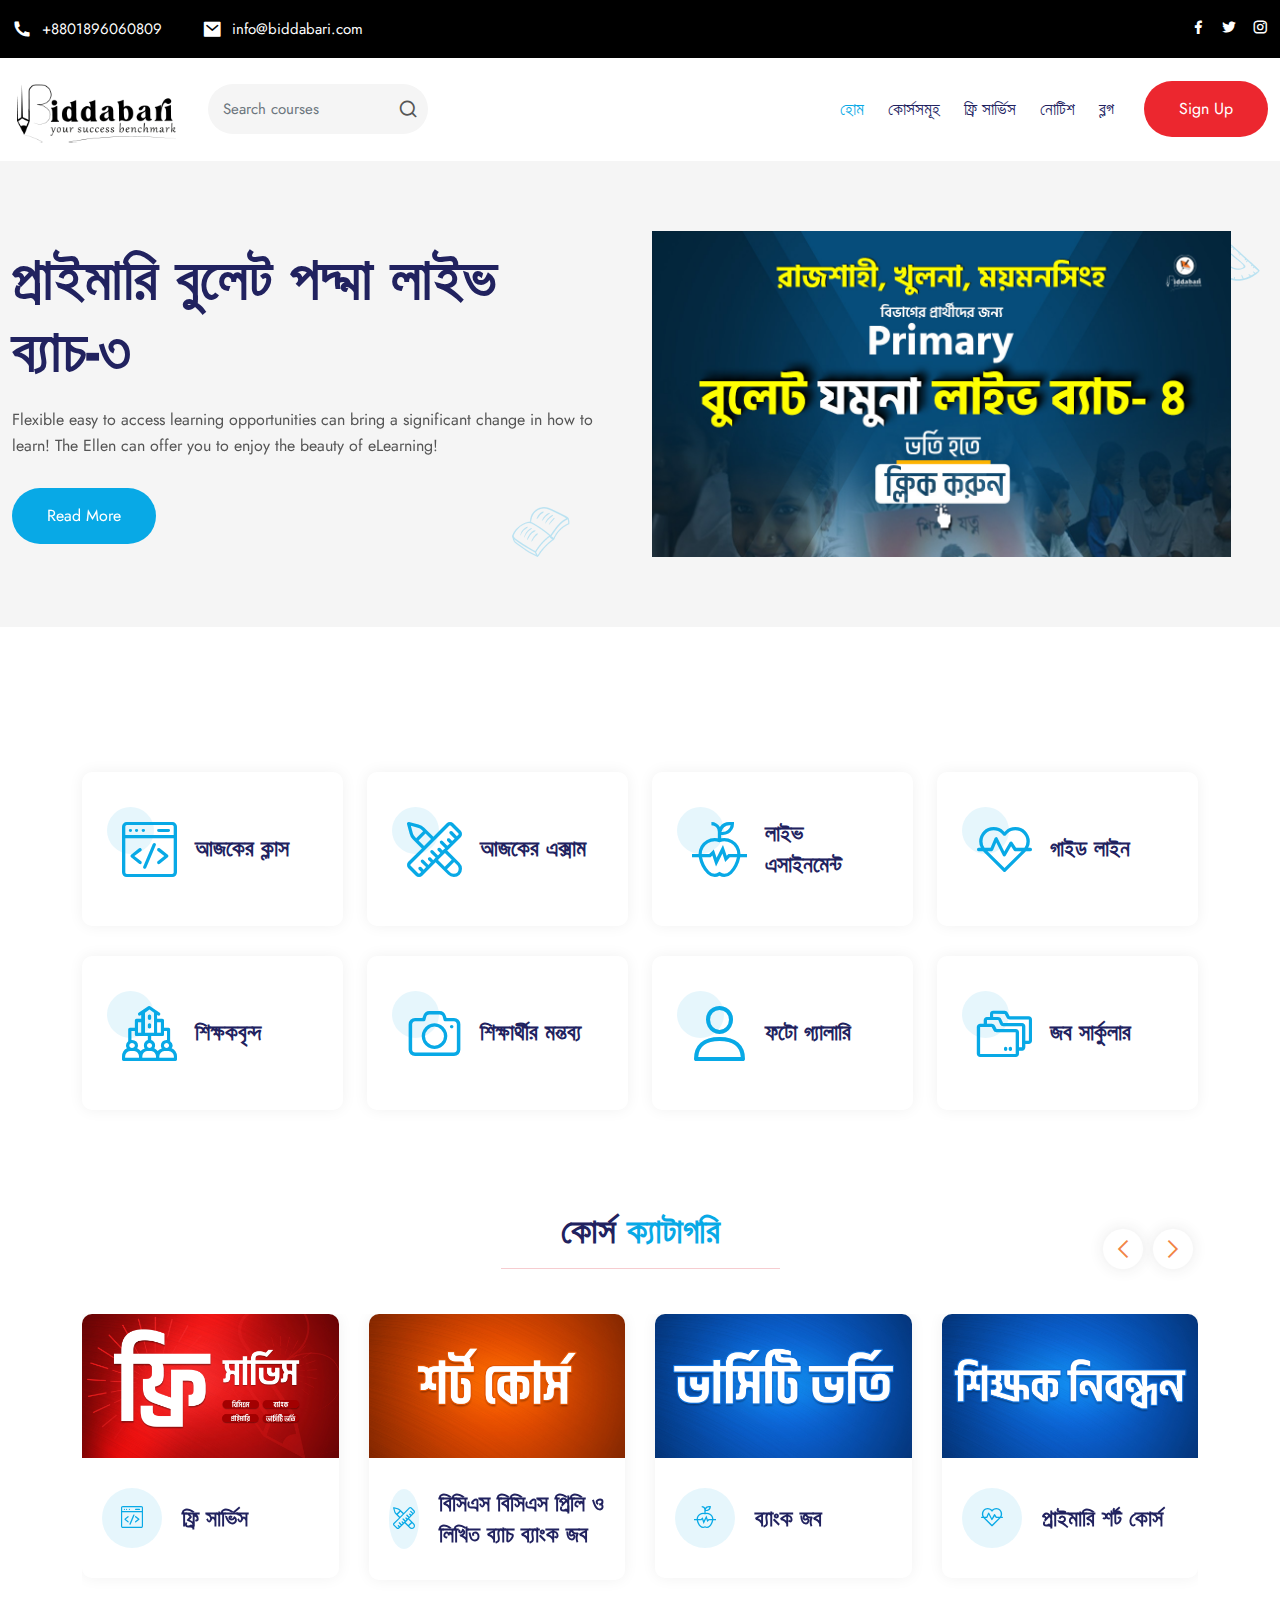
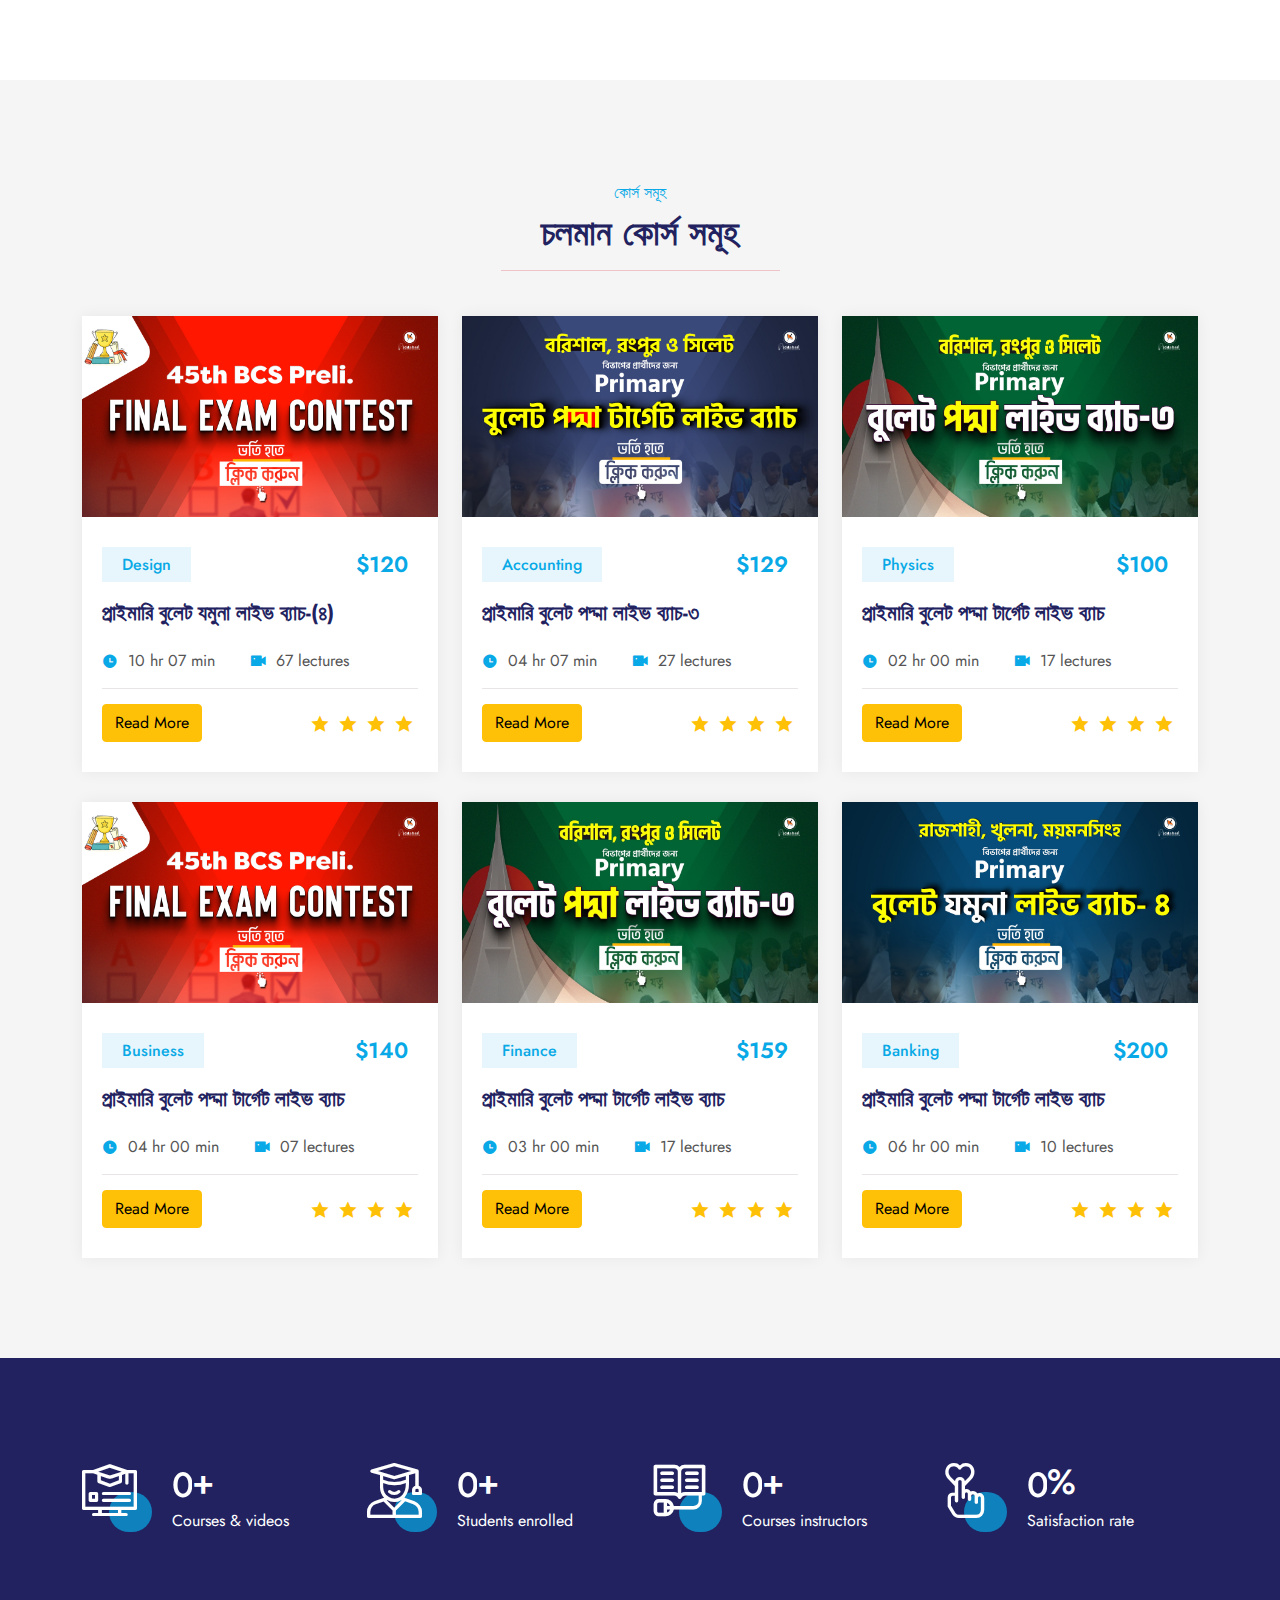
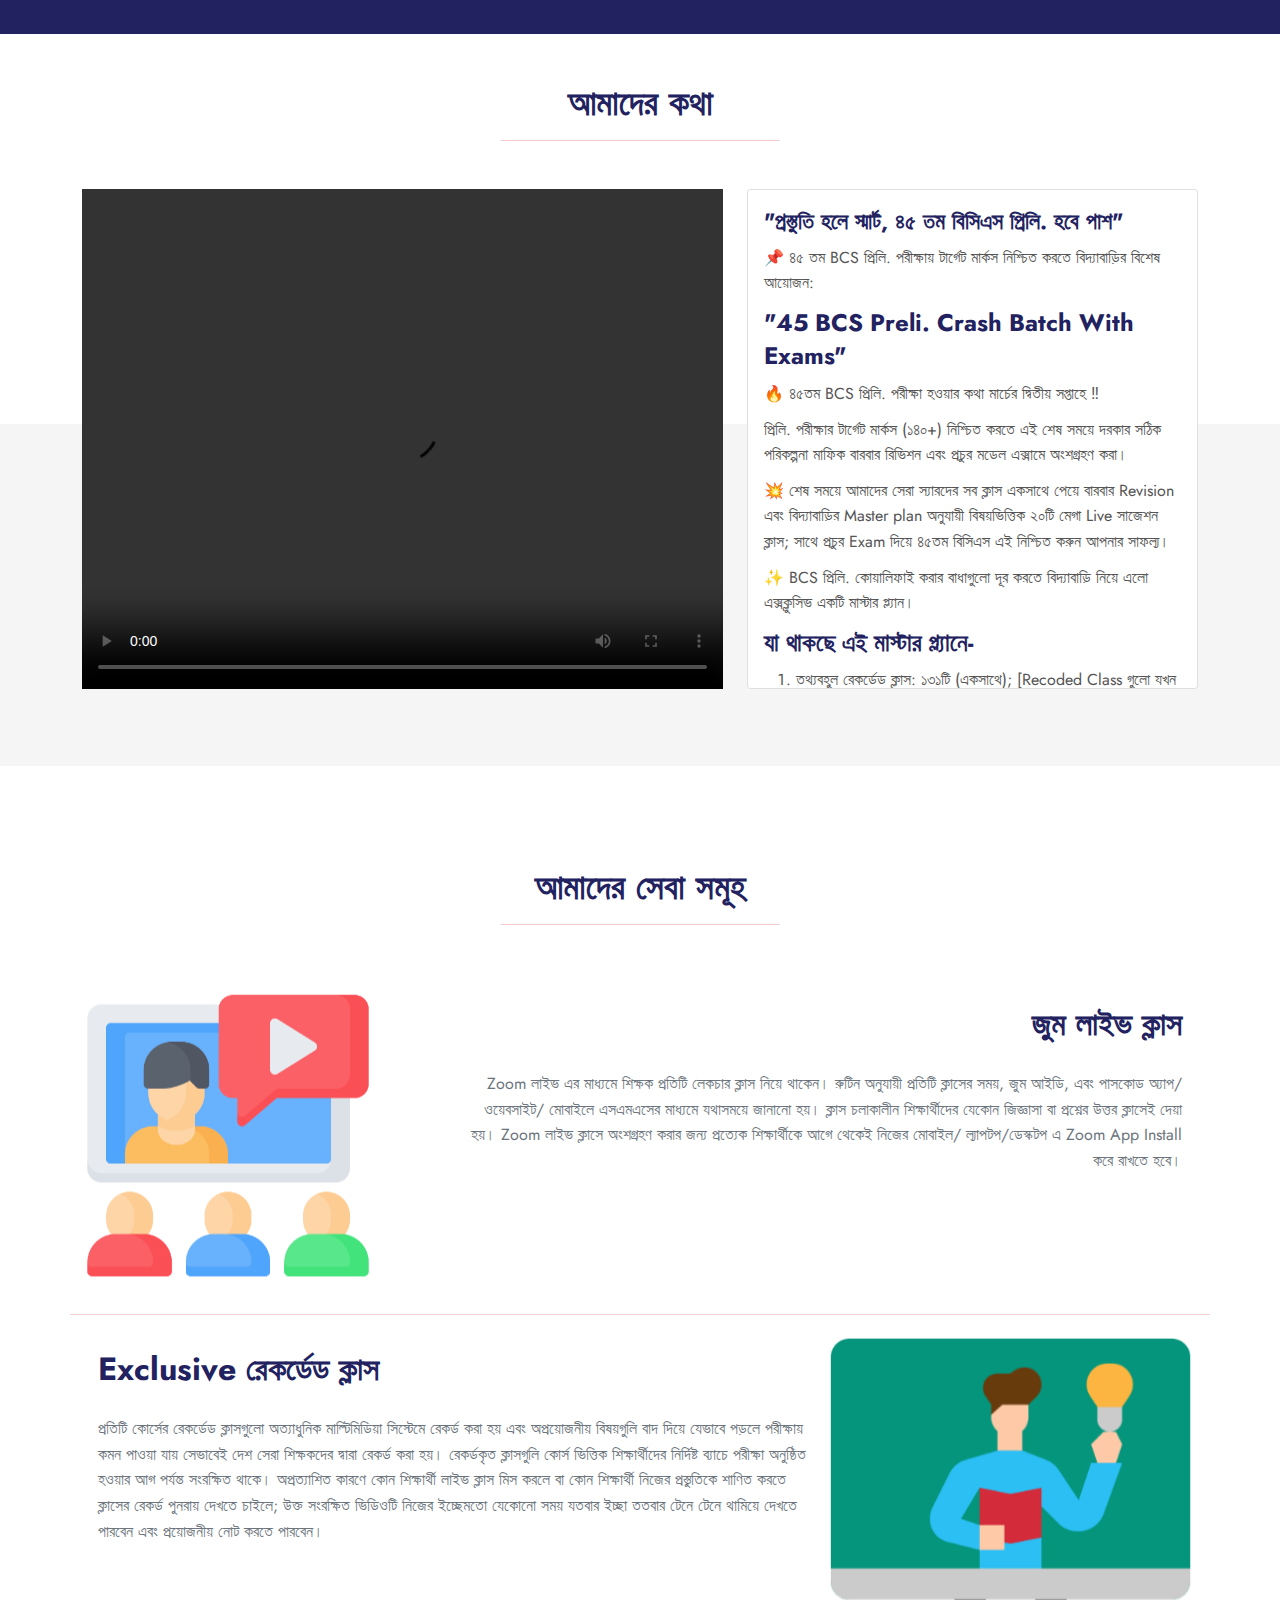
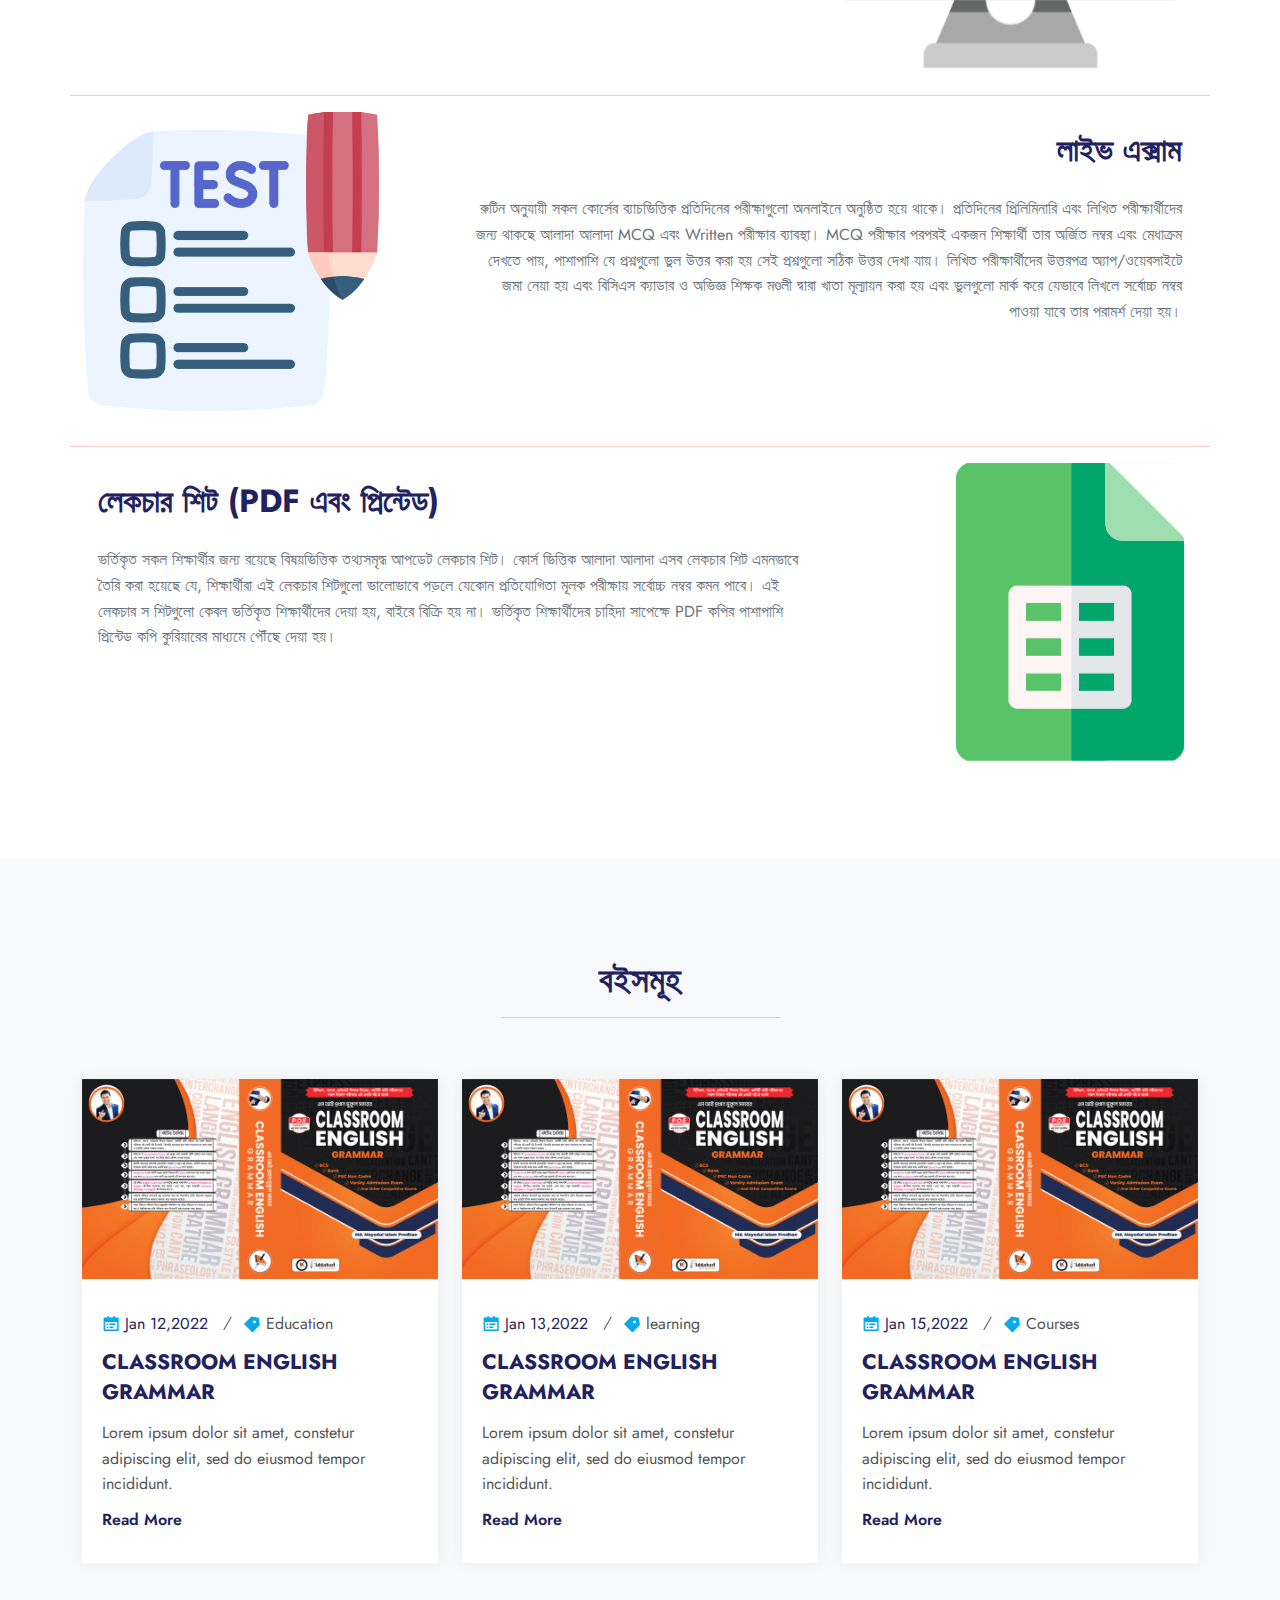
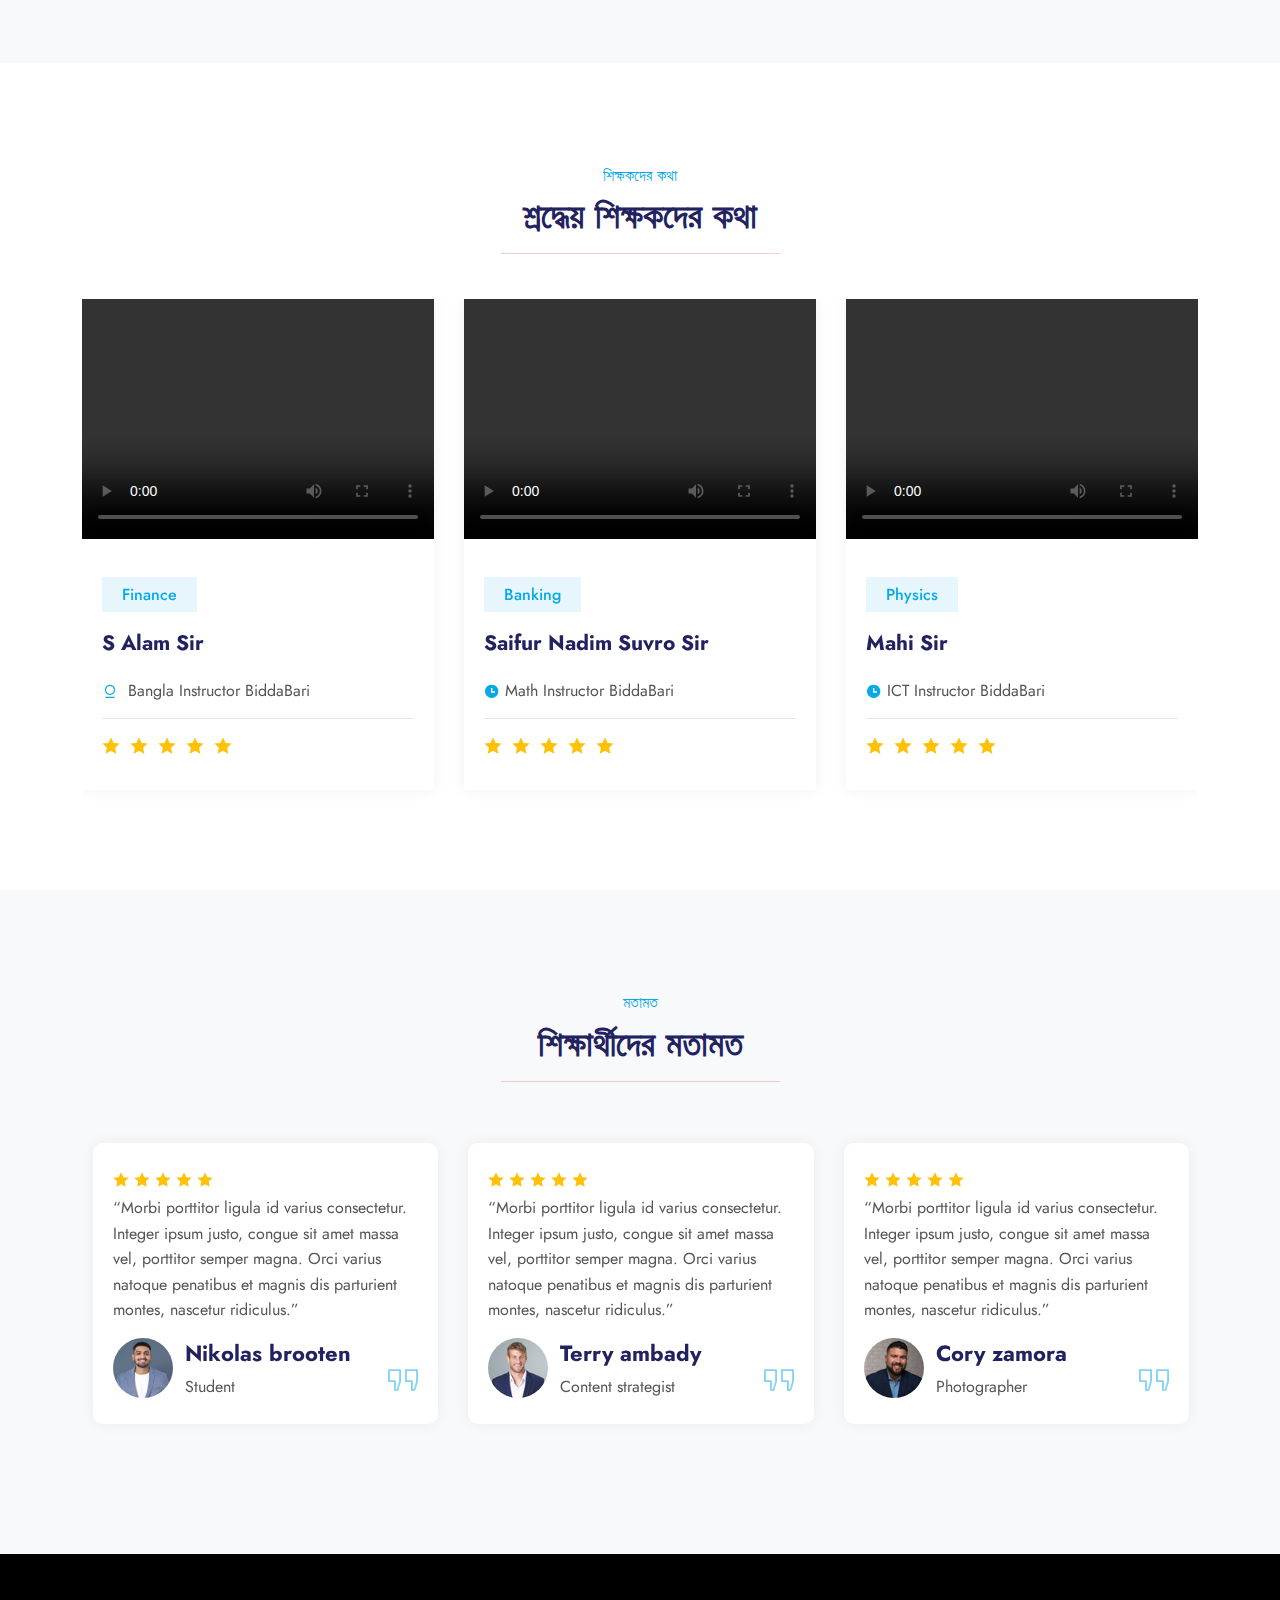
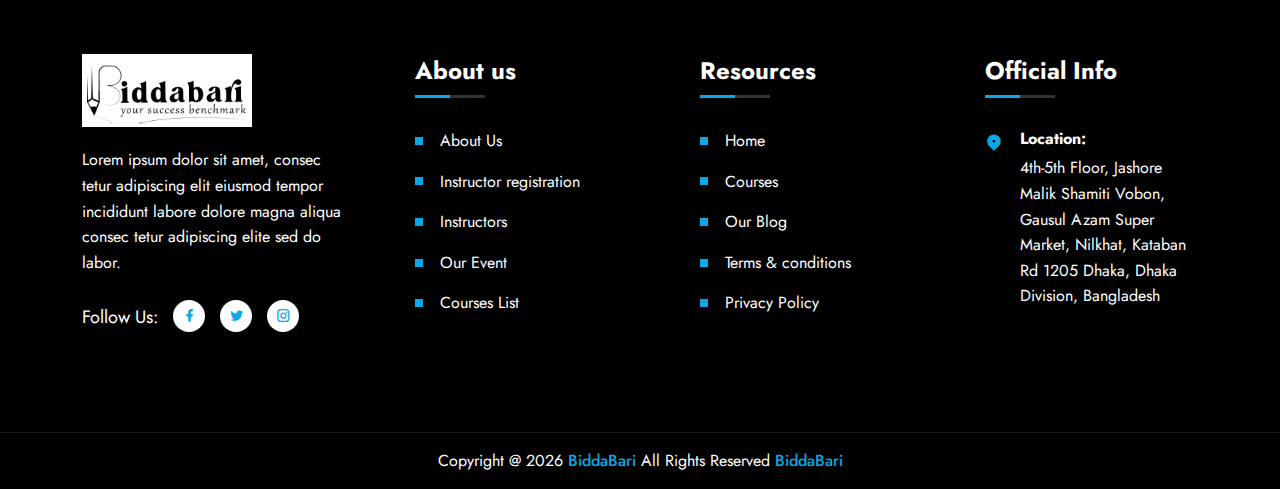
==== index.html @ 3c1e9505 "slider icon color change" ====
<!doctype html>
<html lang="zxx">

<head>

 <meta charset="UTF-8">
 <meta http-equiv="X-UA-Compatible" content="IE=edge">
 <meta name="viewport" content="width=device-width, initial-scale=1.0">

 <link rel="stylesheet" href="assets/css/plugins.css">

 <link rel="stylesheet" href="assets/css/iconplugins.css">

 <link rel="stylesheet" href="assets/css/style.css">

 <link rel="stylesheet" href="assets/css/responsive.css">

 <link rel="stylesheet" href="assets/css/theme-dark.css">

 <title>BiddaBari - The First Job Study Online Platform in Bangladesh</title>

 <link rel="icon" type="image/png" href="assets/images/favicon.png">
</head>
<body>

<div id="preloader">
 <div id="preloader-area">
  <div class="spinner"></div>
  <div class="spinner"></div>
  <div class="spinner"></div>
  <div class="spinner"></div>
  <div class="spinner"></div>
  <div class="spinner"></div>
  <div class="spinner"></div>
  <div class="spinner"></div>
 </div>
 <div class="preloader-section preloader-left"></div>
 <div class="preloader-section preloader-right"></div>
</div>


<header class="top-header">
 <div class="container-fluid">
  <div class="row align-items-center">
   <div class="col-lg-9 col-md-8">
    <div class="header-left">
     <ul>
      <li>
       <i class="ri-phone-fill"></i>
       <a href="">+8801896060809</a>
      </li>
      <li>
       <i class="ri-mail-fill"></i>
       <a href=""><span class="__cf_email__">info@biddabari.com</span></a>
      </li>
     </ul>
    </div>
   </div>
   <div class="col-lg-3 col-md-4">
    <div class="header-right">
     <ul class="social-list">
      <li>
       <a href="https://www.facebook.com/" target="_blank">
        <i class="ri-facebook-fill"></i>
       </a>
      </li>
      <li>
       <a href="https://twitter.com/" target="_blank">
        <i class="ri-twitter-fill"></i>
       </a>
      </li>
      <li>
       <a href="https://www.pinterest.com/" target="_blank">
        <i class="ri-instagram-line"></i>
       </a>
      </li>
     </ul>
    </div>
   </div>
  </div>
 </div>
</header>


<div class="navbar-area">
 <div class="mobile-responsive-nav">
  <div class="container">
   <div class="mobile-responsive-menu">
    <div class="logo">
     <a href="index.html">
      <img src="assets/images/logos/logo-small.png" class="logo-one" alt="logo">
      <img src="assets/images/logos/logo-small-white.png" class="logo-two" alt="logo">
     </a>
    </div>
   </div>
  </div>
 </div>

 <div class="desktop-nav nav-area">
  <div class="container-fluid">
   <nav class="navbar navbar-expand-md navbar-light ">
    <a class="navbar-brand" href="index.html">
     <img src="assets/images/logos/logo.png" class="logo-one" alt="Logo">
     <img src="assets/images/logos/logo-2.png" class="logo-two" alt="Logo">
    </a>
    <div class="nav-widget-form">
     <form class="search-form search-form-bg">
      <input type="search" class="form-control" placeholder="Search courses">
      <button type="submit">
       <i class="ri-search-line"></i>
      </button>
     </form>
    </div>

    <div class="collapse navbar-collapse mean-menu" id="navbarSupportedContent">
     <ul class="navbar-nav">
      <li class="nav-item"><a href="#" class="nav-link active"> হোম</a> </li>
      <li class="nav-item"><a href="#" class="nav-link"> কোর্সসমূহ</a> </li>
      <li class="nav-item"><a href="#" class="nav-link">ফ্রি সার্ভিস</a></li>
      <li class="nav-item"><a href="#" class="nav-link">নোটিশ </a></li>
      <li class="nav-item"><a href="" class="nav-link">ব্লগ</a></li>
     </ul>
     <div class="others-options d-flex align-items-center">
      <div class="optional-item">
       <a href="signup.htm" class="default-btn two border-radius-50">Sign Up</a>
      </div>
     </div>
    </div>
   </nav>
  </div>
 </div>
 <div class="side-nav-responsive">
  <div class="container">
   <div class="dot-menu">
    <div class="circle-inner">
     <div class="circle circle-one"></div>
     <div class="circle circle-two"></div>
     <div class="circle circle-three"></div>
    </div>
   </div>
   <div class="container">
    <div class="side-nav-inner">
     <div class="side-nav justify-content-center align-items-center">
      <div class="side-item">
       <form class="search-form">
        <input type="search" class="form-control" placeholder="Search courses">
        <button type="submit">
         <i class="ri-search-line"></i>
        </button>
       </form>
      </div>
      <div class="side-item">
       <a href="signup.html" class="default-btn two">Sign Up</a>
      </div>
     </div>
    </div>
   </div>
  </div>
 </div>
</div>


<div class="hero-slider-area">
 <div class="hero-slider owl-carousel owl-theme">
  <div class="hero-item">
   <div class="container-fluid">
    <div class="row align-items-center">
     <div class="col-lg-6">
      <div class="hero-content">
       <h1>প্রাইমারি বুলেট পদ্মা লাইভ ব্যাচ-৩</h1>
       <p>
        Flexible easy to access learning opportunities can bring a significant change in how
        to learn! The Ellen can offer you to enjoy the beauty of eLearning!
       </p>
       <div class="banner-btn">
        <a href="" class="default-btn border-radius-50">Read More</a>
<!--        <a href="https://www.youtube.com/watch?v=Zd00oIDAt60" class="play-btn">-->
<!--         <i class='flaticon-play-button-arrowhead'></i>-->
<!--         <span class="title-text">Watch video</span>-->
<!--        </a>-->
       </div>
      </div>
     </div>
     <div class="col-lg-6">
      <div class="hero-img">
       <img src="assets/images/home-three/hero-img1.jpg" class="hero" alt="Hero" />
      </div>
     </div>
    </div>
   </div>
  </div>
  <div class="hero-item">
   <div class="container-fluid">
    <div class="row align-items-center">
     <div class="col-lg-6">
      <div class="hero-content">
       <h1>প্রাইমারি বুলেট পদ্মা টার্গেট লাইভ ব্যাচ</h1>
       <p>
        Flexible easy to access learning opportunities can bring a significant change in how
        to learn! The Ellen can offer you to enjoy the beauty of eLearning!
       </p>
       <div class="banner-btn">
        <a href="" class="default-btn border-radius-50">Read More</a>
<!--        <a href="https://www.youtube.com/watch?v=Zd00oIDAt60" class="play-btn">-->
<!--         <i class='flaticon-play-button-arrowhead'></i>-->
<!--         <span class="title-text">Watch video</span>-->
<!--        </a>-->
       </div>
      </div>
     </div>
     <div class="col-lg-6">
      <div class="hero-img">
       <img src="assets/images/home-three/hero-img2.jpg" class="hero" alt="Hero" />
      </div>
     </div>
    </div>
   </div>
  </div>
  <div class="hero-item">
   <div class="container-fluid">
    <div class="row align-items-center">
     <div class="col-lg-6">
      <div class="hero-content">
       <h1> প্রাইমারি বুলেট যমুনা লাইভ ব্যাচ-(৪) </h1>
       <p>
        Flexible easy to access learning opportunities can bring a significant change in how
        to learn! The Ellen can offer you to enjoy the beauty of eLearning!
       </p>
       <div class="banner-btn">
        <a href="" class="default-btn border-radius-50">Reade More</a>
<!--        <a href="https://www.youtube.com/watch?v=Zd00oIDAt60" class="play-btn">-->
<!--         <i class='flaticon-play-button-arrowhead'></i>-->
<!--         <span class="title-text">Watch video</span>-->
<!--        </a>-->
       </div>
      </div>
     </div>
     <div class="col-lg-6">
      <div class="hero-img">
       <img src="assets/images/home-three/hero-img2.jpg" class="hero" alt="Hero" />
      </div>
     </div>
    </div>
   </div>
  </div>
 </div>
 <div class="hero-shape">
  <div class="shape1">
   <img src="assets/images/home-three/shape.png" alt="Shape" />
  </div>
  <div class="shape2">
   <img src="assets/images/home-three/shape2.png" alt="Shape" />
  </div>
 </div>
</div>


<div class="featured-area pt-100 pb-70">
 <div class="container">
  <div class="row align-items-center mb-45"></div>
  <div class="row">
   <div class="col-lg-3 col-6">
    <div class="featured-item-two">
     <a href="courses.html">
      <i class="flaticon-web-development"></i>
      <h3>আজকের ক্লাস</h3>
     </a>
    </div>
   </div>
   <div class="col-lg-3 col-6">
    <div class="featured-item-two">
     <a href="courses.html">
      <i class="flaticon-design"></i>
      <h3>আজকের এক্সাম</h3>
     </a>
    </div>
   </div>
   <div class="col-lg-3 col-6">
    <div class="featured-item-two">
     <a href="courses.html">
      <i class="flaticon-wellness"></i>
      <h3>লাইভ এসাইনমেন্ট</h3>
     </a>
    </div>
   </div>
   <div class="col-lg-3 col-6">
    <div class="featured-item-two">
     <a href="courses.html">
      <i class="flaticon-heart-beat"></i>
      <h3>গাইড লাইন</h3>
     </a>
    </div>
   </div>
   <div class="col-lg-3 col-6">
    <div class="featured-item-two">
     <a href="courses.html">
      <i class="flaticon-corporate"></i>
      <h3>শিক্ষকবৃন্দ</h3>
     </a>
    </div>
   </div>
   <div class="col-lg-3 col-6">
    <div class="featured-item-two">
     <a href="courses.html">
      <i class="flaticon-camera"></i>
      <h3>শিক্ষার্থীর মন্তব্য</h3>
     </a>
    </div>
   </div>
   <div class="col-lg-3 col-6">
    <div class="featured-item-two">
     <a href="courses.html">
      <i class="flaticon-user"></i>
      <h3>ফটো গ্যালারি</h3>
     </a>
    </div>
   </div>
   <div class="col-lg-3 col-6">
    <div class="featured-item-two">
     <a href="courses.html">
      <i class="flaticon-folder"></i>
      <h3>জব সার্কুলার</h3>
     </a>
    </div>
   </div>
  </div>
 </div>
</div>


<div class="categories-area pb-70">
 <div class="container">
  <div class="section-title mb-45 text-center">
   <h2>কোর্স  <b>ক্যাটাগরি</b></h2>
   <hr class="w-25 mx-auto bg-danger"/>
  </div>
  <div class="categories-slider owl-carousel owl-theme">
   <div class="categories-item">
    <a href="courses-details.html">
     <img src="assets/images/categories/categories-img1.jpg" alt="Categories">
    </a>
    <div class="content">
     <a href="courses-details.html">
      <i class="flaticon-web-development"></i>
      <h3>ফ্রি সার্ভিস</h3>
     </a>
    </div>
   </div>
   <div class="categories-item">
    <a href="courses-details.html">
     <img src="assets/images/categories/categories-img2.jpg" alt="Categories">
    </a>
    <div class="content">
     <a href="courses.html">
      <i class="flaticon-design"></i>
      <h3>বিসিএস
       বিসিএস প্রিলি ও লিখিত ব্যাচ
       ব্যাংক জব
      </h3>
     </a>
    </div>
   </div>
   <div class="categories-item">
    <a href="courses-details.html">
     <img src="assets/images/categories/categories-img3.jpg" alt="Categories">
    </a>
    <div class="content">
     <a href="courses.html">
      <i class="flaticon-wellness"></i>
      <h3>ব্যাংক জব</h3>
     </a>
    </div>
   </div>
   <div class="categories-item">
    <a href="courses-details.html">
     <img src="assets/images/categories/categories-img4.jpg" alt="Categories">
    </a>
    <div class="content">
     <a href="courses.html">
      <i class="flaticon-heart-beat"></i>
      <h3>প্রাইমারি
       শর্ট কোর্স
      </h3>
     </a>
    </div>
   </div>
   <div class="categories-item">
    <a href="courses-details.html">
     <img src="assets/images/categories/categories-img5.jpg" alt="Categories">
    </a>
    <div class="content">
     <a href="courses.html">
      <i class="flaticon-camera"></i>
      <h3>Exam Section
      </h3>
     </a>
    </div>
   </div>
  </div>
 </div>
</div>


<div class="courses-area-two section-bg pt-100 pb-70">
 <div class="container">
  <div class="section-title text-center mb-45">
   <span>কোর্স সমূহ</span>
   <h2>চলমান কোর্স সমূহ</h2>
   <hr class="w-25 mx-auto bg-danger"/>
  </div>
  <div class="row">
   <div class="col-lg-4 col-md-6">
    <div class="courses-item">
     <a href="courses-details.html">
      <img src="assets/images/courses/dMaZ13RIiljNXFuctxgHjb2V0M4gD81F.jpg" alt="Courses" />
     </a>
     <div class="content">
      <a href="courses.html" class="tag-btn">Design</a>
      <div class="price-text">$120</div>
      <h3><a href="courses-details.html">প্রাইমারি বুলেট যমুনা লাইভ ব্যাচ-(৪)</a></h3>
      <ul class="course-list">
       <li><i class="ri-time-fill"></i> 10 hr 07 min</li>
       <li><i class="ri-vidicon-fill"></i> 67 lectures</li>
      </ul>
      <div class="bottom-content">
       <a href="" class="btn btn-warning">Read More</a>
       <div class="rating mt-2">
        <i class="ri-star-fill"></i>
        <i class="ri-star-fill"></i>
        <i class="ri-star-fill"></i>
        <i class="ri-star-fill"></i>
       </div>
      </div>
     </div>
    </div>
   </div>
   <div class="col-lg-4 col-md-6">
    <div class="courses-item">
     <a href="courses-details.html">
      <img src="assets/images/courses/wVAD2nPNz8VlhQai62RKs37wZn7c8byY.jpg" alt="Courses" />
     </a>
     <div class="content">
      <a href="courses.html" class="tag-btn">Accounting</a>
      <div class="price-text">$129</div>
      <h3><a href="courses-details.html">প্রাইমারি বুলেট পদ্মা লাইভ ব্যাচ-৩</a></h3>
      <ul class="course-list">
       <li><i class="ri-time-fill"></i> 04 hr 07 min</li>
       <li><i class="ri-vidicon-fill"></i> 27 lectures</li>
      </ul>
      <div class="bottom-content">
       <a href="" class="btn btn-warning">Read More</a>
       <div class="rating mt-2">
        <i class="ri-star-fill"></i>
        <i class="ri-star-fill"></i>
        <i class="ri-star-fill"></i>
        <i class="ri-star-fill"></i>
       </div>
      </div>
     </div>
    </div>
   </div>
   <div class="col-lg-4 col-md-6">
    <div class="courses-item">
     <a href="courses-details.html">
      <img src="assets/images/courses/p0mLoI9jrRPoufoDdcnRR7eVcKWMmteY.jpeg" alt="Courses" />
     </a>
     <div class="content">
      <a href="courses.html" class="tag-btn">Physics</a>
      <div class="price-text">$100</div>
      <h3><a href="courses-details.html">প্রাইমারি বুলেট পদ্মা টার্গেট লাইভ ব্যাচ</a></h3>
      <ul class="course-list">
       <li><i class="ri-time-fill"></i> 02 hr 00 min</li>
       <li><i class="ri-vidicon-fill"></i> 17 lectures</li>
      </ul>
      <div class="bottom-content">
       <a href="" class="btn btn-warning">Read More</a>
       <div class="rating mt-2">
        <i class="ri-star-fill"></i>
        <i class="ri-star-fill"></i>
        <i class="ri-star-fill"></i>
        <i class="ri-star-fill"></i>
       </div>
      </div>
     </div>
    </div>
   </div>
   <div class="col-lg-4 col-md-6">
    <div class="courses-item">
     <a href="courses-details.html">
      <img src="assets/images/courses/dMaZ13RIiljNXFuctxgHjb2V0M4gD81F.jpg" alt="Courses" />
     </a>
     <div class="content">
      <a href="courses.html" class="tag-btn">Business</a>
      <div class="price-text">$140</div>
      <h3><a href="courses-details.html">প্রাইমারি বুলেট পদ্মা টার্গেট লাইভ ব্যাচ</a></h3>
      <ul class="course-list">
       <li><i class="ri-time-fill"></i> 04 hr 00 min</li>
       <li><i class="ri-vidicon-fill"></i> 07 lectures</li>
      </ul>
      <div class="bottom-content">
       <a href="" class="btn btn-warning">Read More</a>
       <div class="rating mt-2">
        <i class="ri-star-fill"></i>
        <i class="ri-star-fill"></i>
        <i class="ri-star-fill"></i>
        <i class="ri-star-fill"></i>
       </div>
      </div>
     </div>
    </div>
   </div>
   <div class="col-lg-4 col-md-6">
    <div class="courses-item">
     <a href="courses-details.html">
      <img src="assets/images/courses/p0mLoI9jrRPoufoDdcnRR7eVcKWMmteY.jpeg" alt="Courses" />
     </a>
     <div class="content">
      <a href="courses.html" class="tag-btn">Finance</a>
      <div class="price-text">$159</div>
      <h3><a href="courses-details.html">প্রাইমারি বুলেট পদ্মা টার্গেট লাইভ ব্যাচ</a></h3>
      <ul class="course-list">
       <li><i class="ri-time-fill"></i> 03 hr 00 min</li>
       <li><i class="ri-vidicon-fill"></i> 17 lectures</li>
      </ul>
      <div class="bottom-content">
       <a href="" class="btn btn-warning">Read More</a>
       <div class="rating mt-2">
        <i class="ri-star-fill"></i>
        <i class="ri-star-fill"></i>
        <i class="ri-star-fill"></i>
        <i class="ri-star-fill"></i>
       </div>
      </div>
     </div>
    </div>
   </div>
   <div class="col-lg-4 col-md-6">
    <div class="courses-item">
     <a href="courses-details.html">
      <img src="assets/images/courses/wY21xfsdGN0StjITSuFkL8ekeGVCPP2H.jpg" alt="Courses" />
     </a>
     <div class="content">
      <a href="courses.html" class="tag-btn">Banking</a>
      <div class="price-text">$200</div>
      <h3><a href="courses-details.html">প্রাইমারি বুলেট পদ্মা টার্গেট লাইভ ব্যাচ</a></h3>
      <ul class="course-list">
       <li><i class="ri-time-fill"></i> 06 hr 00 min</li>
       <li><i class="ri-vidicon-fill"></i> 10 lectures</li>
      </ul>
      <div class="bottom-content">
       <a href="" class="btn btn-warning">Read More</a>
       <div class="rating mt-2">
        <i class="ri-star-fill"></i>
        <i class="ri-star-fill"></i>
        <i class="ri-star-fill"></i>
        <i class="ri-star-fill"></i>
       </div>
      </div>
     </div>
    </div>
   </div>
  </div>
 </div>
</div>


<div class="counter-area pt-100 pb-70">
 <div class="container">
  <div class="row">
   <div class="col-lg-3 col-6 col-md-3">
    <div class="counter-content">
     <i class="flaticon-online-course"></i>
     <h3><span class="odometer" data-count="15000">00000</span>+</h3>
     <p>Courses & videos</p>
    </div>
   </div>
   <div class="col-lg-3 col-6 col-md-3">
    <div class="counter-content">
     <i class="flaticon-student"></i>
     <h3><span class="odometer" data-count="145000">000000</span>+</h3>
     <p>Students enrolled</p>
    </div>
   </div>
   <div class="col-lg-3 col-6 col-md-3">
    <div class="counter-content">
     <i class="flaticon-online-course-1"></i>
     <h3><span class="odometer" data-count="10000">00000</span>+</h3>
     <p>Courses instructors</p>
    </div>
   </div>
   <div class="col-lg-3 col-6 col-md-3">
    <div class="counter-content">
     <i class="flaticon-customer-satisfaction"></i>
     <h3><span class="odometer" data-count="100">000</span>%</h3>
     <p>Satisfaction rate</p>
    </div>
   </div>
  </div>
 </div>
</div>


<div class="register-area pb-70">
 <div class="container">
  <div class="section-title text-center">
   <h2 class="mt-5">আমাদের কথা</h2>
   <hr class="w-25 mx-auto bg-danger mb-5"/>
  </div>
  <div class="row">
   <div class="col-lg-7">
    <video class="w-100" height="500" controls>
     <source src="assets/video/BiddabariApps.mp4" type="video/mp4">
    </video>
   </div>
   <div class="col-lg-5">
    <div class="card card-body" style="max-height: 500px; overflow-y: scroll;">
     <h3>"প্রস্তুতি হলে স্মার্ট, ৪৫ তম বিসিএস প্রিলি. হবে পাশ"</h3>
     <p>📌 ৪৫ তম BCS প্রিলি. পরীক্ষায় টার্গেট মার্কস নিশ্চিত করতে বিদ্যাবাড়ির বিশেষ আয়োজন:</p>
     <h4>"45 BCS Preli. Crash Batch With Exams"</h4>
     <p>🔥 ৪৫তম BCS প্রিলি. পরীক্ষা হওয়ার কথা মার্চের দ্বিতীয় সপ্তাহে ‼</p>
     <p>প্রিলি. পরীক্ষার টার্গেট মার্কস (১৪০+) নিশ্চিত করতে এই শেষ সময়ে দরকার সঠিক পরিকল্পনা মাফিক বারবার রিভিশন এবং প্রচুর মডেল এক্সামে অংশগ্রহণ করা।</p>
     <p>💥 শেষ সময়ে আমাদের সেরা স্যারদের সব ক্লাস একসাথে পেয়ে বারবার Revision এবং বিদ্যাবাড়ির Master plan অনুযায়ী বিষয়ভিত্তিক ২০টি মেগা Live সাজেশন ক্লাস; সাথে প্রচুর Exam দিয়ে ৪৫তম বিসিএস এই নিশ্চিত করুন আপনার সাফল্য।</p>
     <p>✨ BCS প্রিলি. কোয়ালিফাই করার বাধাগুলো দূর করতে বিদ্যাবাড়ি নিয়ে এলো এক্সক্লুসিভ একটি মাস্টার প্ল্যান।</p>
     <h4>যা থাকছে এই মাস্টার প্ল্যানে-</h4>
     <ol>
      <li>
       তথ্যবহুল রেকর্ডেড ক্লাস: ১৩১টি (একসাথে);
       [Recoded Class গুলো যখন যেটি ইচ্ছে সেটি বের করে দেখে নেয়া যাবে এবং অভিজ্ঞ স্যারদের ১.৫/২ ঘণ্টার তথ্যবহুল ক্লাস ইচ্ছেমতো টেনে টেনে দেখে নোট করা যায়। ক্লাসে অহেতুক গল্প করে সময় নষ্ট হয়না। অফলাইনে এটি মোটেও সম্ভব নয়]
      </li>
      <li>
       লাইভ মেগা সাজেশন ক্লাস (Master Plan অনুযায়ী সাজানো): ২০টি;
       [প্রতিটি ক্লাসে শেষ সময়ে নির্দিষ্ট বিষয়ে কতটুকু বাসায় পড়তে হবে, কীভাবে রিভিশন দিতে হবে, প্রচুর মডেল এক্সামে অংশগ্রহণ করে শেষ সময়ে নিজেকে ঝালাই করে নেয়া সহ অন্যান্য জরুরী করণীয় দিকনির্দেশনা]
      </li>
      <li>
       মোট পরীক্ষা: ২১টি
       🔸 বিষয়ভিত্তিক পরীক্ষা- ১০টি (২০০ মার্কস); <br/>
       🔸 মডেল টেস্ট- ১০টি (২০০ মার্কস); <br/>
       🔸ফাইনাল মডেল টেস্ট-১টি (২০০ মার্কস); <br/>
       [প্রতিটি পরীক্ষার প্রশ্ন হবে PSC’র পরীক্ষার অনুরূপ ২০০ নম্বরের এবং কমন উপযোগী] <br/>
      </li>
      <li>
       লেকচার শিট : <br/>
       ভর্তি হলেই সাথে সাথে পাচ্ছেন এক্সক্লুসিভ লেকচারশিট PDF (সম্পূর্ণ ফ্রি); তাছাড়া প্রিন্টিং খরচ প্রদানের মাধ্যমে কুরিয়ারে হার্ডকপি গ্রহণের সুযোগ তো থাকছেই। <br/>
       [এই শিটগুলো থেকে বিগত পরীক্ষায় ১৪০+ প্রশ্ন কমন ছিল এবং এগুলো বাইরে বিক্রি হয় না।]🔥 <br/>

      </li>
      <li>
       এছাড়াও আরো যে-সকল লাইভ ক্লাস থাকছে... <br/>
       🔸 ৩টি Problem Solving ক্লাস (লাইভ); <br/>
       🔸 এম আই প্রধান মুকুল স্যারের বিশেষ গাইডলাইন; <br/>
      </li>
     </ol>
    </div>
   </div>
  </div>
 </div>
</div>

<div class="blog-area pt-100 pb-70">
 <div class="container">
  <div class="row align-items-center mb-45">
   <div class="col">
    <div class="section-title mt-rs-20">
     <h2 class="text-center">আমাদের সেবা সমূহ</h2>
     <hr class="w-25 mx-auto bg-danger"/>
    </div>
   </div>
  </div>
  <div class="row">
   <div class="col-12">
    <div class="card mb-4 border-0">
     <div class="row g-0">
      <div class="col-md-4">
       <img src="assets/images/our-speak/2.png" class="img-fluid rounded-start" alt="...">
      </div>
      <div class="col-md-8">
       <div class="card-body text-end">
        <h2 class="card-title mb-4">জুম লাইভ ক্লাস</h2>
        <p class="card-text text-muted">
         Zoom লাইভ এর মাধ্যমে শিক্ষক প্রতিটি লেকচার ক্লাস নিয়ে থাকেন। রুটিন অনুযায়ী প্রতিটি ক্লাসের সময়, জুম আইডি, এবং পাসকোড অ্যাপ/ওয়েবসাইট/ মোবাইলে এসএমএসের মাধ্যমে যথাসময়ে জানানো হয়। ক্লাস চলাকালীন শিক্ষার্থীদের যেকোন জিজ্ঞাসা বা প্রশ্নের উত্তর ক্লাসেই দেয়া হয়। Zoom লাইভ ক্লাসে অংশগ্রহণ করার জন্য প্রত্যেক শিক্ষার্থীকে আগে থেকেই নিজের মোবাইল/ ল্যাপটপ/ডেস্কটপ এ Zoom App Install করে রাখতে হবে।
        </p>
       </div>
      </div>
     </div>
    </div>
   </div>
   <hr class="bg-danger"/>
   <div class="col-12">
    <div class="card mb-3 border-0">
     <div class="row g-0">
      <div class="col-md-8">
       <div class="card-body text-start">
        <h2 class="card-title mb-4">Exclusive রেকর্ডেড ক্লাস</h2>
        <p class="card-text text-muted">
         প্রতিটি কোর্সের রেকর্ডেড ক্লাসগুলো অত্যাধুনিক মাল্টিমিডিয়া সিস্টেমে রেকর্ড করা হয় এবং অপ্রয়োজনীয় বিষয়গুলি বাদ দিয়ে যেভাবে পড়লে পরীক্ষায় কমন পাওয়া যায় সেভাবেই দেশ সেরা শিক্ষকদের দ্বারা রেকর্ড করা হয়। রেকর্ডকৃত ক্লাসগুলি কোর্স ভিত্তিক শিক্ষার্থীদের নির্দিষ্ট ব্যাচে পরীক্ষা অনুষ্ঠিত হওয়ার আগ পর্যন্ত সংরক্ষিত থাকে। অপ্রত্যাশিত কারণে কোন শিক্ষার্থী লাইভ ক্লাস মিস করলে বা কোন শিক্ষার্থী নিজের প্রস্তুতিকে শাণিত করতে ক্লাসের রেকর্ড পুনরায় দেখতে চাইলে; উক্ত সংরক্ষিত ভিডিওটি নিজের ইচ্ছেমতো যেকোনো সময় যতবার ইচ্ছা ততবার টেনে টেনে থামিয়ে দেখতে পারবেন এবং প্রয়োজনীয় নোট করতে পারবেন।
        </p>
       </div>
      </div>
      <div class="col-md-4 text-end">
       <img src="assets/images/our-speak/1.png" class="img-fluid rounded-start" alt="...">
      </div>
     </div>
    </div>
   </div>
   <hr class="bg-danger"/>
   <div class="col-12">
    <div class="card mb-4 border-0">
     <div class="row g-0">
      <div class="col-md-4">
       <img src="assets/images/our-speak/3.png" class="img-fluid rounded-start" alt="...">
      </div>
      <div class="col-md-8">
       <div class="card-body text-end">
        <h2 class="card-title mb-4">লাইভ এক্সাম</h2>
        <p class="card-text text-muted">
         রুটিন অনুযায়ী সকল কোর্সের ব্যাচভিত্তিক প্রতিদিনের পরীক্ষাগুলো অনলাইনে অনুষ্ঠিত হয়ে থাকে। প্রতিদিনের প্রিলিমিনারি এবং লিখিত পরীক্ষার্থীদের জন্য থাকছে আলাদা আলাদা MCQ এবং Written পরীক্ষার ব্যাবস্থা। MCQ পরীক্ষার পরপরই একজন শিক্ষার্থী তার অর্জিত নম্বর এবং মেধাক্রম দেখতে পায়, পাশাপাশি যে প্রশ্নগুলো ভুল উত্তর করা হয় সেই প্রশ্নগুলো সঠিক উত্তর দেখা যায়। লিখিত পরীক্ষার্থীদের উত্তরপত্র অ্যাপ/ওয়েবসাইটে জমা নেয়া হয় এবং বিসিএস ক্যাডার ও অভিজ্ঞ শিক্ষক মণ্ডলী দ্বারা খাতা মূল্যায়ন করা হয় এবং ভুলগুলো মার্ক করে যেভাবে লিখলে সর্বোচ্চ নম্বর পাওয়া যাবে তার পরামর্শ দেয়া হয়।
        </p>
       </div>
      </div>
     </div>
    </div>
   </div>
   <hr class="bg-danger"/>
   <div class="col-12">
    <div class="card mb-3 border-0">
     <div class="row g-0">
      <div class="col-md-8">
       <div class="card-body">
        <h2 class="card-title mb-4">লেকচার শিট (PDF এবং প্রিন্টেড)</h2>
        <p class="card-text text-muted">
         ভর্তিকৃত সকল শিক্ষার্থীর জন্য রয়েছে বিষয়ভিত্তিক তথ্যসমৃদ্ধ আপডেট লেকচার শিট। কোর্স ভিত্তিক আলাদা আলাদা এসব লেকচার শিট এমনভাবে তৈরি করা হয়েছে যে, শিক্ষার্থীরা এই লেকচার শিটগুলো ভালোভাবে পড়লে যেকোন প্রতিযোগিতা মূলক পরীক্ষায় সর্বোচ্চ নম্বর কমন পাবে। এই লেকচার স শিটগুলো কেবল ভর্তিকৃত শিক্ষার্থীদের দেয়া হয়, বাইরে বিক্রি হয় না। ভর্তিকৃত শিক্ষার্থীদের চাহিদা সাপেক্ষে PDF কপির পাশাপাশি প্রিন্টেড কপি কুরিয়ারের মাধ্যমে পৌঁছে দেয়া হয়।
        </p>
       </div>
      </div>
      <div class="col-md-4 text-end">
       <img src="assets/images/our-speak/4.png" class="img-fluid rounded-start" alt="...">
      </div>
     </div>
    </div>
   </div>
  </div>
 </div>
</div>

<div class="blog-area pt-100 pb-70 bg-light">
 <div class="container">
  <div class="row align-items-center mb-45">
   <div class="col">
    <div class="section-title mt-rs-20">
     <h2 class="text-center">বইসমূহ</h2>
     <hr class="w-25 mx-auto bg-danger"/>
    </div>
   </div>
  </div>
  <div class="row justify-content-center">
   <div class="col-lg-4 col-md-6">
    <div class="blog-card">
     <a href="single-blog-1.html">
      <img src="assets/images/courses/book.jpg" alt="Blog">
     </a>
     <div class="content">
      <ul>
       <li><i class="ri-calendar-todo-fill"></i> Jan 12,2022 </li>
       <li><i class="ri-price-tag-3-fill"></i> <a href="tags.html">Education</a></li>
      </ul>
      <h3><a href="single-blog-1.html">CLASSROOM ENGLISH GRAMMAR</a></h3>
      <p>Lorem ipsum dolor sit amet, constetur adipiscing elit, sed do eiusmod tempor incididunt.</p>
      <a href="single-blog-1.html" class="read-btn">Read More</a>
     </div>
    </div>
   </div>
   <div class="col-lg-4 col-md-6">
    <div class="blog-card">
     <a href="single-blog-1.html">
      <img src="assets/images/courses/book.jpg" alt="Blog">
     </a>
     <div class="content">
      <ul>
       <li><i class="ri-calendar-todo-fill"></i> Jan 13,2022 </li>
       <li><i class="ri-price-tag-3-fill"></i> <a href="tags.html">learning</a></li>
      </ul>
      <h3><a href="single-blog-1.html">CLASSROOM ENGLISH GRAMMAR</a></h3>
      <p>Lorem ipsum dolor sit amet, constetur adipiscing elit, sed do eiusmod tempor incididunt.</p>
      <a href="single-blog-1.html" class="read-btn">Read More</a>
     </div>
    </div>
   </div>
   <div class="col-lg-4 col-md-6">
    <div class="blog-card">
     <a href="single-blog-1.html">
      <img src="assets/images/courses/book.jpg" alt="Blog">
     </a>
     <div class="content">
      <ul>
       <li><i class="ri-calendar-todo-fill"></i> Jan 15,2022 </li>
       <li><i class="ri-price-tag-3-fill"></i> <a href="tags.html">Courses</a></li>
      </ul>
      <h3><a href="single-blog-1.html">CLASSROOM ENGLISH GRAMMAR</a></h3>
      <p>Lorem ipsum dolor sit amet, constetur adipiscing elit, sed do eiusmod tempor incididunt.</p>
      <a href="single-blog-1.html" class="read-btn">Read More</a>
     </div>
    </div>
   </div>
  </div>
 </div>
</div>


<div class="courses-area-two pt-100 pb-70">
 <div class="container">
  <div class="section-title text-center mb-45">
   <span>শিক্ষকদের কথা</span>
   <h2>শ্রদ্ধেয় শিক্ষকদের কথা</h2>
   <hr class="w-25 mx-auto bg-danger"/>
  </div>
  <div class="course-slider-two owl-carousel owl-theme">
   <div class="courses-item">
    <video class="w-100" height="240" controls>
     <source src="assets/video/SaifurNadimSuvroSir.mp4"  type="video/mp4">
    </video>
    <div class="content">
     <a href="courses.html" class="tag-btn">Finance</a>
     <h3><a href="courses-details.html">S Alam Sir</a></h3>
     <ul class="course-list">
      <li><i class="ri-user-4-line"></i> Bangla Instructor BiddaBari</li>
     </ul>
     <div class="bottom-content">
      <div class="rating2">
       <i class="ri-star-fill"></i>
       <i class="ri-star-fill"></i>
       <i class="ri-star-fill"></i>
       <i class="ri-star-fill"></i>
       <i class="ri-star-fill"></i>
      </div>
     </div>
    </div>
   </div>
   <div class="courses-item">
    <video class="w-100" height="240" controls>
     <source src="assets/video/SaifurNadimSuvroSir.mp4"  type="video/mp4">
    </video>
    <div class="content">
     <a href="courses.html" class="tag-btn">Banking</a>
     <h3><a href="courses-details.html">Saifur Nadim Suvro Sir</a></h3>
     <ul class="course-list">
      <li><i class="ri-time-fill"></i>Math Instructor BiddaBari</li>
     </ul>
     <div class="bottom-content">
      <div class="rating2">
       <i class="ri-star-fill"></i>
       <i class="ri-star-fill"></i>
       <i class="ri-star-fill"></i>
       <i class="ri-star-fill"></i>
       <i class="ri-star-fill"></i>
      </div>
     </div>
    </div>
   </div>
   <div class="courses-item">
    <video class="w-100" height="240" controls>
     <source src="assets/video/SaifurNadimSuvroSir.mp4"  type="video/mp4">
    </video>
    <div class="content">
     <a href="courses.html" class="tag-btn">Physics</a>
     <h3><a href="courses-details.html">Mahi Sir</a></h3>
     <ul class="course-list">
      <li><i class="ri-time-fill"></i>ICT Instructor BiddaBari</li>
     </ul>
     <div class="bottom-content">
      <div class="rating2">
       <i class="ri-star-fill"></i>
       <i class="ri-star-fill"></i>
       <i class="ri-star-fill"></i>
       <i class="ri-star-fill"></i>
       <i class="ri-star-fill"></i>
      </div>
     </div>
    </div>
   </div>
   <div class="courses-item">
    <video class="w-100" height="240" controls>
     <source src="assets/video/SaifurNadimSuvroSir.mp4"  type="video/mp4">
    </video>
    <div class="content">
     <a href="courses.html" class="tag-btn">Accounting</a>
     <h3><a href="courses-details.html">Aminul Islam Milon</a></h3>
     <ul class="course-list">
      <li><i class="ri-time-fill"></i>Senior Faculty BiddaBari</li>
     </ul>
     <div class="bottom-content">
      <div class="rating2">
       <i class="ri-star-fill"></i>
       <i class="ri-star-fill"></i>
       <i class="ri-star-fill"></i>
       <i class="ri-star-fill"></i>
       <i class="ri-star-fill"></i>
      </div>
     </div>
    </div>
   </div>
  </div>
 </div>
</div>


<div class="testimonials-area bg-light pt-100 pb-100">
 <div class="container">
  <div class="section-title text-center">
   <span>মতামত</span>
   <h2>শিক্ষার্থীদের মতামত</h2>
   <hr class="w-25 mx-auto bg-danger"/>
  </div>
  <div class="testimonials-slider-two owl-carousel owl-theme">
   <div class="testimonials-card-two">
    <div class="rating">
     <i class="ri-star-fill"></i>
     <i class="ri-star-fill"></i>
     <i class="ri-star-fill"></i>
     <i class="ri-star-fill"></i>
     <i class="ri-star-fill"></i>
    </div>
    <p>“Morbi porttitor ligula id varius consectetur. Integer ipsum justo, congue sit amet massa vel, porttitor semper magna. Orci varius natoque penatibus et magnis dis parturient montes, nascetur ridiculus.”</p>
    <div class="content">
     <img src="assets/images/testimonials/testimonials-img1.jpg" alt="testimonials" />
     <h3>Nikolas brooten</h3>
     <span>Student</span>
    </div>
    <div class="quote"> <i class="flaticon-quote"></i></div>
   </div>
   <div class="testimonials-card-two">
    <div class="rating">
     <i class="ri-star-fill"></i>
     <i class="ri-star-fill"></i>
     <i class="ri-star-fill"></i>
     <i class="ri-star-fill"></i>
     <i class="ri-star-fill"></i>
    </div>
    <p>“Morbi porttitor ligula id varius consectetur. Integer ipsum justo, congue sit amet massa vel, porttitor semper magna. Orci varius natoque penatibus et magnis dis parturient montes, nascetur ridiculus.”</p>
    <div class="content">
     <img src="assets/images/testimonials/testimonials-img2.jpg" alt="testimonials" />
     <h3>Terry ambady</h3>
     <span>Content strategist</span>
    </div>
    <div class="quote"> <i class="flaticon-quote"></i></div>
   </div>
   <div class="testimonials-card-two">
    <div class="rating">
     <i class="ri-star-fill"></i>
     <i class="ri-star-fill"></i>
     <i class="ri-star-fill"></i>
     <i class="ri-star-fill"></i>
     <i class="ri-star-fill"></i>
    </div>
    <p>“Morbi porttitor ligula id varius consectetur. Integer ipsum justo, congue sit amet massa vel, porttitor semper magna. Orci varius natoque penatibus et magnis dis parturient montes, nascetur ridiculus.”</p>
    <div class="content">
     <img src="assets/images/testimonials/testimonials-img3.jpg" alt="testimonials" />
     <h3>Cory zamora</h3>
     <span>Photographer</span>
    </div>
    <div class="quote"> <i class="flaticon-quote"></i></div>
   </div>
   <div class="testimonials-card-two">
    <div class="rating">
     <i class="ri-star-fill"></i>
     <i class="ri-star-fill"></i>
     <i class="ri-star-fill"></i>
     <i class="ri-star-fill"></i>
     <i class="ri-star-fill"></i>
    </div>
    <p>“Morbi porttitor ligula id varius consectetur. Integer ipsum justo, congue sit amet massa vel, porttitor semper magna. Orci varius natoque penatibus et magnis dis parturient montes, nascetur ridiculus.”</p>
    <div class="content">
     <img src="assets/images/testimonials/testimonials-img3.jpg" alt="testimonials" />
     <h3>Jonquil von</h3>
     <span>Photographer</span>
    </div>
    <div class="quote"> <i class="flaticon-quote"></i></div>
   </div>
  </div>
 </div>
</div>





<footer class="footer-area">
 <div class="container pt-100 pb-70">
  <div class="row">
   <div class="col-lg-3 col-sm-6">
    <div class="footer-widget">
     <div class="footer-logo">
      <a href="index.html">
       <img src="assets/images/logos/logo-2.png" alt="Images">
      </a>
     </div>
     <p>
      Lorem ipsum dolor sit amet, consec tetur
      adipiscing elit eiusmod tempor incididunt
      labore dolore magna aliqua consec tetur
      adipiscing elite sed do labor.
     </p>
     <ul class="social-link">
      <li class="social-title">Follow Us:</li>
      <li>
       <a href="https://www.facebook.com/" target="_blank">
        <i class="ri-facebook-fill"></i>
       </a>
      </li>
      <li>
       <a href="https://twitter.com/" target="_blank">
        <i class="ri-twitter-fill"></i>
       </a>
      </li>
      <li>
       <a href="https://www.pinterest.com/" target="_blank">
        <i class="ri-instagram-line"></i>
       </a>
      </li>
     </ul>
    </div>
   </div>
   <div class="col-lg-3 col-sm-6">
    <div class="footer-widget ps-5">
     <h3>About us</h3>
     <ul class="footer-list">
      <li>
       <a href="about.html">
        About Us
       </a>
      </li>
      <li>
       <a href="signup.html">
        Instructor registration
       </a>
      </li>
      <li>
       <a href="instructors.html">
        Instructors
       </a>
      </li>
      <li>
       <a href="event.html">
        Our Event
       </a>
      </li>
      <li>
       <a href="courses-list.html">
        Courses List
       </a>
      </li>
     </ul>
    </div>
   </div>
   <div class="col-lg-3 col-sm-6">
    <div class="footer-widget ps-5">
     <h3>Resources</h3>
     <ul class="footer-list">
      <li>
       <a href="index.html">
        Home
       </a>
      </li>
      <li>
       <a href="courses.html">
        Courses
       </a>
      </li>
      <li>
       <a href="blog.html">
        Our Blog
       </a>
      </li>
      <li>
       <a href="terms-condition.html">
        Terms & conditions
       </a>
      </li>
      <li>
       <a href="privacy-policy.html">
        Privacy Policy
       </a>
      </li>
     </ul>
    </div>
   </div>
   <div class="col-lg-3 col-sm-6">
    <div class="footer-widget ps-5">
     <h3>Official Info</h3>
     <ul class="footer-contact">
      <li>
       <i class="ri-map-pin-2-fill"></i>
       <div class="content">
        <h4>Location:</h4>
        <span>
         4th-5th Floor, Jashore Malik Shamiti Vobon, Gausul Azam Super Market, Nilkhat, Kataban Rd 1205 Dhaka, Dhaka Division, Bangladesh
        </span>
       </div>
      </li>
     </ul>
    </div>
   </div>
  </div>
 </div>
 <div class="copyright-area">
  <div class="container">
   <div class="copy-right-text text-center">
    <p>
     Copyright @ <script>document.write(new Date().getFullYear())</script> <b>BiddaBari</b> All Rights Reserved
     <a href="https://biddabari.com" target="_blank">BiddaBari</a>
    </p>
   </div>
  </div>
 </div>
</footer>







<script src="assets/js/jquery.min.js"></script>

<!--<script src="assets/js/plugins.js"></script>-->

<script src="assets/js/bootstrap.bundle.min.js" type="text/javascript"></script>
<script src="assets/js/meanmenu.min.js" type="text/javascript"></script>
<script src="assets/js/ajaxchimp.min.js" type="text/javascript"></script>
<script src="assets/js/form-validator.min.js" type="text/javascript"></script>
<script src="assets/js/contact-form-script.js" type="text/javascript"></script>
<script src="assets/js/owl.carousel.min.js" type="text/javascript"></script>
<script src="assets/js/magnific-popup.min.js" type="text/javascript"></script>
<script src="assets/js/aos.js" type="text/javascript"></script>
<script src="assets/js/odometer.min.js" type="text/javascript"></script>
<script src="assets/js/appear.min.js" type="text/javascript"></script>
<script src="assets/js/tweenMax.min.js" type="text/javascript"></script>



<script src="assets/js/custom.js"></script>
</body>


</html>
---- assets/css/iconplugins.css ----
@import "../fonts/remixicon.css";@import "../fonts/flaticon.css"
---- assets/css/style.css ----
@import "https://fonts.googleapis.com/css2?family=Jost:ital,wght@0,100;0,200;0,300;0,400;0,500;0,600;0,700;0,800;0,900;1,100;1,200;1,300;1,400;1,500;1,600;1,700;1,800;1,900&amp;display=swap";:root{--bodyFonts: 'Jost', sans-serif;--mainColor: #08A9E6;--redColor: #EC272F;--titleColor: #21225F;--bodyColor: #555555;--whiteColor: #ffffff;--fontSize: 16px;--transition: 0.5s}body{padding:0;margin:0;line-height:1.6;color:var(--bodyColor);font-weight:400;font-size:var(--fontSize);font-family:var(--bodyFonts)}p{color:var(--bodyColor);margin-bottom:10px}p:last-child{margin-bottom:0}a{display:inline-block;-webkit-transition:var(--transition);transition:var(--transition);text-decoration:none}a:hover,a:focus{text-decoration:none}button{outline:0;border:none}button:focus{outline:0;border:0}h1,h2,h3,h4,h5,h6{font-weight:700;color:var(--titleColor);line-height:1.4;font-family:var(--headerFonts)}h3{font-size:22px}.d-table{width:100%;height:100%}.d-table-cell{display:table-cell;vertical-align:middle}img{max-width:100%}.pt-150{padding-top:150px}.ptb-100{padding-top:100px;padding-bottom:100px}.pt-100{padding-top:100px}.pb-100{padding-bottom:100px!important}.ptb-70{padding-top:70px;padding-bottom:70px}.pt-70{padding-top:70px}.pb-70{padding-bottom:70px}.pt-50{padding-top:50px}.pt-45{padding-top:45px}.pt-20{padding-top:20px}.pl-20{padding-left:20px}.pr-20{padding-right:20px}.pb-10{padding-bottom:10px}.mt-20{margin-top:20px}.mb-45{margin-bottom:45px}.ml-20{margin-left:20px}.mr-20{margin-right:20px}.mb-20{margin-bottom:20px}.mb-30{margin-bottom:30px}.border-radius-5{border-radius:5px!important}.border-radius-50{border-radius:50px!important}.border-radius-0{border-radius:0!important}.border-radius-0 img{border-radius:0!important}.box-shadow{-webkit-box-shadow:0 0 15px rgba(0,0,0,.06);box-shadow:0 0 15px rgba(0,0,0,.06)}.default-btn{padding:15px 35px;text-align:center;color:var(--whiteColor);font-size:var(--fontSize);font-weight:400;-webkit-transition:var(--transition);transition:var(--transition);display:-webkit-inline-box;display:-ms-inline-flexbox;display:inline-flex;-webkit-box-align:center;-ms-flex-align:center;align-items:center;-webkit-box-pack:center;-ms-flex-pack:center;justify-content:center;position:relative;z-index:0;background:var(--mainColor);-webkit-box-shadow:none;box-shadow:none;overflow:hidden;white-space:nowrap}.default-btn i{position:relative;top:3px;margin-left:10px}.default-btn:before{content:'';position:absolute;top:0;bottom:0;left:50%;width:550px;height:550px;margin:auto;background:var(--titleColor);border-radius:50%;z-index:-1;-webkit-transform-origin:top center;transform-origin:top center;-webkit-transform:translateX(-50%) translateY(-5%) scale(.4);transform:translateX(-50%) translateY(-5%) scale(.4);-webkit-transition:-webkit-transform .9s;transition:-webkit-transform .9s;transition:transform .9s;transition:transform .9s,-webkit-transform .9s}.default-btn.two{background:var(--redColor);color:var(--whiteColor)}.default-btn.two::before{background-color:#F18345}.default-btn:hover{color:var(--whiteColor)!important}.default-btn:hover:before{-webkit-transition:-webkit-transform 1s;transition:-webkit-transform 1s;transition:transform 1s;transition:transform 1s,-webkit-transform 1s;-webkit-transform:translateX(-45%) translateY(0) scale(1);transform:translateX(-45%) translateY(0) scale(1);-webkit-transform-origin:bottom center;transform-origin:bottom center}.section-title{position:relative;z-index:1}.section-title span{color:var(--mainColor);display:block;margin-bottom:7px}.section-title h2{font-size:35px;margin-top:0;line-height:1.2;margin-bottom:0}.section-title h2 b{color:var(--mainColor);font-weight:700}.section-title p{padding-top:15px;margin-bottom:0}.section-title.text-center h2{margin:0 auto}.section-title.text-center p{margin:0 auto;max-width:640px}.section-bg{background-color:#f5f5f5}.top-header{padding:15px 0;position:relative;z-index:5;background-color:#000}.header-left{float:left}.header-left ul{list-style-type:none;margin:0;padding:0}.header-left ul li{display:inline-block;padding-left:30px;position:relative;color:var(--whiteColor);margin-right:35px;font-size:15px}.header-left ul li:last-child{margin-right:0}.header-left ul li i{position:absolute;top:50%;-webkit-transform:translateY(-50%);transform:translateY(-50%);left:0;font-size:20px;color:var(--whiteColor)}.header-left ul li a{color:var(--whiteColor);-webkit-transition:var(--transition);transition:var(--transition)}.header-left ul li a:hover{color:var(--mainColor)}.header-right{float:right}.header-right .header-language{display:inline-block;margin-right:20px;position:relative;top:-3px}.header-right .header-language .dropdown-toggle{background-color:transparent;color:var(--whiteColor);font-size:15px;display:-webkit-box;display:-ms-flexbox;display:flex;-webkit-box-align:center;-ms-flex-align:center;align-items:center;padding:0;outline:0;border:0;-webkit-transition:all .3s linear;transition:all .3s linear}.header-right .header-language .dropdown-toggle:after{content:"\ea4e";font-family:remixicon!important;border:0;margin-left:8px;font-size:20px;color:var(--yellowColor)}.header-right .header-language .dropdown-menu{margin:0;padding:0;-webkit-box-shadow:0 9px 54px 0 rgba(32,32,32,.1);box-shadow:0 9px 54px 0 rgba(32,32,32,.1);left:auto;right:0;border:0;border-radius:0;-webkit-transform:translateY(100px)!important;transform:translateY(100px)!important;display:block;opacity:0;pointer-events:none;-webkit-transition:all .3s linear;transition:all .3s linear}.header-right .header-language .dropdown-menu.show{-webkit-transform:translateY(40px)!important;transform:translateY(40px)!important;opacity:1;pointer-events:all}.header-right .header-language .dropdown-menu a{padding:5px 25px;-webkit-transition:all .3s linear;transition:all .3s linear;font-size:15px}.header-right .header-language .dropdown-menu a:active{background-color:var(--mainColor);color:var(--whiteColor)}.header-right .header-language .dropdown-menu a:hover{background-color:var(--mainColor);color:var(--whiteColor)}.header-right .header-language .dropdown-menu a img{width:20px;margin-right:10px}.header-right .header-language .dropdown-menu[style]{right:0!important;left:auto!important}.header-right .social-list{list-style-type:none;margin:0;padding:0;display:inline-block}.header-right .social-list li{display:inline-block;margin-right:10px}.header-right .social-list li:last-child{margin-right:0}.header-right .social-list li a{color:var(--whiteColor);font-size:var(--fontSize);-webkit-transition:var(--transition);transition:var(--transition)}.header-right .social-list li a:hover{color:var(--mainColor)}.desktop-nav{padding-top:0;padding-bottom:0}.desktop-nav .navbar{background-color:var(--whiteColor);padding-right:0;padding-top:10px;padding-left:0;padding-bottom:10px}.desktop-nav .navbar .navbar-brand .logo-two{display:none}.desktop-nav .navbar ul{padding-left:0;margin-bottom:0;list-style-type:none}.desktop-nav .navbar .navbar-nav{margin-left:auto;margin-right:40px}.desktop-nav .navbar .navbar-nav .nav-item{position:relative;padding-bottom:20px;padding-top:20px;padding-right:0;padding-left:0}.desktop-nav .navbar .navbar-nav .nav-item .dropdown-toggle{padding-right:17px}.desktop-nav .navbar .navbar-nav .nav-item .dropdown-toggle::before{position:absolute;content:"\ea4e";line-height:1;right:-2px;top:6px;font-family:remixicon!important;font-size:17px}.desktop-nav .navbar .navbar-nav .nav-item .dropdown-toggle::after{display:none}.desktop-nav .navbar .navbar-nav .nav-item a{font-size:17px;color:var(--titleColor);position:relative;z-index:1;font-weight:500;padding-left:0;padding-right:0;padding-top:0;padding-bottom:0;margin-left:15px;margin-right:15px}.desktop-nav .navbar .navbar-nav .nav-item a:hover,.desktop-nav .navbar .navbar-nav .nav-item a:focus,.desktop-nav .navbar .navbar-nav .nav-item a.active{color:var(--mainColor)}.desktop-nav .navbar .navbar-nav .nav-item:last-child a{margin-right:0}.desktop-nav .navbar .navbar-nav .nav-item:first-child a{margin-left:0}.desktop-nav .navbar .navbar-nav .nav-item:hover a,.desktop-nav .navbar .navbar-nav .nav-item:focus a,.desktop-nav .navbar .navbar-nav .nav-item.active a{color:var(--mainColor)}.desktop-nav .navbar .navbar-nav .nav-item .dropdown-menu{-webkit-box-shadow:0 0 15px 0 rgba(0,0,0,.1);box-shadow:0 0 15px 0 rgba(0,0,0,.1);-webkit-transition:all .3s ease-in-out;transition:all .3s ease-in-out;background:var(--whiteColor);border:none;position:absolute;visibility:hidden;-webkit-transform-origin:top;transform-origin:top;border-radius:0;display:block;width:250px;z-index:99;opacity:0;top:80px;left:0;-webkit-transform:scaleY(0);transform:scaleY(0);-webkit-transition:var(--transition);transition:var(--transition);padding-top:2px;padding-left:5px;padding-right:5px;padding-bottom:0}.desktop-nav .navbar .navbar-nav .nav-item .dropdown-menu li{padding:0;border-bottom:1px solid #f0eeee}.desktop-nav .navbar .navbar-nav .nav-item .dropdown-menu li:last-child{border:none}.desktop-nav .navbar .navbar-nav .nav-item .dropdown-menu li a{color:var(--titleColor);padding:12px 20px 9px;margin:0;font-size:15px;position:relative;-webkit-transition:var(--transition);transition:var(--transition)}.desktop-nav .navbar .navbar-nav .nav-item .dropdown-menu li a:hover,.desktop-nav .navbar .navbar-nav .nav-item .dropdown-menu li a:focus,.desktop-nav .navbar .navbar-nav .nav-item .dropdown-menu li a.active{color:var(--mainColor)}.desktop-nav .navbar .navbar-nav .nav-item .dropdown-menu li a.dropdown-toggle{padding-right:17px}.desktop-nav .navbar .navbar-nav .nav-item .dropdown-menu li a.dropdown-toggle::before{position:absolute;content:"\ea4e";line-height:1;right:15px;top:50%;-webkit-transform:translateY(-50%);transform:translateY(-50%);font-family:remixicon!important;font-size:17px}.desktop-nav .navbar .navbar-nav .nav-item .dropdown-menu li a.dropdown-toggle::after{display:none}.desktop-nav .navbar .navbar-nav .nav-item .dropdown-menu li .dropdown-menu{left:-245px;top:0;opacity:0;visibility:hidden;margin-top:11px}.desktop-nav .navbar .navbar-nav .nav-item .dropdown-menu li .dropdown-menu li a{color:var(--titleColor)}.desktop-nav .navbar .navbar-nav .nav-item .dropdown-menu li .dropdown-menu li a:hover,.desktop-nav .navbar .navbar-nav .nav-item .dropdown-menu li .dropdown-menu li a:focus,.desktop-nav .navbar .navbar-nav .nav-item .dropdown-menu li .dropdown-menu li a.active{color:var(--mainColor)}.desktop-nav .navbar .navbar-nav .nav-item .dropdown-menu li .dropdown-menu li .dropdown-menu{left:-245px;right:auto;top:0;opacity:0;visibility:hidden}.desktop-nav .navbar .navbar-nav .nav-item .dropdown-menu li .dropdown-menu li .dropdown-menu li a{color:var(--titleColor);font-size:15px}.desktop-nav .navbar .navbar-nav .nav-item .dropdown-menu li .dropdown-menu li .dropdown-menu li a:hover,.desktop-nav .navbar .navbar-nav .nav-item .dropdown-menu li .dropdown-menu li .dropdown-menu li a:focus,.desktop-nav .navbar .navbar-nav .nav-item .dropdown-menu li .dropdown-menu li .dropdown-menu li a.active{color:var(--mainColor)}.desktop-nav .navbar .navbar-nav .nav-item .dropdown-menu li .dropdown-menu li .dropdown-menu li .dropdown-menu{left:-250px;top:0;opacity:0;visibility:hidden}.desktop-nav .navbar .navbar-nav .nav-item .dropdown-menu li .dropdown-menu li .dropdown-menu li .dropdown-menu li a{color:var(--titleColor)}.desktop-nav .navbar .navbar-nav .nav-item .dropdown-menu li .dropdown-menu li .dropdown-menu li .dropdown-menu li a:hover,.desktop-nav .navbar .navbar-nav .nav-item .dropdown-menu li .dropdown-menu li .dropdown-menu li .dropdown-menu li a:focus,.desktop-nav .navbar .navbar-nav .nav-item .dropdown-menu li .dropdown-menu li .dropdown-menu li .dropdown-menu li a.active{color:var(--mainColor)}.desktop-nav .navbar .navbar-nav .nav-item .dropdown-menu li .dropdown-menu li .dropdown-menu li .dropdown-menu li .dropdown-menu{left:-250px;top:0;opacity:0;visibility:hidden}.desktop-nav .navbar .navbar-nav .nav-item .dropdown-menu li .dropdown-menu li .dropdown-menu li .dropdown-menu li .dropdown-menu li a{color:var(--titleColor)}.desktop-nav .navbar .navbar-nav .nav-item .dropdown-menu li .dropdown-menu li .dropdown-menu li .dropdown-menu li .dropdown-menu li a:hover,.desktop-nav .navbar .navbar-nav .nav-item .dropdown-menu li .dropdown-menu li .dropdown-menu li .dropdown-menu li .dropdown-menu li a:focus,.desktop-nav .navbar .navbar-nav .nav-item .dropdown-menu li .dropdown-menu li .dropdown-menu li .dropdown-menu li .dropdown-menu li a.active{color:var(--mainColor)}.desktop-nav .navbar .navbar-nav .nav-item .dropdown-menu li .dropdown-menu li .dropdown-menu li .dropdown-menu li .dropdown-menu li .dropdown-menu{left:-250px;top:0;opacity:0;visibility:hidden}.desktop-nav .navbar .navbar-nav .nav-item .dropdown-menu li .dropdown-menu li .dropdown-menu li .dropdown-menu li .dropdown-menu li .dropdown-menu li a{color:var(--titleColor)}.desktop-nav .navbar .navbar-nav .nav-item .dropdown-menu li .dropdown-menu li .dropdown-menu li .dropdown-menu li .dropdown-menu li .dropdown-menu li a:hover,.desktop-nav .navbar .navbar-nav .nav-item .dropdown-menu li .dropdown-menu li .dropdown-menu li .dropdown-menu li .dropdown-menu li .dropdown-menu li a:focus,.desktop-nav .navbar .navbar-nav .nav-item .dropdown-menu li .dropdown-menu li .dropdown-menu li .dropdown-menu li .dropdown-menu li .dropdown-menu li a.active{color:var(--mainColor)}.desktop-nav .navbar .navbar-nav .nav-item .dropdown-menu li .dropdown-menu li .dropdown-menu li .dropdown-menu li .dropdown-menu li .dropdown-menu li .dropdown-menu{left:-250px;top:0;opacity:0;visibility:hidden}.desktop-nav .navbar .navbar-nav .nav-item .dropdown-menu li .dropdown-menu li .dropdown-menu li .dropdown-menu li .dropdown-menu li .dropdown-menu li .dropdown-menu li a{color:var(--titleColor)}.desktop-nav .navbar .navbar-nav .nav-item .dropdown-menu li .dropdown-menu li .dropdown-menu li .dropdown-menu li .dropdown-menu li .dropdown-menu li .dropdown-menu li a:hover,.desktop-nav .navbar .navbar-nav .nav-item .dropdown-menu li .dropdown-menu li .dropdown-menu li .dropdown-menu li .dropdown-menu li .dropdown-menu li .dropdown-menu li a:focus,.desktop-nav .navbar .navbar-nav .nav-item .dropdown-menu li .dropdown-menu li .dropdown-menu li .dropdown-menu li .dropdown-menu li .dropdown-menu li .dropdown-menu li a.active{color:var(--mainColor)}.desktop-nav .navbar .navbar-nav .nav-item .dropdown-menu li .dropdown-menu li .dropdown-menu li .dropdown-menu li .dropdown-menu li .dropdown-menu li.active a{color:var(--mainColor)}.desktop-nav .navbar .navbar-nav .nav-item .dropdown-menu li .dropdown-menu li .dropdown-menu li .dropdown-menu li .dropdown-menu li .dropdown-menu li:hover .dropdown-menu{opacity:1;visibility:visible;top:-15px}.desktop-nav .navbar .navbar-nav .nav-item .dropdown-menu li .dropdown-menu li .dropdown-menu li .dropdown-menu li .dropdown-menu li.active a{color:var(--mainColor)}.desktop-nav .navbar .navbar-nav .nav-item .dropdown-menu li .dropdown-menu li .dropdown-menu li .dropdown-menu li .dropdown-menu li:hover .dropdown-menu{opacity:1;visibility:visible;top:-15px}.desktop-nav .navbar .navbar-nav .nav-item .dropdown-menu li .dropdown-menu li .dropdown-menu li .dropdown-menu li.active a{color:var(--mainColor)}.desktop-nav .navbar .navbar-nav .nav-item .dropdown-menu li .dropdown-menu li .dropdown-menu li .dropdown-menu li:hover .dropdown-menu{opacity:1;top:-15px;visibility:visible}.desktop-nav .navbar .navbar-nav .nav-item .dropdown-menu li .dropdown-menu li .dropdown-menu li.active a{color:var(--mainColor)}.desktop-nav .navbar .navbar-nav .nav-item .dropdown-menu li .dropdown-menu li .dropdown-menu li:hover .dropdown-menu{opacity:1;top:-15px;visibility:visible}.desktop-nav .navbar .navbar-nav .nav-item .dropdown-menu li .dropdown-menu li.active a{color:var(--mainColor)}.desktop-nav .navbar .navbar-nav .nav-item .dropdown-menu li .dropdown-menu li:hover .dropdown-menu{opacity:1;visibility:visible;top:-15px}.desktop-nav .navbar .navbar-nav .nav-item .dropdown-menu li.active a{color:var(--mainColor)}.desktop-nav .navbar .navbar-nav .nav-item .dropdown-menu li:hover .dropdown-menu{opacity:1;visibility:visible;top:-15px}.desktop-nav .navbar .navbar-nav .nav-item:hover .dropdown-menu{top:100%;opacity:1;margin-top:0;visibility:visible;-webkit-transform:scaleY(1);transform:scaleY(1)}.ledu-area{background-color:#f5f5f5}.ledu-area .navbar{background-color:transparent}.navbar-area.is-sticky{top:0;left:0;width:100%;z-index:999;position:fixed;background-color:var(--whiteColor)!important;-webkit-box-shadow:0 2px 28px 0 rgba(0,0,0,.06);box-shadow:0 2px 28px 0 rgba(0,0,0,.06);-webkit-animation:300ms ease-in-out 0s normal none 1 running fadeInDown;animation:300ms ease-in-out 0s normal none 1 running fadeInDown}.nav-widget-form{margin-left:10px}.nav-widget-form .search-form{position:relative;margin:0 auto;border-radius:0;border:1px solid #f5f5f5;width:260px}.nav-widget-form .search-form .form-control{background-color:var(--whiteColor);border-radius:0;border:none;height:50px;line-height:50px;font-size:17px;margin:0;border:none;padding:0 25px;color:var(--bodyColor)}.nav-widget-form .search-form .form-control::-webkit-input-placeholder,.nav-widget-form .search-form .form-control:-ms-input-placeholder,.nav-widget-form .search-form .form-control::-ms-input-placeholder,.nav-widget-form .search-form .form-control::-webkit-input-placeholder{color:var(--bodyColor)}.nav-widget-form .search-form .form-control::-webkit-input-placeholder,.nav-widget-form .search-form .form-control:-ms-input-placeholder,.nav-widget-form .search-form .form-control::-ms-input-placeholder,.nav-widget-form .search-form .form-control::placeholder{color:var(--bodyColor)}.nav-widget-form .search-form .form-control:focus{outline:none;-webkit-box-shadow:none;box-shadow:none}.nav-widget-form .search-form button{position:absolute;top:0;right:0;border:0;border-radius:0;background-color:transparent;color:var(--bodyColor);height:50px;line-height:50px;font-size:20px;padding:0 25px;-webkit-transition:var(--transition);transition:var(--transition)}.nav-widget-form .search-form button:hover{background:var(--mainColor);color:var(--whiteColor)}.nav-widget-form .search-form-bg{border:none}.nav-widget-form .search-form-bg .form-control{background-color:#f5f5f5;border-radius:50px}.nav-widget-form .search-form-bg button{border-radius:0 50px 50px 0}.nav-widget-form .search-form-bg2{border:none}.nav-widget-form .search-form-bg2 .form-control{background-color:#f5f5f5;border-radius:5px}.nav-widget-form .search-form-bg2 button{border-radius:0 5px 5px 0}.navbar-category{margin-left:15px}.navbar-category .category-list-dropdown{display:inline-block}.navbar-category .category-list-dropdown .btn{font-weight:500;font-size:17px;-webkit-transition:.5s;transition:.5s;color:var(--bodyColor)}.navbar-category .category-list-dropdown .btn i{font-size:19px;position:relative;top:4px;display:inline-block;margin-right:10px}.navbar-category .category-list-dropdown .btn:hover,.navbar-category .category-list-dropdown .btn:focus,.navbar-category .category-list-dropdown .btn.active{color:var(--mainColor);-webkit-box-shadow:none;box-shadow:none;outline:none}.navbar-category .category-list-dropdown .dropdown-menu{border:none;top:170%;left:0;z-index:99;opacity:0;width:260px;display:block;border-radius:0;padding:0;margin-top:0;position:absolute;visibility:hidden;background:var(--whiteColor);-webkit-transition:all .7s ease-in-out;transition:all .7s ease-in-out;-webkit-box-shadow:0 0 15px 0 rgba(0,0,0,.1);box-shadow:0 0 15px 0 rgba(0,0,0,.1)}.navbar-category .category-list-dropdown .dropdown-menu a{padding:12px 24px;display:block;color:var(--titleColor);font-size:15px;font-weight:600;background-color:transparent;border-bottom:1px solid #e1e1e1;position:relative;border-radius:0;-webkit-transition:all .7s ease-in-out;transition:all .7s ease-in-out}.navbar-category .category-list-dropdown .dropdown-menu a i{font-size:18px;margin-right:10px;position:relative;top:5px}.navbar-category .category-list-dropdown .dropdown-menu a:hover{color:var(--whiteColor);background-color:var(--mainColor);-webkit-box-shadow:none;box-shadow:none}.navbar-category .category-list-dropdown .dropdown-menu a:last-child{border-bottom:0}.navbar-category .category-list-dropdown .dropdown-menu.show{opacity:1;visibility:visible;top:135%}.navbar-category .category-list-dropdown .dropdown-toggle::after{display:none}.mobile-responsive-nav{display:none}.side-nav-responsive{display:none}.side-nav-responsive .dot-menu{padding:0 10px;height:30px;cursor:pointer;z-index:999;position:absolute;right:60px;top:-36px}.side-nav-responsive .dot-menu .circle-inner{display:-webkit-box;display:-ms-flexbox;display:flex;-webkit-box-align:center;-ms-flex-align:center;align-items:center;height:30px}.side-nav-responsive .dot-menu .circle-inner .circle{height:5px;width:5px;border-radius:100%;margin:0 2px;-webkit-transition:.7s;transition:.7s;background-color:var(--mainColor)}.side-nav-responsive .dot-menu:hover .circle-inner .circle{background-color:var(--redColor)}.side-nav-responsive .container{position:relative;display:-webkit-box;display:-ms-flexbox;display:flex}.side-nav-responsive .container .container{position:absolute;top:0;right:0;max-width:300px;margin-left:auto;opacity:0;visibility:hidden;-webkit-transition:.7s;transition:.7s;-webkit-transform:scaleX(0);transform:scaleX(0);z-index:2;padding-left:15px;padding-right:15px}.side-nav-responsive .container .container.active{opacity:1;visibility:visible;-webkit-transform:scaleX(1);transform:scaleX(1)}.side-nav-responsive .side-nav-inner{padding:10px;-webkit-box-shadow:0 15px 40px rgba(0,0,0,.09);box-shadow:0 15px 40px rgba(0,0,0,.09);background-color:var(--whiteColor)}.side-nav-responsive .side-nav-inner .side-nav{background-color:var(--mainColor);padding:20px 15px 10px}.side-nav-responsive .side-nav-inner .side-nav .side-item{position:relative;display:block;margin-bottom:10px;text-align:center}.side-nav-responsive .side-nav-inner .side-nav .side-item:last-child{margin-bottom:10px}.side-nav-responsive .side-nav-inner .side-nav .side-item .default-btn{text-align:center}.side-nav-responsive .side-nav-inner .side-nav .side-item .search-form{position:relative;margin:0 auto;border-radius:0;border:1px solid #f5f5f5;width:230px}.side-nav-responsive .side-nav-inner .side-nav .side-item .search-form .form-control{background-color:var(--whiteColor);border-radius:0;border:none;height:45px;line-height:45px;font-size:15px;margin:0;border:none;padding:0 50px 0 15px;color:var(--bodyColor)}.side-nav-responsive .side-nav-inner .side-nav .side-item .search-form .form-control::-webkit-input-placeholder,.side-nav-responsive .side-nav-inner .side-nav .side-item .search-form .form-control:-ms-input-placeholder,.side-nav-responsive .side-nav-inner .side-nav .side-item .search-form .form-control::-ms-input-placeholder,.side-nav-responsive .side-nav-inner .side-nav .side-item .search-form .form-control::-webkit-input-placeholder{color:var(--bodyColor)}.side-nav-responsive .side-nav-inner .side-nav .side-item .search-form .form-control::-webkit-input-placeholder,.side-nav-responsive .side-nav-inner .side-nav .side-item .search-form .form-control:-ms-input-placeholder,.side-nav-responsive .side-nav-inner .side-nav .side-item .search-form .form-control::-ms-input-placeholder,.side-nav-responsive .side-nav-inner .side-nav .side-item .search-form .form-control::placeholder{color:var(--bodyColor)}.side-nav-responsive .side-nav-inner .side-nav .side-item .search-form .form-control:focus{outline:none;-webkit-box-shadow:none;box-shadow:none}.side-nav-responsive .side-nav-inner .side-nav .side-item .search-form button{position:absolute;top:0;right:0;border:0;border-radius:0;background-color:var(--mainColor);color:var(--whiteColor);height:45px;line-height:45px;font-size:20px;padding:0 15px;-webkit-transition:var(--transition);transition:var(--transition)}.side-nav-responsive .side-nav-inner .side-nav .side-item .search-form button:hover{background:var(--redColor);color:var(--whiteColor)}.banner-area{background-color:#f5f5f5;z-index:1;position:relative}.banner-area-ptb{padding-top:140px;padding-bottom:190px}.banner-content span{font-size:16px;color:var(--mainColor);display:block;margin-bottom:15px}.banner-content h1{font-size:60px;color:var(--titleColor);margin-bottom:20px;line-height:1.2}.banner-content p{margin-bottom:30px;max-width:700px}.banner-content .banner-form-area{margin-bottom:30px}.banner-content .banner-form-area .banner-form{position:relative;width:650px}.banner-content .banner-form-area .banner-form .form-control{background:var(--whiteColor);height:55px;line-height:55px;margin:0;border-radius:0;border:none;padding:0 25px;max-width:100%;color:var(--bodyColor);width:600px}.banner-content .banner-form-area .banner-form .form-control:focus{outline:none;-webkit-box-shadow:none;box-shadow:none}.banner-content .banner-form-area .banner-form .default-btn{position:absolute;top:0;right:0;height:55px;border:0}.banner-content .banner-form-area .banner-form .default-btn i{position:relative;top:2px;margin-right:10px}.banner-content .banner-popular-tag{margin:0;padding:0;list-style-type:none}.banner-content .banner-popular-tag li{display:inline-block}.banner-content .banner-popular-tag li.title{color:var(--titleColor);font-weight:600}.banner-content .banner-popular-tag li a{color:var(--bodyColor);text-decoration:underline;-webkit-transition:var(--transition);transition:var(--transition)}.banner-content .banner-popular-tag li a:hover{color:var(--mainColor);letter-spacing:.25px}.banner-content .banner-counter h3{color:var(--titleColor);font-size:25px;margin-bottom:0;font-weight:600;display:inline-block}.banner-content .banner-counter h3 .odometer{font-family:var(--bodyFonts);font-weight:500}.banner-content .banner-counter p{margin-bottom:0;color:var(--bodyColor)}.banner-img{margin-left:70px;position:relative;z-index:1}.banner-img .bg-shape{position:absolute;z-index:-1;top:160px;left:-120px;right:0;text-align:center}.banner-img .bg-shape img{max-width:550px}.banner-img .top-content{position:absolute;top:140px;left:-20px;padding:15px;background-color:var(--whiteColor);display:-webkit-box;display:-ms-flexbox;display:flex;-webkit-animation:movebounce 5s linear infinite;animation:movebounce 5s linear infinite}.banner-img .top-content i{width:45px;height:45px;line-height:50px;font-size:20px;color:var(--whiteColor);background-color:var(--titleColor);margin-right:12px;text-align:center}.banner-img .top-content .content h3{font-size:16px;font-weight:500;margin-bottom:3px}.banner-img .top-content .content p{font-size:14px;margin-bottom:0}.banner-img .right-content{position:absolute;bottom:200px;right:0;padding:15px;background-color:var(--whiteColor);display:-webkit-box;display:-ms-flexbox;display:flex;-webkit-animation:movebounce 5s linear infinite;animation:movebounce 5s linear infinite}.banner-img .right-content i{width:45px;height:45px;line-height:50px;font-size:20px;color:var(--whiteColor);background-color:var(--titleColor);margin-right:12px;text-align:center}.banner-img .right-content .content h3{font-size:16px;font-weight:500;margin-bottom:3px}.banner-img .right-content .content p{font-size:14px;margin-bottom:0}.banner-img .left-content{position:absolute;bottom:70px;left:-20px;padding:15px 15px 15px 65px;background-color:var(--whiteColor);-webkit-animation:movebounce 5s linear infinite;animation:movebounce 5s linear infinite}.banner-img .left-content img{position:absolute;top:15px;left:15px;border-radius:50%}.banner-img .left-content .content{margin-bottom:7px}.banner-img .left-content .content h3{font-size:16px;font-weight:500;margin-bottom:3px}.banner-img .left-content .content p{font-size:14px;margin-bottom:0}.banner-img .left-content .join-btn{padding:7px 40px;background-color:var(--mainColor);color:var(--whiteColor);font-size:13px;-webkit-transition:.9s;transition:.9s}.banner-img .left-content .join-btn:hover{background-color:var(--titleColor)}.banner-img .banner-img-shape .shape1{position:absolute;top:30px;left:-100px;z-index:-1;-webkit-animation:moveleftbounce 9s linear infinite;animation:moveleftbounce 9s linear infinite}.banner-img .banner-img-shape .shape2{position:absolute;top:30px;right:0;z-index:-1;-webkit-animation:movebounce 5s linear infinite;animation:movebounce 5s linear infinite}.banner-img-two{position:relative;z-index:1;float:right;margin-right:70px}.banner-img-two img{max-width:550px;-webkit-animation:movebounce 5s linear infinite;animation:movebounce 5s linear infinite}.banner-img-two .bg-shape{position:absolute;z-index:-1;top:25px;left:0;right:0;text-align:center}.banner-img-two .bg-shape img{max-width:620px}.banner-shape .banner-shape1{position:absolute;top:30px;left:0;z-index:-1;-webkit-animation:moveleftbounce 9s linear infinite;animation:moveleftbounce 9s linear infinite}.hero-slider-area{background-color:#f5f5f5;padding:70px 0;position:relative;overflow:hidden}.hero-slider-area .hero-shape .shape1{position:absolute;top:70px;right:20px;-webkit-animation:rotated360 9s linear infinite;animation:rotated360 9s linear infinite}.hero-slider-area .hero-shape .shape2{position:absolute;bottom:70px;left:40%;-webkit-animation:movebounce 5s linear infinite;animation:movebounce 5s linear infinite}.hero-slider{position:relative;overflow:hidden}.hero-slider .owl-nav{margin-top:0;overflow:hidden}.hero-slider .owl-nav .owl-prev{position:absolute;z-index:5;top:50%;-webkit-transform:translateY(-50%);transform:translateY(-50%);left:-100px;opacity:0;font-size:18px!important;text-align:center;width:40px;height:40px;line-height:40px!important;border-radius:50px!important;background-color:transparent!important;color:#F18345!important;border:1px solid #F18345 !important;-webkit-transition:.7s;transition:.7s}.hero-slider .owl-nav .owl-prev i{position:relative;top:3px}.hero-slider .owl-nav .owl-prev:hover{color:#F18345 !important;border-color:#F18345 !important}.hero-slider .owl-nav .owl-next{position:absolute;z-index:5;top:50%;-webkit-transform:translateY(-50%);transform:translateY(-50%);right:-100px;opacity:0;font-size:18px!important;text-align:center;width:40px;height:40px;line-height:40px!important;border-radius:50px!important;background-color:transparent!important;color:#F18345 !important;-webkit-transition:.7s;transition:.7s;border:1px solid #F18345 !important}.hero-slider .owl-nav .owl-next i{position:relative;top:3px}.hero-slider .owl-nav .owl-next:hover{color:#F18345 !important;border-color:#F18345 !important}.hero-slider:hover .owl-nav .owl-prev{left:0;opacity:1}.hero-slider:hover .owl-nav .owl-next{right:0;opacity:1}.hero-content{max-width:640px}.hero-content .top-title{font-size:16px;color:var(--mainColor);display:block;margin-bottom:15px}.hero-content h1{font-size:60px;color:var(--titleColor);margin-bottom:20px;line-height:1.2}.hero-content p{margin-bottom:30px;max-width:620px}.hero-content .banner-btn{-webkit-box-align:center;-ms-flex-align:center;align-items:center;display:-webkit-box;display:-ms-flexbox;display:flex}.hero-content .banner-btn .default-btn{margin-right:20px;display:-webkit-inline-box;display:-ms-inline-flexbox;display:inline-flex}.hero-content .banner-btn .play-btn{display:-webkit-box;display:-ms-flexbox;display:flex;-webkit-box-align:center;-ms-flex-align:center;align-items:center;color:var(--whiteColor)}.hero-content .banner-btn .play-btn i{width:50px;height:50px;line-height:50px;background-color:var(--whiteColor);color:var(--mainColor);font-size:18px;border-radius:50px;margin:0 auto;padding-left:5px;padding-top:3px;position:relative;-webkit-transition:var(--transition);transition:var(--transition);text-align:center}.hero-content .banner-btn .play-btn i::after{content:'';position:absolute;z-index:-1;top:0;right:0;left:0;width:100%;height:100%;background-color:transparent;border:1px solid var(--whiteColor);border-radius:50px;-webkit-animation:ripple 2s infinite ease-in-out;animation:ripple 2s infinite ease-in-out;-webkit-transition:var(--transition);transition:var(--transition)}.hero-content .banner-btn .play-btn .title-text{color:var(--bodyColor);margin-left:15px;margin-bottom:0;-webkit-transition:var(--transition);transition:var(--transition);border-bottom:1px solid var(--bodyColor)}.hero-content .banner-btn .play-btn:hover i{background-color:var(--mainColor);color:var(--whiteColor)}.hero-content .banner-btn .play-btn:hover i::after{border-color:var(--mainColor)}.hero-content .banner-btn .play-btn:hover .title-text{color:var(--mainColor);border-color:var(--mainColor)}.hero-img{position:relative;z-index:1}.hero-img img{max-width:550px}.hero-img .hero-bg-shape{position:absolute;top:0;left:0;right:0}.hero-img .hero-bg-shape img{max-width:582px}.hero-img .hero-bg-shape .bg-img-shape2{display:none!important}.hero-img .hero-img-content{padding:15px;background-color:var(--whiteColor);display:-webkit-box;display:-ms-flexbox;display:flex;border-radius:10px}.hero-img .hero-img-content i{width:45px;height:45px;line-height:50px;font-size:20px;color:var(--whiteColor);background-color:var(--titleColor);margin-right:12px;text-align:center;border-radius:50px}.hero-img .hero-img-content .content h3{font-size:16px;font-weight:500;margin-bottom:3px}.hero-img .hero-img-content .content p{font-size:14px;margin-bottom:0}.hero-img .top-content{position:absolute;top:140px;left:-20px;-webkit-animation:movebounce 5s linear infinite;animation:movebounce 5s linear infinite}.hero-img .right-content{position:absolute;bottom:200px;right:0;-webkit-animation:movebounce 5s linear infinite;animation:movebounce 5s linear infinite}.owl-item.active .hero-content .top-title{-webkit-animation-duration:1s;animation-duration:1s;-webkit-animation-fill-mode:both;animation-fill-mode:both;-webkit-animation-name:fadeInUp;animation-name:fadeInUp;-webkit-animation-delay:.5s;animation-delay:.5s}.owl-item.active .hero-content h1{-webkit-animation-duration:1s;animation-duration:1s;-webkit-animation-fill-mode:both;animation-fill-mode:both;-webkit-animation-name:fadeInUp;animation-name:fadeInUp;-webkit-animation-delay:.7s;animation-delay:.7s}.owl-item.active .hero-content p{-webkit-animation-duration:1s;animation-duration:1s;-webkit-animation-fill-mode:both;animation-fill-mode:both;-webkit-animation-name:fadeInUp;animation-name:fadeInUp;-webkit-animation-delay:.9s;animation-delay:.9s}.owl-item.active .hero-content .banner-btn{-webkit-animation-duration:1s;animation-duration:1s;-webkit-animation-fill-mode:both;animation-fill-mode:both;-webkit-animation-name:fadeInUp;animation-name:fadeInUp;-webkit-animation-delay:1.1s;animation-delay:1.1s}.owl-item.active .hero-img .hero{-webkit-animation-duration:1s;animation-duration:1s;-webkit-animation-fill-mode:both;animation-fill-mode:both;-webkit-animation-name:fadeInDown;animation-name:fadeInDown;-webkit-animation-delay:1.1s;animation-delay:1.1s}.owl-item.active .hero-img .hero-bg-shape{-webkit-animation-duration:1s;animation-duration:1s;-webkit-animation-fill-mode:both;animation-fill-mode:both;-webkit-animation-name:fadeInUp;animation-name:fadeInUp;-webkit-animation-delay:1.1s;animation-delay:1.1s}.owl-item.active .hero-img .top-content .hero-img-content{-webkit-animation-duration:1s;animation-duration:1s;-webkit-animation-fill-mode:both;animation-fill-mode:both;-webkit-animation-name:fadeInUp;animation-name:fadeInUp;-webkit-animation-delay:1.1s;animation-delay:1.1s}.owl-item.active .hero-img .right-content .hero-img-content{-webkit-animation-duration:1s;animation-duration:1s;-webkit-animation-fill-mode:both;animation-fill-mode:both;-webkit-animation-name:fadeInUp;animation-name:fadeInUp;-webkit-animation-delay:1.1s;animation-delay:1.1s}.inner-banner{background-size:cover;background-position:center center;background-repeat:no-repeat;position:relative;z-index:1}.inner-banner::before{content:'';position:absolute;z-index:-1;top:0;right:0;left:0;width:100%;height:100%;background:var(--titleColor);opacity:.9}.inner-banner .inner-title{padding-top:120px;padding-bottom:120px}.inner-banner .inner-title h3{font-size:36px;color:var(--whiteColor);line-height:1.2;margin-bottom:15px;max-width:630px}.inner-banner .inner-title.text-center h3{margin-left:auto;margin-right:auto}.inner-banner .inner-title .rating{color:var(--whiteColor);margin-bottom:20px}.inner-banner .inner-title .rating i{color:#ffc107;margin-right:5px;line-height:1;font-size:18px;position:relative;top:3px}.inner-banner .inner-title .inner-banner-content{-webkit-box-pack:justify;-ms-flex-pack:justify;justify-content:space-between;display:-webkit-box;display:-ms-flexbox;display:flex;max-width:500px;margin-bottom:20px}.inner-banner .inner-title .inner-banner-content .user-area{display:-webkit-box;display:-ms-flexbox;display:flex;-webkit-box-align:center;-ms-flex-align:center;align-items:center}.inner-banner .inner-title .inner-banner-content .user-area img{border-radius:50%;margin-right:10px}.inner-banner .inner-title .inner-banner-content .user-area h3{font-size:16px;font-weight:500;margin-bottom:0;margin-top:0;-webkit-transition:.7s;transition:.7s;color:var(--whiteColor)}.inner-banner .inner-title .inner-banner-content .user-area:hover h3{color:var(--mainColor)}.inner-banner .inner-title .inner-banner-content .course-list{margin:0;padding:0;list-style-type:none}.inner-banner .inner-title .inner-banner-content .course-list li{display:inline-block;margin-right:20px;color:var(--whiteColor);font-size:16px}.inner-banner .inner-title .inner-banner-content .course-list li::before{display:none}.inner-banner .inner-title .inner-banner-content .course-list li:last-child{margin-right:0}.inner-banner .inner-title .inner-banner-content .course-list li i{color:var(--mainColor);position:relative;top:3px;margin-right:5px}.inner-banner .inner-title ul{list-style:none;padding:0;margin:0}.inner-banner .inner-title ul li{font-size:18px;color:var(--mainColor);display:inline-block;position:relative;margin-right:20px;font-weight:400}.inner-banner .inner-title ul li:last-child{margin-right:0}.inner-banner .inner-title ul li:last-child::before{display:none}.inner-banner .inner-title ul li::before{content:'';position:absolute;top:5px;right:-14px;-webkit-transform:rotate(25deg);transform:rotate(25deg);width:1.5px;height:20px;background-color:var(--whiteColor)}.inner-banner .inner-title ul li a{color:var(--whiteColor);-webkit-transition:var(--transition);transition:var(--transition)}.inner-banner .inner-title ul li a:hover{color:var(--mainColor)}.inner-banner-bg{background-image:url(../images/inner-banner/inner-banner1.jpg)}.inner-banner-bg2{background-image:url(../images/inner-banner/inner-banner2.jpg)}.inner-banner-bg3{background-image:url(../images/inner-banner/inner-banner3.jpg)}.inner-banner-bg4{background-image:url(../images/inner-banner/inner-banner4.jpg)}.inner-banner-bg5{background-image:url(../images/inner-banner/inner-banner5.jpg)}.inner-banner-bg6{background-image:url(../images/inner-banner/inner-banner6.jpg)}.inner-banner-bg7{background-image:url(../images/inner-banner/inner-banner7.jpg)}.inner-banner-bg8{background-image:url(../images/inner-banner/inner-banner8.jpg)}.inner-banner-bg9{background-image:url(../images/inner-banner/inner-banner9.jpg)}.inner-banner-bg10{background-image:url(../images/inner-banner/inner-banner10.jpg)}.inner-banner-bg11{background-image:url(../images/inner-banner/inner-banner11.jpg)}.inner-banner-bg12{background-image:url(../images/inner-banner/inner-banner12.jpg)}.counter-area{background-color:var(--titleColor)}.counter-content{padding-left:90px;position:relative;margin-bottom:30px}.counter-content i{position:absolute;z-index:1;top:5px;left:0;font-size:55px;line-height:1;color:var(--whiteColor);-webkit-transition:var(--transition);transition:var(--transition)}.counter-content i::after{content:'';position:absolute;z-index:-1;bottom:-5px;right:-15px;width:43px;height:40px;border-radius:30px;-webkit-transition:var(--transition);transition:var(--transition);background:var(--mainColor);opacity:.7}.counter-content h3{color:var(--whiteColor);font-size:35px;margin-bottom:0;font-weight:500}.counter-content h3 .odometer{font-family:var(--bodyFonts);font-weight:500}.counter-content p{margin-bottom:0;color:var(--whiteColor)}.counter-content:hover i{-webkit-transform:translateY(-5px);transform:translateY(-5px)}.counter-content:hover i::after{-webkit-transform:scale(1.2);transform:scale(1.2)}.counter-area-two{position:relative;z-index:1}.counter-area-two::before{content:'';position:absolute;z-index:-1;top:0;left:0;right:0;width:100%;height:50%;background-color:#f5f5f5}.counter-max{background-color:var(--mainColor);padding:100px 60px 100px 100px;border-radius:10px}.counter-max .counter-content i::after{background-color:var(--whiteColor);opacity:.5}.counter-card{padding:30px 30px 30px 120px;position:relative;background-color:var(--whiteColor);margin-bottom:30px}.counter-card i{position:absolute;z-index:1;top:30px;left:30px;font-size:55px;line-height:1;color:var(--mainColor);-webkit-transition:var(--transition);transition:var(--transition)}.counter-card i::after{content:'';position:absolute;z-index:-1;bottom:-5px;right:-15px;width:37px;height:35px;border-radius:30px;-webkit-transition:var(--transition);transition:var(--transition);background:var(--mainColor);opacity:.5}.counter-card h3{font-size:35px;margin-bottom:0;font-weight:500}.counter-card h3 .odometer{font-family:var(--bodyFonts);font-weight:500}.counter-card p{margin-bottom:0}.counter-card:hover i{-webkit-transform:translateY(-5px);transform:translateY(-5px)}.counter-card:hover i::after{-webkit-transform:scale(1.2);transform:scale(1.2)}.featured-area-mt{position:relative;margin-top:-50px;z-index:2}.featured-card{background-color:var(--whiteColor);-webkit-box-shadow:0 0 15px rgba(0,0,0,.06);box-shadow:0 0 15px rgba(0,0,0,.06);padding:40px 30px;position:relative;z-index:1;margin-bottom:30px}.featured-card::before{content:'';position:absolute;top:0;left:0;z-index:-1;width:0;height:100%;background-color:var(--mainColor);opacity:0;-webkit-transition:all .3s ease-in;transition:all .3s ease-in;-webkit-transition-duration:.6s;transition-duration:.6s}.featured-card a{display:-webkit-box;display:-ms-flexbox;display:flex;-webkit-box-align:center;-ms-flex-align:center;align-items:center}.featured-card a i{width:60px;height:60px;line-height:65px;border-radius:50%;text-align:center;font-size:22px;color:var(--mainColor);background:rgba(8,169,230,.1);margin-right:15px;-webkit-transition:.9s;transition:.9s}.featured-card a h3{margin-bottom:0;-webkit-transition:.9s;transition:.9s}.featured-card:hover::before{opacity:1;width:100%}.featured-card:hover a i{background-color:var(--whiteColor);color:var(--mainColor)}.featured-card:hover a h3{color:var(--whiteColor)}.featured-item{background-color:var(--whiteColor);-webkit-box-shadow:0 0 15px rgba(0,0,0,.06);box-shadow:0 0 15px rgba(0,0,0,.06);padding:35px 35px 35px 110px;position:relative;border-radius:5px;margin-bottom:30px}.featured-item i{position:absolute;top:35px;left:35px;width:55px;height:55px;line-height:60px;color:var(--mainColor);background:rgba(8,169,230,.1);font-size:22px;border:1px dashed var(--mainColor);display:inline-block;text-align:center;border-radius:50px;-webkit-transition:.7s;transition:.7s}.featured-item h3{margin-bottom:10px}.featured-item p{margin-bottom:0}.featured-item:hover i{background-color:var(--mainColor);color:var(--whiteColor)}.featured-item-two{background-color:var(--whiteColor);-webkit-box-shadow:0 0 15px rgba(0,0,0,.06);box-shadow:0 0 15px rgba(0,0,0,.06);padding:40px 30px;position:relative;z-index:1;margin-bottom:30px;border-radius:10px}.featured-item-two::before{content:'';position:absolute;top:0;left:0;z-index:-1;width:0;height:100%;background-color:var(--mainColor);opacity:0;-webkit-transition:all .3s ease-in;transition:all .3s ease-in;-webkit-transition-duration:.6s;transition-duration:.6s;border-radius:10px}.featured-item-two a{display:-webkit-box;display:-ms-flexbox;display:flex;-webkit-box-align:center;-ms-flex-align:center;align-items:center}.featured-item-two a i{padding-top:10px;padding-left:10px;position:relative;font-size:55px;text-align:center;line-height:1;color:var(--mainColor);-webkit-transition:var(--transition);transition:var(--transition);background-color:transparent;margin-right:18px}.featured-item-two a i::after{content:'';position:absolute;z-index:-1;top:-5px;left:-5px;width:47px;height:47px;border-radius:30px;-webkit-transition:var(--transition);transition:var(--transition);background:var(--mainColor);opacity:.1}.featured-item-two a h3{margin-bottom:0;-webkit-transition:.9s;transition:.9s}.featured-item-two:hover::before{opacity:1;width:100%}.featured-item-two:hover a i{-webkit-transform:translateY(-5px);transform:translateY(-5px);color:var(--whiteColor)}.featured-item-two:hover a i::after{-webkit-transform:scale(1.2);transform:scale(1.2);background:var(--whiteColor);opacity:.15}.featured-item-two:hover a h3{color:var(--whiteColor)}.categories-area{position:relative}.categories-area .owl-nav{margin-top:0;overflow:hidden}.categories-area .owl-nav .owl-prev{position:absolute;z-index:5;top:-90px;right:50px;font-size:18px!important;text-align:center;width:40px;height:40px;line-height:40px!important;border-radius:50px!important;background-color:var(--whiteColor)!important;color:#F18345 !important;-webkit-transition:.7s;transition:.7s;-webkit-box-shadow:0 0 15px rgba(46,46,46,.1);box-shadow:0 0 15px rgba(46,46,46,.1)}.categories-area .owl-nav .owl-prev i{position:relative;top:3px}.categories-area .owl-nav .owl-prev:hover{color:var(--whiteColor)!important;background-color: #F18345 !important}.categories-area .owl-nav .owl-next{position:absolute;z-index:5;top:-90px;right:0;font-size:18px!important;text-align:center;width:40px;height:40px;line-height:40px!important;border-radius:50px!important;background-color:var(--whiteColor)!important;color:#F18345 !important;-webkit-transition:.7s;transition:.7s;-webkit-box-shadow:0 0 15px rgba(46,46,46,.1);box-shadow:0 0 15px rgba(46,46,46,.1)}.categories-area .owl-nav .owl-next i{position:relative;top:3px}.categories-area .owl-nav .owl-next:hover{color:var(--whiteColor)!important;background-color:#F18345 !important}.categories-item{background-color:var(--whiteColor);-webkit-box-shadow:0 0 15px rgba(0,0,0,.06);box-shadow:0 0 15px rgba(0,0,0,.06);position:relative;z-index:1;margin-bottom:30px;border-radius:10px}.categories-item::before{content:'';position:absolute;top:0;left:0;z-index:-1;width:100%;height:0;background-color:var(--mainColor);opacity:0;-webkit-transition:all .3s ease-in;transition:all .3s ease-in;-webkit-transition-duration:.6s;transition-duration:.6s;border-radius:10px}.categories-item a{display:block}.categories-item a img{border-radius:10px 10px 0 0}.categories-item .content{padding:30px 20px}.categories-item .content a{display:-webkit-box;display:-ms-flexbox;display:flex;-webkit-box-align:center;-ms-flex-align:center;align-items:center}.categories-item .content a i{width:60px;height:60px;line-height:65px;border-radius:50%;text-align:center;font-size:22px;color:var(--mainColor);background:rgba(8,169,230,.1);margin-right:20px;-webkit-transition:.9s;transition:.9s}.categories-item .content a h3{margin-bottom:0;-webkit-transition:.9s;transition:.9s}.categories-item:hover::before{opacity:1;height:100%}.categories-item:hover .content a i{background-color:var(--whiteColor);color:var(--mainColor)}.categories-item:hover .content a h3{color:var(--whiteColor)}.courses-area{position:relative}.courses-area .owl-nav{margin-top:0;overflow:hidden}.courses-area .owl-nav .owl-prev{position:absolute;z-index:5;top:-90px;right:50px;font-size:18px!important;text-align:center;width:40px;height:40px;line-height:40px!important;border-radius:50px!important;background-color:var(--whiteColor)!important;color:var(--mainColor)!important;-webkit-transition:.7s;transition:.7s;-webkit-box-shadow:0 0 15px rgba(46,46,46,.1);box-shadow:0 0 15px rgba(46,46,46,.1)}.courses-area .owl-nav .owl-prev i{position:relative;top:3px}.courses-area .owl-nav .owl-prev:hover{color:var(--whiteColor)!important;background-color:var(--mainColor)!important}.courses-area .owl-nav .owl-next{position:absolute;z-index:5;top:-90px;right:0;font-size:18px!important;text-align:center;width:40px;height:40px;line-height:40px!important;border-radius:50px!important;background-color:var(--whiteColor)!important;color:var(--mainColor)!important;-webkit-transition:.7s;transition:.7s;-webkit-box-shadow:0 0 15px rgba(46,46,46,.1);box-shadow:0 0 15px rgba(46,46,46,.1)}.courses-area .owl-nav .owl-next i{position:relative;top:3px}.courses-area .owl-nav .owl-next:hover{color:var(--whiteColor)!important;background-color:var(--mainColor)!important}.courses-area-two{position:relative;overflow:hidden}.courses-area-two .owl-nav{margin-top:0;overflow:hidden}.courses-area-two .owl-nav .owl-prev{position:absolute;z-index:5;top:50%;-webkit-transform:translateY(-50%);transform:translateY(-50%);left:-100px;opacity:0;font-size:18px!important;text-align:center;width:40px;height:40px;line-height:40px!important;border-radius:50px!important;background-color:var(--whiteColor)!important;color:var(--mainColor)!important;-webkit-transition:.7s;transition:.7s;-webkit-box-shadow:0 0 15px rgba(46,46,46,.1);box-shadow:0 0 15px rgba(46,46,46,.1)}.courses-area-two .owl-nav .owl-prev i{position:relative;top:3px}.courses-area-two .owl-nav .owl-prev:hover{color:var(--whiteColor)!important;background-color:var(--mainColor)!important}.courses-area-two .owl-nav .owl-next{position:absolute;z-index:5;top:50%;-webkit-transform:translateY(-50%);transform:translateY(-50%);right:-100px;opacity:0;font-size:18px!important;text-align:center;width:40px;height:40px;line-height:40px!important;border-radius:50px!important;background-color:var(--whiteColor)!important;color:var(--mainColor)!important;-webkit-transition:.7s;transition:.7s;-webkit-box-shadow:0 0 15px rgba(46,46,46,.1);box-shadow:0 0 15px rgba(46,46,46,.1)}.courses-area-two .owl-nav .owl-next i{position:relative;top:3px}.courses-area-two .owl-nav .owl-next:hover{color:var(--whiteColor)!important;background-color:var(--mainColor)!important}.courses-area-two:hover .owl-nav .owl-prev{left:0;opacity:1}.courses-area-two:hover .owl-nav .owl-next{right:0;opacity:1}.courses-item{margin-bottom:30px;background-color:var(--whiteColor);-webkit-box-shadow:rgba(0,0,0,.06) 0 0 15px;box-shadow:rgba(0,0,0,.06) 0 0 15px;-webkit-transition:.7s;transition:.7s}.courses-item a{display:block}.courses-item .content{padding:30px;position:relative}.courses-item .content .course-instructors{position:absolute;right:30px;top:-50px}.courses-item .content .course-instructors img{border-radius:50%;border:2px solid var(--whiteColor)}.courses-item .content .tag-btn{background-color:rgba(8,169,230,.1);padding:5px 20px;color:var(--mainColor);display:inline-block;-webkit-transition:var(--transition);transition:var(--transition);font-weight:500}.courses-item .content .tag-btn:hover{background-color:var(--mainColor);color:var(--whiteColor)}.courses-item .content .price-text{position:absolute;top:30px;right:30px;color:var(--mainColor);font-size:22px;font-weight:600}.courses-item .content h3{margin-top:17px;margin-bottom:17px}.courses-item .content h3 a{color:var(--titleColor);-webkit-transition:var(--transition);transition:var(--transition)}.courses-item .content .course-list{margin:0 0 15px;padding:0 0 15px;list-style-type:none;border-bottom:1px solid #e7e5e5}.courses-item .content .course-list li{display:inline-block;margin-right:30px;color:var(--bodyColor)}.courses-item .content .course-list li:last-child{margin-right:0}.courses-item .content .course-list li i{color:var(--mainColor);position:relative;top:3px;margin-right:5px}.courses-item .content .bottom-content{-webkit-box-pack:justify;-ms-flex-pack:justify;justify-content:space-between;display:-webkit-box;display:-ms-flexbox;display:flex}.courses-item .content .bottom-content .user-area{display:-webkit-box;display:-ms-flexbox;display:flex;-webkit-box-align:center;-ms-flex-align:center;align-items:center}.courses-item .content .bottom-content .user-area img{border-radius:50%;margin-right:10px}.courses-item .content .bottom-content .user-area h3{font-size:16px;font-weight:500;margin-bottom:0;margin-top:0;-webkit-transition:.7s;transition:.7s}.courses-item .content .bottom-content .user-area:hover h3{color:var(--mainColor)}.courses-item .content .bottom-content .rating{color:var(--bodyColor)}.courses-item .content .bottom-content .rating i{color:#ffc107;margin-right:5px;line-height:1;font-size:18px;position:relative;top:3px}.courses-item .content .bottom-content .rating2{color:var(--bodyColor)}.courses-item .content .bottom-content .rating2 i{color:#ffc107;margin-right:5px;line-height:1;font-size:18px;position:relative;top:3px}.courses-item .content .bottom-content .bottom-price{color:var(--mainColor);font-size:22px;font-weight:600}.courses-item:hover{-webkit-transform:translateY(-10px);transform:translateY(-10px)}.courses-item:hover .content h3 a{color:var(--mainColor)}.courses-page-side-bar-widget{margin-bottom:30px;padding:25px;border:1px solid #f5f5f5}.courses-page-side-bar-widget .title{font-size:22px;margin-bottom:20px}.courses-page-side-bar-widget .courses-page-content{list-style-type:none;position:relative;margin:0;padding:0}.courses-page-side-bar-widget .courses-page-content li{display:block;margin-bottom:10px}.courses-page-side-bar-widget .courses-page-content li:last-child{margin-bottom:0}.courses-page-side-bar-widget .courses-page-content li label{display:inline-block;cursor:pointer;position:relative;padding-left:28px;margin-bottom:0;font-size:16px;line-height:20px;color:var(--bodyColor);width:100%}.courses-page-side-bar-widget .courses-page-content li label span{text-align:center;display:inline-block;width:24px;line-height:24px;height:24px;background-color:#dff3ef;color:var(--mainColor);font-weight:600;-webkit-transition:var(--transition);transition:var(--transition);font-size:14px}.courses-page-side-bar-widget .courses-page-content li label span.fl{float:right}.courses-page-side-bar-widget .courses-page-content li label span:hover{background-color:var(--mainColor);color:var(--whiteColor)}.courses-page-side-bar-widget .courses-page-content li label::before{content:"";display:inline-block;width:18px;height:18px;margin-right:10px;position:absolute;left:0;top:2px;background-color:#fff;border:1px solid #ecedf2;border-radius:10px;-webkit-box-sizing:border-box;box-sizing:border-box;-webkit-transition:all .25s;transition:all .25s;font-family:remixicon!important;color:#fff;font-size:9px;font-weight:900;text-align:center;line-height:17px}.courses-page-side-bar-widget .courses-page-content li input[type=checkbox]{display:none}.courses-page-side-bar-widget .courses-page-content li input[type=checkbox]:checked+label:before{content:"\eb7b";background-color:var(--mainColor);border:1px solid var(--mainColor);font-family:remixicon!important}.courses-page-side-bar-widget .courses-page-content li:hover span{background-color:var(--mainColor);color:var(--whiteColor)}.courses-details-tab .tabs{margin:0 0 30px;padding:0;list-style:none}.courses-details-tab .tabs li{display:inline-block;margin-right:20px;color:var(--titleColor);padding:12px 25px;background-color:#f5f5f5;cursor:pointer;-webkit-transition:var(--transition);transition:var(--transition)}.courses-details-tab .tabs li:focus{color:var(--whiteColor);background-color:var(--mainColor)}.courses-details-tab .tabs li.active{color:var(--whiteColor);background-color:var(--mainColor)}.courses-details-tab .tabs li.current{color:var(--whiteColor);background-color:var(--mainColor)}.courses-details-tab .tabs li:hover{color:var(--whiteColor);background-color:var(--mainColor)}.tab .tabs_item{display:none}.tab .tabs_item:first-child{display:block}.courses-details-tab-content .event-details-mt-30{margin-top:30px}.courses-details-tab-content h1,.courses-details-tab-content h2,.courses-details-tab-content h3,.courses-details-tab-content h4,.courses-details-tab-content h5,.courses-details-tab-content h6{margin-bottom:15px}.courses-details-tab-content h1{font-size:32px}.courses-details-tab-content h2{font-size:29px}.courses-details-tab-content h3{font-size:26px}.courses-details-tab-content h4{font-size:23px}.courses-details-tab-content h5{font-size:20px}.courses-details-tab-content h6{font-size:17px}.courses-details-tab-content a{color:var(--mainColor)}.courses-details-tab-content a:hover{color:var(--titleColor);border-bottom:1px solid var(--mainColor)}.courses-details-tab-content ul,.courses-details-tab-content ol{margin-bottom:30px}.courses-details-tab-content ul li,.courses-details-tab-content ol li{margin-bottom:10px}.courses-details-tab-content ul li:last-child,.courses-details-tab-content ol li:last-child{margin-bottom:0}.courses-details-tab-content p{margin-bottom:15px}.courses-details-tab-content .courses-details-into{margin-bottom:30px}.courses-details-tab-content .courses-details-into .courses-details-list{margin:0 0 15px;list-style-type:none;padding:0}.courses-details-tab-content .courses-details-into .courses-details-list li{display:block;position:relative;z-index:1;margin-bottom:5px;padding-left:25px}.courses-details-tab-content .courses-details-into .courses-details-list li:last-child{margin-bottom:0}.courses-details-tab-content .courses-details-into .courses-details-list li::before{content:'';position:absolute;top:7px;left:0;width:10px;height:10px;background-color:var(--mainColor)}.courses-details-tab-content .courses-details-accordion{margin-bottom:30px}.courses-details-tab-content .courses-details-accordion .accordion{list-style-type:none;padding-left:0;margin-bottom:0;border:none}.courses-details-tab-content .courses-details-accordion .accordion .accordion-item{display:block;margin-bottom:15px;border:1px solid #e7e7ec;background-color:var(--whiteColor)}.courses-details-tab-content .courses-details-accordion .accordion .accordion-item:last-child{margin-bottom:0}.courses-details-tab-content .courses-details-accordion .accordion .accordion-title{color:var(--titleColor);text-decoration:none;position:relative;display:block;font-size:18px;font-weight:600;font-family:var(--headerFonts);padding:20px}.courses-details-tab-content .courses-details-accordion .accordion .accordion-title i{position:absolute;right:20px;top:50%;-webkit-transform:translateY(-50%);transform:translateY(-50%);height:30px;line-height:30px;color:var(--titleColor);text-align:center;background-color:transparent}.courses-details-tab-content .courses-details-accordion .accordion .accordion-title.active{color:var(--mainColor)}.courses-details-tab-content .courses-details-accordion .accordion .accordion-title.active i{color:var(--mainColor)}.courses-details-tab-content .courses-details-accordion .accordion .accordion-title.active i::before{content:"\f1af"}.courses-details-tab-content .courses-details-accordion .accordion .accordion-content{display:none;position:relative}.courses-details-tab-content .courses-details-accordion .accordion .accordion-content .accordion-content-list{display:-webkit-box;display:-ms-flexbox;display:flex;-webkit-box-pack:justify;-ms-flex-pack:justify;justify-content:space-between;border-top:1px solid #e7e7ec;padding:20px}.courses-details-tab-content .courses-details-accordion .accordion .accordion-content .accordion-content-list .accordion-content-left i{position:relative;top:3px;margin-right:10px}.courses-details-tab-content .courses-details-accordion .accordion .accordion-content .accordion-content-list .accordion-content-right span{margin-right:10px;color:#adadad}.courses-details-tab-content .courses-details-accordion .accordion .accordion-content .accordion-content-list .accordion-content-right .tag{display:inline-block;padding:7px 15px;color:var(--mainColor);font-size:14px;background-color:rgba(8,169,230,.1);margin-right:10px}.courses-details-tab-content .courses-details-accordion .accordion .accordion-content .accordion-content-list .accordion-content-right .tag2{display:inline-block;padding:7px 15px;color:var(--redColor);font-size:14px;background-color:rgba(236,39,47,.1);margin-right:10px}.courses-details-tab-content .courses-details-accordion .accordion .accordion-content .accordion-content-list .accordion-content-right i{color:var(--bodyColor);font-size:18px;position:relative;top:5px}.courses-details-tab-content .courses-details-accordion .accordion .accordion-content.show{display:block}.courses-details-tab-content .courses-details-instructor{margin-bottom:30px}.courses-details-tab-content .courses-details-instructor h3{font-size:20px;margin-bottom:20px}.courses-details-tab-content .courses-details-instructor .details-instructor{padding:10px 10px 10px 90px;position:relative;margin-bottom:20px}.courses-details-tab-content .courses-details-instructor .details-instructor img{position:absolute;top:0;left:0;border-radius:50%}.courses-details-tab-content .courses-details-instructor .details-instructor h3{font-size:18px;margin-bottom:5px}.courses-details-tab-content .courses-details-instructor .details-instructor span{margin-bottom:0}.courses-details-tab-content .courses-details-instructor .course-list{margin:0 0 20px;padding:0;list-style-type:none;border-bottom:1px solid #e7e5e5}.courses-details-tab-content .courses-details-instructor .course-list li{display:inline-block;margin-right:30px;color:var(--bodyColor)}.courses-details-tab-content .courses-details-instructor .course-list li:last-child{margin-right:0}.courses-details-tab-content .courses-details-instructor .course-list li i{color:var(--mainColor);position:relative;top:3px;margin-right:5px}.courses-details-tab-content .courses-details-review-form .review-title{position:relative}.courses-details-tab-content .courses-details-review-form .review-title .rating{display:inline-block}.courses-details-tab-content .courses-details-review-form .review-title .rating i{color:#ffc107;font-size:14px}.courses-details-tab-content .courses-details-review-form .review-title .rating p{margin-bottom:0;display:inline-block;padding-left:5px;line-height:initial}.courses-details-tab-content .courses-details-review-form .review-title .btn-right{position:absolute;right:0;bottom:0;font-size:14px;color:var(--whiteColor);background-color:var(--mainColor);padding:7px 15px;border-radius:5px}.courses-details-tab-content .courses-details-review-form .review-title .btn-right:hover{background-color:var(--titleColor);color:var(--whiteColor)}.courses-details-tab-content .courses-details-review-form .review-comments{margin-top:35px}.courses-details-tab-content .courses-details-review-form .review-comments .review-item{margin-top:30px;position:relative;padding-right:200px;border-top:1px dashed #eee;padding-top:30px}.courses-details-tab-content .courses-details-review-form .review-comments .review-item .content{position:relative;z-index:1;padding:3px 0 3px 80px;margin-bottom:15px}.courses-details-tab-content .courses-details-review-form .review-comments .review-item .content img{position:absolute;top:0;left:0;border-radius:50%;max-width:60px}.courses-details-tab-content .courses-details-review-form .review-comments .review-item .content .content-dtls h4{font-size:18px;margin-bottom:5px;margin-top:0}.courses-details-tab-content .courses-details-review-form .review-comments .review-item .content .content-dtls span{color:var(--mainColor);font-size:14px}.courses-details-tab-content .courses-details-review-form .review-comments .review-item .rating i{color:#ffc107;font-size:14px}.courses-details-tab-content .courses-details-review-form .review-comments .review-item h3{font-size:21px;margin-top:15px;margin-bottom:15px;color:var(--titleColor)}.courses-details-tab-content .courses-details-review-form .review-comments .review-item p{margin-bottom:0}.courses-details-tab-content .courses-details-review-form .review-comments .review-item .review-report-link{position:absolute;right:0;color:rgba(218,29,37,.53);top:40px;text-decoration:underline;font-weight:600;font-size:15px;-webkit-transition:var(--transition);transition:var(--transition)}.courses-details-tab-content .courses-details-review-form .review-comments .review-item .review-report-link:hover{color:var(--mainColor)}.courses-details-tab-content .courses-details-review-form .review-form{margin-top:25px}.courses-details-tab-content .courses-details-review-form .review-form .contact-form{max-width:100%;margin:0 auto 30px;background-color:transparent;-webkit-box-shadow:none;box-shadow:none;padding:0}.courses-details-tab-content .courses-details-review-form .review-form .contact-form h4{margin-bottom:25px}.courses-details-tab-content .courses-details-review-form .review-form .contact-form .form-group .form-control{background-color:#f5f5f5}.courses-details-sidebar{background-color:var(--whiteColor);-webkit-box-shadow:0 0 15px rgba(0,0,0,.06);box-shadow:0 0 15px rgba(0,0,0,.06);position:relative;z-index:2;margin-top:-250px;margin-bottom:30px}.courses-details-sidebar .content{padding:30px}.courses-details-sidebar .content h3{margin-bottom:10px}.courses-details-sidebar .content span{color:var(--titleColor);margin-bottom:10px;font-weight:600}.courses-details-sidebar .content .courses-details-list{list-style-type:none;margin:15px 0;padding:0}.courses-details-sidebar .content .courses-details-list li{display:block;margin-bottom:5px;color:var(--bodyColor)}.courses-details-sidebar .content .courses-details-list li:last-child{margin-bottom:0}.courses-details-sidebar .content .default-btn{width:100%;text-align:center;margin-bottom:15px}.courses-details-sidebar .social-link{list-style-type:none;margin:0;padding:0}.courses-details-sidebar .social-link li{display:inline-block;margin-right:10px}.courses-details-sidebar .social-link li.social-title{font-size:18px;color:var(--titleColor)}.courses-details-sidebar .social-link li:last-child{margin-right:0}.courses-details-sidebar .social-link li a{display:inline-block}.courses-details-sidebar .social-link li a i{font-size:15px;width:32px;height:32px;line-height:32px;text-align:center;border-radius:50px;color:var(--mainColor);background-color:transparent;-webkit-transition:var(--transition);transition:var(--transition);display:inline-block;border:1px solid var(--mainColor)}.courses-details-sidebar .social-link li a:hover i{color:var(--whiteColor);background-color:var(--mainColor)}.product-topper .product-title h3{font-family:var(--bodyFonts);font-size:16px;color:var(--bodyColor);margin-bottom:0;font-weight:500}.product-topper .product-title h3 span{color:var(--mainColor)}.product-topper .product-list{vertical-align:middle;position:relative;background-color:transparent;border:1px solid #eee}.product-topper .product-list i{display:inline-block;position:absolute;top:8px;right:15px;color:var(--bodyColor);font-size:20px;-webkit-transition:var(--transition);transition:var(--transition)}.product-topper .product-list .form-select{color:var(--bodyColor);background-color:transparent;border:0;background-image:unset;padding:12px 40px 12px 20px}.product-topper .product-list .form-select:focus{-webkit-box-shadow:none;box-shadow:none}.product-topper .product-list .form-select:focus i{-webkit-transform:rotate(-45deg);transform:rotate(-45deg)}.product-topper .product-list .form-select option{color:var(--bodyColor);padding-top:5px;padding-bottom:5px}.product-topper .product-list:hover{-webkit-box-shadow:none;box-shadow:none}.product-topper .product-list:hover i{-webkit-transform:rotate(180deg);transform:rotate(180deg)}.cart-wraps-area .cart-wraps{margin-bottom:30px}.cart-wraps-area .cart-table table{margin-bottom:0}.cart-wraps-area .cart-table table thead tr th{border-bottom-width:0;vertical-align:middle;padding:15px 0;border:none;font-weight:700;font-size:18px}.cart-wraps-area .cart-table table tbody tr td{vertical-align:middle;color:var(--titleColor);padding-top:15px;padding-bottom:15px;padding-left:0;padding-right:0;font-size:15px;border-color:#eee;border-left:none;border-right:none}.cart-wraps-area .cart-table table tbody tr td.courses-thumbnail a{display:block}.cart-wraps-area .cart-table table tbody tr td.courses-thumbnail a img{width:100px;height:100px;background-color:#f2f6fe;padding:3px}.cart-wraps-area .cart-table table tbody tr td.courses-name a{color:var(--titleColor);font-weight:600;display:inline-block;font-size:16px}.cart-wraps-area .cart-table table tbody tr td.courses-name a:hover{color:var(--mainColor)!important}.cart-wraps-area .cart-table table tbody tr td.courses-subtotal .remove{color:var(--bodyColor);float:right;position:relative;top:1px;-webkit-transition:all .5s;transition:all .5s}.cart-wraps-area .cart-table table tbody tr td.courses-subtotal .remove i{font-size:24px}.cart-wraps-area .cart-table table tbody tr td.courses-subtotal .remove:hover{color:var(--greenColor)}.cart-wraps-area .cart-table table tbody tr td.courses-subtotal span{font-weight:600}.cart-wraps-area .cart-table .table>:not(:first-child){border-top:none}.cart-wraps-area .cart-buttons{margin-top:30px}.cart-totals{border-radius:0;background-color:var(--whiteColor);-webkit-box-shadow:0 0 15px rgba(0,0,0,.08);box-shadow:0 0 15px rgba(0,0,0,.08);padding:40px;margin-left:30px;margin-bottom:30px}.cart-totals h3{font-size:24px;margin-bottom:15px}.cart-totals ul{padding:0;margin:0 0 25px;list-style-type:none}.cart-totals ul li{border-bottom:1px solid #eee;padding:10px 15px;color:var(--bodyColor);overflow:hidden;font-weight:500}.cart-totals ul li span{float:right;color:var(--titleColor);font-weight:400}.checkout-user{color:var(--titleColor);font-size:16px;margin-bottom:30px;border-left:2px solid var(--mainColor);padding:15px 25px;background-color:var(--whiteColor);-webkit-box-shadow:0 5px 28px rgba(0,0,0,.07);box-shadow:0 5px 28px rgba(0,0,0,.07)}.checkout-user span{color:var(--bodyColor);font-size:18px}.checkout-user span a{color:var(--mainColor)}.checkout-user span a:hover{color:var(--titleColor)}.billing-details{margin-bottom:30px;background-color:var(--whiteColor);padding:50px 30px 25px;-webkit-box-shadow:0 5px 28px rgba(0,0,0,.07);box-shadow:0 5px 28px rgba(0,0,0,.07)}.billing-details h3{font-size:24px;color:var(--titleColor);margin-bottom:25px;font-weight:600}.billing-details .form-group{margin-bottom:25px}.billing-details .form-group label{color:var(--titleColor);display:block;margin-bottom:10px;font-weight:500}.billing-details .form-group label span{color:var(--mainColor)}.billing-details .form-group .form-control{height:50px;color:var(--bodyColor);border:none;background-color:#f9f8f8;border-radius:0;padding:10px 20px;width:100%}.billing-details .form-group .form-control:focus,.billing-details .form-group .form-control :hover{outline:0;-webkit-box-shadow:none;box-shadow:none}.billing-details .form-group .form-message{font-size:16px;border:none;background-color:#f9f8f8;padding:18px;font-weight:400;width:100%}.billing-details .form-group .form-message:focus,.billing-details .form-group .form-message :hover{outline:0;-webkit-box-shadow:none;box-shadow:none}.billing-details .form-check{margin-bottom:15px}.billing-details .form-check .form-check-input{width:15px;height:15px}.billing-details .form-check .form-check-label{color:var(--titleColor);margin-left:5px;font-weight:500}.billing-totals{border-radius:0;background-color:var(--whiteColor);-webkit-box-shadow:0 0 15px rgba(0,0,0,.08);box-shadow:0 0 15px rgba(0,0,0,.08);padding:35px 30px 40px;margin-bottom:30px}.billing-totals h3{font-size:22px;margin-bottom:15px}.billing-totals ul{padding:0;margin:0;list-style-type:none}.billing-totals ul li{border-bottom:1px solid #eee;padding:10px 15px;color:var(--bodyColor);overflow:hidden;font-weight:500}.billing-totals ul li span{float:right;color:var(--titleColor);font-weight:400}.payment-box{background-color:var(--whiteColor);-webkit-box-shadow:0 5px 28px rgba(0,0,0,.07);box-shadow:0 5px 28px rgba(0,0,0,.07);margin-top:30px;margin-bottom:30px;padding:40px 30px}.payment-box .payment-method h3{font-size:22px;margin-bottom:20px}.payment-box .payment-method p [type=radio]:checked{display:none}.payment-box .payment-method p [type=radio]:checked+label{padding-left:27px;cursor:pointer;display:block;font-weight:600;color:var(--titleColor);position:relative;margin-bottom:15px}.payment-box .payment-method p [type=radio]:checked+label::before{content:'';position:absolute;left:0;top:3px;width:18px;height:18px;border:1px solid #ddd;border-radius:50%;background:#fff}.payment-box .payment-method p [type=radio]:checked+label::after{content:'';width:12px;height:12px;background:var(--mainColor);position:absolute;top:6px;left:3px;border-radius:50%;-webkit-transition:.5s;transition:.5s;opacity:1;visibility:visible;-webkit-transform:scale(1);transform:scale(1)}.payment-box .payment-method p [type=radio]:not(:checked){display:none}.payment-box .payment-method p [type=radio]:not(:checked)+label{padding-left:27px;cursor:pointer;display:block;font-weight:600;color:#172541;position:relative;margin-bottom:15px}.payment-box .payment-method p [type=radio]:not(:checked)+label::before{content:'';position:absolute;left:0;top:3px;width:18px;height:18px;border:1px solid #ddd;border-radius:50%;background:#fff}.payment-box .payment-method p [type=radio]:not(:checked)+label::after{content:'';width:12px;height:12px;background:var(--mainColor);position:absolute;top:6px;left:3px;border-radius:50%;-webkit-transition:.5s;transition:.5s;opacity:0;visibility:hidden;-webkit-transform:scale(0);transform:scale(0)}.payment-box .default-btn{margin-top:20px;text-align:center;width:100%}.pricing-card{margin-bottom:30px;background-color:#f5f5f5;padding:40px}.pricing-card .top-content{padding-bottom:15px;border-bottom:1px solid #ddd;margin-bottom:25px}.pricing-card .top-content h3{font-size:30px;margin-bottom:10px}.pricing-card .top-content h2{font-size:50px;color:var(--mainColor);margin-bottom:0;font-weight:500}.pricing-card .top-content h2 sub{font-size:20px;font-weight:400}.pricing-card ul{margin:0 0 25px;padding:0;list-style-type:none}.pricing-card ul li{display:block;margin-bottom:10px;color:var(--bodyColor)}.pricing-card ul li i{color:var(--mainColor);position:relative;top:2px;margin-right:10px;font-size:18px}.play-area{position:relative;z-index:1}.play-area .title h2{font-size:22px}.play-area .title h2 span{color:var(--mainColor)}.play-area::before{content:'';position:absolute;z-index:-1;top:0;left:0;right:0;width:100%;height:70%;background-color:#f5f5f5}.brand-item{text-align:center}.brand-item img{width:unset!important;text-align:center;cursor:pointer;opacity:.3;-webkit-filter:drop-shadow(0px 4px 4px rgba(0,0,0,0.25));filter:drop-shadow(0px 4px 4px rgba(0,0,0,0.25));-webkit-transition:var(--transition);transition:var(--transition)}.brand-item .brand-item-logo2{display:none!important}.brand-item:hover img{opacity:1}.play-btn-area{background-image:url(../images/play-btn.jpg);background-size:cover;background-position:center center;background-repeat:no-repeat;max-width:1100px;margin:0 auto;padding:200px 0;text-align:center}.play-btn-area .play-btn{display:inline-block;-webkit-box-align:center;-ms-flex-align:center;align-items:center;margin:0 auto}.play-btn-area .play-btn i{display:inline-block;width:90px;height:90px;line-height:95px;background-color:var(--whiteColor);color:var(--mainColor);font-size:30px;border-radius:50px;margin:0 auto;padding-left:5px;padding-top:3px;position:relative;-webkit-transition:var(--transition);transition:var(--transition);text-align:center;z-index:1}.play-btn-area .play-btn i::after{content:'';position:absolute;z-index:-1;top:0;right:0;left:0;width:100%;height:100%;background-color:rgba(255,255,255,.3);border-radius:50px;-webkit-animation:ripple 2s infinite ease-in-out;animation:ripple 2s infinite ease-in-out;-webkit-transition:var(--transition);transition:var(--transition)}.play-btn-area .play-btn:hover i{background-color:var(--mainColor);color:var(--whiteColor)}.play-btn-area .play-btn:hover i::after{background-color:var(--mainColor);opacity:.3}.faq-img{position:relative;margin-bottom:30px}.faq-img img{-webkit-animation:border-transform 10s linear infinite alternate forwards;animation:border-transform 10s linear infinite alternate forwards}.faq-img .shape{position:absolute;bottom:100px;right:-10px}.faq-img .shape img{-webkit-animation:none;animation:none}.faq-accordion{margin-bottom:30px}.faq-accordion .accordion{list-style-type:none;padding-left:0;margin-bottom:0;border:none}.faq-accordion .accordion .accordion-item{display:block;margin-bottom:20px;border:none}.faq-accordion .accordion .accordion-item:last-child{margin-bottom:0}.faq-accordion .accordion .accordion-title{color:var(--titleColor);text-decoration:none;position:relative;display:block;font-size:18px;font-weight:600;font-family:var(--headerFonts);padding:8px 0 8px 55px}.faq-accordion .accordion .accordion-title i{position:absolute;left:0;top:0;width:45px;height:45px;line-height:45px;color:var(--titleColor);background-color:var(--whiteColor);-webkit-box-shadow:0 0 15px rgba(0,0,0,.06);box-shadow:0 0 15px rgba(0,0,0,.06);border-radius:50px;text-align:center}.faq-accordion .accordion .accordion-title.active{color:var(--mainColor)}.faq-accordion .accordion .accordion-title.active i{color:var(--whiteColor);background-color:var(--mainColor)}.faq-accordion .accordion .accordion-title.active i::before{content:"\f1af"}.faq-accordion .accordion .accordion-content{display:none;position:relative;margin-top:15px;padding:0}.faq-accordion .accordion .accordion-content p{line-height:1.8;font-size:15px;margin-bottom:0}.faq-accordion .accordion .accordion-content p:last-child{margin-bottom:0}.faq-accordion .accordion .accordion-content.show{display:block}.instructors-area{position:relative}.instructors-area .owl-nav{margin-top:0;overflow:hidden}.instructors-area .owl-nav .owl-prev{position:absolute;z-index:5;top:-90px;right:50px;font-size:18px!important;text-align:center;width:40px;height:40px;line-height:40px!important;border-radius:50px!important;background-color:var(--whiteColor)!important;color:var(--mainColor)!important;-webkit-transition:.7s;transition:.7s;-webkit-box-shadow:0 0 15px rgba(46,46,46,.1);box-shadow:0 0 15px rgba(46,46,46,.1)}.instructors-area .owl-nav .owl-prev i{position:relative;top:3px}.instructors-area .owl-nav .owl-prev:hover{color:var(--whiteColor)!important;background-color:var(--mainColor)!important}.instructors-area .owl-nav .owl-next{position:absolute;z-index:5;top:-90px;right:0;font-size:18px!important;text-align:center;width:40px;height:40px;line-height:40px!important;border-radius:50px!important;background-color:var(--whiteColor)!important;color:var(--mainColor)!important;-webkit-transition:.7s;transition:.7s;-webkit-box-shadow:0 0 15px rgba(46,46,46,.1);box-shadow:0 0 15px rgba(46,46,46,.1)}.instructors-area .owl-nav .owl-next i{position:relative;top:3px}.instructors-area .owl-nav .owl-next:hover{color:var(--whiteColor)!important;background-color:var(--mainColor)!important}.instructors-item{margin-bottom:30px}.instructors-item .instructors-img{position:relative}.instructors-item .instructors-img a{display:block;text-align:center;margin:0 auto}.instructors-item .instructors-img a img{margin:0 auto}.instructors-item .instructors-img .instructors-social{padding-left:0;list-style-type:none;position:absolute;z-index:1;left:30px;top:50%;-webkit-transform:translateY(-50%);transform:translateY(-50%);text-align:center;margin:0 auto;margin-bottom:0}.instructors-item .instructors-img .instructors-social li{display:block;-webkit-transform:translateY(30px);transform:translateY(30px);-webkit-transition:all .3s ease-in-out 0s;transition:all .3s ease-in-out 0s;opacity:0;visibility:hidden;margin-bottom:10px}.instructors-item .instructors-img .instructors-social li:last-child{margin-bottom:0}.instructors-item .instructors-img .instructors-social li a{display:inline-block}.instructors-item .instructors-img .instructors-social li a i{width:32px;height:32px;line-height:32px;text-align:center;font-size:16px;color:var(--mainColor);background-color:var(--whiteColor);-webkit-transition:var(--transition);transition:var(--transition);display:inline-block;border-radius:50px}.instructors-item .instructors-img .instructors-social li a:hover i{background-color:var(--mainColor);color:var(--whiteColor)}.instructors-item .instructors-img .instructors-social li:nth-child(1){-webkit-transition-delay:.1s;transition-delay:.1s}.instructors-item .instructors-img .instructors-social li:nth-child(2){-webkit-transition-delay:.2s;transition-delay:.2s}.instructors-item .instructors-img .instructors-social li:nth-child(3){-webkit-transition-delay:.3s;transition-delay:.3s}.instructors-item .instructors-img .instructors-social li:nth-child(4){-webkit-transition-delay:.4s;transition-delay:.4s}.instructors-item .content{padding-top:20px;text-align:center}.instructors-item .content h3{margin-bottom:5px}.instructors-item .content h3 a{color:var(--titleColor);-webkit-transition:var(--transition);transition:var(--transition)}.instructors-item .content span{color:var(--bodyColor)}.instructors-item:hover .instructors-img .instructors-social li{-webkit-transform:translateY(0);transform:translateY(0);opacity:1;visibility:visible}.instructors-item:hover .content h3 a{color:var(--mainColor)}.instructors-card{margin-bottom:30px;background-color:var(--whiteColor);-webkit-box-shadow:0 0 15px rgba(0,0,0,.06);box-shadow:0 0 15px rgba(0,0,0,.06)}.instructors-card a{display:block;margin:0 auto}.instructors-card a img{margin:0 auto}.instructors-card .content{padding:30px;position:relative}.instructors-card .content .instructors-social{margin:0;list-style-type:none;padding:0;position:absolute;right:85px;bottom:40px}.instructors-card .content .instructors-social li{display:inline-block;position:absolute;bottom:0;-webkit-transition:var(--transition);transition:var(--transition)}.instructors-card .content .instructors-social li.share-btn i{width:45px;height:45px;line-height:45px;text-align:center;border-radius:50px;background-color:rgba(8,169,230,.1);color:var(--mainColor);display:inline-block;margin:0 8px;font-size:24px;-webkit-transition:.9s;transition:.9s}.instructors-card .content .instructors-social li.share-btn i:hover{background-color:var(--mainColor);color:var(--whiteColor)}.instructors-card .content .instructors-social li:nth-child(1){z-index:1}.instructors-card .content .instructors-social li:nth-child(2),.instructors-card .content .instructors-social li:nth-child(3),.instructors-card .content .instructors-social li:nth-child(4) .instructors-card .content .instructors-social li:nth-child(5){bottom:0}.instructors-card .content .instructors-social li a{color:var(--whiteColor)}.instructors-card .content .instructors-social li a i{display:inline-block;width:40px;height:40px;line-height:45px;background-color:var(--whiteColor);color:var(--mainColor);text-align:center;font-size:18px;-webkit-transition:var(--transition);transition:var(--transition);border-radius:50px;margin:0 10px;-webkit-box-shadow:0 0 15px rgba(0,0,0,.06);box-shadow:0 0 15px rgba(0,0,0,.06);opacity:0}.instructors-card .content .instructors-social li a:hover i{background-color:var(--mainColor);color:var(--whiteColor);opacity:1}.instructors-card .content .instructors-social:hover li a i{opacity:1}.instructors-card .content .instructors-social:hover li:nth-child(1){z-index:1}.instructors-card .content .instructors-social:hover li:nth-child(2){bottom:65px}.instructors-card .content .instructors-social:hover li:nth-child(3){bottom:122px}.instructors-card .content .instructors-social:hover li:nth-child(4){bottom:178px}.instructors-card .content .instructors-social:hover li:nth-child(5){bottom:235px}.instructors-card .content h3{margin-bottom:5px}.instructors-card .content h3 a{color:var(--titleColor);-webkit-transition:var(--transition);transition:var(--transition)}.instructors-card .content span{color:var(--bodyColor)}.instructors-item-bg{background-color:var(--whiteColor);-webkit-box-shadow:0 0 15px rgba(0,0,0,.06);box-shadow:0 0 15px rgba(0,0,0,.06)}.instructors-item-bg .instructors-img .instructors-social li a i{width:25px;height:25px;line-height:25px;font-size:12px}.instructors-item-bg .content{padding:20px}.instructors-item-bg .content h3{font-size:20px}.instructors-details-img{margin-bottom:30px}.instructors-details-img img{margin-bottom:25px}.instructors-details-img .social-link{list-style-type:none;margin:0;padding:0}.instructors-details-img .social-link li{display:inline-block;margin-right:10px}.instructors-details-img .social-link li.social-title{font-size:18px;color:var(--titleColor)}.instructors-details-img .social-link li:last-child{margin-right:0}.instructors-details-img .social-link li a{display:inline-block}.instructors-details-img .social-link li a i{font-size:15px;width:32px;height:32px;line-height:32px;text-align:center;border-radius:50px;color:var(--mainColor);background-color:transparent;border:1px solid var(--mainColor);-webkit-transition:var(--transition);transition:var(--transition);display:inline-block}.instructors-details-img .social-link li a:hover i{color:var(--whiteColor);background-color:var(--mainColor)}.instructors-details-content{margin-bottom:30px}.instructors-details-content h3{margin-bottom:5px}.instructors-details-content .sub-title{margin-bottom:25px;display:block}.instructors-details-content ul{list-style-type:none;margin:0;padding:0}.instructors-details-content ul li{display:block;margin-bottom:10px;color:var(--titleColor)}.instructors-details-content ul li span{color:var(--bodyColor);margin-left:10px}.instructors-details-content ul li span i{position:relative;top:2px;color:#ffc107;margin-right:3px}.instructors-details-content ul li span a{color:var(--bodyColor);-webkit-transition:.7s;transition:.7s}.instructors-details-content ul li span a:hover{color:var(--mainColor)}.testimonials-area{position:relative;overflow:hidden}.testimonials-area .owl-dots{margin-top:0!important;margin-bottom:0!important}.testimonials-area .owl-dots .owl-dot span{background-color:rgba(33,34,95,.2)!important;-webkit-transition:.7s;transition:.7s;margin:0 7px;position:relative;z-index:1;border-radius:5px}.testimonials-area .owl-dots .owl-dot.active span{background-color:var(--mainColor)!important}.testimonials-area .owl-dots .owl-dot:hover span{background-color:var(--mainColor)!important}.testimonials-area .owl-nav{margin-top:0;overflow:hidden}.testimonials-area .owl-nav .owl-prev{position:absolute;z-index:5;top:50%;-webkit-transform:translateY(-50%);transform:translateY(-50%);left:-100px;opacity:0;font-size:18px!important;text-align:center;width:40px;height:40px;line-height:40px!important;border-radius:50px!important;background-color:var(--whiteColor)!important;color:var(--mainColor)!important;-webkit-transition:.7s;transition:.7s;-webkit-box-shadow:0 0 15px rgba(46,46,46,.1);box-shadow:0 0 15px rgba(46,46,46,.1)}.testimonials-area .owl-nav .owl-prev i{position:relative;top:3px}.testimonials-area .owl-nav .owl-prev:hover{color:var(--whiteColor)!important;background-color:var(--mainColor)!important}.testimonials-area .owl-nav .owl-next{position:absolute;z-index:5;top:50%;-webkit-transform:translateY(-50%);transform:translateY(-50%);right:-100px;opacity:0;font-size:18px!important;text-align:center;width:40px;height:40px;line-height:40px!important;border-radius:50px!important;background-color:var(--whiteColor)!important;color:var(--mainColor)!important;-webkit-transition:.7s;transition:.7s;-webkit-box-shadow:0 0 15px rgba(46,46,46,.1);box-shadow:0 0 15px rgba(46,46,46,.1)}.testimonials-area .owl-nav .owl-next i{position:relative;top:3px}.testimonials-area .owl-nav .owl-next:hover{color:var(--whiteColor)!important;background-color:var(--mainColor)!important}.testimonials-area:hover .owl-nav .owl-prev{left:0;opacity:1}.testimonials-area:hover .owl-nav .owl-next{right:0;opacity:1}.testimonials-area .testimonials-card-two{margin-top:45px;margin-left:10px;margin-right:10px}.testimonials-item{position:relative;z-index:1;margin-top:45px;margin-bottom:30px;background-color:var(--whiteColor);border-radius:10px;padding:30px;-webkit-box-shadow:0 0 15px rgba(0,0,0,.06);box-shadow:0 0 15px rgba(0,0,0,.06)}.testimonials-item img{position:relative;margin-top:-75px;width:80px!important;border-radius:50%;margin-bottom:15px}.testimonials-item .rating{color:#ffc107;display:block;-webkit-transition:all .3s ease-in;transition:all .3s ease-in;-webkit-transition-duration:.6s;transition-duration:.6s;margin-bottom:10px}.testimonials-item .rating i{display:inline-block}.testimonials-item p{margin-bottom:15px;display:block;-webkit-transition:all .3s ease-in;transition:all .3s ease-in;-webkit-transition-duration:.6s;transition-duration:.6s}.testimonials-item h3{margin-bottom:5px;-webkit-transition:all .3s ease-in;transition:all .3s ease-in;-webkit-transition-duration:.6s;transition-duration:.6s}.testimonials-item span{margin-bottom:0;display:block;-webkit-transition:all .3s ease-in;transition:all .3s ease-in;-webkit-transition-duration:.6s;transition-duration:.6s}.testimonials-item .quote{position:absolute;bottom:10px;right:30px;font-size:40px;color:var(--mainColor);opacity:.5;-webkit-transition:all .3s ease-in;transition:all .3s ease-in;-webkit-transition-duration:.6s;transition-duration:.6s}.testimonials-card{position:relative;z-index:1;margin-bottom:30px;background-color:var(--whiteColor);border-radius:10px;padding:30px;-webkit-box-shadow:0 0 15px rgba(0,0,0,.06);box-shadow:0 0 15px rgba(0,0,0,.06)}.testimonials-card .content{padding-left:100px;position:relative;margin-bottom:30px}.testimonials-card .content img{position:absolute;top:0;left:0;width:70px!important;border-radius:50%}.testimonials-card .content h3{margin-bottom:5px;-webkit-transition:all .3s ease-in;transition:all .3s ease-in;-webkit-transition-duration:.6s;transition-duration:.6s}.testimonials-card .content span{margin-bottom:0;display:block;-webkit-transition:all .3s ease-in;transition:all .3s ease-in;-webkit-transition-duration:.6s;transition-duration:.6s}.testimonials-card p{margin-bottom:15px;display:block;-webkit-transition:all .3s ease-in;transition:all .3s ease-in;-webkit-transition-duration:.6s;transition-duration:.6s}.testimonials-card .rating{color:#ffc107;display:block;-webkit-transition:all .3s ease-in;transition:all .3s ease-in;-webkit-transition-duration:.6s;transition-duration:.6s;margin-bottom:0}.testimonials-card .rating i{display:inline-block}.testimonials-card .quote{position:absolute;top:35px;right:30px;font-size:45px;color:var(--mainColor);opacity:.5;-webkit-transition:all .3s ease-in;transition:all .3s ease-in;-webkit-transition-duration:.6s;transition-duration:.6s}.testimonials-card-two{position:relative;z-index:1;margin-bottom:30px;background-color:var(--whiteColor);border-radius:10px;padding:30px;-webkit-box-shadow:0 0 15px rgba(0,0,0,.06);box-shadow:0 0 15px rgba(0,0,0,.06)}.testimonials-card-two p{margin-bottom:15px;display:block;-webkit-transition:all .3s ease-in;transition:all .3s ease-in;-webkit-transition-duration:.6s;transition-duration:.6s}.testimonials-card-two .rating{color:#ffc107;display:block;-webkit-transition:all .3s ease-in;transition:all .3s ease-in;-webkit-transition-duration:.6s;transition-duration:.6s;margin-bottom:0}.testimonials-card-two .rating i{display:inline-block}.testimonials-card-two .content{padding-left:100px;position:relative;margin-bottom:0}.testimonials-card-two .content img{position:absolute;top:0;left:0;width:70px!important;border-radius:50%}.testimonials-card-two .content h3{margin-bottom:5px;-webkit-transition:all .3s ease-in;transition:all .3s ease-in;-webkit-transition-duration:.6s;transition-duration:.6s}.testimonials-card-two .content span{margin-bottom:0;display:block;-webkit-transition:all .3s ease-in;transition:all .3s ease-in;-webkit-transition-duration:.6s;transition-duration:.6s}.testimonials-card-two .quote{position:absolute;bottom:20px;right:30px;font-size:45px;color:var(--mainColor);opacity:.5;-webkit-transition:all .3s ease-in;transition:all .3s ease-in;-webkit-transition-duration:.6s;transition-duration:.6s}.enrolled-area{background-color:#f5f5f5}.enrolled-content .section-title{margin-bottom:20px}.enrolled-content .enrolled-list{margin:0;padding:0;list-style-type:none}.enrolled-content .enrolled-list li{display:block;padding-top:6px;padding-bottom:6px;padding-left:55px;position:relative;font-size:18px;color:var(--titleColor);margin-bottom:20px;font-weight:600}.enrolled-content .enrolled-list li i{position:absolute;top:0;left:0;width:40px;height:40px;line-height:47px;border-radius:50px;text-align:center;background-color:rgba(8,169,230,.1);color:var(--mainColor)}.enrolled-img{margin-top:50px;position:relative;z-index:1;margin-left:70px;position:relative;z-index:1;text-align:center}.enrolled-img .bg-shape{position:absolute;z-index:-1;top:100px;left:-30px;right:0;text-align:center}.enrolled-img .enrolled-img-content{padding:15px;background-color:var(--whiteColor);display:-webkit-box;display:-ms-flexbox;display:flex}.enrolled-img .enrolled-img-content i{width:45px;height:45px;line-height:50px;font-size:20px;color:var(--whiteColor);background-color:var(--titleColor);margin-right:12px;text-align:center}.enrolled-img .enrolled-img-content i.active{background-color:#08a9e6}.enrolled-img .enrolled-img-content .content h3{font-size:16px;font-weight:500;margin-bottom:3px}.enrolled-img .enrolled-img-content .content p{font-size:14px;margin-bottom:0}.enrolled-img .top-content{position:absolute;top:140px;left:-20px;-webkit-animation:movebounce 5s linear infinite;animation:movebounce 5s linear infinite}.enrolled-img .right-content{position:absolute;bottom:200px;right:0;-webkit-animation:movebounce 5s linear infinite;animation:movebounce 5s linear infinite}.enrolled-img .left-content{position:absolute;bottom:70px;left:-20px;-webkit-animation:movebounce 5s linear infinite;animation:movebounce 5s linear infinite}.enrolled-img .enrolled-img-shape .shape1{position:absolute;top:30px;right:0;z-index:-1;-webkit-animation:moveleftbounce 9s linear infinite;animation:moveleftbounce 9s linear infinite}.enrolled-img-two img{-webkit-animation:movebounce 5s linear infinite;animation:movebounce 5s linear infinite}.enrolled-img-three{margin-bottom:30px;position:relative}.enrolled-img-three img{max-width:600px;border-radius:10px}.enrolled-img-three .enrolled-img-content{position:absolute;bottom:40px;right:0;-webkit-animation:movebounce 5s linear infinite;animation:movebounce 5s linear infinite;padding:15px;background-color:var(--whiteColor);display:-webkit-box;display:-ms-flexbox;display:flex;-webkit-box-shadow:0 0 15px rgba(0,0,0,.06);box-shadow:0 0 15px rgba(0,0,0,.06);border-radius:10px}.enrolled-img-three .enrolled-img-content i{width:45px;height:45px;line-height:50px;font-size:20px;color:var(--whiteColor);background-color:var(--titleColor);margin-right:12px;text-align:center;border-radius:50px}.enrolled-img-three .enrolled-img-content i.active{background-color:#08a9e6}.enrolled-img-three .enrolled-img-content .content h3{font-size:16px;font-weight:500;margin-bottom:3px}.enrolled-img-three .enrolled-img-content .content p{font-size:14px;margin-bottom:0}.event-area .owl-dots{margin-top:0!important;margin-bottom:0!important}.event-area .owl-dots .owl-dot span{background-color:rgba(33,34,95,.2)!important;-webkit-transition:.7s;transition:.7s;margin:0 7px;position:relative;z-index:1;border-radius:5px}.event-area .owl-dots .owl-dot.active span{background-color:var(--mainColor)!important}.event-area .owl-dots .owl-dot:hover span{background-color:var(--mainColor)!important}.event-item{padding:30px 20px;margin-bottom:30px;background-color:var(--whiteColor);display:-webkit-box;display:-ms-flexbox;display:flex;-webkit-box-align:center;-ms-flex-align:center;align-items:center;border-radius:10px;-webkit-transition:var(--transition);transition:var(--transition)}.event-item .event-img{margin-right:20px;max-width:180px}.event-item .event-img a{display:block}.event-item .event-img a img{border-radius:10px}.event-item .event-content .event-list{margin:0 0 12px;padding:0;list-style-type:none}.event-item .event-content .event-list li{display:inline-block;margin-right:10px;color:var(--bodyColor)}.event-item .event-content .event-list li:last-child{margin-right:0}.event-item .event-content .event-list li i{color:var(--mainColor);position:relative;top:3px;margin-right:5px}.event-item .event-content h3{margin-bottom:10px}.event-item .event-content h3 a{color:var(--titleColor);-webkit-transition:.7s;transition:.7s}.event-item .event-content p{margin-bottom:0}.event-item:hover{-webkit-transform:translateY(-5px);transform:translateY(-5px)}.event-item:hover .event-content h3 a{color:var(--mainColor)}.event-details-content .event-details-mt-30{margin-top:30px}.event-details-content h1,.event-details-content h2,.event-details-content h3,.event-details-content h4,.event-details-content h5,.event-details-content h6{margin-bottom:15px}.event-details-content h1{font-size:32px}.event-details-content h2{font-size:29px}.event-details-content h3{font-size:26px}.event-details-content h4{font-size:23px}.event-details-content h5{font-size:20px}.event-details-content h6{font-size:17px}.event-details-content a{color:var(--goldenColor)}.event-details-content a:hover{color:var(--titleColor);border-bottom:1px solid var(--goldenColor)}.event-details-content ul,.event-details-content ol{margin-bottom:30px}.event-details-content ul li,.event-details-content ol li{margin-bottom:10px}.event-details-content ul li:last-child,.event-details-content ol li:last-child{margin-bottom:0}.event-details-content p{margin-bottom:15px}.event-details-content .event-preview-img{margin-bottom:25px}.event-sidebar{margin-bottom:35px;background-color:#f5f5f5;padding:35px 23px}.event-sidebar .title{font-size:22px;color:var(--titleColor);margin-bottom:25px;padding-bottom:15px;position:relative;z-index:1}.event-sidebar .title::before{content:'';position:absolute;z-index:-1;bottom:0;left:0;right:0;width:100px;height:3px;background-color:var(--mainColor)}.event-sidebar ul{list-style-type:none;margin:0;padding:0}.event-sidebar ul li{display:block;color:var(--mainColor);margin-bottom:10px}.event-sidebar ul li:last-child{margin-bottom:0}.event-sidebar ul li span{color:var(--bodyColor);float:right}.event-popular-post{position:relative;overflow:hidden;margin-bottom:30px}.event-popular-post .item{overflow:hidden;margin-bottom:12px}.event-popular-post .item:last-child{margin-bottom:0}.event-popular-post .item .thumb{float:left;overflow:hidden;position:relative;margin-right:15px}.event-popular-post .item .thumb .full-image{width:100px;height:115px;display:inline-block;background-size:cover!important;background-repeat:no-repeat;background-position:center center!important;position:relative;background-color:var(--whiteColor)}.event-popular-post .item .thumb .full-image.bg1{background-image:url(../images/events/event-img2.jpg)}.event-popular-post .item .thumb .full-image.bg2{background-image:url(../images/events/event-img3.jpg)}.event-popular-post .item .info{overflow:hidden;padding:4px 0}.event-popular-post .item .info p{color:var(--bodyColor);margin-bottom:0}.event-popular-post .item .info .title-text{margin-bottom:7px;line-height:1.2;font-size:20px;font-weight:600;max-width:300px}.event-popular-post .item .info .title-text a{display:inline-block;color:var(--titleColor)}.event-popular-post .item .info .title-text a:hover{color:var(--mainColor)}.contact-info-card{padding:30px 30px 30px 110px;background-color:#f5f5f5;position:relative;z-index:1;border-radius:5px;margin-bottom:30px}.contact-info-card::before{content:'';position:absolute;top:0;left:0;z-index:-1;width:0;height:100%;background-color:var(--mainColor);opacity:0;-webkit-transition:all .3s ease-in;transition:all .3s ease-in;-webkit-transition-duration:.6s;transition-duration:.6s}.contact-info-card i{position:absolute;top:30px;left:30px;width:60px;height:60px;line-height:60px;font-size:24px;color:var(--whiteColor);background-color:var(--mainColor);text-align:center;display:inline-block;-webkit-transition:var(--transition);transition:var(--transition);border-radius:50%}.contact-info-card h3{margin-bottom:5px;-webkit-transition:var(--transition);transition:var(--transition)}.contact-info-card p{margin-bottom:0;color:var(--bodyColor);-webkit-transition:var(--transition);transition:var(--transition)}.contact-info-card p a{color:var(--bodyColor);display:block;margin-bottom:0;-webkit-transition:var(--transition);transition:var(--transition)}.contact-info-card p a:hover{color:var(--whiteColor)}.contact-info-card:hover::before{opacity:1;width:100%}.contact-info-card:hover i{background-color:var(--whiteColor);color:var(--mainColor)}.contact-info-card:hover h3{color:var(--whiteColor)}.contact-info-card:hover p{color:var(--whiteColor)}.contact-info-card:hover p a{color:var(--whiteColor)}.contact-form{margin-bottom:30px;padding:50px 35px 47px;background-color:#f5f5f5}.contact-form .form-group{margin-bottom:20px;position:relative}.contact-form .form-group.checkbox-option{position:relative}.contact-form .form-group.checkbox-option #chb2{position:absolute;top:6px;left:0}.contact-form .form-group.checkbox-option p{padding-left:25px;font-size:15px;color:var(--titleColor)}.contact-form .form-group.checkbox-option p a{color:var(--mainColor)}.contact-form .form-group.checkbox-option p a:hover{color:var(--titleColor)}.contact-form .form-group .form-control{height:50px;color:var(--bodyColor);border:none;background-color:var(--whiteColor);padding:15px 25px;width:100%;border-radius:0}.contact-form .form-group .form-control::-webkit-input-placeholder,.contact-form .form-group .form-control:-ms-input-placeholder,.contact-form .form-group .form-control::-ms-input-placeholder,.contact-form .form-group .form-control::-webkit-input-placeholder{color:var(--bodyColor)}.contact-form .form-group .form-control::-webkit-input-placeholder,.contact-form .form-group .form-control:-ms-input-placeholder,.contact-form .form-group .form-control::-ms-input-placeholder,.contact-form .form-group .form-control::placeholder{color:var(--bodyColor)}.contact-form .form-group .form-control:focus{outline:none;-webkit-box-shadow:none;box-shadow:none}.contact-form .form-group textarea.form-control{height:auto;border-radius:0}.contact-form .agree-label{margin-bottom:15px;position:relative}.contact-form .agree-label #chb1{position:absolute;top:7px;left:0}.contact-form .agree-label label{font-weight:500;color:var(--titleColor);margin-left:25px}.contact-form .agree-label label a{color:var(--mainColor)}.contact-form .agree-label label a:hover{color:var(--titleColor)}.contact-form .agree-label label a.forget{position:absolute;right:0}.contact-form .with-errors{float:left;font-size:16px;margin-top:10px;margin-bottom:0;color:red;font-weight:400;display:block}.contact-form .text-danger{font-size:18px;margin-top:15px}.contact-form .default-btn{border:0;outline:none}.contact-map iframe{display:block;width:100%;height:460px}.user-img{position:relative;margin-bottom:30px}.user-img img{-webkit-animation:border-transform 10s linear infinite alternate forwards;animation:border-transform 10s linear infinite alternate forwards}.user-all-form .contact-form{background-color:var(--whiteColor);padding:45px 35px;-webkit-box-shadow:0 0 15px rgba(0,0,0,.06);box-shadow:0 0 15px rgba(0,0,0,.06);border-radius:10px}.user-all-form .contact-form .user-title{font-size:25px;padding:0 0 15px;position:relative;z-index:1;margin-bottom:30px}.user-all-form .contact-form .user-title::before{content:'';position:absolute;bottom:-2px;left:0;height:2px;width:80px;background-color:var(--mainColor);-webkit-transition:var(--transition);transition:var(--transition)}.user-all-form .contact-form .form-group .form-control{background-color:#f5f5f5}.blog-card{position:relative;z-index:1;background-color:var(--whiteColor);-webkit-box-shadow:0 0 15px rgba(0,0,0,.06);box-shadow:0 0 15px rgba(0,0,0,.06);margin-bottom:30px;-webkit-transition:.7s;transition:.7s}.blog-card a{display:block}.blog-card .content{padding:27px 25px 30px}.blog-card .content ul{list-style-type:none;margin:0 0 12px;padding:0}.blog-card .content ul li{display:inline-block;margin-right:30px;position:relative;color:var(--titleColor);-webkit-transition:all .3s ease-in;transition:all .3s ease-in;-webkit-transition-duration:.6s;transition-duration:.6s}.blog-card .content ul li i{font-size:18px;color:var(--mainColor);position:relative;top:4px;-webkit-transition:all .3s ease-in;transition:all .3s ease-in;-webkit-transition-duration:.6s;transition-duration:.6s}.blog-card .content ul li:hover{color:var(--mainColor)}.blog-card .content ul li:hover i{color:var(--titleColor)}.blog-card .content ul li:hover a{color:var(--mainColor)}.blog-card .content ul li a{display:inline-block;color:var(--bodyColor);-webkit-transition:all .3s ease-in;transition:all .3s ease-in;-webkit-transition-duration:.6s;transition-duration:.6s}.blog-card .content ul li::before{content:'';position:absolute;-webkit-transform:rotate(30deg);transform:rotate(30deg);top:10px;right:-20px;width:1px;height:15px;background-color:var(--bodyColor);-webkit-transition:all .3s ease-in;transition:all .3s ease-in;-webkit-transition-duration:.6s;transition-duration:.6s}.blog-card .content ul li:last-child li{margin-right:0}.blog-card .content ul li:last-child::before{display:none}.blog-card .content h3{margin-bottom:13px}.blog-card .content h3 a{color:var(--titleColor);-webkit-transition:all .3s ease-in;transition:all .3s ease-in;-webkit-transition-duration:.6s;transition-duration:.6s}.blog-card .content p{margin-bottom:10px;-webkit-transition:all .3s ease-in;transition:all .3s ease-in;-webkit-transition-duration:.6s;transition-duration:.6s}.blog-card .content .read-btn{color:var(--titleColor);margin-bottom:0;-webkit-transition:all .3s ease-in;transition:all .3s ease-in;-webkit-transition-duration:.6s;transition-duration:.6s;font-weight:600}.blog-card .content .read-btn:hover{letter-spacing:.25px}.blog-card:hover{-webkit-transform:translateX(-5px);transform:translateX(-5px)}.blog-card:hover .content h3 a{color:var(--mainColor)}.blog-card:hover .content .read-btn{color:var(--mainColor)}.blog-card-bg{background-color:transparent;-webkit-box-shadow:none;box-shadow:none}.blog-card-bg .content{padding:17px 0 0}.blog-details-content h1,.blog-details-content h2,.blog-details-content h3,.blog-details-content h4,.blog-details-content h5,.blog-details-content h6{margin-bottom:15px}.blog-details-content h1{font-size:32px}.blog-details-content h2{font-size:29px}.blog-details-content h3{font-size:26px}.blog-details-content h4{font-size:23px}.blog-details-content h5{font-size:20px}.blog-details-content h6{font-size:17px}.blog-details-content a{color:var(--goldenColor)}.blog-details-content a:hover{color:var(--titleColor);border-bottom:1px solid var(--goldenColor)}.blog-details-content ul,.blog-details-content ol{margin-bottom:30px}.blog-details-content ul li,.blog-details-content ol li{margin-bottom:10px}.blog-details-content ul li:last-child,.blog-details-content ol li:last-child{margin-bottom:0}.blog-details-content p{margin-bottom:15px}.blog-details-content .blog-preview-slider{overflow:hidden;position:relative;z-index:1}.blog-details-content .blog-preview-slider .owl-nav{margin-top:0;overflow:hidden}.blog-details-content .blog-preview-slider .owl-nav .owl-prev{position:absolute;z-index:5;top:47%;-webkit-transform:translateY(-50%);transform:translateY(-50%);left:0;width:45px;height:45px;line-height:53px!important;background-color:var(--whiteColor)!important;color:var(--bodyColor)!important;border-radius:50%;text-align:center;font-size:18px!important}.blog-details-content .blog-preview-slider .owl-nav .owl-prev:hover{color:var(--mainColor)!important}.blog-details-content .blog-preview-slider .owl-nav .owl-next{position:absolute;z-index:5;top:47%;-webkit-transform:translateY(-50%);transform:translateY(-50%);right:0;width:45px;height:45px;line-height:53px!important;background-color:var(--whiteColor)!important;color:var(--bodyColor)!important;border-radius:50%;text-align:center;font-size:18px!important}.blog-details-content .blog-preview-slider .owl-nav .owl-next:hover{color:var(--mainColor)!important}.blog-details-content .blog-preview-img{margin-bottom:25px;position:relative}.blog-details-content .blog-preview-img .date{position:absolute;bottom:-12px;left:25px;display:inline-block;text-align:center;padding:8px 14px;font-size:15px;background-color:var(--goldenColor);border-radius:0;color:var(--whiteColor);font-weight:600}.blog-details-content .blog-preview-img-bg{background-image:url(../images/blog/blog-large-3.jpg);background-position:center center;background-size:cover;background-repeat:no-repeat;padding:170px 0;text-align:center;border-radius:5px;margin-bottom:30px;-webkit-transition:.9s;transition:.9s;overflow:hidden}.blog-details-content .blog-preview-img-bg .play-btn{display:inline-block;-webkit-box-align:center;-ms-flex-align:center;align-items:center;margin:0 auto}.blog-details-content .blog-preview-img-bg .play-btn i{display:inline-block;width:90px;height:90px;line-height:90px;background-color:var(--whiteColor);color:var(--mainColor);font-size:30px;border-radius:50px;margin:0 auto;padding-left:5px;padding-top:3px;position:relative;-webkit-transition:var(--transition);transition:var(--transition);text-align:center;z-index:1}.blog-details-content .blog-preview-img-bg .play-btn i::after{content:'';position:absolute;z-index:-1;top:0;right:0;left:0;width:100%;height:100%;background-color:rgba(255,255,255,.3);border-radius:50px;-webkit-animation:ripple 2s infinite ease-in-out;animation:ripple 2s infinite ease-in-out;-webkit-transition:var(--transition);transition:var(--transition)}.blog-details-content .blog-preview-img-bg .play-btn:hover i{background-color:var(--mainColor);color:var(--whiteColor)}.blog-details-content .blog-preview-img-bg .play-btn:hover i::after{background-color:var(--mainColor);opacity:.3}.blog-details-content .tag-list{list-style-type:none;margin:0 0 5px;padding:0}.blog-details-content .tag-list li{display:inline-block;margin-right:30px;position:relative;color:var(--titleColor);-webkit-transition:all .3s ease-in;transition:all .3s ease-in;-webkit-transition-duration:.6s;transition-duration:.6s}.blog-details-content .tag-list li i{font-size:18px;color:var(--mainColor);position:relative;top:2px;-webkit-transition:all .3s ease-in;transition:all .3s ease-in;-webkit-transition-duration:.6s;transition-duration:.6s}.blog-details-content .tag-list li:hover{color:var(--mainColor)}.blog-details-content .tag-list li:hover i{color:var(--titleColor)}.blog-details-content .tag-list li:hover a{color:var(--mainColor)}.blog-details-content .tag-list li a{display:inline-block;color:var(--bodyColor);-webkit-transition:all .3s ease-in;transition:all .3s ease-in;-webkit-transition-duration:.6s;transition-duration:.6s}.blog-details-content .tag-list li::before{content:'';position:absolute;-webkit-transform:rotate(30deg);transform:rotate(30deg);top:10px;right:-20px;width:1px;height:15px;background-color:var(--bodyColor);-webkit-transition:all .3s ease-in;transition:all .3s ease-in;-webkit-transition-duration:.6s;transition-duration:.6s}.blog-details-content .tag-list li:last-child li{margin-right:0}.blog-details-content .tag-list li:last-child::before{display:none}.blog-details-content .blockquote{position:relative;z-index:1;margin-bottom:30px;margin-top:30px;background-color:#f8f8f8;padding:40px 30px 35px 60px;text-align:center}.blog-details-content .blockquote i{position:absolute;top:50%;-webkit-transform:translateY(-50%);transform:translateY(-50%);left:30px;line-height:1;font-size:45px;color:var(--mainColor)}.blog-details-content .blockquote p{max-width:620px;font-size:18px;color:var(--titleColor);font-weight:600;margin:0 auto}.blog-details-content .article-share{margin-top:30px;margin-bottom:30px;padding:15px;background:#f7f7f7;-webkit-box-sizing:border-box;box-sizing:border-box}.blog-details-content .article-share .article-tag ul{margin:0;padding:0;list-style-type:none}.blog-details-content .article-share .article-tag ul li{color:var(--titleColor);margin-right:5px;display:inline-block;margin-bottom:0}.blog-details-content .article-share .article-tag ul li.title{color:var(--mainColor);position:relative;top:3px}.blog-details-content .article-share .article-tag ul li a{border:none;color:var(--bodyColor)}.blog-details-content .article-share .article-tag ul li a:hover{color:var(--mainColor)}.blog-details-content .article-share .article-social-icon{float:right}.blog-details-content .article-share .article-social-icon .social-icon{list-style-type:none;margin:0;padding:0}.blog-details-content .article-share .article-social-icon .social-icon li{font-size:18px;color:var(--bodyColor);display:inline-block;margin-right:10px;margin-bottom:0}.blog-details-content .article-share .article-social-icon .social-icon li.title{font-weight:500}.blog-details-content .article-share .article-social-icon .social-icon li:last-child{margin-right:0}.blog-details-content .article-share .article-social-icon .social-icon li a i{color:var(--bodyColor);-webkit-transition:var(--transition);transition:var(--transition);position:relative;top:2px}.blog-details-content .article-share .article-social-icon .social-icon li a:hover{border:none}.blog-details-content .article-share .article-social-icon .social-icon li a:hover i{color:var(--mainColor)}.blog-details-content .comments-form{margin-bottom:30px}.blog-details-content .comments-form .contact-form{max-width:100%;-webkit-box-shadow:none;box-shadow:none}.blog-details-content .comments-form .contact-form h4{margin-bottom:15px}.blog-details-content .comments-form .contact-form p{margin-bottom:25px}.side-bar-widget{margin-bottom:35px;background-color:#f5f5f5;padding:35px 23px}.side-bar-widget .title{font-size:22px;color:var(--titleColor);margin-bottom:25px;border-bottom:1px solid var(--mainColor);padding-bottom:15px}.side-bar-widget .title-tag{margin-bottom:20px}.side-bar-widget .search-form{position:relative;margin:0 auto;border-radius:0;border:none;width:100%;background-color:var(--whiteColor)}.side-bar-widget .search-form .form-control{background-color:var(--whiteColor);border-radius:0;border:none;height:50px;line-height:50px;margin:0;border:0;padding:0 15px;color:var(--bodyColor)}.side-bar-widget .search-form .form-control:focus{outline:none;-webkit-box-shadow:none;box-shadow:none;border:none}.side-bar-widget .search-form button{position:absolute;top:0;right:0;border:0;border-radius:0;background-color:var(--mainColor);color:var(--whiteColor);height:50px;line-height:53px;font-size:22px;padding:0 15px;-webkit-transition:var(--transition);transition:var(--transition)}.side-bar-widget .search-form button:hover{background:var(--titleColor)}.side-bar-widget .side-bar-categories ul{padding:0;margin:0;list-style-type:none}.side-bar-widget .side-bar-categories ul li{position:relative;margin-bottom:10px}.side-bar-widget .side-bar-categories ul li:last-child{margin-bottom:0}.side-bar-widget .side-bar-categories ul li a{display:inline-block;color:var(--bodyColor);position:relative;z-index:1;padding-left:20px}.side-bar-widget .side-bar-categories ul li a::before{content:'';position:absolute;top:50%;-webkit-transform:translateY(-50%);transform:translateY(-50%);left:0;width:8px;height:8px;background-color:var(--mainColor);-webkit-transition:.7s;transition:.7s}.side-bar-widget .side-bar-categories ul li:hover a{color:var(--mainColor);letter-spacing:.25px}.side-bar-widget .side-bar-categories ul li:hover a::before{background-color:var(--redColor)}.side-bar-widget .widget-popular-post{position:relative;overflow:hidden}.side-bar-widget .widget-popular-post .item{overflow:hidden;margin-bottom:12px}.side-bar-widget .widget-popular-post .item:last-child{margin-bottom:0}.side-bar-widget .widget-popular-post .item .thumb{float:left;overflow:hidden;position:relative;margin-right:15px}.side-bar-widget .widget-popular-post .item .thumb .full-image{width:85px;height:85px;display:inline-block;background-size:cover!important;background-repeat:no-repeat;background-position:center center!important;position:relative;background-color:var(--whiteColor)}.side-bar-widget .widget-popular-post .item .thumb .full-image.bg1{background-image:url(../images/blog/blog-img1.jpg)}.side-bar-widget .widget-popular-post .item .thumb .full-image.bg2{background-image:url(../images/blog/blog-img2.jpg)}.side-bar-widget .widget-popular-post .item .thumb .full-image.bg3{background-image:url(../images/blog/blog-img3.jpg)}.side-bar-widget .widget-popular-post .item .info{overflow:hidden;padding:4px 0}.side-bar-widget .widget-popular-post .item .info p{color:var(--bodyColor);font-size:14px;margin-bottom:7px;font-weight:600}.side-bar-widget .widget-popular-post .item .info .title-text{margin-bottom:0;line-height:1.2;font-size:18px;font-weight:600;max-width:300px}.side-bar-widget .widget-popular-post .item .info .title-text a{display:inline-block;color:var(--titleColor)}.side-bar-widget .widget-popular-post .item .info .title-text a:hover{color:var(--mainColor)}.side-bar-widget .side-bar-widget-tag{list-style:none;margin:0;padding:0}.side-bar-widget .side-bar-widget-tag li{display:inline-block;margin:5px}.side-bar-widget .side-bar-widget-tag li a{padding:8px 23px;-webkit-transition:.7s;transition:.7s;color:var(--bodyColor);font-size:14px;background-color:var(--whiteColor);transition:.7s;font-weight:500}.side-bar-widget .side-bar-widget-tag li:hover a{color:var(--whiteColor);background-color:var(--mainColor)}.author-profile{background-color:#f5f5f5;padding:35px 30px;text-align:center;border-radius:5px;margin-bottom:35px}.author-profile h3{margin-bottom:10px;font-size:22px}.author-profile img{border-radius:50%;margin-bottom:15px;max-width:100px}.author-profile p{margin-bottom:17px;max-width:320px;margin-left:auto;margin-right:auto}.author-profile .profile-social-link{list-style:none;margin:0;padding:0}.author-profile .profile-social-link li{display:inline-block;margin-right:5px}.author-profile .profile-social-link li a i{width:35px;height:35px;line-height:35px;font-size:15px;text-align:center;color:var(--whiteColor);background-color:var(--mainColor);-webkit-transition:var(--transition);transition:var(--transition);border-radius:50px;display:inline-block}.author-profile .profile-social-link li a:hover i{background-color:var(--titleColor)}.categories-title{margin-bottom:30px}.categories-title h3{font-size:26px;color:var(--titleColor)}.categories-title h3 span{color:var(--mainColor);font-size:22px}.register-area{position:relative;z-index:1}.register-area::before{content:'';position:absolute;z-index:-1;bottom:0;left:0;right:0;width:100%;height:50%;background-color:#f5f5f5}.register-form{margin-bottom:30px;background-color:var(--whiteColor);border-radius:10px;-webkit-box-shadow:0 0 15px rgba(0,0,0,.06);box-shadow:0 0 15px rgba(0,0,0,.06)}.register-form .top-header{background-color:var(--mainColor);padding:40px 35px 37px;border-radius:10px 10px 0 0}.register-form .top-header h3{color:var(--whiteColor);font-size:35px;margin-bottom:5px}.register-form .top-header span{color:var(--whiteColor);margin-bottom:0}.register-form .register-form-max{padding:35px 35px 37px}.register-form .form-group{margin-bottom:20px;position:relative}.register-form .form-group .form-control{height:55px;color:var(--bodyColor);border:1px solid #ddd;background-color:var(--whiteColor);padding:15px 25px;width:100%;border-radius:50px}.register-form .form-group .form-control::-webkit-input-placeholder,.register-form .form-group .form-control:-ms-input-placeholder,.register-form .form-group .form-control::-ms-input-placeholder,.register-form .form-group .form-control::-webkit-input-placeholder{color:var(--bodyColor)}.register-form .form-group .form-control::-webkit-input-placeholder,.register-form .form-group .form-control:-ms-input-placeholder,.register-form .form-group .form-control::-ms-input-placeholder,.register-form .form-group .form-control::placeholder{color:var(--bodyColor)}.register-form .form-group .form-control:focus{outline:none;-webkit-box-shadow:none;box-shadow:none}.register-form .default-btn{border:0;outline:none;width:100%}.play-btn-area-two{background-image:url(../images/play-btn2.jpg);background-size:cover;background-position:center center;background-repeat:no-repeat;padding:247px 0;text-align:center;border-radius:10px}.play-btn-area-two .play-btn{display:inline-block;-webkit-box-align:center;-ms-flex-align:center;align-items:center;margin:0 auto}.play-btn-area-two .play-btn i{display:inline-block;width:90px;height:90px;line-height:95px;background-color:var(--whiteColor);color:var(--mainColor);font-size:30px;border-radius:50px;margin:0 auto;padding-left:5px;padding-top:3px;position:relative;-webkit-transition:var(--transition);transition:var(--transition);text-align:center;z-index:1}.play-btn-area-two .play-btn i::after{content:'';position:absolute;z-index:-1;top:0;right:0;left:0;width:100%;height:100%;background-color:rgba(255,255,255,.3);border-radius:50px;-webkit-animation:ripple 2s infinite ease-in-out;animation:ripple 2s infinite ease-in-out;-webkit-transition:var(--transition);transition:var(--transition)}.play-btn-area-two .play-btn:hover i{background-color:var(--mainColor);color:var(--whiteColor)}.play-btn-area-two .play-btn:hover i::after{background-color:var(--mainColor);opacity:.3}.newsletter-area .newsletter-form{position:relative}.newsletter-area .newsletter-form .form-control{background-color:var(--whiteColor);border-radius:50px;height:70px;line-height:70px;margin:0;border:none;padding:0 25px;color:var(--bodyColor)}.newsletter-area .newsletter-form .form-control:focus{outline:none;-webkit-box-shadow:none;box-shadow:none;color:var(--titleColor)}.newsletter-area .newsletter-form .subscribe-btn{position:absolute;display:inline-block;right:10px;top:10px;background-color:var(--mainColor);color:var(--whiteColor);height:50px;line-height:52px;padding:0 32px;border:0;border-radius:50px;-webkit-transition:var(--transition);transition:var(--transition);text-align:center}.newsletter-area .newsletter-form .subscribe-btn:hover{background-color:var(--titleColor)}.newsletter-area .newsletter-form .validation-danger{font-size:18px;margin-top:5px;color:red}.footer-contact-area{background-color:var(--mainColor)}.footer-contact-area .section-title h2{color:var(--whiteColor)}.footer-contact-area .default-btn{background-color:var(--whiteColor);color:var(--mainColor)}.footer-contact-area .default-btn:hover{color:var(--whiteColor)}.footer-area{background-color:#000}.footer-widget{margin-bottom:30px}.footer-widget .footer-logo{margin-bottom:20px}.footer-widget h3{margin-top:0;font-size:24px;margin-bottom:30px;color:var(--whiteColor);display:block;position:relative;z-index:1;padding-bottom:10px}.footer-widget h3::before{content:'';position:absolute;z-index:-1;bottom:0;left:0;width:70px;height:3px;background-color:var(--whiteColor);opacity:.2}.footer-widget h3::after{content:'';position:absolute;z-index:-1;bottom:0;left:0;width:35px;height:3px;background-color:var(--mainColor)}.footer-widget p{margin-bottom:25px;color:var(--whiteColor)}.footer-widget .social-link{list-style-type:none;margin:0;padding:0}.footer-widget .social-link li{display:inline-block;margin-right:10px}.footer-widget .social-link li.social-title{font-size:18px;color:var(--whiteColor)}.footer-widget .social-link li:last-child{margin-right:0}.footer-widget .social-link li a{display:inline-block}.footer-widget .social-link li a i{font-size:15px;width:32px;height:32px;line-height:32px;text-align:center;border-radius:50px;color:var(--mainColor);background-color:var(--whiteColor);-webkit-transition:var(--transition);transition:var(--transition);display:inline-block}.footer-widget .social-link li a:hover i{color:var(--whiteColor);background-color:var(--mainColor)}.footer-widget .footer-list{list-style:none;margin:0;padding:0}.footer-widget .footer-list li{display:block;margin-bottom:15px;padding-left:25px;position:relative}.footer-widget .footer-list li::before{content:'';position:absolute;top:50%;-webkit-transform:translateY(-50%);transform:translateY(-50%);left:0;width:8px;height:8px;background-color:var(--mainColor)}.footer-widget .footer-list li:last-child{margin-bottom:0}.footer-widget .footer-list li a{color:var(--whiteColor)}.footer-widget .footer-list li a:hover{color:var(--mainColor);letter-spacing:.25px}.footer-widget .footer-list li:hover::before{color:var(--whiteColor)}.footer-widget .footer-list li:hover a{color:var(--mainColor);letter-spacing:.25px}.footer-widget .footer-contact{list-style-type:none;margin:0;padding:0}.footer-widget .footer-contact li{display:block;padding-left:35px;position:relative;margin-bottom:15px}.footer-widget .footer-contact li:last-child{margin-bottom:0}.footer-widget .footer-contact li i{font-size:18px;color:var(--mainColor);position:absolute;top:5px;left:0;line-height:1}.footer-widget .footer-contact li .content h4{font-size:var(--fontSize);color:var(--whiteColor);margin-bottom:5px}.footer-widget .footer-contact li .content span{color:var(--whiteColor);margin-bottom:0}.footer-widget .footer-contact li .content span a{color:var(--whiteColor);-webkit-transition:var(--transition);transition:var(--transition)}.footer-widget .footer-contact li:hover .content span a{color:var(--mainColor)}.copyright-area{border-top:1px solid rgba(255,255,255,.1);padding:15px 0}.copy-right-text p{color:var(--whiteColor);margin-bottom:0}.copy-right-text p b{color:var(--mainColor);font-weight:500}.copy-right-text p a{color:var(--mainColor);font-weight:500}.copy-right-text p a:hover{color:var(--whiteColor)}.single-content{margin-bottom:30px}.single-content h1,.single-content h2,.single-content h3,.single-content h4,.single-content h5,.single-content h6{margin-bottom:15px}.single-content h1{font-size:32px}.single-content h2{font-size:29px}.single-content h3{font-size:26px}.single-content h4{font-size:23px}.single-content h5{font-size:20px}.single-content h6{font-size:17px}.single-content a{color:var(--mainColor)}.single-content a:hover{color:var(--titleColor);border-bottom:1px solid var(--mainColor)}.single-content ul,.single-content ol{margin-bottom:30px}.single-content ul li,.single-content ol li{margin-bottom:10px}.single-content ul li:last-child,.single-content ol li:last-child{margin-bottom:0}.single-content p{margin-bottom:15px}.single-content p:last-child{margin-bottom:0}.error-area .error-content{text-align:center;position:relative}.error-area .error-content h1{font-size:260px;line-height:.8;font-weight:700;color:var(--titleColor)}.error-area .error-content h1 span{color:var(--mainColor)}.error-area .error-content h3{margin:35px 0 0;position:relative;color:var(--titleColor);font-size:35px}.error-area .error-content p{margin-top:20px;margin-bottom:20px;font-size:18px;max-width:520px;margin-left:auto;margin-right:auto}.coming-soon-area .coming-soon-content{text-align:center;max-width:750px;margin-left:auto;margin-right:auto;position:relative;z-index:2;padding:50px 30px;background-color:var(--titleColor);border:3px solid var(--mainColor)}.coming-soon-area .coming-soon-content h1{margin-bottom:0;color:var(--whiteColor);font-size:50px}.coming-soon-area .coming-soon-content p{font-size:16px;max-width:600px;margin-top:15px;margin-bottom:0;margin-left:auto;margin-right:auto;color:var(--whiteColor)}.coming-soon-area .coming-soon-content #timer{margin-top:40px}.coming-soon-area .coming-soon-content #timer div{display:inline-block;color:var(--whiteColor);position:relative;width:80px;height:80px;margin:0 10px;font-size:28px;font-weight:600;padding:4px;background-color:transparent;border-radius:5px;border:2px solid var(--whiteColor)}.coming-soon-area .coming-soon-content #timer div span{display:block;text-transform:capitalize;margin-top:-7px;font-size:16px;font-weight:400;color:var(--whiteColor)}.coming-soon-area .coming-soon-content #timer div:last-child{margin-right:0}.coming-soon-area .coming-soon-content #timer div:last-child::before{display:none}.coming-soon-area .coming-soon-content #timer div:first-child{margin-left:0}.coming-soon-area .coming-soon-content #timer div::before{content:"";position:absolute;right:-50px;top:-10px;font-size:70px;color:#fff}.coming-soon-area .coming-soon-content .newsletter-form{position:relative;max-width:500px;margin-left:auto;margin-right:auto;margin-top:40px}.coming-soon-area .coming-soon-content .newsletter-form .input-newsletter{display:block;width:100%;height:60px;border:none;background-color:var(--whiteColor);padding-left:15px;color:var(--whiteColor);outline:0;-webkit-transition:.5s;transition:.5s;border-radius:0;border:1px solid #ccc;color:#5d5d5d}.coming-soon-area .coming-soon-content .newsletter-form .input-newsletter:focus{border-color:var(--mainColor)}.coming-soon-area .coming-soon-content .newsletter-form .default-btn{position:absolute;right:0;top:0;height:60px;padding:0 30px;text-transform:uppercase;outline:0;cursor:pointer}.coming-soon-area .coming-soon-content .newsletter-form .default-btn::before{border-radius:0;background-color:#F18345 }.coming-soon-area .coming-soon-content .newsletter-form .default-btn:hover{color:#fff;background-color:#190f3c}.coming-soon-area #validator-newsletter{text-align:left;color:#dc3545!important}.go-top{position:fixed;top:50%;right:3%;opacity:0;cursor:pointer;text-decoration:none;color:var(--whiteColor);font-size:24px;font-weight:700;text-align:center;background:var(--mainColor);border-radius:0;width:45px;height:45px;line-height:43px;z-index:100;-webkit-transition:.5s;transition:.5s}.go-top i{-webkit-transition:.5s;transition:.5s;vertical-align:middle}.go-top:hover{background-color:var(--titleColor)}.go-top:hover i{-webkit-transform:translateY(-5px);transform:translateY(-5px)}.go-top.active{top:95%;-webkit-transform:translateY(-95%);transform:translateY(-95%);opacity:1;visibility:visible}.pagination-area{margin-top:10px;margin-bottom:30px}.pagination-area .page-numbers{width:40px;height:40px;line-height:40px;color:var(--bodyColor);background-color:transparent;text-align:center;display:inline-block;position:relative;margin-left:3px;margin-right:3px;border-radius:50px;border:1px solid var(--mainColor)}.pagination-area .page-numbers:hover{background-color:var(--mainColor);color:var(--whiteColor)}.pagination-area .page-numbers i{position:relative;line-height:normal;top:2px}.pagination-area .page-numbers.current{background-color:var(--mainColor);color:var(--whiteColor)}#preloader{position:fixed;top:0;left:0;width:100%;height:100%;z-index:9999}#preloader-area{position:absolute;left:50%;top:50%;height:60px;width:60px}#preloader-area .spinner{position:absolute;z-index:9999;width:6px;height:90px;margin-top:-45px;border-radius:10px;background-color:var(--whiteColor);-webkit-animation:rotate40deg .8s infinite;animation:rotate40deg .8s infinite;animation-direction:alternate-reverse}#preloader-area .spinner:nth-child(1){margin-left:0}#preloader-area .spinner:nth-child(2){margin-left:-14px;-webkit-animation-delay:.1s;animation-delay:.1s}#preloader-area .spinner:nth-child(3){margin-left:-28px;-webkit-animation-delay:.2s;animation-delay:.2s}#preloader-area .spinner:nth-child(4){margin-left:-42px;-webkit-animation-delay:.3s;animation-delay:.3s}#preloader-area .spinner:nth-child(5){margin-left:-56px;-webkit-animation-delay:.4s;animation-delay:.4s}#preloader-area .spinner:nth-child(6){margin-left:-70px;-webkit-animation-delay:.5s;animation-delay:.5s}#preloader-area .spinner:nth-child(7){margin-left:-84px;-webkit-animation-delay:.6s;animation-delay:.6s}#preloader-area .spinner:nth-child(8){margin-left:-98px;-webkit-animation-delay:.7s;animation-delay:.7s}#preloader .preloader-section{position:fixed;top:0;width:51%;height:100%;background-color:var(--mainColor);z-index:999;-webkit-transform:translateX(0);transform:translateX(0)}#preloader .preloader-section.preloader-left{left:0}#preloader .preloader-section.preloader-right{right:0}.loaded #preloader-area{opacity:0;visibility:hidden;-webkit-transition:all .3s ease-out;transition:all .3s ease-out}.loaded #preloader .preloader-section.preloader-left{-webkit-transform:translateX(-100%);transform:translateX(-100%);-webkit-transition:all .8s .3s cubic-bezier(.645,.045,.355,1);transition:all .8s .3s cubic-bezier(.645,.045,.355,1)}.loaded #preloader .preloader-section.preloader-right{-webkit-transform:translateX(100%);transform:translateX(100%);-webkit-transition:all .8s .3s cubic-bezier(.645,.045,.355,1);transition:all .8s .3s cubic-bezier(.645,.045,.355,1)}.loaded #preloader{visibility:hidden;-webkit-transform:translateY(-100%);transform:translateY(-100%);-webkit-transition:all .3s 1s ease-out;transition:all .3s 1s ease-out}@-webkit-keyframes rotate40deg{0%{height:5px;margin-top:0;-webkit-transform:rotate(40deg);transform:rotate(40deg)}100%{height:90px;-webkit-transform:rotate(0deg);transform:rotate(0deg)}}@keyframes rotate40deg{0%{height:5px;margin-top:0;-webkit-transform:rotate(40deg);transform:rotate(40deg)}100%{height:90px;-webkit-transform:rotate(0deg);transform:rotate(0deg)}}@-webkit-keyframes ripple{0%{-webkit-transform:scale(1);transform:scale(1)}75%{-webkit-transform:scale(1.5);transform:scale(1.5);opacity:1}100%{-webkit-transform:scale(1.75);transform:scale(1.75);opacity:0}}@keyframes ripple{0%{-webkit-transform:scale(1);transform:scale(1)}75%{-webkit-transform:scale(1.5);transform:scale(1.5);opacity:1}100%{-webkit-transform:scale(1.75);transform:scale(1.75);opacity:0}}@-webkit-keyframes moveleftbounce{0%{-webkit-transform:translateX(0px);transform:translateX(0px)}50%{-webkit-transform:translateX(20px);transform:translateX(20px)}100%{-webkit-transform:translateX(0px);transform:translateX(0px)}}@keyframes moveleftbounce{0%{-webkit-transform:translateX(0px);transform:translateX(0px)}50%{-webkit-transform:translateX(20px);transform:translateX(20px)}100%{-webkit-transform:translateX(0px);transform:translateX(0px)}}@-webkit-keyframes fadeInUp{0%{opacity:0;-webkit-transform:translateY(20px);transform:translateY(20px)}100%{opacity:1;-webkit-transform:translateY(0);transform:translateY(0)}}@keyframes fadeInUp{0%{opacity:0;-webkit-transform:translateY(20px);transform:translateY(20px)}100%{opacity:1;-webkit-transform:translateY(0);transform:translateY(0)}}@-webkit-keyframes fadeInDown{0%{opacity:0;-webkit-transform:translateY(-20px);transform:translateY(-20px)}100%{opacity:1;-webkit-transform:translateY(0);transform:translateY(0)}}@keyframes fadeInDown{0%{opacity:0;-webkit-transform:translateY(-20px);transform:translateY(-20px)}100%{opacity:1;-webkit-transform:translateY(0);transform:translateY(0)}}@-webkit-keyframes movebounce{0%{-webkit-transform:translateY(0);transform:translateY(0)}50%{-webkit-transform:translateY(15px);transform:translateY(15px)}100%{-webkit-transform:translateY(0);transform:translateY(0)}}@keyframes movebounce{0%{-webkit-transform:translateY(0);transform:translateY(0)}50%{-webkit-transform:translateY(15px);transform:translateY(15px)}100%{-webkit-transform:translateY(0);transform:translateY(0)}}@-webkit-keyframes rotate-in{0%{-webkit-transform:perspective(120px) rotateX(0deg) rotateY(0deg);transform:perspective(120px) rotateX(0deg) rotateY(0deg)}50%{-webkit-transform:perspective(120px) rotateX(-180.1deg) rotateY(0deg);transform:perspective(120px) rotateX(-180.1deg) rotateY(0deg)}100%{-webkit-transform:perspective(120px) rotateX(-180deg) rotateY(-179.9deg);transform:perspective(120px) rotateX(-180deg) rotateY(-179.9deg)}}@keyframes rotate-in{0%{-webkit-transform:perspective(120px) rotateX(0deg) rotateY(0deg);transform:perspective(120px) rotateX(0deg) rotateY(0deg)}50%{-webkit-transform:perspective(120px) rotateX(-180.1deg) rotateY(0deg);transform:perspective(120px) rotateX(-180.1deg) rotateY(0deg)}100%{-webkit-transform:perspective(120px) rotateX(-180deg) rotateY(-179.9deg);transform:perspective(120px) rotateX(-180deg) rotateY(-179.9deg)}}@-webkit-keyframes rotated360{0%{-webkit-transform:rotateZ(0deg);transform:rotateZ(0deg)}100%{-webkit-transform:rotateZ(-360deg);transform:rotateZ(-360deg)}}@keyframes rotated360{0%{-webkit-transform:rotateZ(0deg);transform:rotateZ(0deg)}100%{-webkit-transform:rotateZ(-360deg);transform:rotateZ(-360deg)}}@-webkit-keyframes border-transform{0%,100%{border-radius:60% 40% 56% 33%/73% 82% 18% 27%}14%{border-radius:40% 60% 54% 46%/49% 60% 40% 51%}28%{border-radius:54% 46% 38% 62%/49% 70% 30% 51%}42%{border-radius:61% 39% 55% 45%/61% 38% 62% 39%}56%{border-radius:61% 39% 67% 33%/70% 50% 50% 30%}70%{border-radius:50% 50% 34% 66%/56% 68% 32% 44%}84%{border-radius:46% 54% 50% 50%/35% 61% 39% 65%}}@keyframes border-transform{0%,100%{border-radius:60% 40% 56% 33%/73% 82% 18% 27%}14%{border-radius:40% 60% 54% 46%/49% 60% 40% 51%}28%{border-radius:54% 46% 38% 62%/49% 70% 30% 51%}42%{border-radius:61% 39% 55% 45%/61% 38% 62% 39%}56%{border-radius:61% 39% 67% 33%/70% 50% 50% 30%}70%{border-radius:50% 50% 34% 66%/56% 68% 32% 44%}84%{border-radius:46% 54% 50% 50%/35% 61% 39% 65%}}
---- assets/css/responsive.css ----
@media only screen and (max-width:767px){:root{--fontSize: 15px}body{font-size:var(--fontSize)}.ptb-100{padding-top:50px;padding-bottom:50px}.pt-100{padding-top:50px}.ptb-70{padding-top:50px;padding-bottom:20px}.pb-100{padding-bottom:50px!important}.pt-70{padding-top:50px}.pb-70{padding-bottom:20px}.pt-45{padding-top:30px}.pb-10{padding-bottom:0}.pl-20{padding-left:0}.pr-20{padding-right:0}.mt-20{margin-top:0}.mt-rs-20{margin-bottom:20px}.mb-45{margin-bottom:30px}.ml-20{margin-left:0}.mr-20{margin-right:0}.default-btn{padding:10px 24px;font-size:14px}.section-title span{font-size:14px}.section-title h2{font-size:28px}.section-title p{padding-top:10px}.ps-2{padding-left:0!important}.ps-3{padding-left:0!important}.ps-4{padding-left:0!important}.ps-5{padding-left:0!important}.ps-0{padding-left:15px!important}.pe-0{padding-right:15px!important}.p-0{padding-left:15px!important;padding-right:15px!important}h3{font-size:21px}.text-end{text-align:left!important}.header-left{float:none;text-align:center}.header-left ul li{padding-left:25px;margin-right:15px;margin-bottom:10px}.header-left ul li i{font-size:17px}.header-right{float:none;text-align:center}.header-right .header-language{margin-right:15px}.banner-area{padding-top:50px;overflow:hidden}.banner-area-ptb{padding-top:50px;padding-bottom:0}.banner-shape{display:none}.banner-content{margin-bottom:30px}.banner-content span{font-size:14px;margin-bottom:10px}.banner-content h1{font-size:30px;margin-bottom:15px}.banner-content p{margin-bottom:20px}.banner-content .banner-form-area{margin-bottom:20px}.banner-content .banner-form-area .banner-form{width:100%}.banner-content .banner-form-area .banner-form .form-control{height:50px;line-height:50px;padding:0 15px;max-width:100%;width:100%}.banner-content .banner-form-area .banner-form .form-control:focus{outline:none;-webkit-box-shadow:none;box-shadow:none}.banner-content .banner-form-area .banner-form .default-btn{margin-top:15px;position:inherit;left:0;height:50px}.banner-content .banner-counter h3{font-size:20px}.banner-img{margin-left:auto;margin-right:auto}.banner-img .bg-shape{top:0;left:0;right:0}.banner-img .bg-shape img{max-width:100%}.banner-img .top-content{top:20px;left:auto;right:0;padding:8px}.banner-img .top-content i{width:30px;height:30px;line-height:35px;font-size:14px;margin-right:5px}.banner-img .top-content .content h3{font-size:13px}.banner-img .top-content .content p{font-size:11px}.banner-img .right-content{bottom:140px;right:auto;left:0;padding:8px}.banner-img .right-content i{width:30px;height:30px;line-height:35px;font-size:14px;margin-right:5px}.banner-img .right-content .content h3{font-size:13px}.banner-img .right-content .content p{font-size:11px}.banner-img .left-content{bottom:20px;left:auto;right:30px;padding:8px 8px 8px 50px}.banner-img .left-content img{top:8px;left:8px;border-radius:50%;max-width:35px}.banner-img .left-content .content{margin-bottom:5px}.banner-img .left-content .content h3{font-size:14px}.banner-img .left-content .content p{font-size:12px}.banner-img .left-content .join-btn{padding:5px 26px;font-size:11px}.banner-img .banner-img-shape{display:none}.banner-img-two{float:none;margin-right:auto;margin-left:auto}.banner-img-two img{max-width:100%}.banner-img-two .bg-shape{position:absolute;z-index:-1;top:25px;left:0;right:0;text-align:center}.banner-img-two .bg-shape img{max-width:100%}.hero-slider-area{padding:50px 0}.hero-slider-area .hero-shape{display:none}.hero-slider .owl-nav .owl-prev{position:inherit;top:0;-webkit-transform:translateY(0%);transform:translateY(0%);left:0;opacity:1;font-size:16px!important;width:30px;height:30px;line-height:30px!important}.hero-slider .owl-nav .owl-next{position:inherit;top:0;-webkit-transform:translateY(0%);transform:translateY(0%);right:0;opacity:1;font-size:16px!important;width:30px;height:30px;line-height:30px!important}.hero-content{margin-bottom:30px}.hero-content .top-title{font-size:14px;margin-bottom:10px}.hero-content h1{font-size:30px;margin-bottom:15px}.hero-content p{margin-bottom:20px}.hero-content .banner-btn .default-btn{margin-right:10px;display:-webkit-inline-box;display:-ms-inline-flexbox;display:inline-flex}.hero-content .banner-btn .play-btn i{width:40px;height:40px;line-height:40px;font-size:16px;padding-left:3px}.hero-content .banner-btn .play-btn .title-text{margin-left:10px}.hero-img{margin-bottom:30px}.hero-img img{max-width:94%}.hero-img .hero-bg-shape img{max-width:100%}.hero-img .hero-img-content{padding:8px}.hero-img .hero-img-content i{width:30px;height:30px;line-height:35px;font-size:14px;margin-right:5px}.hero-img .hero-img-content .content h3{font-size:13px}.hero-img .hero-img-content .content p{font-size:11px}.hero-img .top-content{left:0}.hero-img .right-content{bottom:140px}.inner-banner .inner-title{padding-top:70px;padding-bottom:70px}.inner-banner .inner-title h3{font-size:30px;margin-bottom:10px}.inner-banner .inner-title ul li{font-size:16px}.inner-banner .inner-title ul li::before{top:3px}.categories-area{padding-bottom:50px}.categories-area .owl-nav .owl-prev{position:inherit;top:0;right:0;font-size:14px!important;text-align:center;width:32px;height:32px;line-height:32px!important}.categories-area .owl-nav .owl-next{position:inherit;top:0;right:0;font-size:14px!important;text-align:center;width:32px;height:32px;line-height:32px!important}.categories-item .content{padding:30px 20px}.categories-item .content a i{width:50px;height:50px;line-height:55px;font-size:18px;margin-right:15px}.counter-max{padding:50px 20px 20px}.counter-content{padding-left:60px}.counter-content i{font-size:38px}.counter-content i::after{width:27px;height:25px}.counter-content h3{font-size:24px}.counter-card{padding:25px 20px 25px 80px}.counter-card i{top:25px;left:20px;font-size:40px}.counter-card i::after{bottom:0;right:-7px;width:27px;height:25px}.counter-card h3{font-size:24px}.featured-area-mt{padding-top:50px;margin-top:0}.featured-card{padding:30px 20px}.featured-card a i{width:50px;height:50px;line-height:55px;font-size:18px}.featured-card a h3{margin-bottom:0;-webkit-transition:.9s;transition:.9s}.featured-item{padding:25px 20px 25px 80px}.featured-item i{top:25px;left:20px;width:45px;height:45px;line-height:50px;font-size:18px}.featured-item-two{padding:30px 20px}.featured-item-two a{display:-webkit-box;display:-ms-flexbox;display:flex;-webkit-box-align:center;-ms-flex-align:center;align-items:center}.featured-item-two a i{padding-top:5px;padding-left:5px;font-size:35px;margin-right:15px}.featured-item-two a i::after{top:-5px;left:-5px;width:30px;height:30px}.courses-area-rs{padding-bottom:50px}.courses-item .content{padding:25px 20px;position:relative}.courses-item .content .course-instructors{right:20px;top:-30px}.courses-item .content .course-instructors img{max-width:60px}.courses-item .content .price-text{top:25px;right:20px;font-size:18px}.courses-item .content h3{margin-top:15px;margin-bottom:12px}.courses-item .content .course-list li{margin-right:20px}.courses-item .content .course-list li:last-child{margin-right:0}.courses-item .content .bottom-content .user-area h3{font-size:15px}.courses-item .content .bottom-content .rating i{font-size:16px}.courses-item .content .bottom-content .rating2{font-size:14px}.courses-item .content .bottom-content .rating2 i{font-size:14px}.courses-item .content .bottom-content .bottom-price{font-size:17px}.courses-area .owl-nav .owl-prev{position:inherit;top:0;right:0;font-size:14px!important;text-align:center;width:32px;height:32px;line-height:32px!important}.courses-area .owl-nav .owl-next{position:inherit;top:0;right:0;font-size:14px!important;text-align:center;width:32px;height:32px;line-height:32px!important}.courses-details-tab .tabs li{margin-right:10px;padding:10px 16px;margin-bottom:10px}.courses-details-tab .tabs li:last-child{margin-bottom:0}.courses-details-tab-content h1{font-size:28px}.courses-details-tab-content h2{font-size:26px}.courses-details-tab-content h3{font-size:23px}.courses-details-tab-content h4{font-size:21px}.courses-details-tab-content h5{font-size:20px}.courses-details-tab-content .courses-details-accordion .accordion .accordion-content .accordion-content-list{display:block}.courses-details-tab-content .courses-details-accordion .accordion .accordion-content .accordion-content-list .accordion-content-left{margin-bottom:10px}.courses-details-tab-content .courses-details-instructor .course-list li{margin-right:12px}.courses-details-tab-content .courses-details-review-form .review-title .btn-right{position:inherit;right:0;bottom:0}.courses-details-tab-content .courses-details-review-form .review-comments{margin-top:25px}.courses-details-tab-content .courses-details-review-form .review-comments .review-item{padding-right:0}.courses-details-tab-content .courses-details-review-form .review-comments .review-item .content{padding:0}.courses-details-tab-content .courses-details-review-form .review-comments .review-item .content img{position:inherit;margin-bottom:15px}.courses-details-tab-content .courses-details-review-form .review-comments .review-item .review-report-link{margin-top:8px;position:inherit;top:0}.courses-details-sidebar{margin-top:0}.product-topper .product-title{margin-bottom:20px}.play-btn-area{padding:100px 0}.play-btn-area .play-btn i{width:60px;height:60px;line-height:62px;font-size:20px}.play-btn-area-two{padding:100px 0;margin-bottom:30px}.play-btn-area-two .play-btn i{width:60px;height:60px;line-height:62px;font-size:20px}.register-form .top-header{padding:30px 25px 27px;border-radius:10px 10px 0 0}.register-form .top-header h3{font-size:26px}.register-form .register-form-max{padding:30px 25px 27px}.register-form .form-group{margin-bottom:15px}.register-form .form-group .form-control{height:45px}.register-form .default-btn{border:0;outline:none;width:100%}.event-item{display:block}.event-item .event-img{margin-right:0;max-width:100%;margin-bottom:15px}.event-sidebar{padding:30px 15px}.event-popular-post .item .thumb{margin-right:10px}.event-popular-post .item .info{padding:10px 0}.event-popular-post .item .info .title-text{font-size:18px}.enrolled-area{padding-top:50px}.enrolled-content .enrolled-list li{padding-top:2px;padding-bottom:2px;padding-left:45px;font-size:16px;margin-bottom:15px}.enrolled-content .enrolled-list li i{width:30px;height:30px;line-height:35px}.enrolled-img{margin-top:0;margin-left:auto;margin-right:auto}.enrolled-img .bg-shape{top:15%;left:0;right:0}.enrolled-img .enrolled-img-content{padding:8px}.enrolled-img .enrolled-img-content i{width:30px;height:30px;line-height:35px;font-size:14px;margin-right:5px}.enrolled-img .enrolled-img-content .content h3{font-size:13px}.enrolled-img .enrolled-img-content .content p{font-size:11px}.enrolled-img .top-content{left:0}.enrolled-img .left-content{left:0}.enrolled-img .enrolled-img-shape{display:none}.enrolled-img-three img{max-width:100%;border-radius:10px}.testimonials-card{padding:25px 20px}.testimonials-card .content{padding-left:72px;margin-bottom:20px}.testimonials-card .content img{width:60px!important}.testimonials-card p{margin-bottom:12px}.testimonials-card .quote{top:30px;right:20px;font-size:30px}.testimonials-card-two{padding:25px 20px}.testimonials-card-two .content{padding-left:72px}.testimonials-card-two .content img{width:60px!important}.testimonials-card-two .quote{bottom:15px;right:20px;font-size:30px}.instructors-area .owl-nav .owl-prev{position:inherit;top:0;right:0;font-size:14px!important;text-align:center;width:32px;height:32px;line-height:32px!important}.instructors-area .owl-nav .owl-next{position:inherit;top:0;right:0;font-size:14px!important;text-align:center;width:32px;height:32px;line-height:32px!important}.instructors-area-rs{padding-bottom:50px}.instructors-card .content{padding:20px 18px}.instructors-card .content .instructors-social{right:65px;bottom:35px}.instructors-card .content .instructors-social li.share-btn i{width:35px;height:35px;line-height:35px;margin:0 8px;font-size:18px}.instructors-card .content .instructors-social li a i{display:inline-block;width:30px;height:30px;line-height:30px;font-size:14px}.instructors-card .content .instructors-social:hover li:nth-child(2){bottom:45px}.instructors-card .content .instructors-social:hover li:nth-child(3){bottom:85px}.instructors-card .content .instructors-social:hover li:nth-child(4){bottom:125px}.instructors-card .content .instructors-social:hover li:nth-child(5){bottom:165px}.instructors-card .content h3{margin-bottom:5px}.instructors-card .content h3 a{color:var(--titleColor);-webkit-transition:var(--transition);transition:var(--transition)}.instructors-card .content span{color:var(--bodyColor)}.contact-info-card{padding:20px 15px 20px 70px}.contact-info-card i{top:20px;left:15px;width:45px;height:45px;line-height:45px;font-size:18px}.contact-info-card h3{margin-bottom:5px;-webkit-transition:var(--transition);transition:var(--transition)}.contact-info-card p{font-size:14px}.contact-form{padding:30px 20px 27px}.contact-form .agree-label label a.forget{position:inherit}.blog-card .content{padding:27px 20px 30px}.blog-details-content h1{font-size:28px}.blog-details-content h2{font-size:26px}.blog-details-content h3{font-size:23px}.blog-details-content h4{font-size:21px}.blog-details-content h5{font-size:20px}.blog-details-content .blog-preview-img-bg{padding:70px 0}.blog-details-content .blog-preview-img-bg .play-btn i{width:60px;height:60px;line-height:62px;font-size:18px}.blog-details-content .blockquote{padding:30px 20px 25px}.blog-details-content .blockquote i{position:inherit;top:0;-webkit-transform:translateY(0%);transform:translateY(0%);left:0;line-height:1;font-size:35px}.blog-details-content .blockquote p{max-width:100%;font-size:16px}.blog-details-content .article-share{padding:20px;margin-top:0}.blog-details-content .article-share .article-tag{margin-bottom:10px}.blog-details-content .article-share .article-social-icon{float:none}.blog-details-content .comments-form .contact-form{padding:24px}.blog-details-content .comments-form .contact-form h4{margin-bottom:15px}.side-bar-widget{padding:25px 15px}.cart-wraps-area .cart-table{text-align:center}.cart-wraps-area .cart-table table thead tr th{padding:10px 40px;white-space:nowrap;font-size:16px}.cart-wraps-area .cart-table table thead tr th:first-child{text-align:left;padding-left:0}.cart-wraps-area .cart-table table thead tr td{white-space:nowrap}.cart-wraps-area .cart-table table thead tr td:first-child{text-align:left;padding-left:0}.cart-wraps-area .cart-buttons{text-align:center}.cart-wraps-area .cart-buttons .continue-shopping-box{margin-bottom:20px}.cart-wraps-area .cart-buttons .default-btn{display:block;text-align:center;width:100%}.cart-totals{padding:30px 20px;margin-left:0}.faq-accordion .accordion .accordion-item{margin-bottom:15px}.faq-accordion .accordion .accordion-title{padding:5px 0 5px 45px}.faq-accordion .accordion .accordion-title i{width:35px;height:35px;line-height:35px}.faq-accordion .accordion .accordion-content{margin-top:5px}.pricing-card{padding:30px 20px}.pricing-card .top-content{padding-bottom:10px;margin-bottom:20px}.pricing-card .top-content h3{font-size:24px;margin-bottom:10px}.pricing-card .top-content h2{font-size:35px}.pricing-card .top-content h2 sub{font-size:16px}.pricing-card ul{margin:0 0 20px}.pricing-card ul li{margin-bottom:7px}.pricing-card ul li i{margin-right:7px;font-size:16px}.newsletter-area .newsletter-form .form-control{height:50px;line-height:50px;padding:0 15px}.newsletter-area .newsletter-form .subscribe-btn{margin-top:15px;position:inherit;right:0;top:0}.coming-soon-area .coming-soon-content{padding-top:30px;padding-bottom:20px;padding-left:15px;padding-right:15px}.coming-soon-area .coming-soon-content h1{font-size:30px;line-height:1.1;margin-top:0}.coming-soon-area .coming-soon-content p{font-size:14px;margin-top:15px}.coming-soon-area .coming-soon-content #timer{margin-top:30px}.coming-soon-area .coming-soon-content #timer div{font-size:30px;margin-left:5px;margin-right:5px;margin-bottom:15px}.coming-soon-area .coming-soon-content #timer div span{font-size:14px;margin-top:-5px}.coming-soon-area .coming-soon-content #timer div::before{display:none}.coming-soon-area .coming-soon-content .newsletter-form{margin-top:20px;margin-bottom:20px}.coming-soon-area .coming-soon-content .newsletter-form .input-newsletter{height:55px;padding-left:13px;font-size:15px}.coming-soon-area .coming-soon-content .newsletter-form .default-btn{position:relative;font-size:14px;margin-top:15px;width:100%;height:50px}.footer-contact-area .section-title{margin-bottom:20px}.footer-widget .footer-logo{margin-bottom:15px}.footer-widget h3{font-size:21px;margin-bottom:20px}.footer-widget p{margin-bottom:18px}.footer-widget .social-link li{margin-right:5px}.footer-widget .social-link li.social-title{font-size:16px}.footer-widget .footer-list li{margin-bottom:10px}.footer-widget .footer-contact li{padding-left:30px;margin-bottom:10px}.footer-widget .footer-contact li i{font-size:17px}}@media only screen and (max-width:520px){.col-6{width:100%}}@media only screen and (min-width:521px) and (max-width:767px){.featured-card{padding:20px 12px}.contact-form .agree-label label a.forget{position:absolute}}@media only screen and (min-width:768px) and (max-width:991px){.container-fluid{width:720px;margin-left:auto;margin-right:auto}:root{--fontSize: 15px}body{font-size:var(--fontSize)}.ptb-100{padding-top:50px;padding-bottom:50px}.pt-100{padding-top:50px}.ptb-70{padding-top:50px;padding-bottom:20px}.pb-100{padding-bottom:50px!important}.pt-70{padding-top:50px}.pb-70{padding-bottom:20px}.pt-45{padding-top:30px}.pb-10{padding-bottom:0}.pl-20{padding-left:0}.pr-20{padding-right:0}.mt-20{margin-top:0}.mb-45{margin-bottom:30px}.ml-20{margin-left:0}.mr-20{margin-right:0}.default-btn{padding:10px 24px;font-size:14px}.section-title span{font-size:14px}.section-title h2{font-size:28px}.section-title p{padding-top:10px}.ps-2{padding-left:0!important}.ps-3{padding-left:0!important}.ps-4{padding-left:0!important}.ps-5{padding-left:0!important}.ps-0{padding-left:15px!important}.pe-0{padding-right:15px!important}.p-0{padding-left:15px!important;padding-right:15px!important}h3{font-size:21px}.banner-area{padding-top:50px;overflow:hidden}.banner-area-ptb{padding-top:50px;padding-bottom:0}.banner-shape{display:none}.banner-content{margin-bottom:30px}.banner-content span{font-size:14px;margin-bottom:10px}.banner-content h1{font-size:30px;margin-bottom:15px}.banner-content p{margin-bottom:20px}.banner-content .banner-form-area{margin-bottom:20px}.banner-content .banner-form-area .banner-form{width:100%}.banner-content .banner-form-area .banner-form .form-control{height:50px;line-height:50px;padding:0 15px;max-width:100%;width:100%}.banner-content .banner-form-area .banner-form .form-control:focus{outline:none;-webkit-box-shadow:none;box-shadow:none}.banner-content .banner-form-area .banner-form .default-btn{height:50px}.banner-content .banner-counter h3{font-size:20px}.banner-img{margin-left:auto;margin-right:auto}.banner-img-two{float:none;margin-right:auto;margin-left:auto}.banner-img-two img{max-width:100%}.banner-img-two .bg-shape{position:absolute;z-index:-1;top:25px;left:0;right:0;text-align:center}.banner-img-two .bg-shape img{max-width:100%}.hero-slider-area{padding:50px 0}.hero-slider-area .hero-shape{display:none}.hero-slider .owl-nav .owl-prev{position:inherit;top:0;-webkit-transform:translateY(0%);transform:translateY(0%);left:0;opacity:1;font-size:14px!important;width:30px;height:30px;line-height:30px!important}.hero-slider .owl-nav .owl-prev i{top:1px}.hero-slider .owl-nav .owl-next{position:inherit;top:0;-webkit-transform:translateY(0%);transform:translateY(0%);right:0;opacity:1;font-size:14px!important;width:30px;height:30px;line-height:30px!important}.hero-slider .owl-nav .owl-next i{top:1px}.hero-content{margin-bottom:30px}.hero-content .top-title{font-size:14px;margin-bottom:10px}.hero-content h1{font-size:30px;margin-bottom:15px}.hero-content p{margin-bottom:20px}.hero-content .banner-btn .default-btn{margin-right:10px;display:-webkit-inline-box;display:-ms-inline-flexbox;display:inline-flex}.hero-content .banner-btn .play-btn i{width:40px;height:40px;line-height:40px;font-size:16px;padding-left:3px}.hero-content .banner-btn .play-btn .title-text{margin-left:10px}.hero-img{margin-bottom:30px}.hero-img img{max-width:94%}.hero-img .hero-bg-shape img{max-width:100%}.hero-img .hero-img-content{padding:8px}.hero-img .hero-img-content i{width:30px;height:30px;line-height:35px;font-size:14px;margin-right:5px}.hero-img .hero-img-content .content h3{font-size:13px}.hero-img .hero-img-content .content p{font-size:11px}.hero-img .top-content{left:0}.hero-img .right-content{bottom:140px}.inner-banner .inner-title{padding-top:70px;padding-bottom:70px}.inner-banner .inner-title h3{font-size:30px;margin-bottom:10px}.inner-banner .inner-title ul li{font-size:16px}.inner-banner .inner-title ul li::before{top:3px}.categories-area{padding-bottom:20px}.categories-area .owl-nav .owl-prev{top:-70px;right:40px;font-size:14px!important;text-align:center;width:32px;height:32px;line-height:32px!important}.categories-area .owl-nav .owl-next{top:-70px;font-size:14px!important;text-align:center;width:32px;height:32px;line-height:32px!important}.categories-item .content{padding:30px 20px}.categories-item .content a i{width:50px;height:50px;line-height:55px;font-size:18px;margin-right:15px}.counter-max{padding:50px 10px 20px 20px}.counter-content{padding-left:50px}.counter-content i{font-size:35px}.counter-content i::after{width:27px;height:25px;right:-5px}.counter-content h3{font-size:22px}.counter-content p{font-size:12px}.counter-card{padding:25px 20px 25px 80px}.counter-card i{top:25px;left:20px;font-size:40px}.counter-card i::after{bottom:0;right:-7px;width:27px;height:25px}.counter-card h3{font-size:24px}.featured-area-mt{margin-top:0;padding-top:50px}.featured-card{padding:20px 10px}.featured-card a i{width:45px;height:45px;line-height:50px;font-size:18px;margin-right:15px}.featured-card a h3{margin-bottom:0;-webkit-transition:.9s;transition:.9s;font-size:18px}.featured-item{padding:25px 20px 25px 80px}.featured-item i{top:25px;left:20px;width:45px;height:45px;line-height:50px;font-size:18px}.featured-item-two{padding:30px 20px}.featured-item-two a{display:-webkit-box;display:-ms-flexbox;display:flex;-webkit-box-align:center;-ms-flex-align:center;align-items:center}.featured-item-two a i{padding-top:5px;padding-left:5px;font-size:35px;margin-right:15px}.featured-item-two a i::after{top:-5px;left:-5px;width:30px;height:30px}.courses-area .owl-nav .owl-prev{top:-70px;right:40px;font-size:14px!important;text-align:center;width:32px;height:32px;line-height:32px!important}.courses-area .owl-nav .owl-next{top:-70px;font-size:14px!important;text-align:center;width:32px;height:32px;line-height:32px!important}.courses-item .content{padding:25px 20px;position:relative}.courses-item .content .course-instructors{right:20px;top:-40px}.courses-item .content .price-text{top:25px;right:20px;font-size:18px}.courses-item .content h3{margin-top:15px;margin-bottom:12px;font-size:20px}.courses-item .content .course-list li{margin-right:20px}.courses-item .content .course-list li:last-child{margin-right:0}.courses-item .content .bottom-content .user-area h3{font-size:15px}.courses-item .content .bottom-content .rating i{font-size:16px}.courses-item .content .bottom-content .rating2 i{font-size:16px}.courses-item .content .bottom-content .bottom-price{font-size:18px}.courses-details-tab-content h1{font-size:28px}.courses-details-tab-content h2{font-size:26px}.courses-details-tab-content h3{font-size:23px}.courses-details-tab-content h4{font-size:21px}.courses-details-tab-content h5{font-size:20px}.courses-details-sidebar{margin-top:0}.pricing-card{padding:30px 20px}.pricing-card .top-content{padding-bottom:10px;margin-bottom:20px}.pricing-card .top-content h3{font-size:24px;margin-bottom:10px}.pricing-card .top-content h2{font-size:35px}.pricing-card .top-content h2 sub{font-size:16px}.pricing-card ul{margin:0 0 20px}.pricing-card ul li{margin-bottom:7px}.pricing-card ul li i{margin-right:7px;font-size:16px}.play-btn-area{padding:100px 0}.play-btn-area .play-btn i{width:60px;height:60px;line-height:62px;font-size:20px}.play-btn-area-two{padding:100px 0;margin-bottom:30px}.play-btn-area-two .play-btn i{width:60px;height:60px;line-height:62px;font-size:20px}.register-form .top-header{padding:30px 25px 27px;border-radius:10px 10px 0 0}.register-form .top-header h3{font-size:26px}.register-form .register-form-max{padding:30px 25px 27px}.register-form .form-group{margin-bottom:15px}.register-form .form-group .form-control{height:45px}.register-form .default-btn{border:0;outline:none;width:100%}.enrolled-area{padding-top:50px}.enrolled-content .enrolled-list li{padding-top:2px;padding-bottom:2px;padding-left:45px;font-size:16px;margin-bottom:15px}.enrolled-content .enrolled-list li i{width:30px;height:30px;line-height:35px}.enrolled-img{margin-top:0;margin-left:auto;margin-right:auto}.enrolled-img .bg-shape{top:15%;left:0;right:0}.enrolled-img .enrolled-img-content{padding:10px}.enrolled-img .enrolled-img-content i{width:40px;height:40px;line-height:45px;font-size:18px;margin-right:10px}.enrolled-img .enrolled-img-content .content h3{font-size:15px}.enrolled-img .enrolled-img-content .content p{font-size:13px}.enrolled-img .top-content{left:0}.enrolled-img .left-content{left:0}.enrolled-img .enrolled-img-shape{display:none}.enrolled-img-two{text-align:center}.enrolled-img-three img{max-width:100%}.testimonials-card{padding:25px 20px}.testimonials-card .content{padding-left:72px;margin-bottom:20px}.testimonials-card .content img{width:60px!important}.testimonials-card p{margin-bottom:12px}.testimonials-card .quote{top:30px;right:20px;font-size:30px}.testimonials-card-two{padding:25px 20px}.testimonials-card-two .content{padding-left:72px}.testimonials-card-two .content img{width:60px!important}.testimonials-card-two .quote{bottom:15px;right:20px;font-size:30px}.instructors-area .owl-nav .owl-prev{top:-70px;right:40px;font-size:14px!important;text-align:center;width:32px;height:32px;line-height:32px!important}.instructors-area .owl-nav .owl-next{top:-70px;font-size:14px!important;text-align:center;width:32px;height:32px;line-height:32px!important}.instructors-card .content{padding:20px 18px}.instructors-card .content .instructors-social{right:65px;bottom:35px}.instructors-card .content .instructors-social li.share-btn i{width:35px;height:35px;line-height:35px;margin:0 8px;font-size:18px}.instructors-card .content .instructors-social li a i{display:inline-block;width:30px;height:30px;line-height:30px;font-size:14px}.instructors-card .content .instructors-social:hover li:nth-child(2){bottom:45px}.instructors-card .content .instructors-social:hover li:nth-child(3){bottom:85px}.instructors-card .content .instructors-social:hover li:nth-child(4){bottom:125px}.instructors-card .content .instructors-social:hover li:nth-child(5){bottom:165px}.instructors-card .content h3{margin-bottom:5px}.instructors-card .content h3 a{color:var(--titleColor);-webkit-transition:var(--transition);transition:var(--transition)}.instructors-card .content span{color:var(--bodyColor)}.blog-card .content{padding:27px 20px 30px}.blog-details-content h1{font-size:28px}.blog-details-content h2{font-size:26px}.blog-details-content h3{font-size:23px}.blog-details-content h4{font-size:21px}.blog-details-content h5{font-size:20px}.blog-details-content .blog-preview-img-bg{padding:100px 0}.blog-details-content .blog-preview-img-bg .play-btn i{width:60px;height:60px;line-height:62px;font-size:18px}.blog-details-content .blockquote{padding:30px 20px 25px}.blog-details-content .blockquote i{line-height:1;font-size:35px}.blog-details-content .blockquote p{max-width:100%;font-size:16px}.newsletter-area .section-title{margin-bottom:20px}.coming-soon-area .coming-soon-content{padding-top:30px;padding-bottom:50px;padding-left:15px;padding-right:15px;border-radius:0;-webkit-animation:none;animation:none}.coming-soon-area .coming-soon-content h1{font-size:45px;line-height:1.1;margin-top:0}.coming-soon-area .coming-soon-content p{font-size:16px;margin-top:15px}.footer-widget .footer-logo{margin-bottom:15px}.footer-widget h3{font-size:21px;margin-bottom:20px}.footer-widget p{margin-bottom:18px}.footer-widget .social-link li{margin-right:5px}.footer-widget .social-link li.social-title{font-size:16px}.footer-widget .footer-list li{margin-bottom:10px}.footer-widget .footer-contact li{padding-left:30px;margin-bottom:10px}.footer-widget .footer-contact li i{font-size:17px}}@media only screen and (min-width:992px) and (max-width:1199px){.desktop-nav .navbar .navbar-nav{margin-left:auto;margin-right:40px}.desktop-nav .navbar .navbar-nav .nav-item a{margin-right:10px;margin-left:10px;font-size:15px}.desktop-nav .navbar .navbar-nav .nav-item .dropdown-toggle{padding-right:15px}.others-options .optional-item .default-btn{padding:10px 22px}.navbar-category{display:none}.nav-widget-form{margin-left:20px}.nav-widget-form .search-form{width:175px}.nav-widget-form .search-form .form-control{padding:0 15px;font-size:15px}.nav-widget-form .search-form button{padding:0 10px}.banner-content h1{font-size:40px}.banner-content .banner-form-area .banner-form{width:496px}.banner-img{margin-left:50px}.banner-img .bg-shape{top:0}.banner-img .bg-shape img{max-width:100%}.banner-img .top-content{padding:10px}.banner-img .top-content i{width:35px;height:35px;line-height:40px;font-size:16px;margin-right:10px}.banner-img .top-content .content h3{font-size:15px}.banner-img .top-content .content p{font-size:13px}.banner-img .right-content{padding:10px}.banner-img .right-content i{width:35px;height:35px;line-height:40px;font-size:16px;margin-right:10px}.banner-img .right-content .content h3{font-size:15px}.banner-img .right-content .content p{font-size:13px}.banner-img .left-content{padding:10px 10px 10px 55px}.banner-img .left-content img{top:10px;left:10px;max-width:42px}.banner-img .left-content .content{margin-bottom:5px}.banner-img .left-content .content h3{font-size:16px}.banner-img .left-content .content p{font-size:13px}.banner-img .left-content .join-btn{padding:5px 26px;font-size:12px}.banner-img .banner-img-shape .shape1{top:0}.banner-img .banner-img-shape .shape1 img{max-width:265px}.banner-img-two{margin-right:0}.banner-img-two img{max-width:490px}.banner-img-two .bg-shape img{max-width:100%}.hero-content h1{font-size:50px}.hero-img img{max-width:94%}.hero-img .hero-bg-shape img{max-width:100%}.counter-max{padding:100px 20px}.counter-content h3{font-size:26px}.counter-content p{font-size:14px}.counter-card{padding:25px 20px 25px 72px}.counter-card i{top:25px;left:20px;font-size:40px}.counter-card i::after{bottom:0;right:-7px;width:27px;height:25px}.counter-card h3{font-size:28px}.counter-card p{font-size:14px}.contact-info-card{padding:30px 20px}.contact-info-card i{top:0;left:0;position:inherit;margin-bottom:10px}.featured-card{padding:20px 10px}.featured-card a i{width:45px;height:45px;line-height:50px;font-size:18px;margin-right:15px}.featured-card a h3{margin-bottom:0;-webkit-transition:.9s;transition:.9s;font-size:18px}.featured-item-two{padding:25px 15px}.featured-item-two a i{padding-top:5px;padding-left:5px;font-size:32px;margin-right:10px}.featured-item-two a i::after{top:-5px;left:-5px;width:30px;height:30px}.featured-item-two a h3{font-size:18px}.event-sidebar{padding:30px 15px}.event-popular-post .item .thumb{margin-right:10px}.event-popular-post .item .thumb .full-image{width:70px}.event-popular-post .item .info{padding:0}.event-popular-post .item .info .title-text{font-size:17px}.event-popular-post .item .info p{font-size:13px}.courses-item .content{padding:30px 20px}.enrolled-content .enrolled-list li{padding-top:2px;padding-bottom:2px;padding-left:45px;font-size:16px;margin-bottom:15px}.enrolled-content .enrolled-list li i{width:30px;height:30px;line-height:35px}.enrolled-img-three img{max-width:100%}.register-form .top-header{padding:40px 27px 37px}.instructors-item-bg .instructors-img .instructors-social li{margin-bottom:3px}.instructors-item-bg .instructors-img .instructors-social li a i{width:25px;height:25px;line-height:25px;font-size:12px}.instructors-item-bg .content{padding:20px 10px}.instructors-item-bg .content h3{font-size:18px}.instructors-item-bg .content span{font-size:15px}.blog-card .content{padding:27px 17px 30px}.blog-details-content .blockquote{padding:40px 30px 35px 80px}.blog-details-content .blockquote i{line-height:1;font-size:35px}.blog-details-content .blockquote p{font-size:17px}.pricing-card{padding:40px 30px}.footer-widget .social-link li{margin-right:7px}}@media only screen and (min-width:1200px) and (max-width:1299px){.desktop-nav .navbar .navbar-nav{margin-right:30px}.desktop-nav .navbar .navbar-nav .nav-item a{margin-right:12px;margin-left:12px}.desktop-nav .navbar .navbar-nav .nav-item .dropdown-toggle{padding-right:15px}.nav-widget-form .search-form{width:220px}.nav-widget-form .search-form .form-control{padding:0 15px;font-size:15px}.nav-widget-form .search-form button{padding:0 10px}.banner-content h1{font-size:52px}.banner-img{margin-left:95px}.banner-img .bg-shape img{max-width:410px}.banner-img-two{margin-right:0}.banner-img-two img{max-width:520px}.banner-img-two .bg-shape img{max-width:100%}.hero-img img{max-width:94%}.hero-img .hero-bg-shape{left:-1px}.hero-img .hero-bg-shape img{max-width:100%}.event-sidebar{padding:30px 15px}.event-popular-post .item .thumb{margin-right:12px}.event-popular-post .item .thumb .full-image{width:70px}.featured-card{padding:20px 10px}.featured-item{padding:30px 30px 30px 100px}.featured-item i{top:30px;left:30px}.counter-max{padding:100px 20px 100px 30px}.counter-card{padding:25px 20px 25px 72px}.counter-card i{top:25px;left:20px;font-size:40px}.counter-card i::after{bottom:0;right:-7px;width:27px;height:25px}.counter-card h3{font-size:28px}.counter-card p{font-size:14px}.courses-item .content{padding:30px 20px}.courses-item .content h3{font-size:21px}.enrolled-content .enrolled-list li{padding-top:2px;padding-bottom:2px;padding-left:45px;font-size:16px;margin-bottom:15px}.enrolled-content .enrolled-list li i{width:30px;height:30px;line-height:35px}.enrolled-img-three img{max-width:100%;border-radius:10px}.instructors-card .content .instructors-social{right:70px}.testimonials-card-two{padding:25px 20px}.testimonials-card-two .content{padding-left:72px}.testimonials-card-two .content img{width:60px!important}.testimonials-card-two .quote{bottom:15px;right:20px;font-size:30px}.event-item{padding:25px 15px}.blog-card .content{padding:27px 20px 30px}.blog-card .content h3{font-size:21px}}@media only screen and (min-width:1300px){.container{max-width:1320px!important}}@media only screen and (min-width:1300px) and (max-width:1350px){.container-fluid{max-width:1320px!important;margin-left:auto!important;margin-right:auto!important}.banner-content h1{font-size:58px}}@media only screen and (min-width:1350px) and (max-width:1469px){.container-fluid{max-width:1340px!important;margin-left:auto!important;margin-right:auto!important}}@media only screen and (min-width:1470px) and (max-width:1799px){.container-fluid{max-width:1460px!important;margin-left:auto!important;margin-right:auto!important}}@media only screen and (min-width:1800px){.container-fluid{max-width:1640px!important;margin-left:auto!important;margin-right:auto!important}.nav-widget-form{margin-left:40px}.navbar-category{margin-left:30px}.banner-content h1{font-size:70px}.banner-img-two img{max-width:100%}.banner-img-two .bg-shape img{max-width:100%}.hero-slider{position:relative;overflow:hidden}.hero-slider .owl-nav{margin-top:0;overflow:hidden}.hero-slider .owl-nav .owl-prev{left:40px;opacity:1}.hero-slider .owl-nav .owl-next{right:40px;opacity:1}.hero-slider:hover .owl-nav .owl-prev{left:60px}.hero-slider:hover .owl-nav .owl-next{right:60px}.hero-img img{max-width:664px}.hero-img .hero-bg-shape img{max-width:702px}.courses-area-two .owl-nav .owl-prev{left:-100px;opacity:1}.courses-area-two .owl-nav .owl-next{right:-100px;opacity:1}.courses-area-two:hover .owl-nav .owl-prev{left:-90px}.courses-area-two:hover .owl-nav .owl-next{right:-90px}.testimonials-area .owl-nav .owl-prev{left:-100px;opacity:1}.testimonials-area .owl-nav .owl-next{right:-100px;opacity:1}.testimonials-area:hover .owl-nav .owl-prev{left:-80px}.testimonials-area:hover .owl-nav .owl-next{right:-80px;opacity:1}}@media only screen and (max-width:991px){.navbar-area{padding:12px}.ledu-area{background-color:var(--whiteColor)}.mobile-responsive-nav{display:block}.mobile-responsive-nav .mobile-responsive-menu{position:relative}.mobile-responsive-nav .mobile-responsive-menu.mean-container .mean-nav{margin-top:65px;background-color:#fff}.mobile-responsive-nav .mobile-responsive-menu.mean-container .mean-nav ul{font-size:15px;border:none!important}.mobile-responsive-nav .mobile-responsive-menu.mean-container .mean-nav ul li a{color:#000;border-top-color:#dbeefd;text-transform:capitalize}.mobile-responsive-nav .mobile-responsive-menu.mean-container .mean-nav ul li a.dropdown-toggle::after{display:none}.mobile-responsive-nav .mobile-responsive-menu.mean-container .mean-nav ul li a i{display:none}.mobile-responsive-nav .mobile-responsive-menu.mean-container .mean-nav ul li a.mean-expand{width:50%;height:28px;text-align:right;padding:11px!important;background:0 0!important;border-left:none!important;border-bottom:none!important}.mobile-responsive-nav .mobile-responsive-menu.mean-container .mean-nav ul li a.active{color:var(--mainColor)}.mobile-responsive-nav .mobile-responsive-menu.mean-container .mean-nav ul li li a{font-size:15px}.mobile-responsive-nav .mobile-responsive-menu.mean-container .navbar-nav{max-height:50vh;overflow-y:scroll;-webkit-box-shadow:0 7px 13px 0 rgba(0,0,0,.1);box-shadow:0 7px 13px 0 rgba(0,0,0,.1)}.mobile-responsive-nav .mobile-responsive-menu.mean-container .navbar-nav::-webkit-scrollbar{width:7px}.mobile-responsive-nav .mobile-responsive-menu.mean-container .navbar-nav::-webkit-scrollbar-track{background:#f1f1f1}.mobile-responsive-nav .mobile-responsive-menu.mean-container .navbar-nav::-webkit-scrollbar-thumb{background:#888}.mobile-responsive-nav .mobile-responsive-menu.mean-container .navbar-nav::-webkit-scrollbar-thumb:hover{background:#555}.mobile-responsive-nav .mean-container a.meanmenu-reveal{top:7px;padding:0;width:35px;height:30px;padding-top:6px;color:var(--mainColor)}.mobile-responsive-nav .mean-container a.meanmenu-reveal span{background:var(--mainColor);height:4px;margin-top:2px;border-radius:0;position:relative;top:8px}.mobile-responsive-nav .mean-container .mean-bar{position:absolute;top:-10px;z-index:999;padding:0;background-color:var(--whiteColor)}.mobile-responsive-nav .others-options{display:none!important}.mobile-responsive-nav .logo{position:relative;width:120px;z-index:999}.mobile-responsive-nav .logo .logo-two{display:none}.side-nav-responsive{display:block}.desktop-nav{display:none}.event-details-content h1{font-size:28px}.event-details-content h2{font-size:26px}.event-details-content h3{font-size:23px}.event-details-content h4{font-size:21px}.event-details-content h5{font-size:20px}.single-content h1{font-size:28px}.single-content h2{font-size:26px}.single-content h3{font-size:23px}.single-content h4{font-size:21px}.single-content h5{font-size:20px}.error-area .error-content h1{font-size:110px}.error-area .error-content h3{margin-top:20px;font-size:26px}.error-area .error-content p{font-size:15px;margin-top:10px;padding:0 15px}.go-top{font-size:16px;width:35px;height:35px;line-height:33px}}
---- assets/css/theme-dark.css ----
.switch-box{position:fixed;bottom:15px;right:120px;z-index:9999}.switch-box .slider{position:absolute;cursor:pointer;top:0;left:0;right:0;bottom:0;background-color:transparent;border:1.5px solid var(--mainColor);-webkit-transition:.4s;transition:.4s}.switch-box .slider::before{position:absolute;content:"";height:25px;width:25px;left:0;bottom:4px;top:0;bottom:0;margin:auto 0;-webkit-transition:.4s;transition:.4s;-webkit-box-shadow:0 0 15px #2020203d;box-shadow:0 0 15px #2020203d;background:#fff url(../images/night.png);background-repeat:no-repeat;background-position:center}.switch-box .slider.round{border-radius:34px}.switch-box .slider.round::before{border-radius:50%}.switch-box .switch{position:relative;display:inline-block;width:50px;height:30px}.switch-box .switch input{opacity:0;width:0;height:0}.switch-box input:checked+.slider{background-color:transparent;border:1.5px solid var(--redColor)}.switch-box input:focus+.slider{-webkit-box-shadow:0 0 1px var(--redColor);box-shadow:0 0 1px var(--redColor)}.switch-box input:checked+.slider:before{-webkit-transform:translateX(24px);transform:translateX(24px);background:#fff url(../images/sunny.png);background-repeat:no-repeat;background-position:center}:root{--darkColor: #1d1d1d;--bgColor: #252525;--cardColor: #0e0e0e}.theme-dark{--titleColor: var(--whiteColor);--bodyColor: var(--whiteColor)}.theme-dark h1,.theme-dark h2,.theme-dark h3,.theme-dark h4,.theme-dark h5,.theme-dark h6{color:var(--whiteColor)}.theme-dark h3{color:var(--whiteColor)}.theme-dark h3 a{color:var(--whiteColor);-webkit-transition:.7s;transition:.7s}.theme-dark p{color:var(--whiteColor)}.theme-dark .section-bg{background-color:var(--bgColor)}.theme-dark .default-btn:before{background:var(--cardColor)}.theme-dark body{background:var(--darkColor);color:var(--whiteColor)}.theme-dark .top-header{background-color:var(--darkColor)}.theme-dark .desktop-nav{background-color:var(--bgColor)}.theme-dark .desktop-nav .navbar{background-color:var(--bgColor)}.theme-dark .desktop-nav .navbar .navbar-brand .logo-two{display:inline-block}.theme-dark .desktop-nav .navbar .navbar-brand .logo-one{display:none}.theme-dark .desktop-nav .navbar .navbar-nav .nav-item .dropdown-menu{background-color:var(--darkColor)!important}.theme-dark .desktop-nav .navbar .navbar-nav .nav-item .dropdown-menu li a{color:var(--whiteColor)}.theme-dark .desktop-nav .navbar .navbar-nav .nav-item .dropdown-menu li a.active{color:var(--mainColor)}.theme-dark .desktop-nav .navbar .navbar-nav .nav-item .dropdown-menu li a:hover{color:var(--mainColor)}.theme-dark .ledu-area{background-color:var(--bgColor)}.theme-dark .mobile-responsive-nav .mobile-responsive-menu.mean-container .mean-nav{background-color:var(--bgColor)}.theme-dark .mobile-responsive-nav .mobile-responsive-menu.mean-container .mean-nav ul li a{color:var(--whiteColor)}.theme-dark .mobile-responsive-nav .mobile-responsive-menu.mean-container .mean-nav ul li a.active{color:var(--mainColor)}.theme-dark .mobile-responsive-nav .mean-container .mean-bar{background-color:var(--bgColor)}.theme-dark .mobile-responsive-nav .logo .logo-two{display:inline-block}.theme-dark .mobile-responsive-nav .logo .logo-one{display:none}.theme-dark .navbar-area.is-sticky{background-color:var(--bgColor)!important}.theme-dark .nav-widget-form .search-form .form-control{background-color:var(--darkColor);color:var(--whiteColor)}.theme-dark .nav-widget-form .search-form .form-control::-webkit-input-placeholder,.theme-dark .nav-widget-form .search-form .form-control:-ms-input-placeholder,.theme-dark .nav-widget-form .search-form .form-control::-ms-input-placeholder,.theme-dark .nav-widget-form .search-form .form-control::-webkit-input-placeholder{color:var(--whiteColor)}.theme-dark .nav-widget-form .search-form .form-control::-webkit-input-placeholder,.theme-dark .nav-widget-form .search-form .form-control:-ms-input-placeholder,.theme-dark .nav-widget-form .search-form .form-control::-ms-input-placeholder,.theme-dark .nav-widget-form .search-form .form-control::placeholder{color:var(--whiteColor)}.theme-dark .nav-widget-form .search-form-bg .form-control{background-color:var(--darkColor)}.theme-dark .nav-widget-form .search-form-bg2 .form-control{background-color:var(--darkColor)}.theme-dark .navbar-category .category-list-dropdown .dropdown-menu{background:var(--darkColor);-webkit-box-shadow:none;box-shadow:none}.theme-dark .navbar-category .category-list-dropdown .dropdown-menu a{color:var(--whiteColor)}.theme-dark .navbar-category .category-list-dropdown .dropdown-menu a:hover{color:var(--whiteColor);background-color:var(--mainColor);-webkit-box-shadow:none;box-shadow:none}.theme-dark .banner-area{background-color:var(--bgColor)}.theme-dark .banner-img .top-content{background-color:var(--darkColor)}.theme-dark .banner-img .top-content i{background-color:var(--mainColor)}.theme-dark .banner-img .right-content{background-color:var(--darkColor)}.theme-dark .banner-img .right-content i{background-color:var(--mainColor)}.theme-dark .banner-img .left-content{background-color:var(--darkColor)}.theme-dark .banner-content .banner-form-area .banner-form .form-control{background-color:var(--darkColor)}.theme-dark .hero-slider-area{background-color:var(--cardColor)}.theme-dark .hero-img .hero-bg-shape .bg-img-shape2{display:inline-block!important}.theme-dark .hero-img .hero-bg-shape .bg-img-shape1{display:none!important}.theme-dark .hero-img .hero-img-content{background-color:var(--bgColor)}.theme-dark .hero-img .hero-img-content i{background-color:var(--mainColor)}.theme-dark .inner-banner::before{background-color:var(--darkColor)}.theme-dark .counter-area{background-color:var(--cardColor)}.theme-dark .counter-area-two::before{background-color:var(--bgColor)}.theme-dark .counter-card{background-color:var(--cardColor)}.theme-dark .counter-max{background-color:var(--cardColor)}.theme-dark .featured-item{background-color:var(--cardColor)}.theme-dark .featured-card{background-color:var(--cardColor)}.theme-dark .featured-item-two{background-color:var(--cardColor)}.theme-dark .categories-item{background-color:var(--cardColor)}.theme-dark .courses-item{background-color:var(--cardColor)}.theme-dark .courses-details-tab .tabs li{background-color:var(--cardColor)}.theme-dark .courses-details-tab .tabs li:focus{color:var(--whiteColor);background-color:var(--mainColor)}.theme-dark .courses-details-tab .tabs li.active{color:var(--whiteColor);background-color:var(--mainColor)}.theme-dark .courses-details-tab .tabs li.current{color:var(--whiteColor);background-color:var(--mainColor)}.theme-dark .courses-details-tab .tabs li:hover{color:var(--whiteColor);background-color:var(--mainColor)}.theme-dark .courses-details-tab-content .courses-details-accordion .accordion .accordion-item{background-color:#252525}.theme-dark .courses-details-tab-content .courses-details-review-form .review-form .contact-form .form-group .form-control{background-color:var(--bgColor)}.theme-dark .courses-details-sidebar{background-color:var(--bgColor)}.theme-dark .event-item{background-color:var(--cardColor)}.theme-dark .event-sidebar{background-color:var(--bgColor)}.theme-dark .brand-item .brand-item-logo1{display:none!important}.theme-dark .brand-item .brand-item-logo2{display:inline-block!important}.theme-dark .blog-details-content .blockquote{background-color:var(--bgColor)}.theme-dark .blog-details-content .article-share{background-color:var(--bgColor)}.theme-dark .blog-details-content .blog-preview-slider .owl-nav .owl-prev{color:var(--cardColor)!important}.theme-dark .blog-details-content .blog-preview-slider .owl-nav .owl-next{color:var(--cardColor)!important}.theme-dark .author-profile{background-color:var(--bgColor)}.theme-dark .side-bar-widget{background-color:var(--bgColor)}.theme-dark .side-bar-widget .search-form .form-control{background-color:var(--darkColor)}.theme-dark .side-bar-widget .side-bar-widget-tag li a{background-color:var(--cardColor)}.theme-dark .play-area::before{background-color:var(--bgColor)}.theme-dark .testimonials-item{background-color:var(--cardColor)}.theme-dark .testimonials-card{background-color:var(--cardColor)}.theme-dark .testimonials-card-two{background-color:var(--cardColor)}.theme-dark .instructors-card{background-color:var(--cardColor)}.theme-dark .instructors-item-bg{background-color:var(--cardColor)}.theme-dark .register-form{background-color:var(--cardColor)}.theme-dark .register-form .top-header{background-color:var(--bgColor)}.theme-dark .register-form .form-group .form-control{color:var(--whiteColor);background-color:var(--darkColor)}.theme-dark .register-area::before{background-color:var(--bgColor)}.theme-dark .faq-accordion .accordion .accordion-item{background-color:transparent}.theme-dark .faq-accordion .accordion .accordion-title i{color:var(--cardColor)}.theme-dark .cart-wraps-area .cart-table table thead tr th{color:var(--whiteColor)}.theme-dark .cart-totals{background-color:var(--bgColor)}.theme-dark .checkout-user{background-color:var(--bgColor)}.theme-dark .billing-details{background-color:var(--bgColor)}.theme-dark .billing-details .form-group .form-control{background-color:var(--darkColor)}.theme-dark .billing-details .form-group .form-message{background-color:var(--darkColor)}.theme-dark .billing-totals{background-color:var(--bgColor)}.theme-dark .payment-box{background-color:var(--bgColor)}.theme-dark .payment-box .payment-method p [type=radio]:not(:checked)+label{color:var(--mainColor)}.theme-dark .pricing-card{background-color:var(--bgColor)}.theme-dark .contact-form{background-color:var(--bgColor)}.theme-dark .contact-form .form-group .form-control{background-color:var(--darkColor)}.theme-dark .contact-info-card{background-color:var(--bgColor)}.theme-dark .user-all-form .contact-form .form-group .form-control{background-color:var(--darkColor)}.theme-dark .user-all-form .contact-form{background-color:var(--bgColor)}.theme-dark .enrolled-area{background-color:var(--bgColor)}.theme-dark .enrolled-img .enrolled-img-content{background-color:var(--darkColor)}.theme-dark .enrolled-img .enrolled-img-content i{background-color:var(--mainColor)}.theme-dark .blog-card{background-color:var(--cardColor)}.theme-dark .newsletter-area .newsletter-form .form-control{background-color:var(--darkColor)}.theme-dark .footer-contact-area{background-color:var(--bgColor)}.theme-dark .footer-contact-area .default-btn::before{background-color:var(--cardColor)}.theme-dark .footer-area{background-color:var(--darkColor)}.theme-dark .coming-soon-area{border-bottom:1px solid #545454}.theme-dark .coming-soon-area .coming-soon-content{background-color:var(--cardColor)}.theme-dark .coming-soon-area .coming-soon-content .newsletter-form .input-newsletter{background-color:var(--bgColor)}
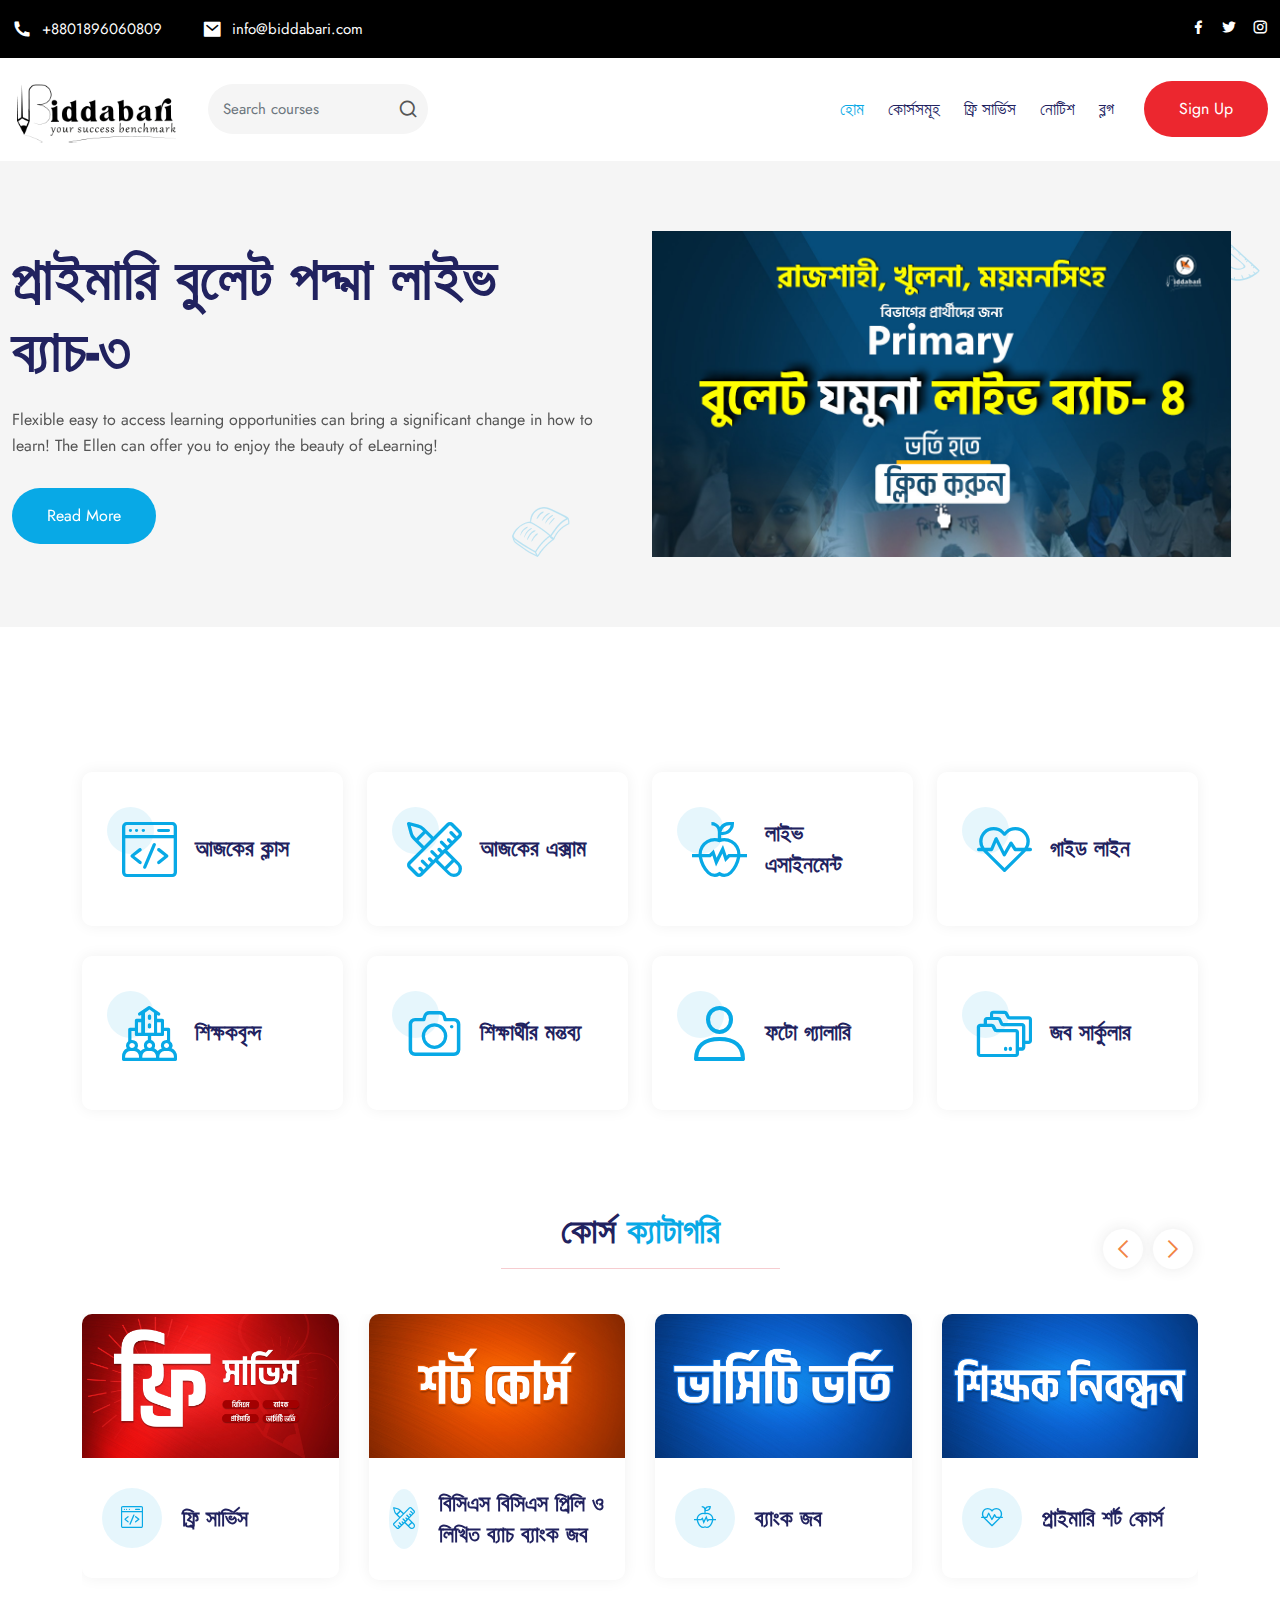
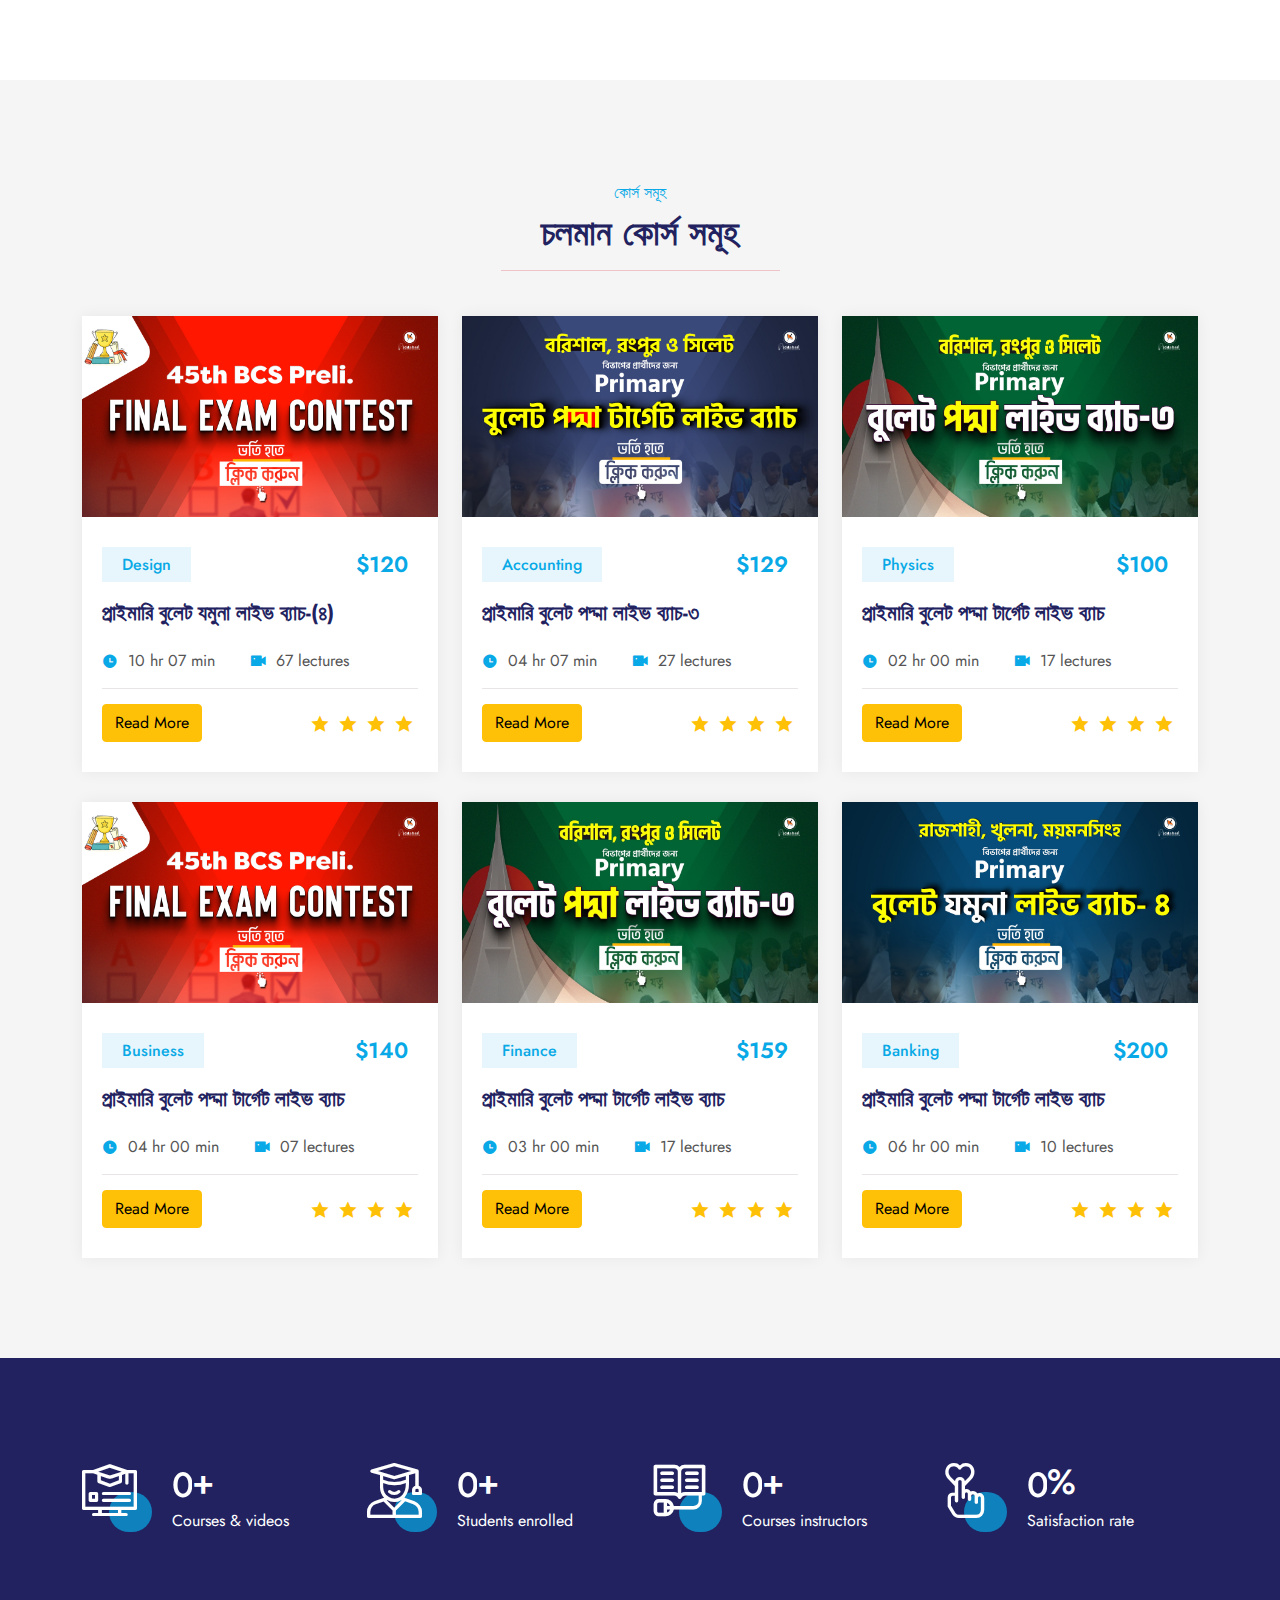
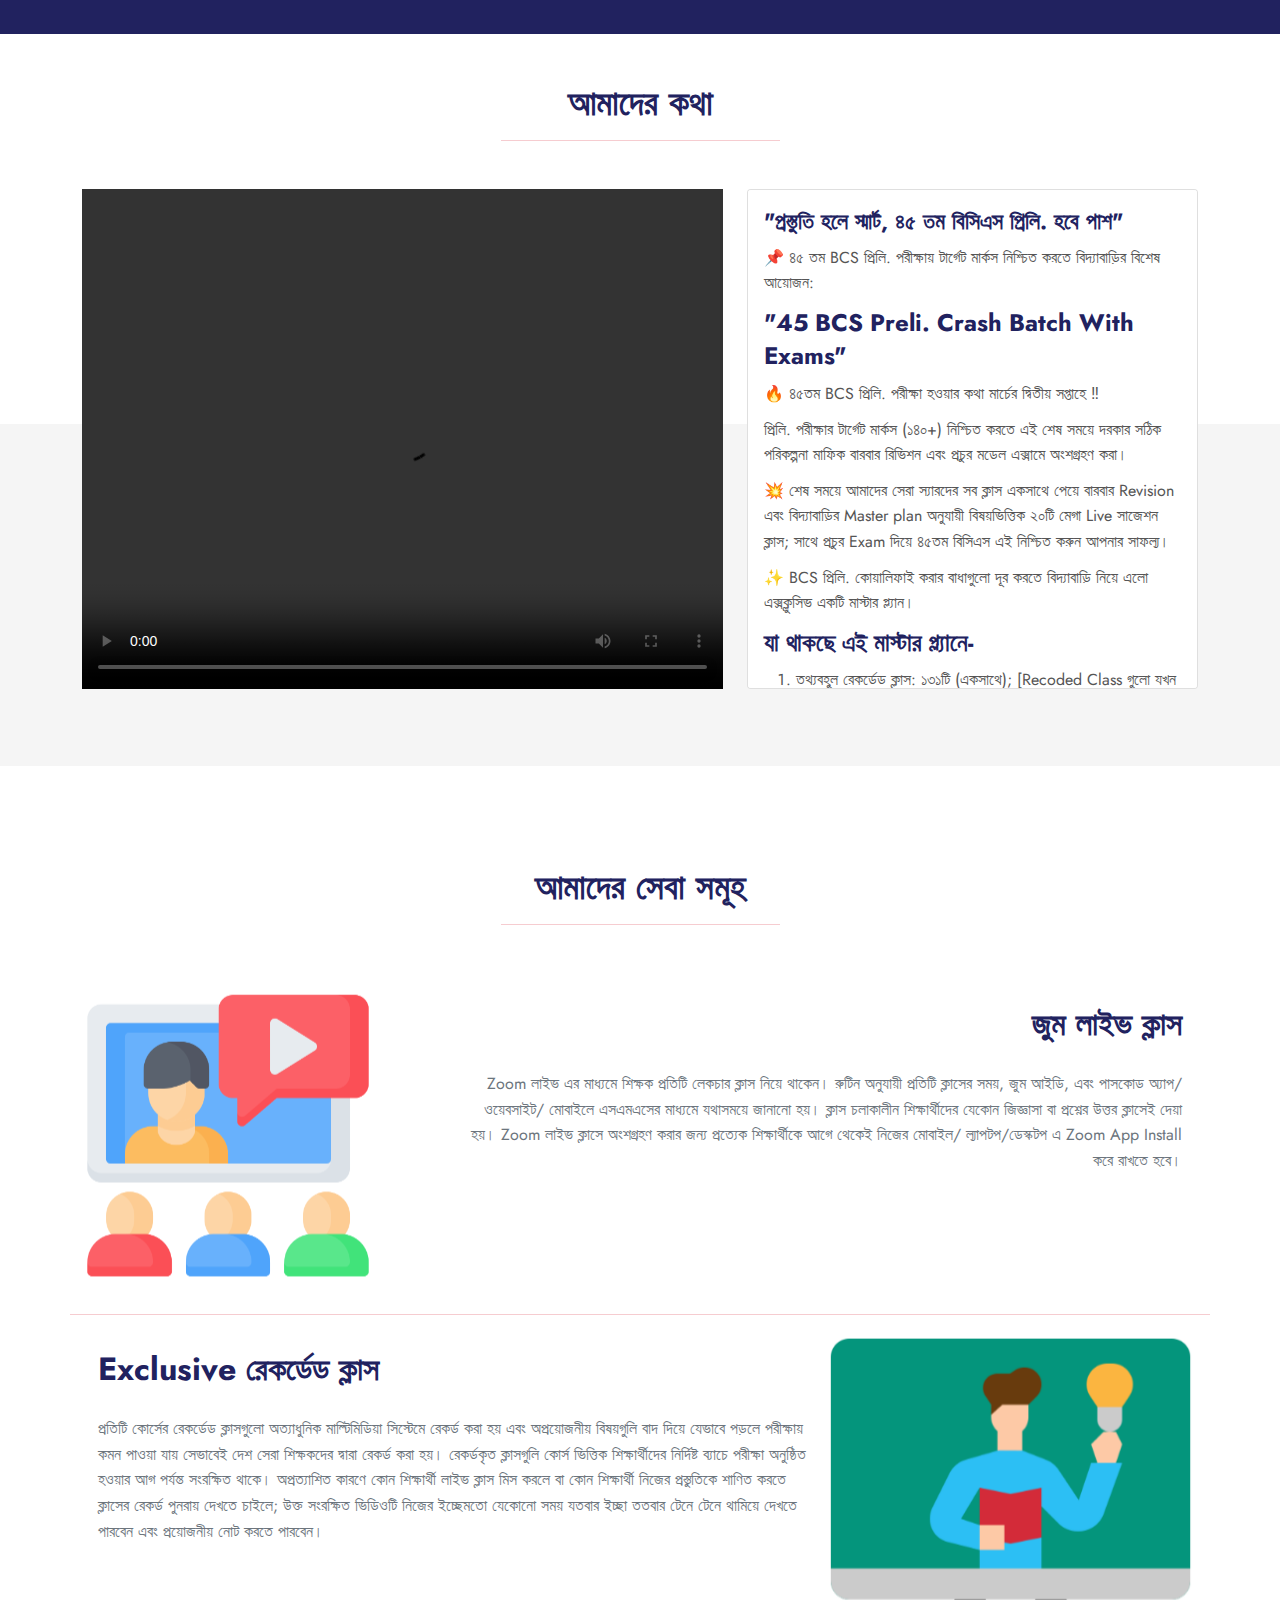
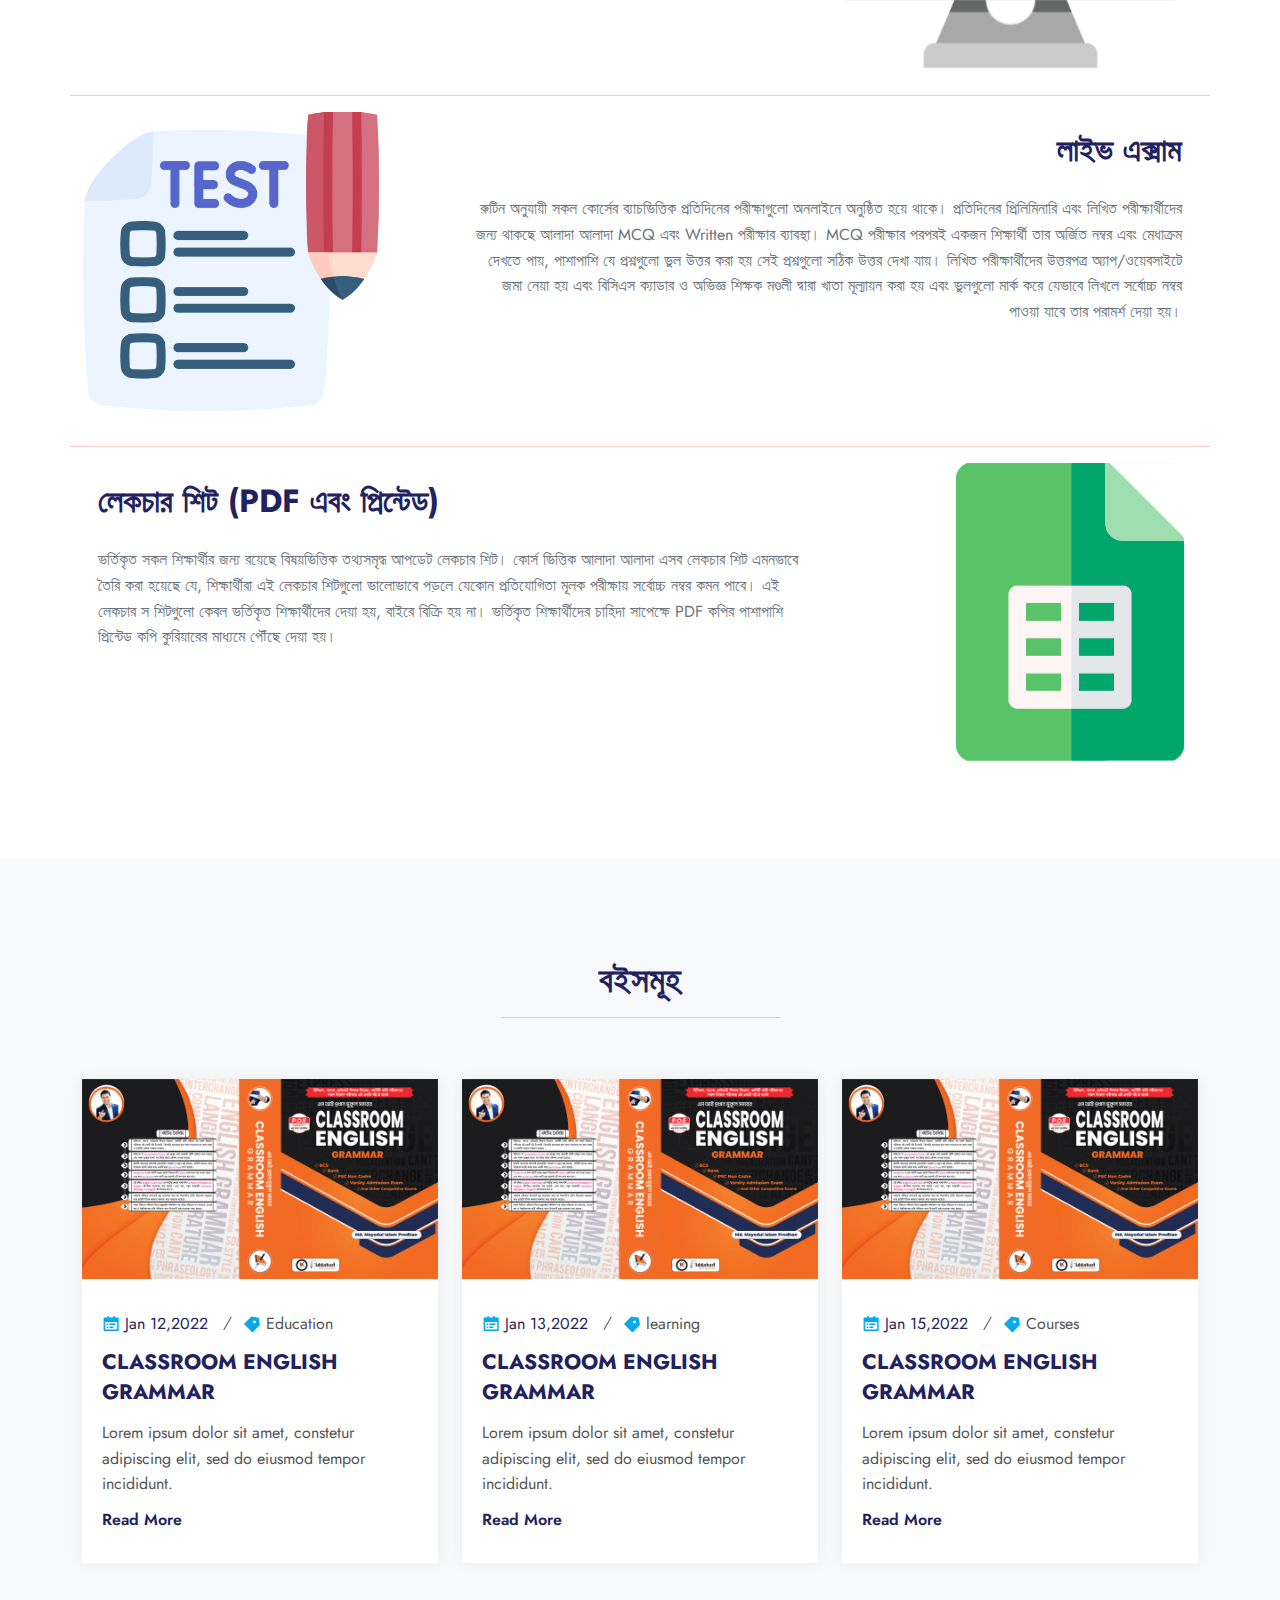
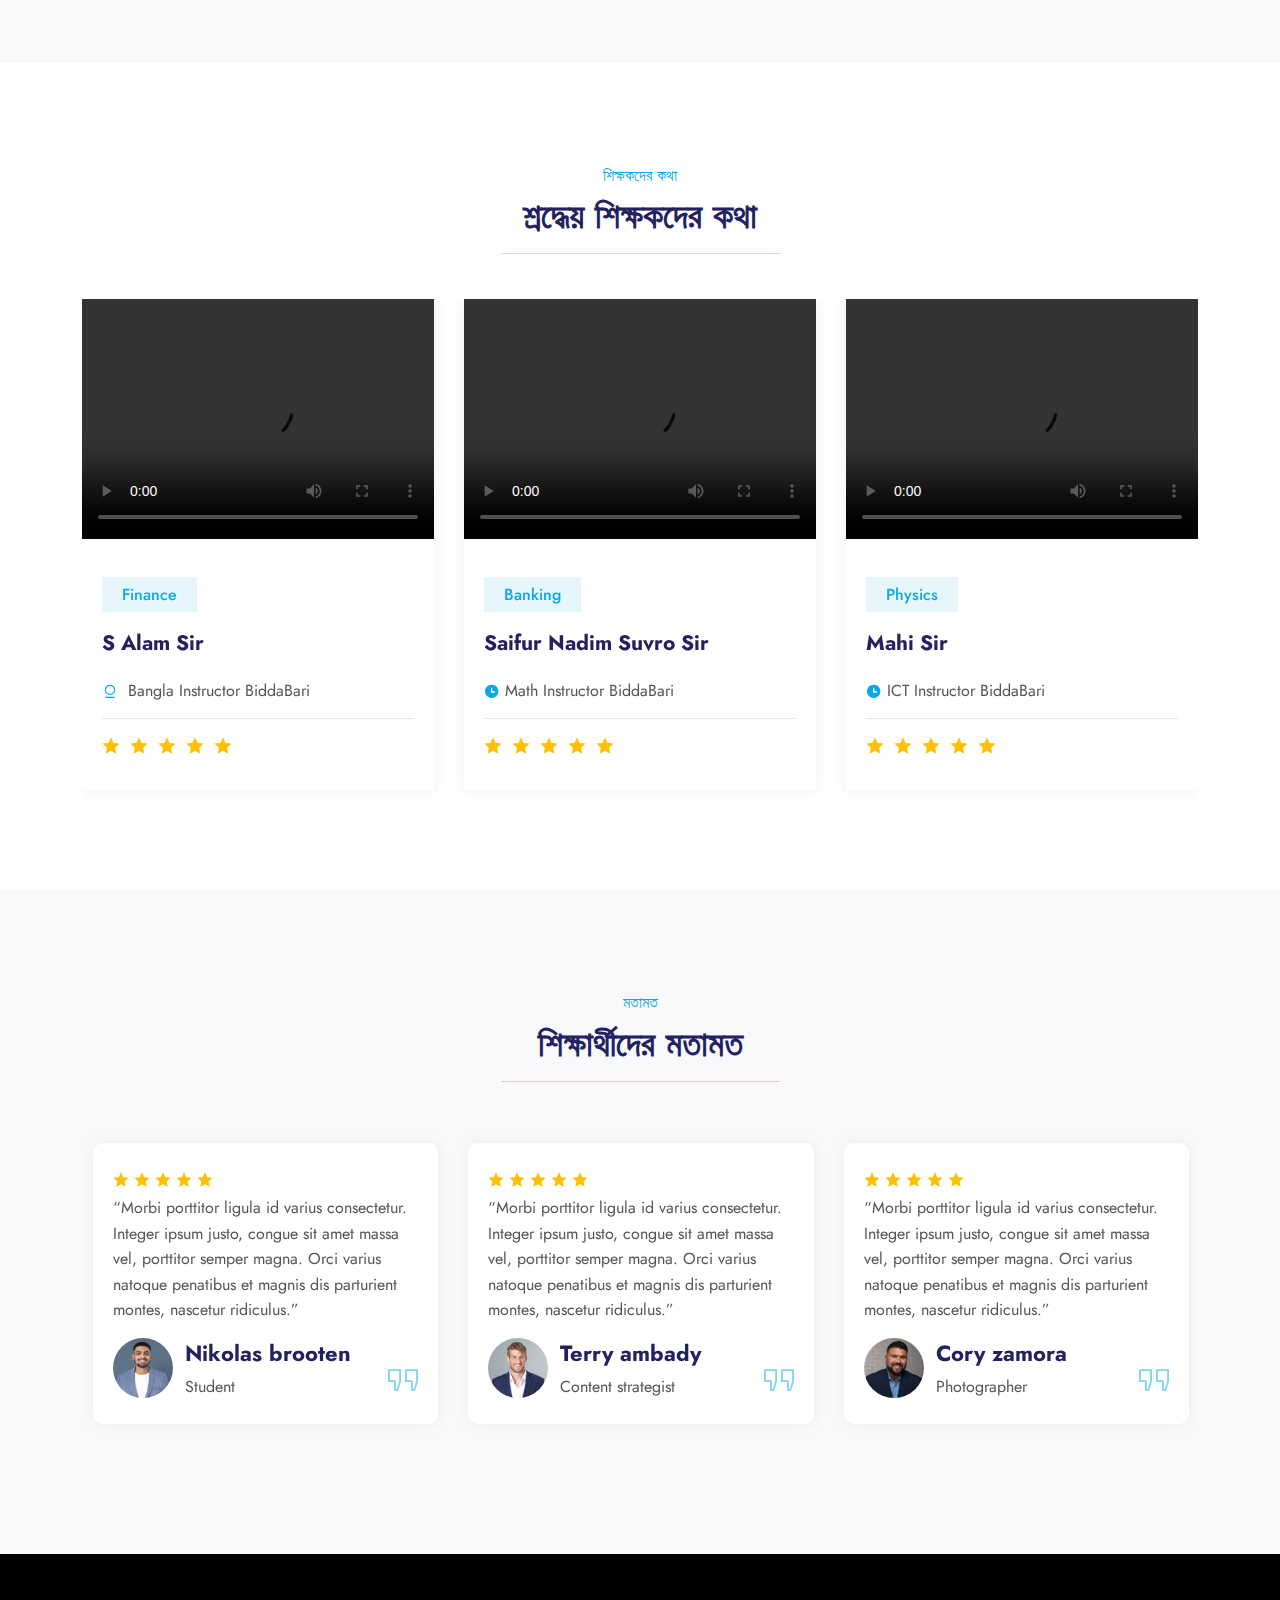
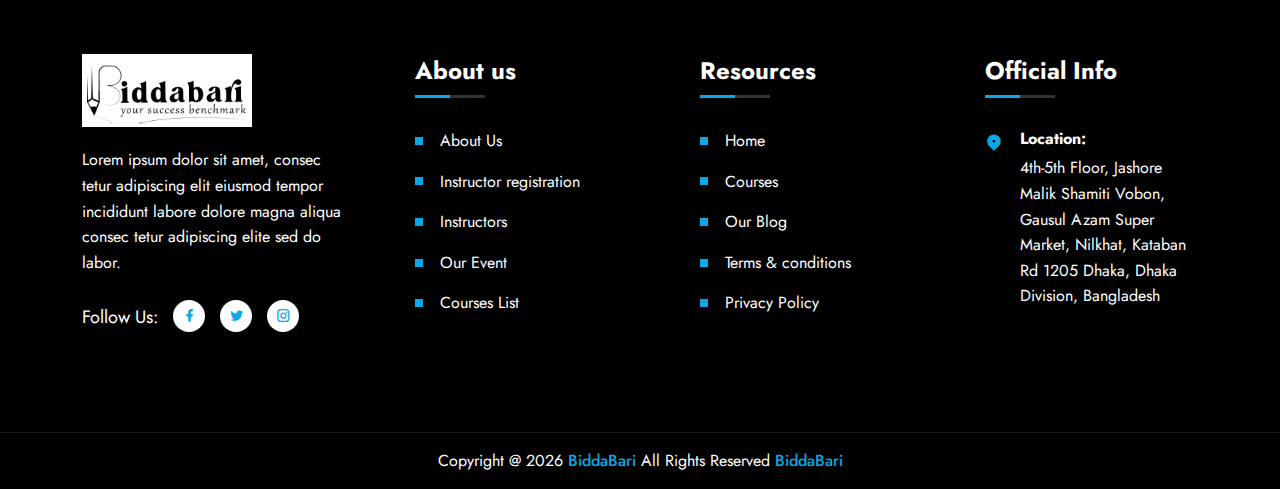
==== commit 5f2e739c: "custom css file added" ====
--- a/index.html
+++ b/index.html
@@ -17,6 +17,7 @@
 
  <link rel="stylesheet" href="assets/css/theme-dark.css">
 
+ <link rel="stylesheet" href="assets/css/custom.css">
  <title>BiddaBari - The First Job Study Online Platform in Bangladesh</title>
 
  <link rel="icon" type="image/png" href="assets/images/favicon.png">
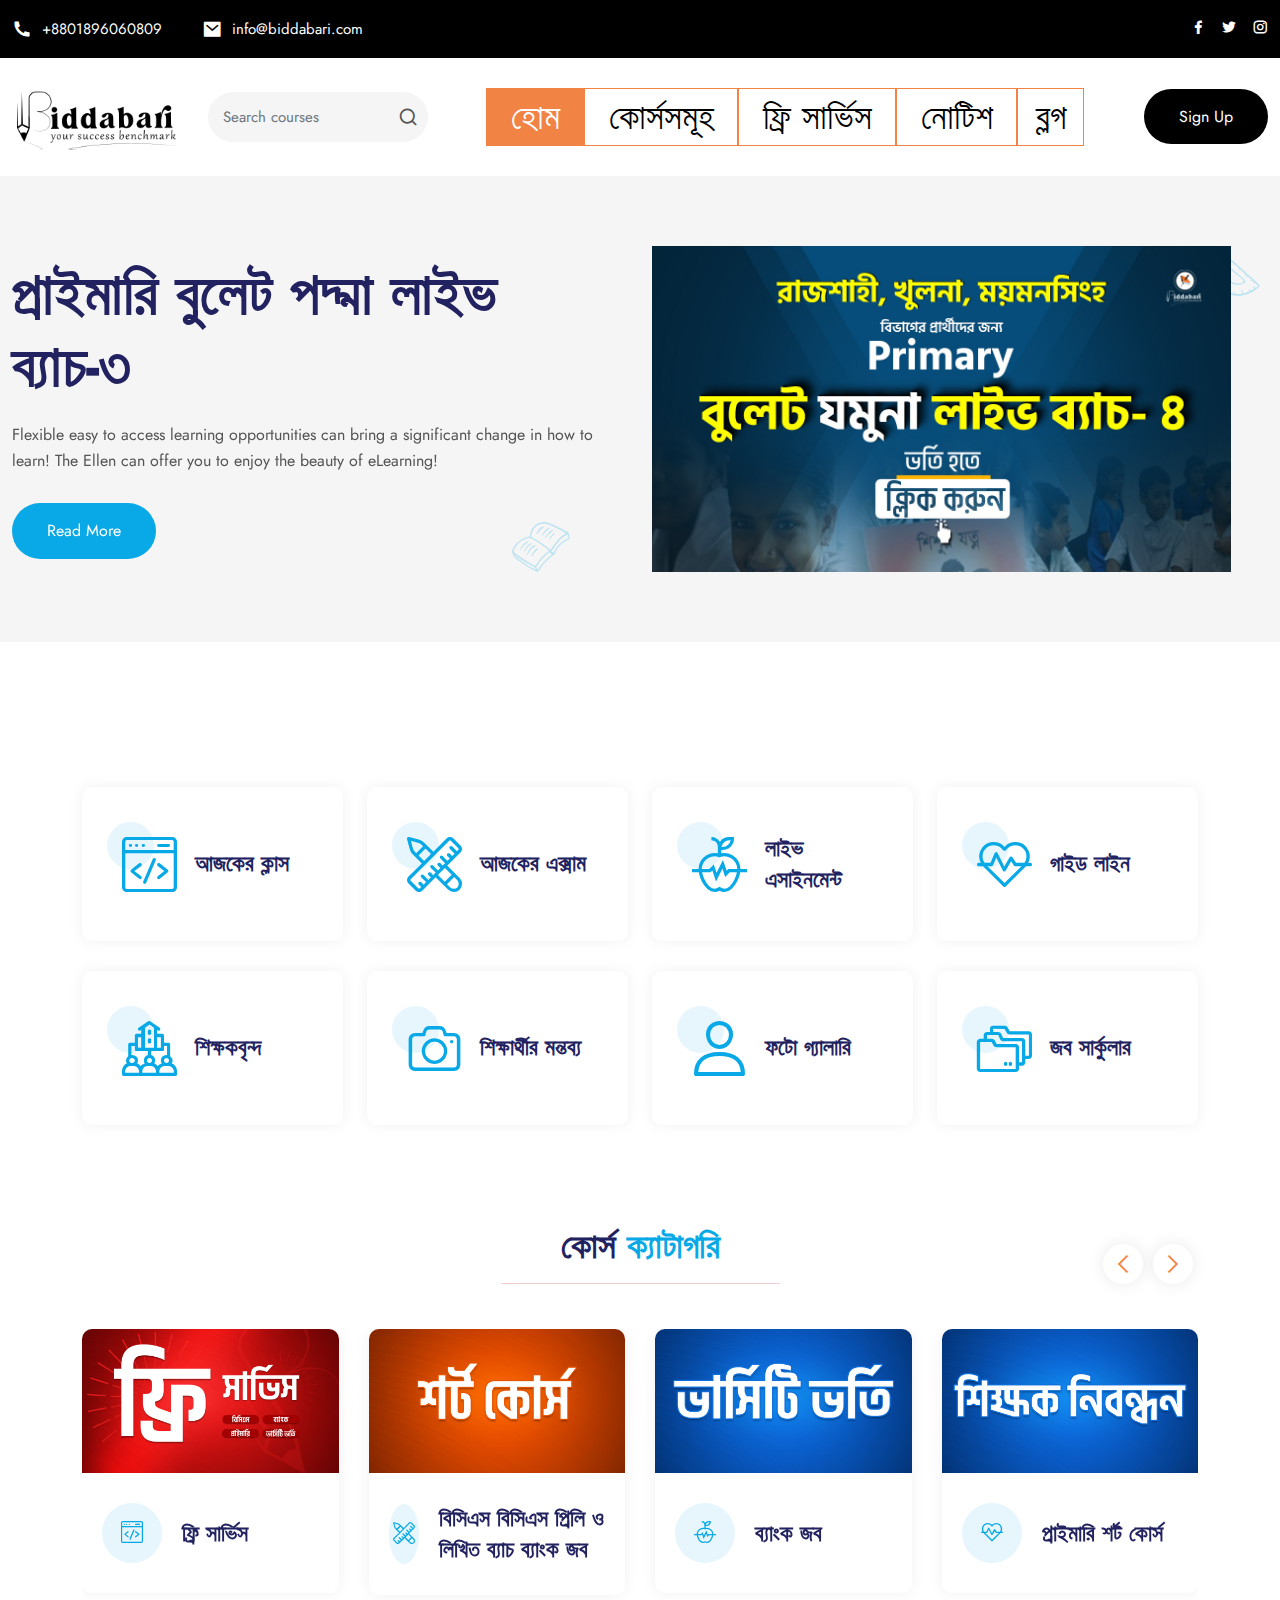
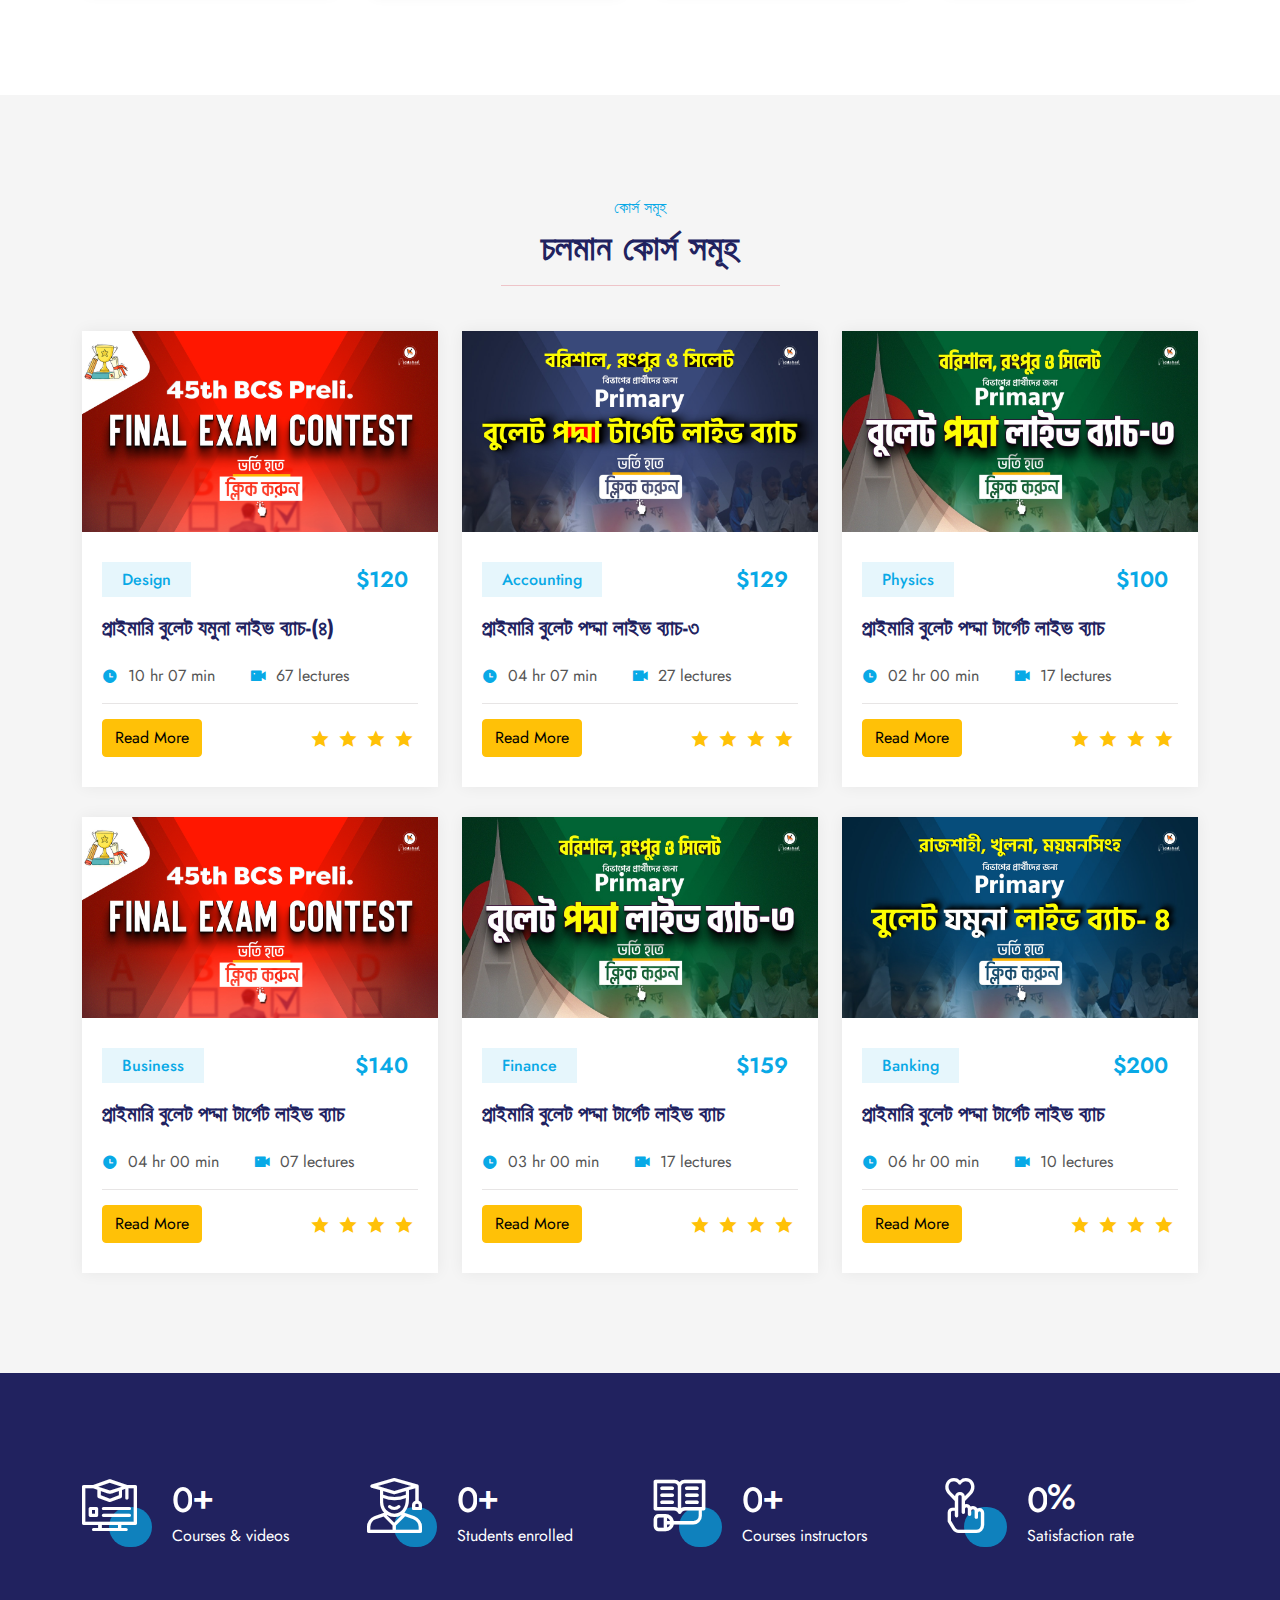
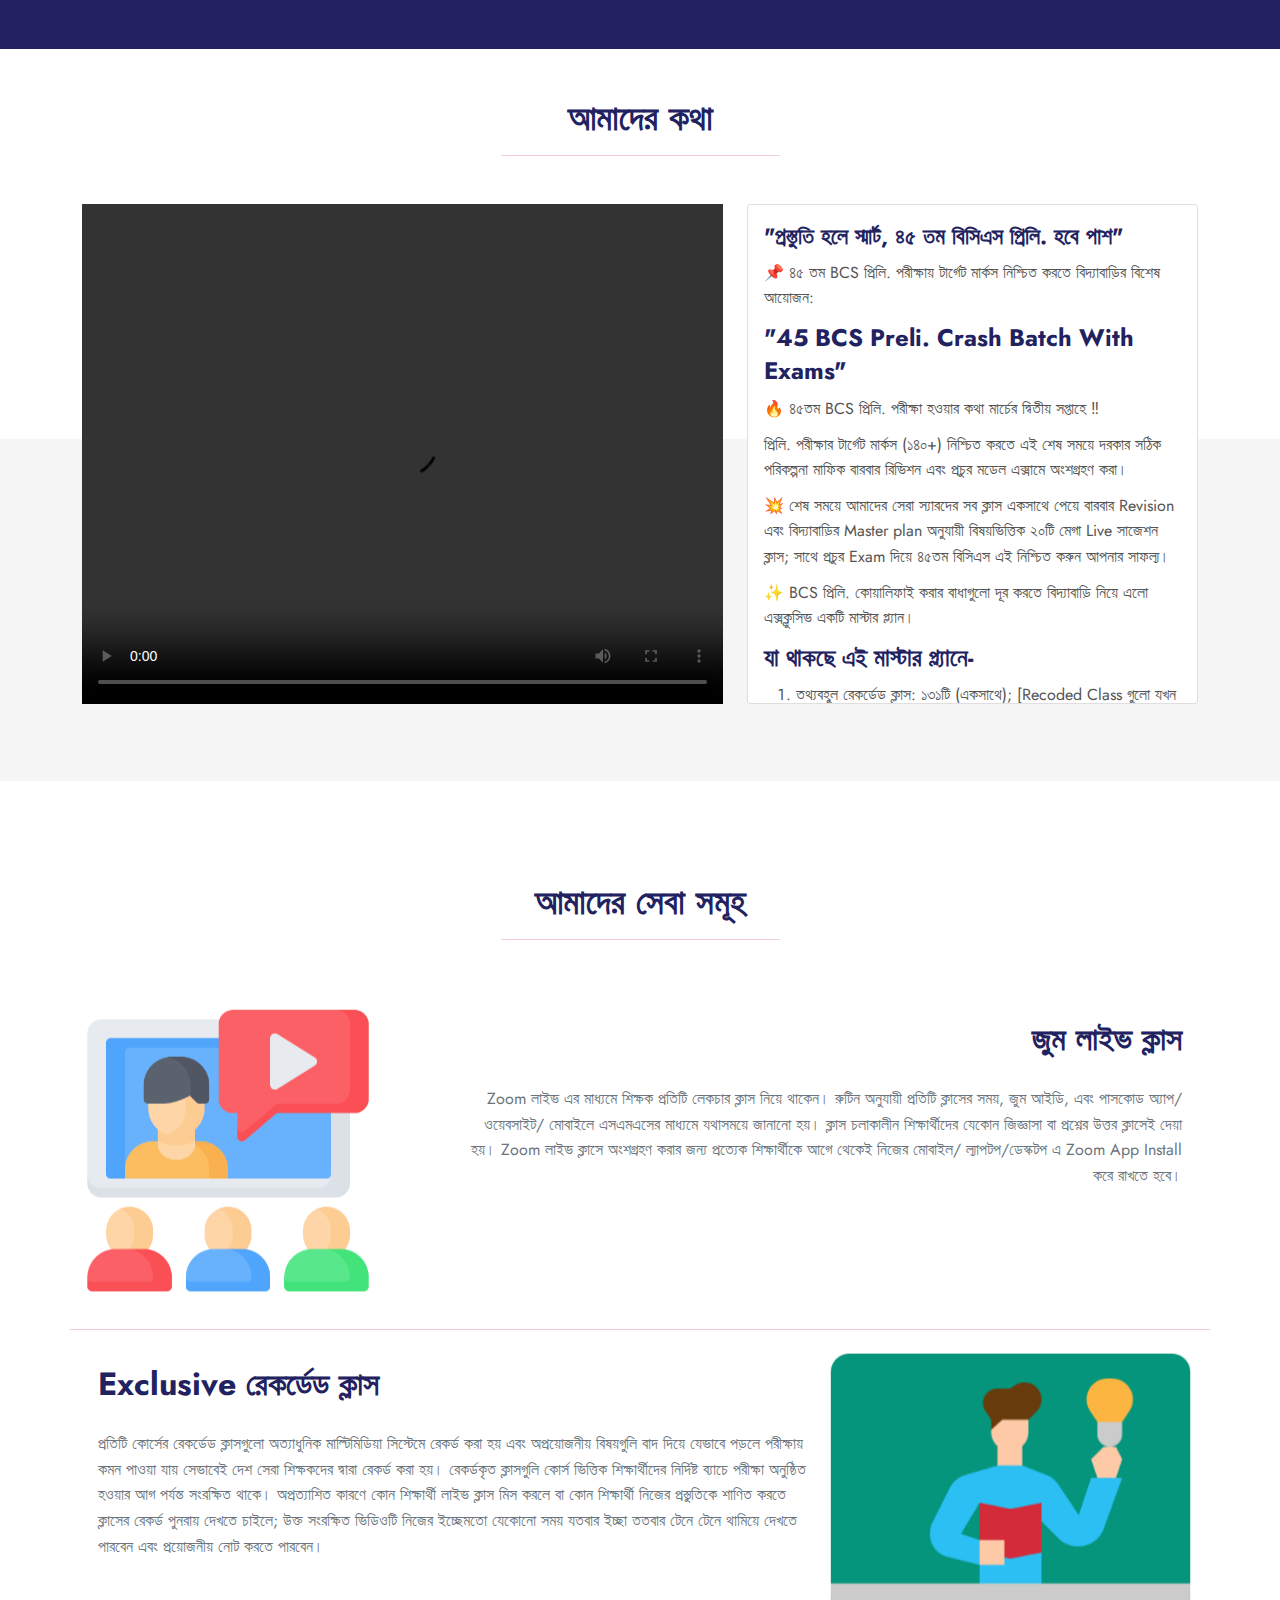
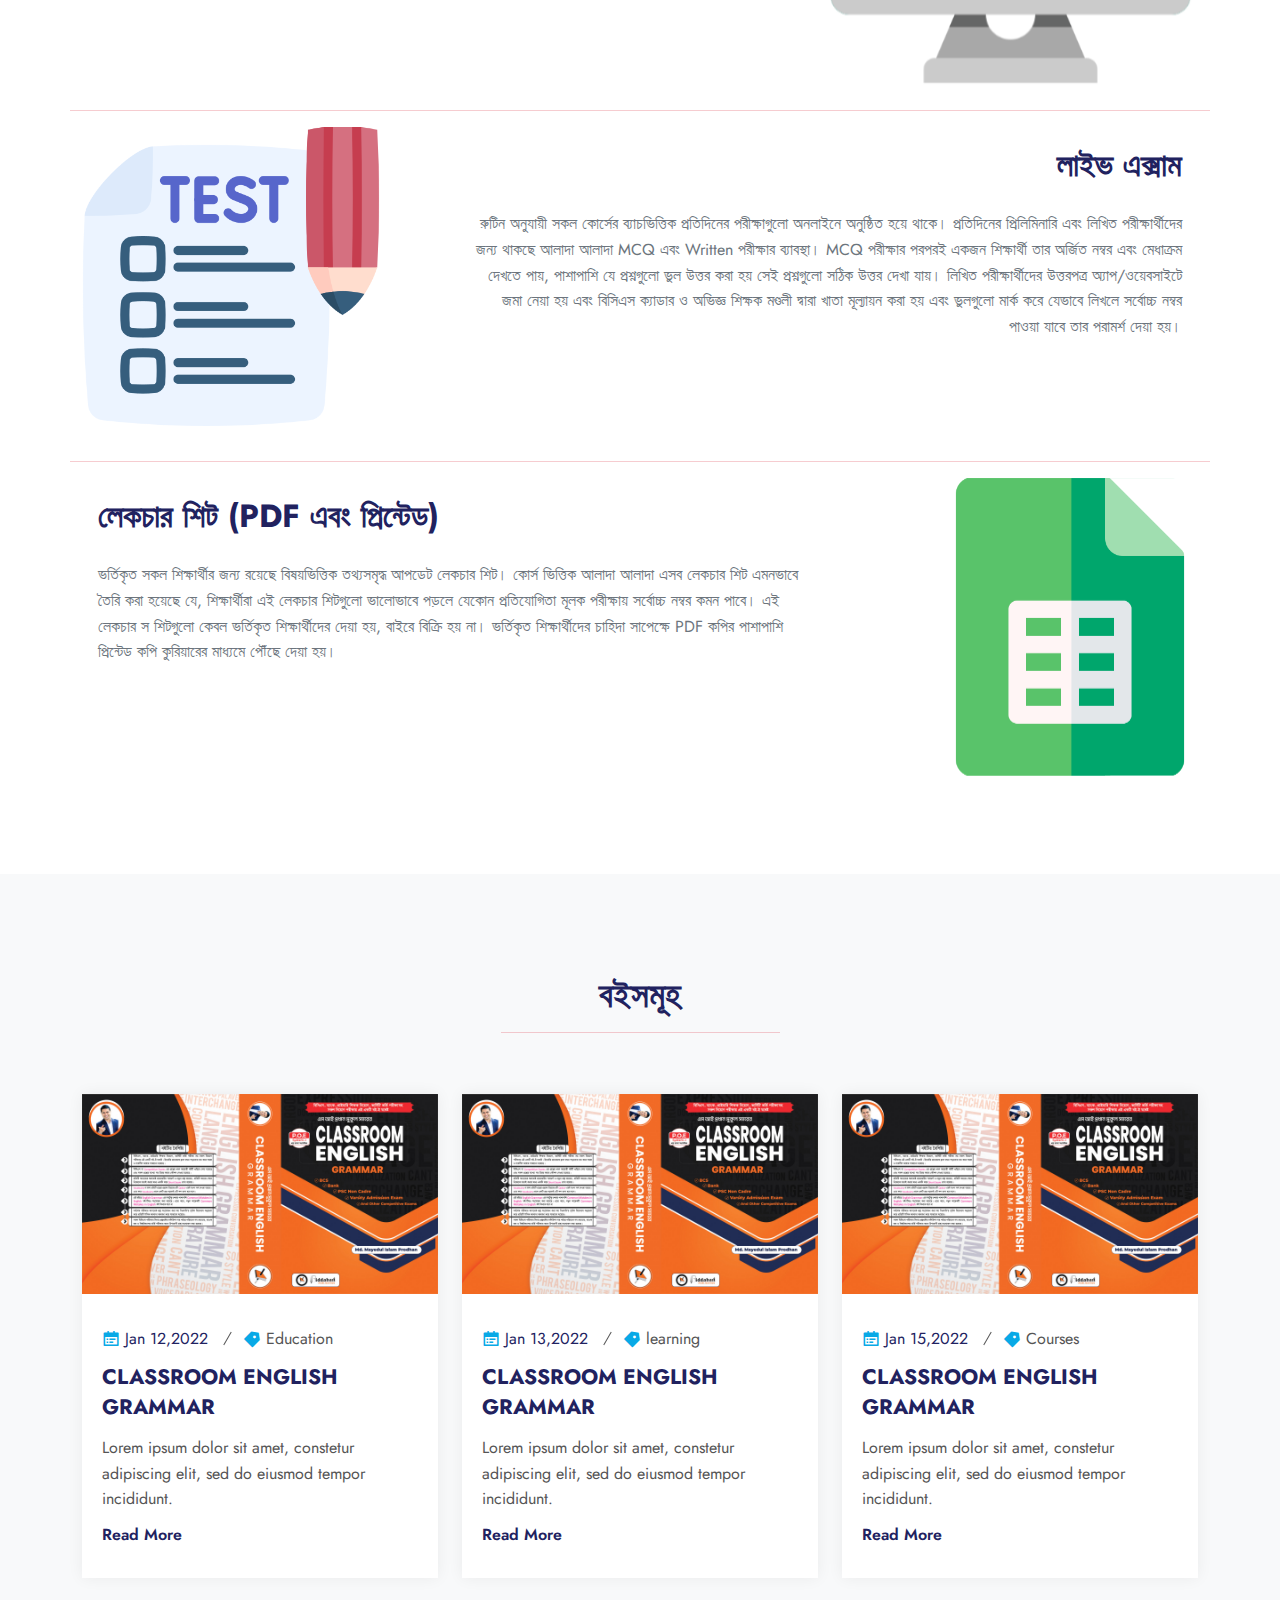
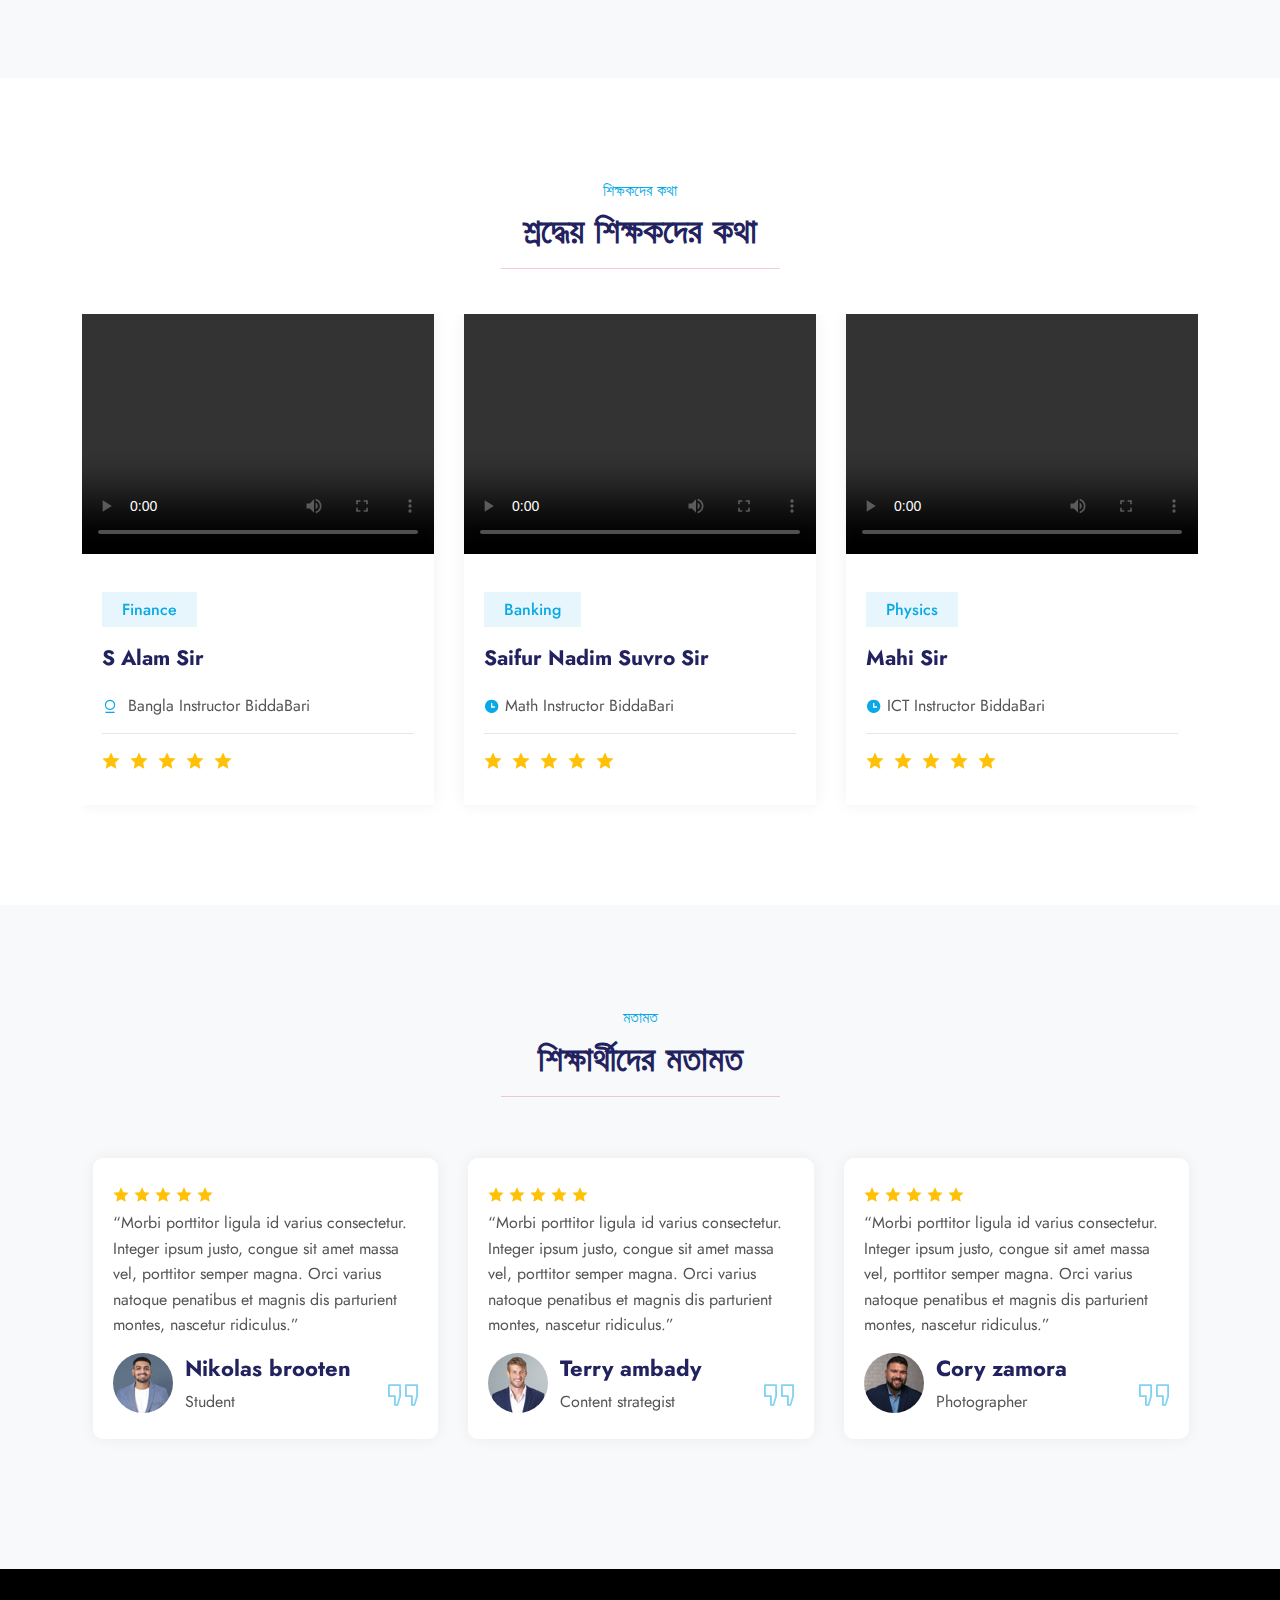
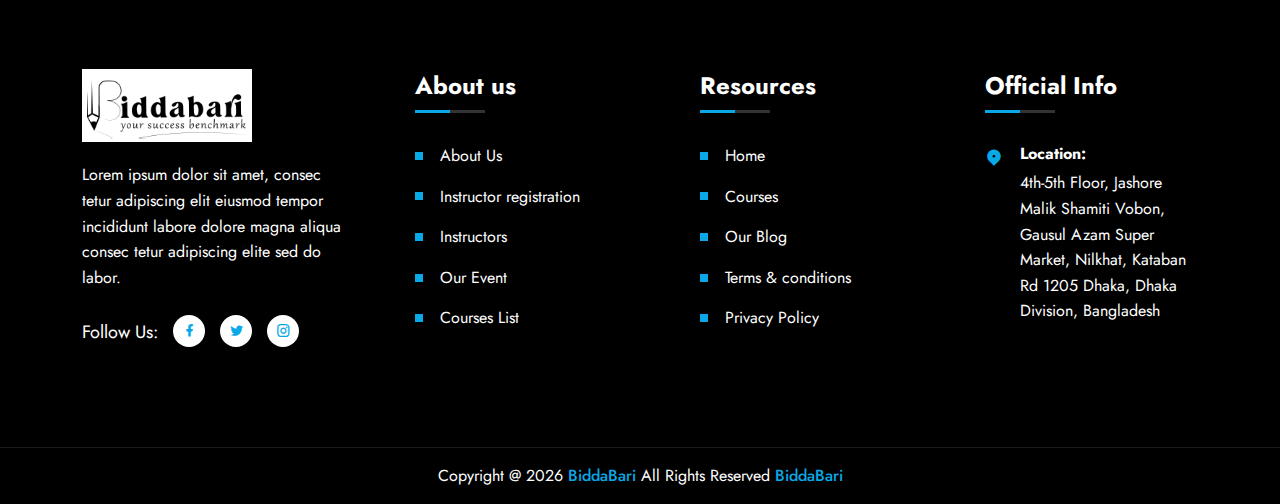
==== commit 945963f9: "menu section updated desktop,mobile and others devices" ====
--- a/index.html
+++ b/index.html
@@ -24,20 +24,20 @@
 </head>
 <body>
 
-<div id="preloader">
- <div id="preloader-area">
-  <div class="spinner"></div>
-  <div class="spinner"></div>
-  <div class="spinner"></div>
-  <div class="spinner"></div>
-  <div class="spinner"></div>
-  <div class="spinner"></div>
-  <div class="spinner"></div>
-  <div class="spinner"></div>
- </div>
- <div class="preloader-section preloader-left"></div>
- <div class="preloader-section preloader-right"></div>
-</div>
+<!--<div id="preloader">-->
+<!-- <div id="preloader-area">-->
+<!--  <div class="spinner"></div>-->
+<!--  <div class="spinner"></div>-->
+<!--  <div class="spinner"></div>-->
+<!--  <div class="spinner"></div>-->
+<!--  <div class="spinner"></div>-->
+<!--  <div class="spinner"></div>-->
+<!--  <div class="spinner"></div>-->
+<!--  <div class="spinner"></div>-->
+<!-- </div>-->
+<!-- <div class="preloader-section preloader-left"></div>-->
+<!-- <div class="preloader-section preloader-right"></div>-->
+<!--</div>-->
 
 
 <header class="top-header">
@@ -83,7 +83,7 @@
 </header>
 
 
-<div class="navbar-area">
+<div class="navbar-area" >
  <div class="mobile-responsive-nav">
   <div class="container">
    <div class="mobile-responsive-menu">
@@ -97,7 +97,7 @@
   </div>
  </div>
 
- <div class="desktop-nav nav-area">
+ <div class="desktop-nav nav-area" >
   <div class="container-fluid">
    <nav class="navbar navbar-expand-md navbar-light ">
     <a class="navbar-brand" href="index.html">
@@ -114,13 +114,13 @@
     </div>
 
     <div class="collapse navbar-collapse mean-menu" id="navbarSupportedContent">
-     <ul class="navbar-nav">
-      <li class="nav-item"><a href="#" class="nav-link active"> হোম</a> </li>
-      <li class="nav-item"><a href="#" class="nav-link"> কোর্সসমূহ</a> </li>
-      <li class="nav-item"><a href="#" class="nav-link">ফ্রি সার্ভিস</a></li>
-      <li class="nav-item"><a href="#" class="nav-link">নোটিশ </a></li>
-      <li class="nav-item"><a href="" class="nav-link">ব্লগ</a></li>
-     </ul>
+      <ul class="navbar-nav">
+        <li class="nav-item"><a href="#" class="nav-link active"> হোম</a> </li>
+        <li class="nav-item"><a href="#" class="nav-link"> কোর্সসমূহ</a> </li>
+        <li class="nav-item"><a href="#" class="nav-link">ফ্রি সার্ভিস</a></li>
+        <li class="nav-item"><a href="#" class="nav-link">নোটিশ </a></li>
+        <li class="nav-item"><a href="" class="nav-link">ব্লগ</a></li>
+      </ul>
      <div class="others-options d-flex align-items-center">
       <div class="optional-item">
        <a href="signup.htm" class="default-btn two border-radius-50">Sign Up</a>
@@ -130,13 +130,17 @@
    </nav>
   </div>
  </div>
+
  <div class="side-nav-responsive">
   <div class="container">
    <div class="dot-menu">
+    <div class="side-item">
+     <a href="signup.html" class=""><i class="ri-user-2-fill"></i></a>
+    </div>
     <div class="circle-inner">
-     <div class="circle circle-one"></div>
-     <div class="circle circle-two"></div>
-     <div class="circle circle-three"></div>
+     <div class="ri-search-line"></div>
+<!--     <div class="circle circle-two"></div>-->
+<!--     <div class="circle circle-three"></div>-->
     </div>
    </div>
    <div class="container">
@@ -150,9 +154,9 @@
         </button>
        </form>
       </div>
-      <div class="side-item">
-       <a href="signup.html" class="default-btn two">Sign Up</a>
-      </div>
+<!--      <div class="side-item">-->
+<!--      <a href="signup.html" class="default-btn two">Sign Up</a>-->
+<!--     </div>-->
      </div>
     </div>
    </div>
@@ -175,10 +179,10 @@
        </p>
        <div class="banner-btn">
         <a href="" class="default-btn border-radius-50">Read More</a>
-<!--        <a href="https://www.youtube.com/watch?v=Zd00oIDAt60" class="play-btn">-->
-<!--         <i class='flaticon-play-button-arrowhead'></i>-->
-<!--         <span class="title-text">Watch video</span>-->
-<!--        </a>-->
+        <!--        <a href="https://www.youtube.com/watch?v=Zd00oIDAt60" class="play-btn">-->
+        <!--         <i class='flaticon-play-button-arrowhead'></i>-->
+        <!--         <span class="title-text">Watch video</span>-->
+        <!--        </a>-->
        </div>
       </div>
      </div>
@@ -202,10 +206,10 @@
        </p>
        <div class="banner-btn">
         <a href="" class="default-btn border-radius-50">Read More</a>
-<!--        <a href="https://www.youtube.com/watch?v=Zd00oIDAt60" class="play-btn">-->
-<!--         <i class='flaticon-play-button-arrowhead'></i>-->
-<!--         <span class="title-text">Watch video</span>-->
-<!--        </a>-->
+        <!--        <a href="https://www.youtube.com/watch?v=Zd00oIDAt60" class="play-btn">-->
+        <!--         <i class='flaticon-play-button-arrowhead'></i>-->
+        <!--         <span class="title-text">Watch video</span>-->
+        <!--        </a>-->
        </div>
       </div>
      </div>
@@ -229,10 +233,10 @@
        </p>
        <div class="banner-btn">
         <a href="" class="default-btn border-radius-50">Reade More</a>
-<!--        <a href="https://www.youtube.com/watch?v=Zd00oIDAt60" class="play-btn">-->
-<!--         <i class='flaticon-play-button-arrowhead'></i>-->
-<!--         <span class="title-text">Watch video</span>-->
-<!--        </a>-->
+        <!--        <a href="https://www.youtube.com/watch?v=Zd00oIDAt60" class="play-btn">-->
+        <!--         <i class='flaticon-play-button-arrowhead'></i>-->
+        <!--         <span class="title-text">Watch video</span>-->
+        <!--        </a>-->
        </div>
       </div>
      </div>
@@ -980,10 +984,6 @@
  </div>
 </div>
 
-
-
-
-
 <footer class="footer-area">
  <div class="container pt-100 pb-70">
   <div class="row">
--- a/assets/css/custom.css
+++ b/assets/css/custom.css
@@ -0,0 +1,85 @@
+.mean-menu ul li a{
+    font-size: 35px !important;
+    color: #000 !important;
+    border: 1px solid #F18345;
+    width: 100%;
+    text-align: center;
+    transition: 1s;
+}
+.mean-menu ul li a:first-child{
+    margin-left: 35px !important;
+}
+.mean-menu ul li .active, .mean-menu ul li:hover a{
+    background-color: #F18345;
+    color: #fff !important;
+}
+.desktop-nav .navbar .navbar-nav {
+    margin-left: auto;
+    margin-right: 95px !important;
+}
+.default-btn.two{
+    background-color: #000 !important;
+}
+
+
+@media only screen and (max-width: 991px){
+    .mobile-responsive-nav .mobile-responsive-menu.mean-container .mean-nav ul li a.active {
+        color: #F18345;
+    }
+    .mobile-responsive-nav .mobile-responsive-menu.mean-container .mean-nav ul li:hover a {
+        color: #F18345 !important;
+        background-color: #000 !important;
+    }
+    .mobile-responsive-nav .mobile-responsive-menu.mean-container .mean-nav ul {
+        font-size: 25px !important;
+    }
+    .mobile-responsive-nav .mobile-responsive-menu.mean-container .mean-nav ul li a {
+        padding: 0px 18px;
+    }
+    .mobile-responsive-nav .mean-container a.meanmenu-reveal span {
+        background: #F18345;
+    }
+
+    .mobile-responsive-nav .mean-container a.meanmenu-reveal {
+        color: #F18345;
+        position: absolute;
+        top: 15px;
+    }
+    .side-nav-responsive .dot-menu .circle-inner .ri-search-line{
+        background: #F18345;
+        border-radius: 50%;
+        color: #fff;
+        font-size: 25px;
+        height: 40px;
+        width: 41px;
+        text-align: center;
+    }
+    .side-nav-responsive .side-nav-inner .side-nav{
+        background: #F18345;
+    }
+    .side-nav-responsive .side-nav-inner .side-nav .side-item .search-form button {
+        background-color: #F18345;
+    }
+    .side-nav-responsive .side-nav-inner .side-nav .side-item .search-form button:hover {
+        background-color: #000;
+    }
+    .side-nav-responsive .dot-menu{
+        display: inline-flex;
+    }
+    .side-nav-responsive .dot-menu .side-item{
+        position: absolute;
+        right: 68px;
+        top: -5px;
+    }
+    .side-nav-responsive .dot-menu .side-item a{
+        height: 40px;
+        width: 41px;
+        background: #F18345;
+        font-size: 25px;
+        text-align: center;
+        border-radius: 50%;
+        color: #fff;
+    }
+
+
+}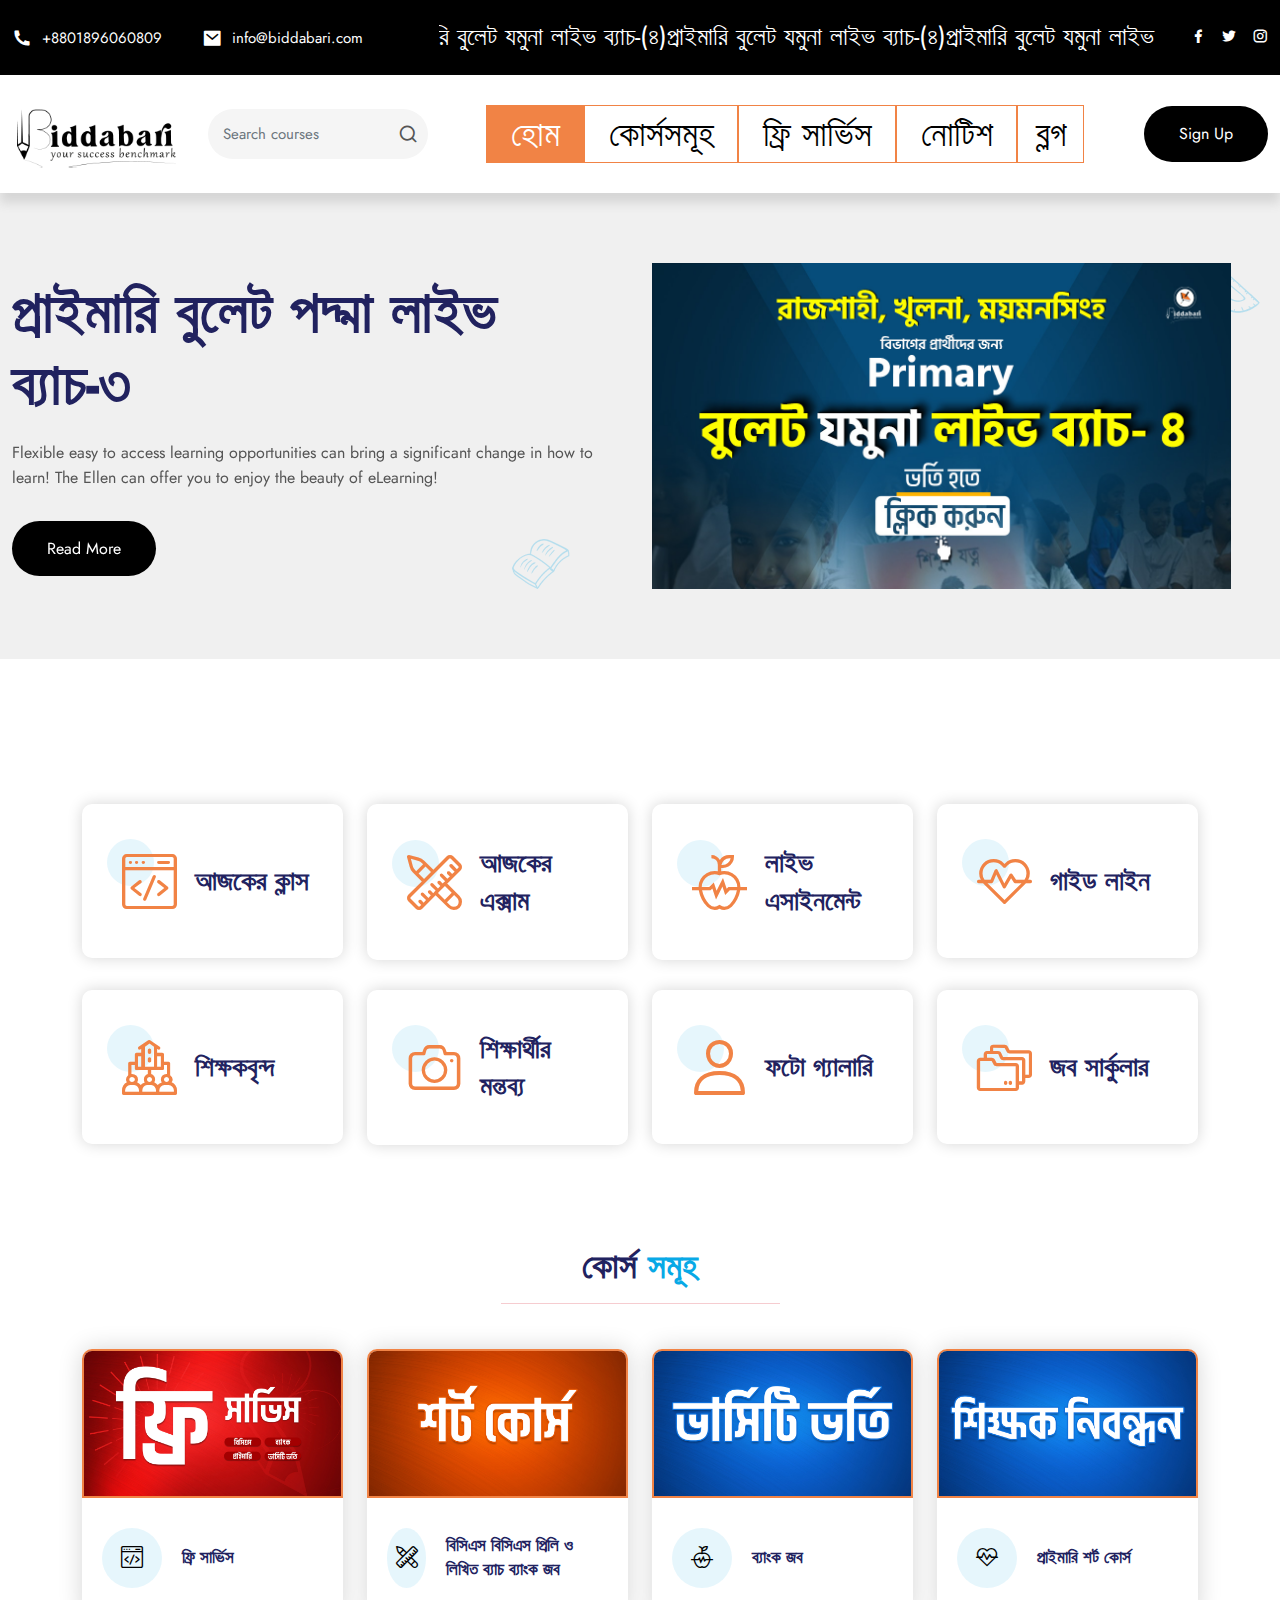
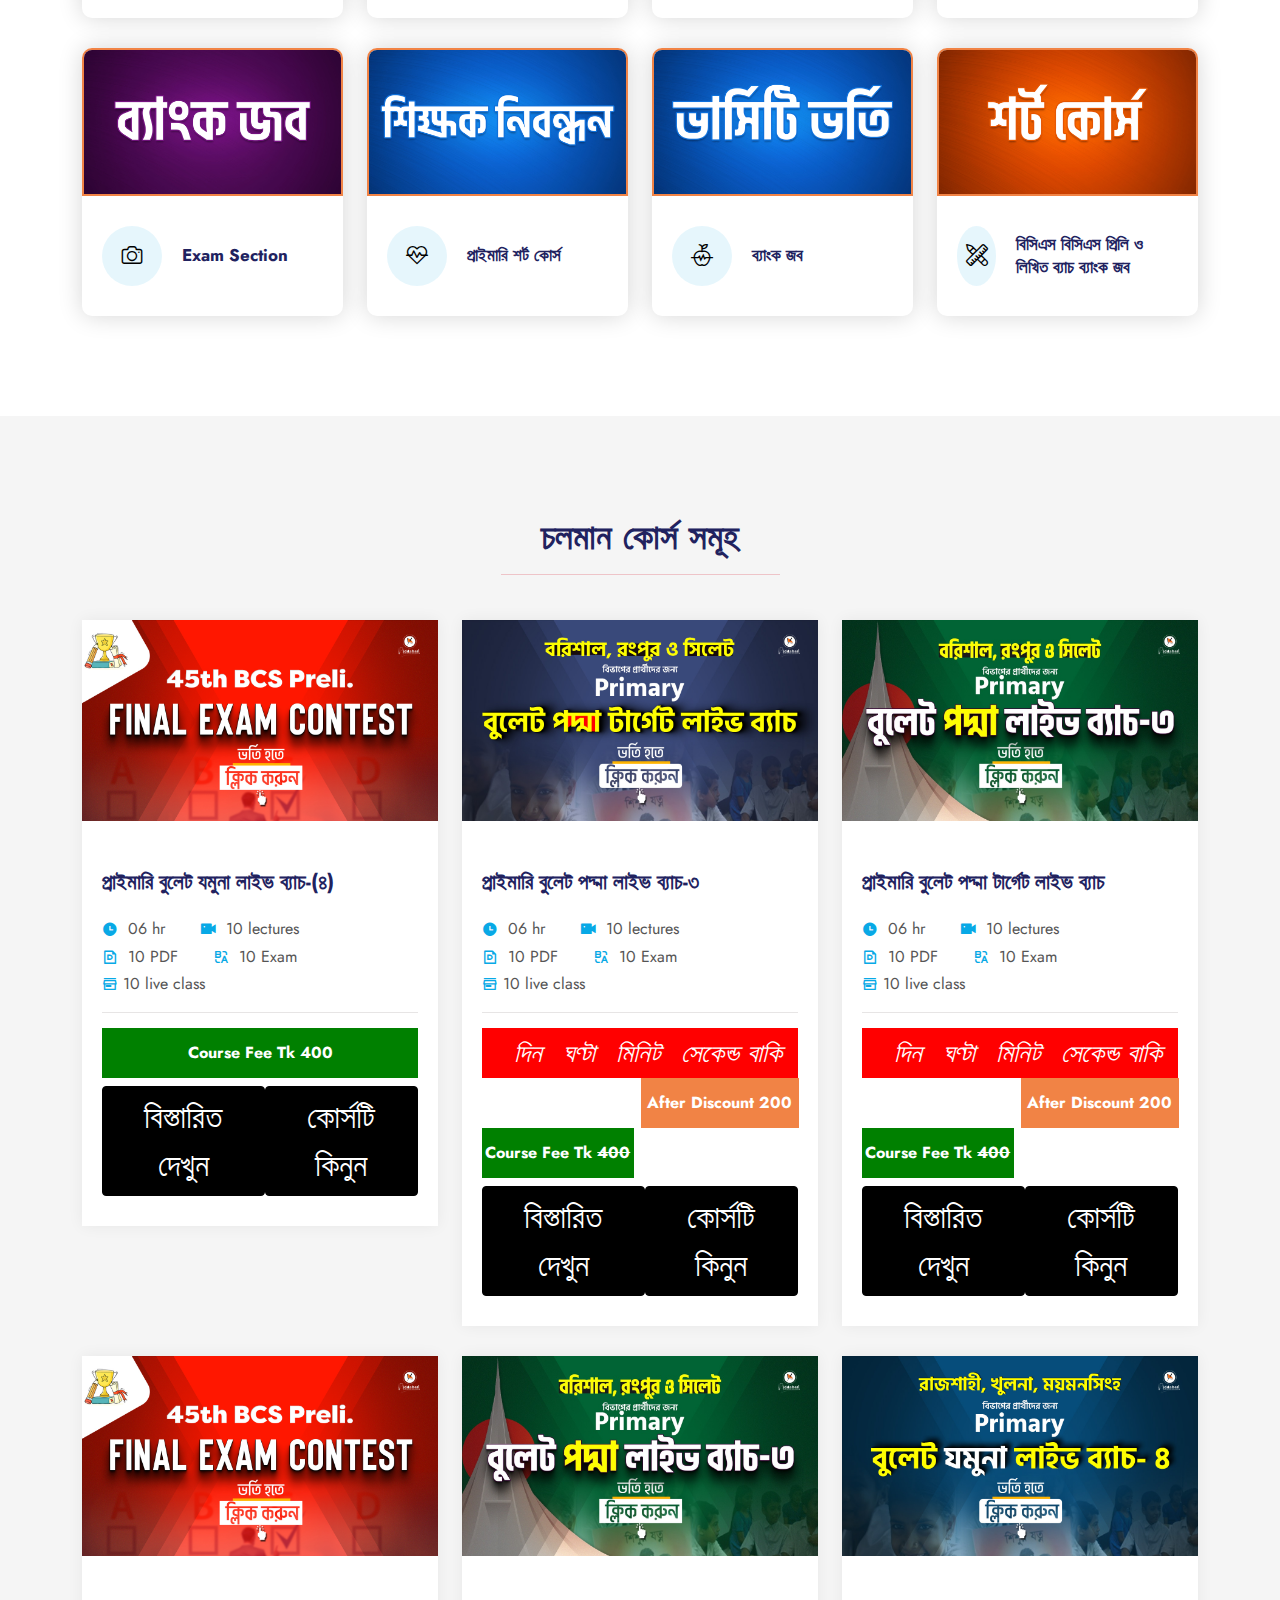
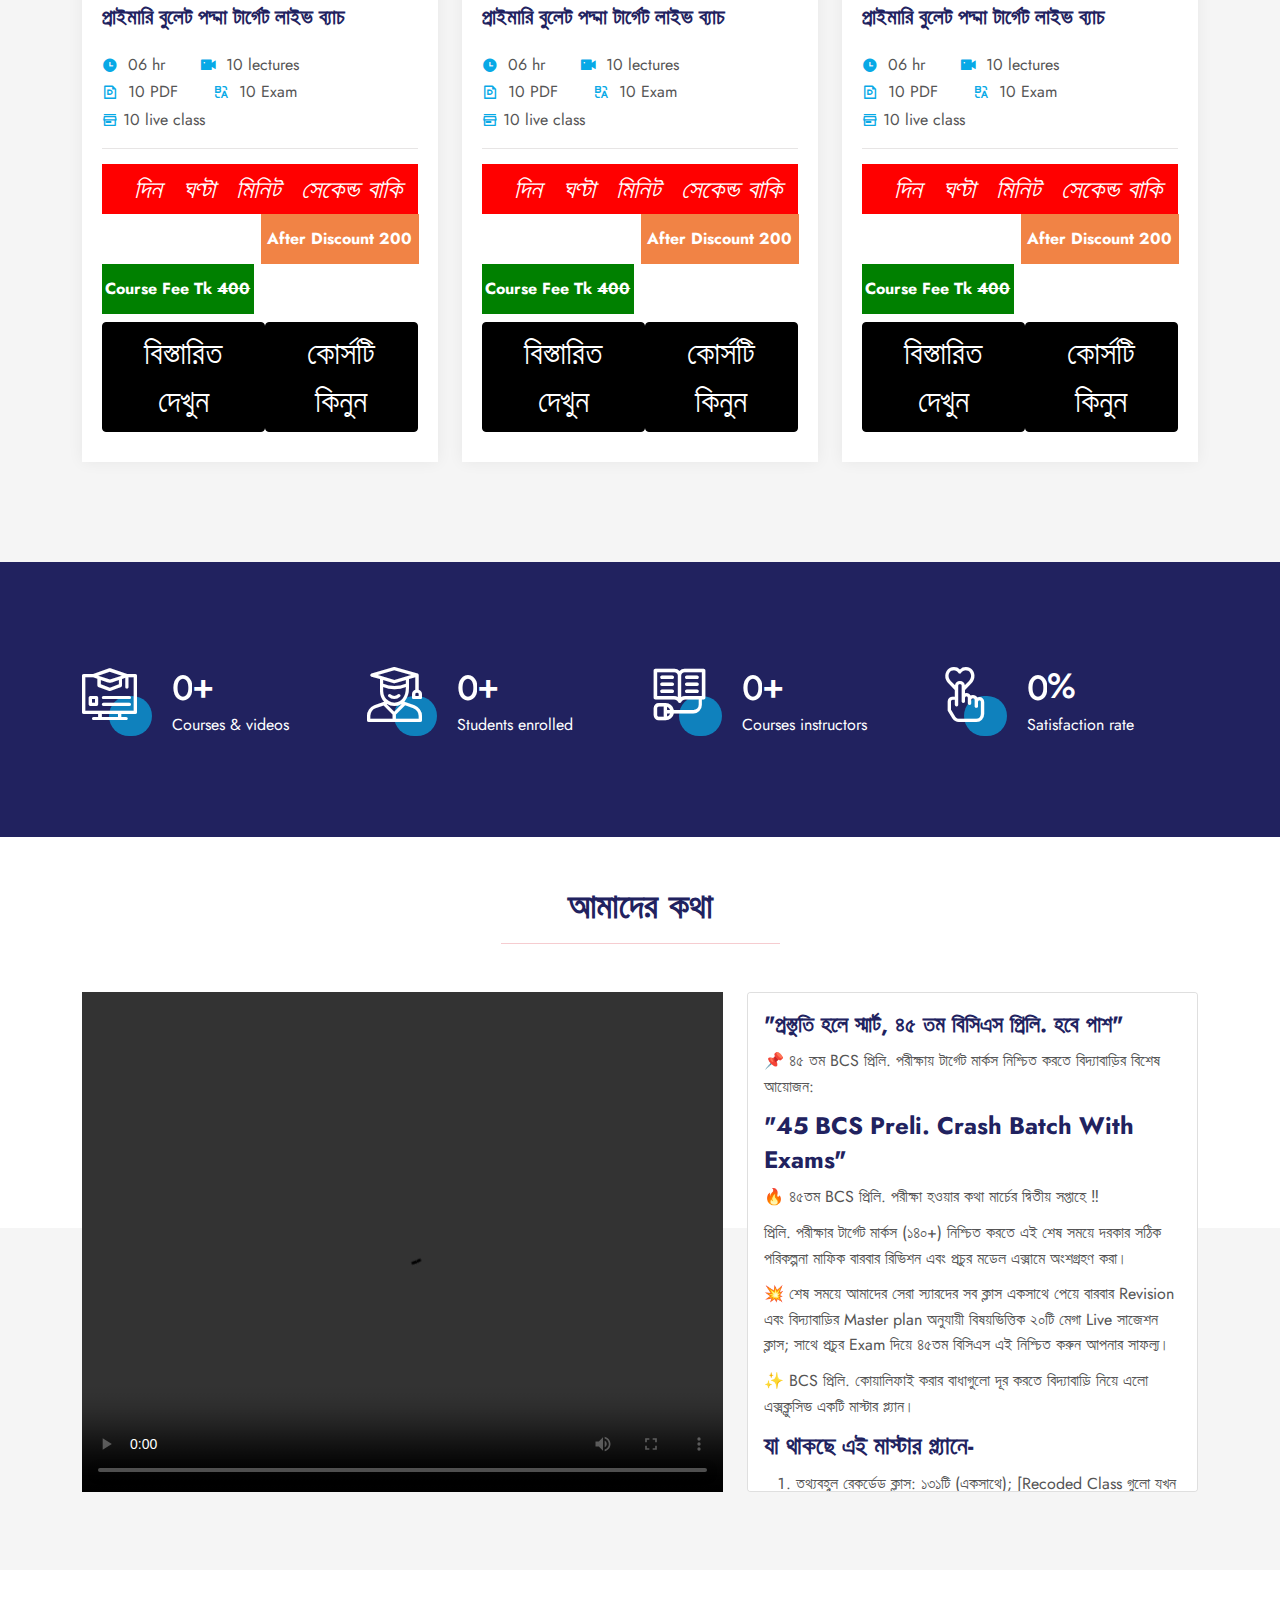
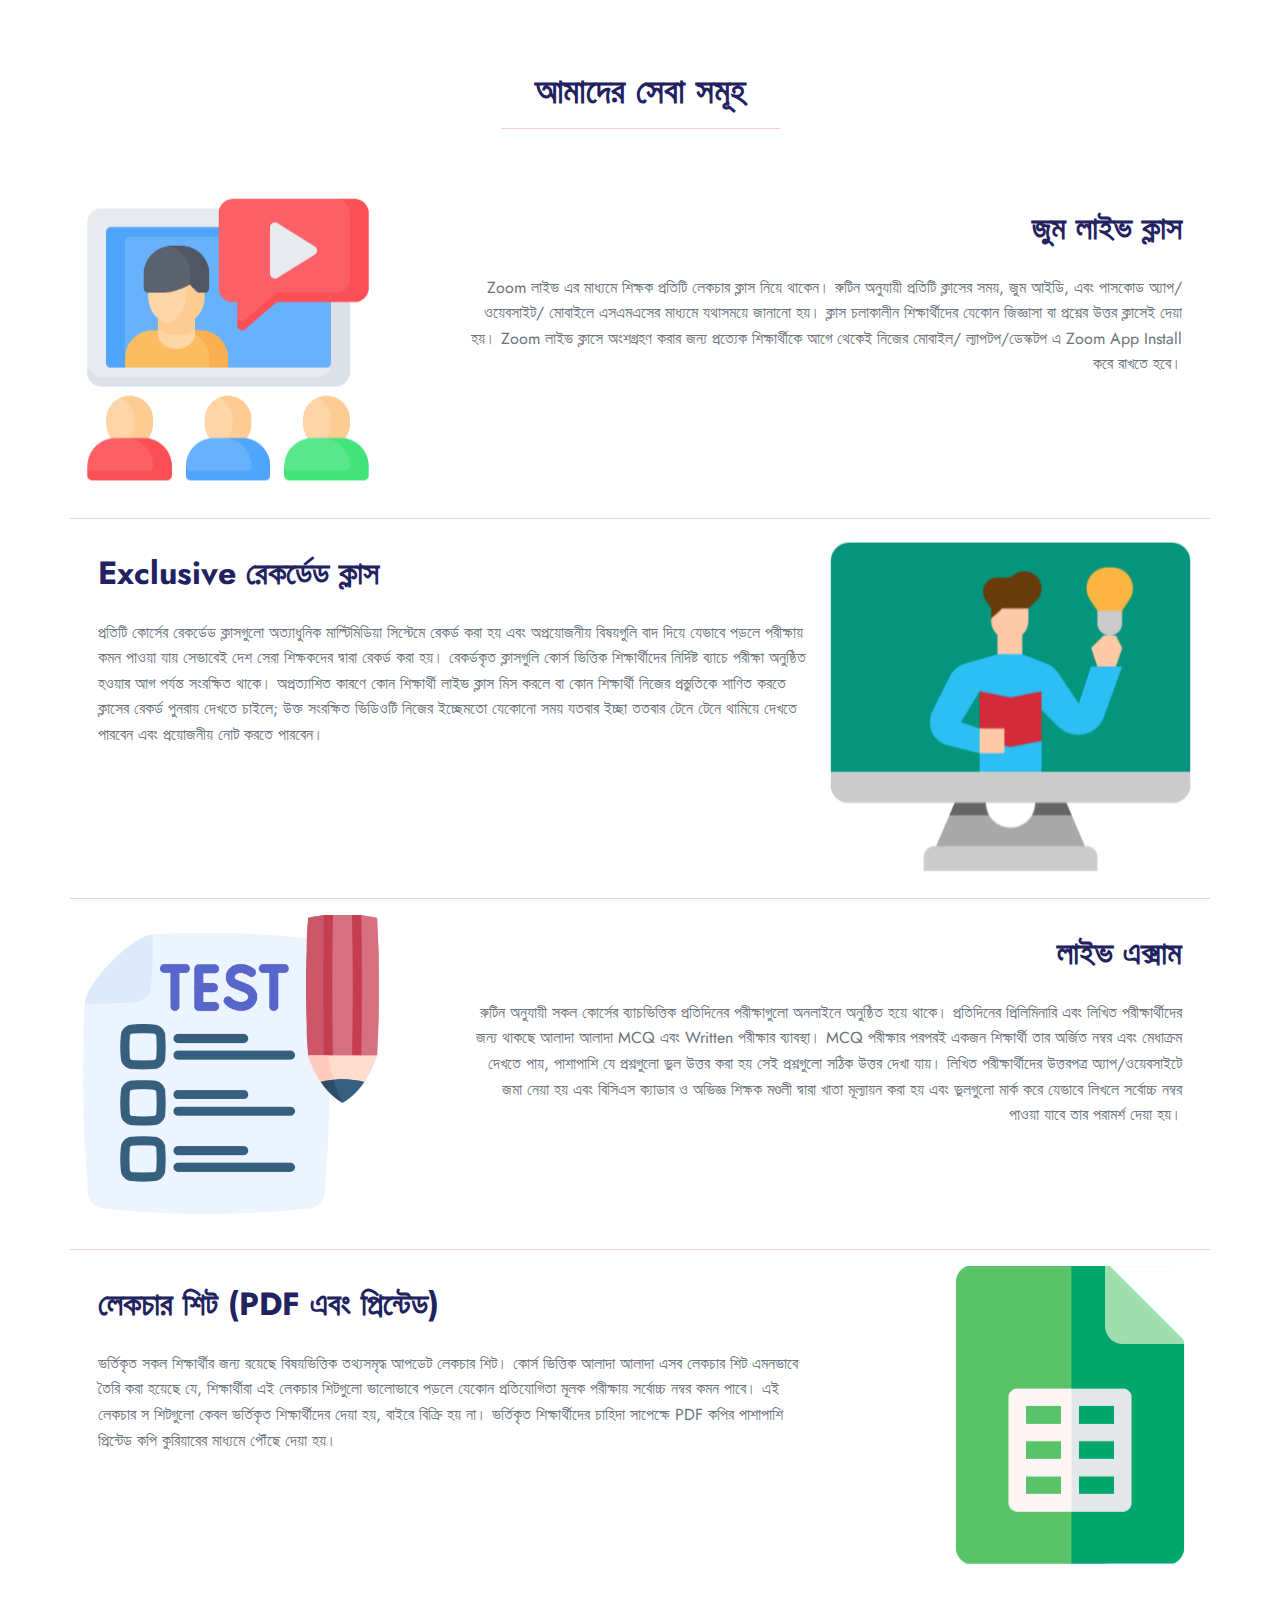
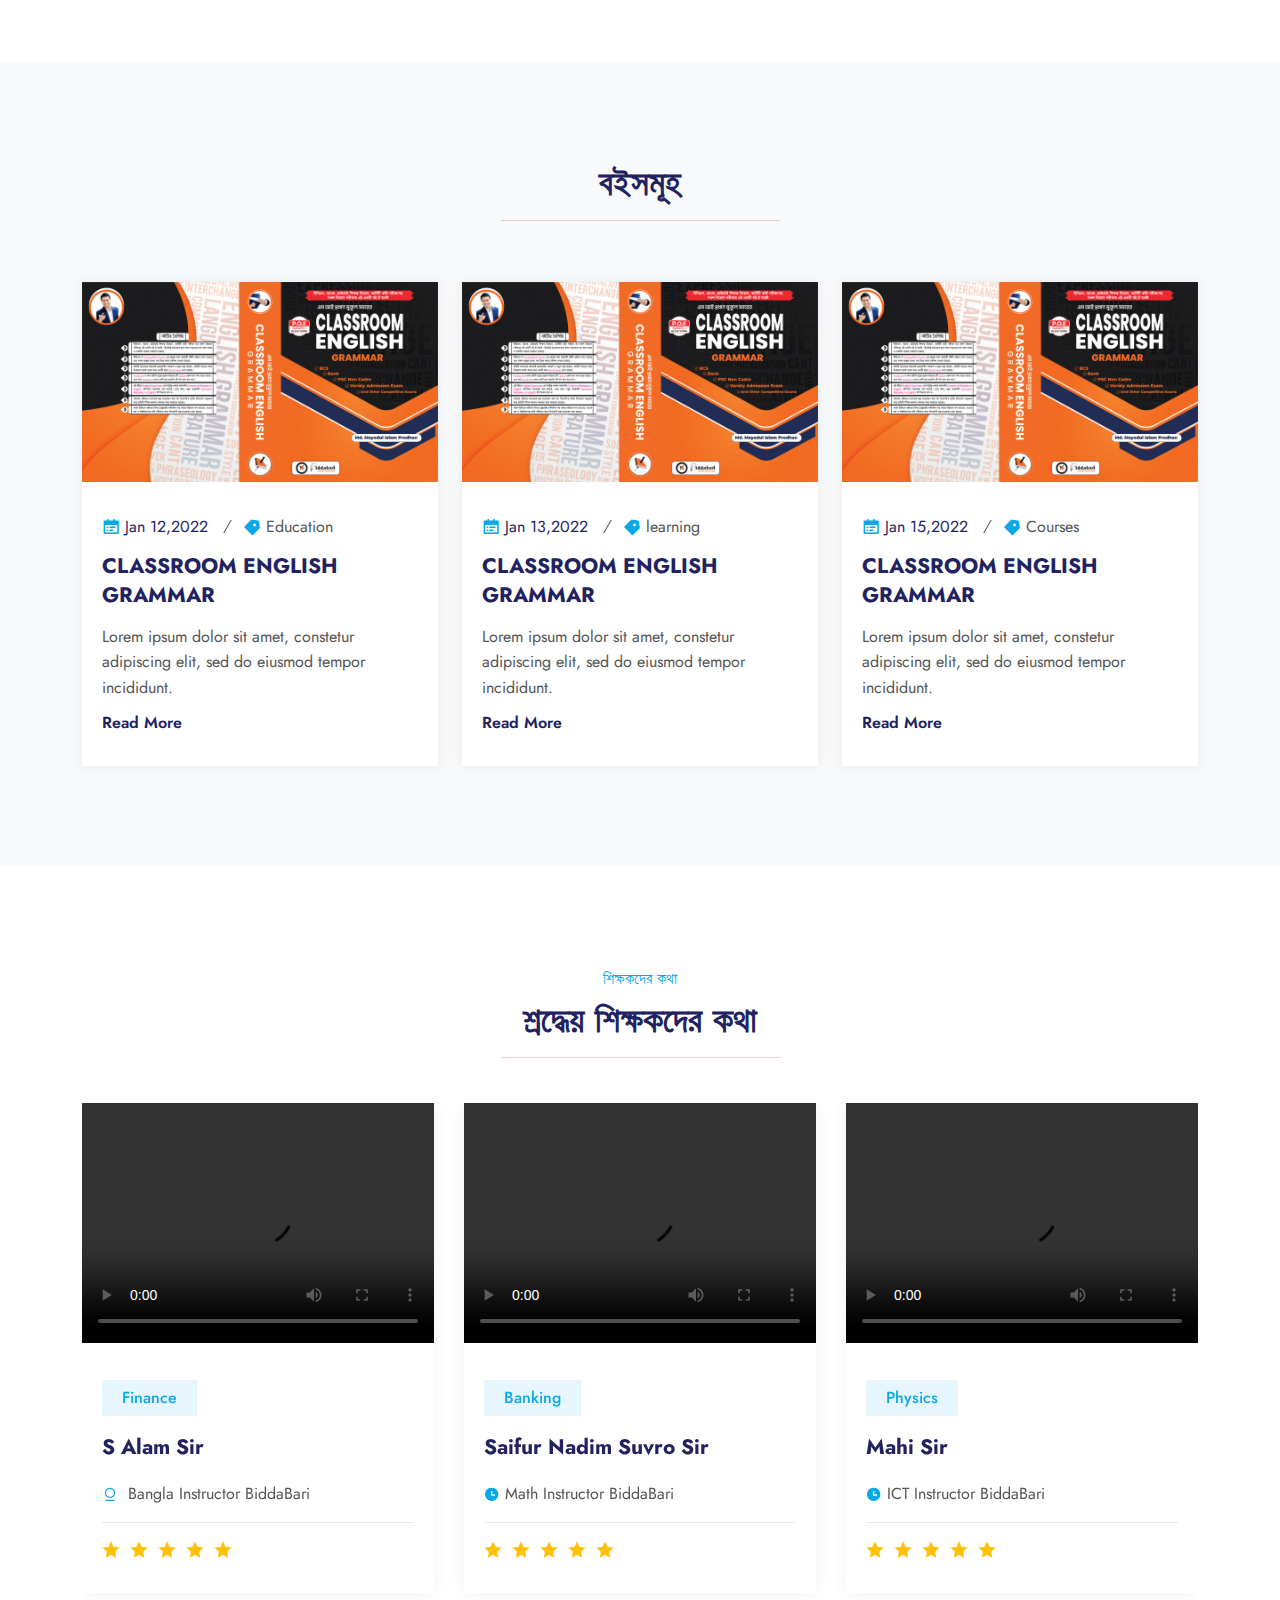
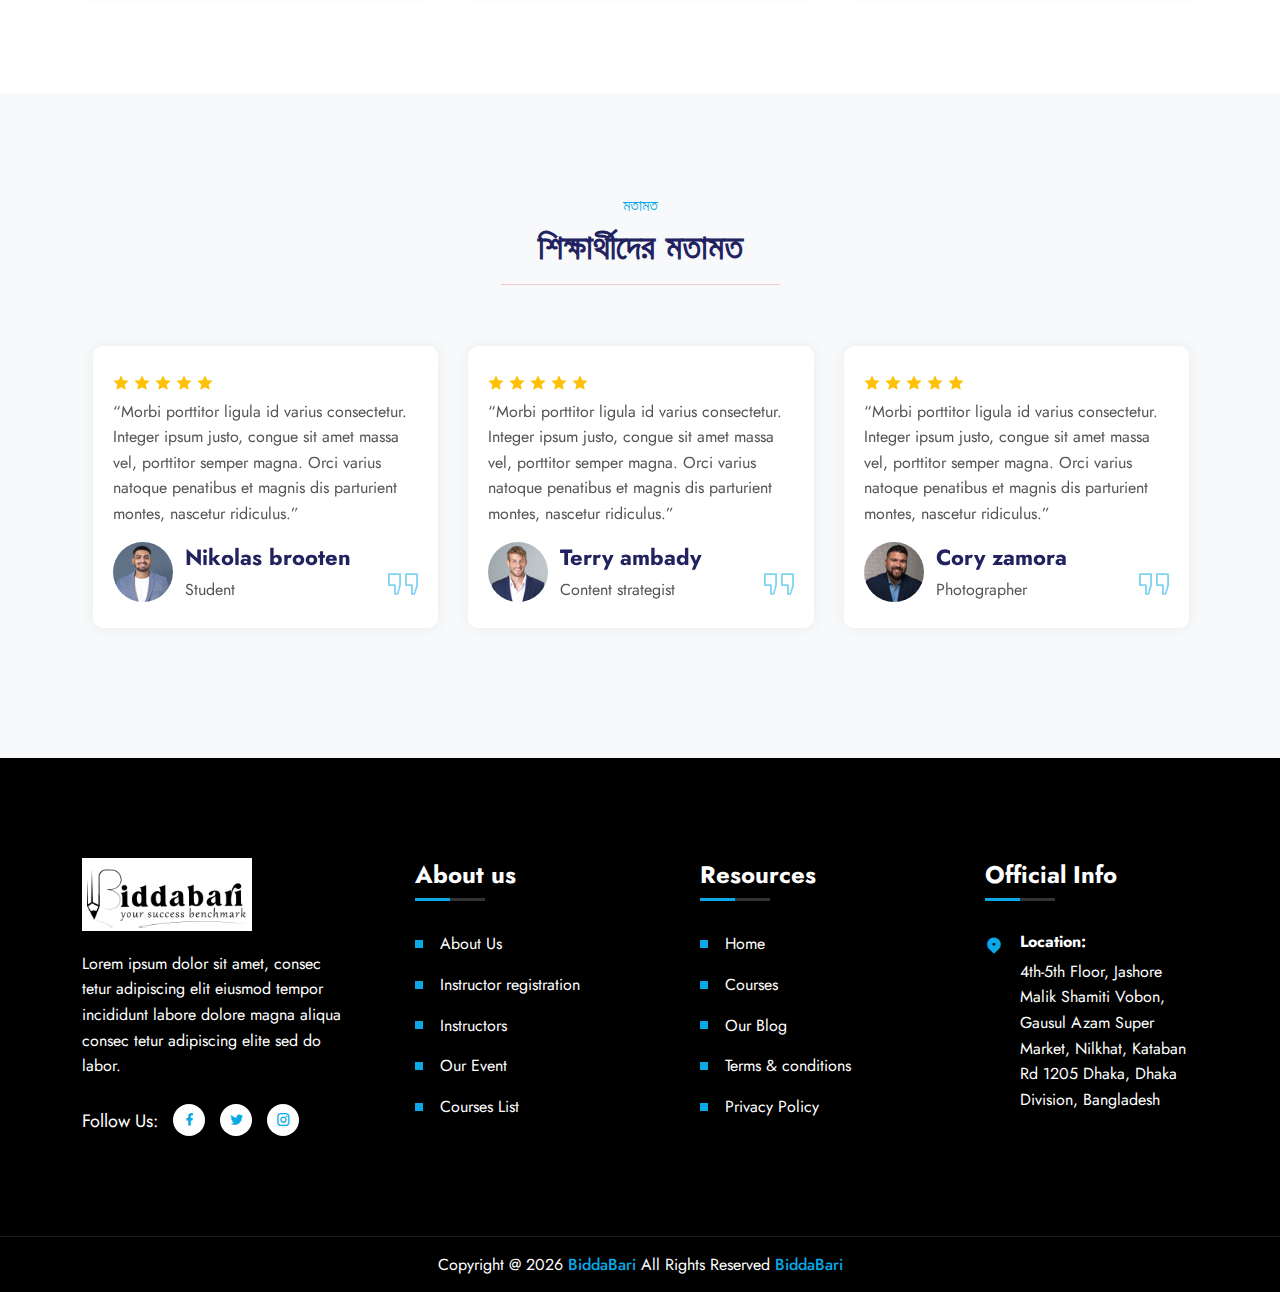
==== commit 0fb95b49: "news tinker and course complete" ====
--- a/index.html
+++ b/index.html
@@ -21,6 +21,8 @@
  <title>BiddaBari - The First Job Study Online Platform in Bangladesh</title>
 
  <link rel="icon" type="image/png" href="assets/images/favicon.png">
+ <link rel="stylesheet" href="assets/news-tinker/style.css">
+
 </head>
 <body>
 
@@ -43,7 +45,7 @@
 <header class="top-header">
  <div class="container-fluid">
   <div class="row align-items-center">
-   <div class="col-lg-9 col-md-8">
+   <div class="col-lg-4 col-md-4">
     <div class="header-left">
      <ul>
       <li>
@@ -57,7 +59,17 @@
      </ul>
     </div>
    </div>
-   <div class="col-lg-3 col-md-4">
+   <div class="col-lg-7 col-md-4 acme-news-ticker">
+    <div class="acme-news-ticker-box">
+     <ul class="my-news-ticker">
+      <li><a href="">প্রাইমারি বুলেট যমুনা লাইভ ব্যাচ-(৪)প্রাইমারি বুলেট যমুনা লাইভ ব্যাচ-(৪)প্রাইমারি বুলেট যমুনা লাইভ ব্যাচ-(৪)প্রাইমারি বুলেট যমুনা লাইভ ব্যাচ-(৪)প্রাইমারি বুলেট যমুনা লাইভ ব্যাচ-(৪)প্রাইমারি বুলেট যমুনা লাইভ ব্যাচ-(৪)</a></li>&nbsp;&nbsp;&nbsp;&nbsp;&nbsp;&nbsp;&nbsp;&nbsp;&nbsp;&nbsp;&nbsp;&nbsp;&nbsp;&nbsp;
+      <li><a href="">প্রাইমারি বুলেট যমুনা লাইভ ব্যাচ-(5)</a></li>
+      <li><a href="">প্রাইমারি বুলেট যমুনা লাইভ ব্যাচ-(6)</a></li>
+      <li><a href="">প্রাইমারি বুলেট যমুনা লাইভ ব্যাচ-(7)</a></li>
+     </ul>
+    </div>
+   </div>
+   <div class="col-lg-1 col-md-4">
     <div class="header-right">
      <ul class="social-list">
       <li>
@@ -336,72 +348,196 @@
 <div class="categories-area pb-70">
  <div class="container">
   <div class="section-title mb-45 text-center">
-   <h2>কোর্স  <b>ক্যাটাগরি</b></h2>
+<!--   <h2>কোর্স  <b>ক্যাটাগরি</b></h2>-->
+   <h2>কোর্স  <b>সমূহ</b></h2>
    <hr class="w-25 mx-auto bg-danger"/>
   </div>
-  <div class="categories-slider owl-carousel owl-theme">
-   <div class="categories-item">
-    <a href="courses-details.html">
-     <img src="assets/images/categories/categories-img1.jpg" alt="Categories">
-    </a>
-    <div class="content">
+
+  <div class="row">
+   <div class="col-md-3">
+    <div class="categories-item">
      <a href="courses-details.html">
-      <i class="flaticon-web-development"></i>
-      <h3>ফ্রি সার্ভিস</h3>
-     </a>
-    </div>
-   </div>
-   <div class="categories-item">
-    <a href="courses-details.html">
-     <img src="assets/images/categories/categories-img2.jpg" alt="Categories">
-    </a>
-    <div class="content">
-     <a href="courses.html">
-      <i class="flaticon-design"></i>
-      <h3>বিসিএস
-       বিসিএস প্রিলি ও লিখিত ব্যাচ
-       ব্যাংক জব
-      </h3>
-     </a>
-    </div>
-   </div>
-   <div class="categories-item">
-    <a href="courses-details.html">
-     <img src="assets/images/categories/categories-img3.jpg" alt="Categories">
-    </a>
-    <div class="content">
-     <a href="courses.html">
-      <i class="flaticon-wellness"></i>
-      <h3>ব্যাংক জব</h3>
-     </a>
-    </div>
-   </div>
-   <div class="categories-item">
-    <a href="courses-details.html">
-     <img src="assets/images/categories/categories-img4.jpg" alt="Categories">
-    </a>
-    <div class="content">
-     <a href="courses.html">
-      <i class="flaticon-heart-beat"></i>
-      <h3>প্রাইমারি
-       শর্ট কোর্স
-      </h3>
-     </a>
-    </div>
-   </div>
-   <div class="categories-item">
-    <a href="courses-details.html">
-     <img src="assets/images/categories/categories-img5.jpg" alt="Categories">
-    </a>
-    <div class="content">
-     <a href="courses.html">
-      <i class="flaticon-camera"></i>
-      <h3>Exam Section
-      </h3>
-     </a>
-    </div>
-   </div>
-  </div>
+      <img src="assets/images/categories/categories-img1.jpg" alt="Categories">
+     </a>
+     <div class="content">
+      <a href="courses-details.html">
+       <i class="flaticon-web-development"></i>
+       <h3>ফ্রি সার্ভিস</h3>
+      </a>
+     </div>
+    </div>
+   </div>
+   <div class="col-md-3">
+    <div class="categories-item">
+     <a href="courses-details.html">
+      <img src="assets/images/categories/categories-img2.jpg" alt="Categories">
+     </a>
+     <div class="content">
+      <a href="courses.html">
+       <i class="flaticon-design"></i>
+       <h3>বিসিএস
+        বিসিএস প্রিলি ও লিখিত ব্যাচ
+        ব্যাংক জব
+       </h3>
+      </a>
+     </div>
+    </div>
+   </div>
+    <div class="col-md-3">
+     <div class="categories-item">
+      <a href="courses-details.html">
+       <img src="assets/images/categories/categories-img3.jpg" alt="Categories">
+      </a>
+      <div class="content">
+       <a href="courses.html">
+        <i class="flaticon-wellness"></i>
+        <h3>ব্যাংক জব</h3>
+       </a>
+      </div>
+     </div>
+    </div>
+    <div class="col-md-3">
+     <div class="categories-item">
+      <a href="courses-details.html">
+       <img src="assets/images/categories/categories-img4.jpg" alt="Categories">
+      </a>
+      <div class="content">
+       <a href="courses.html">
+        <i class="flaticon-heart-beat"></i>
+        <h3>প্রাইমারি
+         শর্ট কোর্স
+        </h3>
+       </a>
+      </div>
+     </div>
+    </div>
+    <div class="col-md-3">
+     <div class="categories-item">
+      <a href="courses-details.html">
+       <img src="assets/images/categories/categories-img5.jpg" alt="Categories">
+      </a>
+      <div class="content">
+       <a href="courses.html">
+        <i class="flaticon-camera"></i>
+        <h3>Exam Section
+        </h3>
+       </a>
+      </div>
+     </div>
+    </div>
+   <div class="col-md-3">
+    <div class="categories-item">
+     <a href="courses-details.html">
+      <img src="assets/images/categories/categories-img4.jpg" alt="Categories">
+     </a>
+     <div class="content">
+      <a href="courses.html">
+       <i class="flaticon-heart-beat"></i>
+       <h3>প্রাইমারি
+        শর্ট কোর্স
+       </h3>
+      </a>
+     </div>
+    </div>
+   </div>
+   <div class="col-md-3">
+    <div class="categories-item">
+     <a href="courses-details.html">
+      <img src="assets/images/categories/categories-img3.jpg" alt="Categories">
+     </a>
+     <div class="content">
+      <a href="courses.html">
+       <i class="flaticon-wellness"></i>
+       <h3>ব্যাংক জব</h3>
+      </a>
+     </div>
+    </div>
+   </div>
+   <div class="col-md-3">
+    <div class="categories-item">
+     <a href="courses-details.html">
+      <img src="assets/images/categories/categories-img2.jpg" alt="Categories">
+     </a>
+     <div class="content">
+      <a href="courses.html">
+       <i class="flaticon-design"></i>
+       <h3>বিসিএস
+        বিসিএস প্রিলি ও লিখিত ব্যাচ
+        ব্যাংক জব
+       </h3>
+      </a>
+     </div>
+    </div>
+   </div>
+
+  </div>
+
+<!--  <div class="categories-slider owl-carousel owl-theme">-->
+
+<!--   <div class="categories-item">-->
+<!--    <a href="courses-details.html">-->
+<!--     <img src="assets/images/categories/categories-img1.jpg" alt="Categories">-->
+<!--    </a>-->
+<!--    <div class="content">-->
+<!--     <a href="courses-details.html">-->
+<!--      <i class="flaticon-web-development"></i>-->
+<!--      <h3>ফ্রি সার্ভিস</h3>-->
+<!--     </a>-->
+<!--    </div>-->
+<!--   </div>-->
+
+<!--   <div class="categories-item">-->
+<!--    <a href="courses-details.html">-->
+<!--     <img src="assets/images/categories/categories-img2.jpg" alt="Categories">-->
+<!--    </a>-->
+<!--    <div class="content">-->
+<!--     <a href="courses.html">-->
+<!--      <i class="flaticon-design"></i>-->
+<!--      <h3>বিসিএস-->
+<!--       বিসিএস প্রিলি ও লিখিত ব্যাচ-->
+<!--       ব্যাংক জব-->
+<!--      </h3>-->
+<!--     </a>-->
+<!--    </div>-->
+<!--   </div>-->
+<!--   <div class="categories-item">-->
+<!--    <a href="courses-details.html">-->
+<!--     <img src="assets/images/categories/categories-img3.jpg" alt="Categories">-->
+<!--    </a>-->
+<!--    <div class="content">-->
+<!--     <a href="courses.html">-->
+<!--      <i class="flaticon-wellness"></i>-->
+<!--      <h3>ব্যাংক জব</h3>-->
+<!--     </a>-->
+<!--    </div>-->
+<!--   </div>-->
+<!--   <div class="categories-item">-->
+<!--    <a href="courses-details.html">-->
+<!--     <img src="assets/images/categories/categories-img4.jpg" alt="Categories">-->
+<!--    </a>-->
+<!--    <div class="content">-->
+<!--     <a href="courses.html">-->
+<!--      <i class="flaticon-heart-beat"></i>-->
+<!--      <h3>প্রাইমারি-->
+<!--       শর্ট কোর্স-->
+<!--      </h3>-->
+<!--     </a>-->
+<!--    </div>-->
+<!--   </div>-->
+<!--   <div class="categories-item">-->
+<!--    <a href="courses-details.html">-->
+<!--     <img src="assets/images/categories/categories-img5.jpg" alt="Categories">-->
+<!--    </a>-->
+<!--    <div class="content">-->
+<!--     <a href="courses.html">-->
+<!--      <i class="flaticon-camera"></i>-->
+<!--      <h3>Exam Section-->
+<!--      </h3>-->
+<!--     </a>-->
+<!--    </div>-->
+<!--   </div>-->
+<!--  </div>-->
+
  </div>
 </div>
 
@@ -409,7 +545,7 @@
 <div class="courses-area-two section-bg pt-100 pb-70">
  <div class="container">
   <div class="section-title text-center mb-45">
-   <span>কোর্স সমূহ</span>
+<!--   <span>কোর্স সমূহ</span>-->
    <h2>চলমান কোর্স সমূহ</h2>
    <hr class="w-25 mx-auto bg-danger"/>
   </div>
@@ -420,20 +556,25 @@
       <img src="assets/images/courses/dMaZ13RIiljNXFuctxgHjb2V0M4gD81F.jpg" alt="Courses" />
      </a>
      <div class="content">
-      <a href="courses.html" class="tag-btn">Design</a>
-      <div class="price-text">$120</div>
       <h3><a href="courses-details.html">প্রাইমারি বুলেট যমুনা লাইভ ব্যাচ-(৪)</a></h3>
       <ul class="course-list">
-       <li><i class="ri-time-fill"></i> 10 hr 07 min</li>
-       <li><i class="ri-vidicon-fill"></i> 67 lectures</li>
+       <li><i class="ri-time-fill"></i> 06 hr</li>
+       <li><i class="ri-vidicon-fill"></i> 10 lectures</li>
+       <li><i class="ri-file-pdf-line"></i> 10 PDF</li>
+       <li><i class="ri-a-b"></i> 10 Exam</li>
+       <li><i class="ri-store-3-line"></i>10 live class</li>
+
       </ul>
+      <div class="price-box mb-2">
+       <div class="dis-course-price">
+        <span class="course-price course-price-full">Course Fee  Tk 400 </span>
+       </div>
+
+      </div>
       <div class="bottom-content">
-       <a href="" class="btn btn-warning">Read More</a>
-       <div class="rating mt-2">
-        <i class="ri-star-fill"></i>
-        <i class="ri-star-fill"></i>
-        <i class="ri-star-fill"></i>
-        <i class="ri-star-fill"></i>
+       <a href="" class="btn btn-warning">বিস্তারিত দেখুন</a>
+       <div class="rating ">
+        <a href="" class="btn btn-warning">কোর্সটি কিনুন</a>
        </div>
       </div>
      </div>
@@ -445,20 +586,39 @@
       <img src="assets/images/courses/wVAD2nPNz8VlhQai62RKs37wZn7c8byY.jpg" alt="Courses" />
      </a>
      <div class="content">
-      <a href="courses.html" class="tag-btn">Accounting</a>
-      <div class="price-text">$129</div>
       <h3><a href="courses-details.html">প্রাইমারি বুলেট পদ্মা লাইভ ব্যাচ-৩</a></h3>
       <ul class="course-list">
-       <li><i class="ri-time-fill"></i> 04 hr 07 min</li>
-       <li><i class="ri-vidicon-fill"></i> 27 lectures</li>
+       <li><i class="ri-time-fill"></i> 06 hr</li>
+       <li><i class="ri-vidicon-fill"></i> 10 lectures</li>
+       <li><i class="ri-file-pdf-line"></i> 10 PDF</li>
+       <li><i class="ri-a-b"></i> 10 Exam</li>
+       <li><i class="ri-store-3-line"></i>10 live class</li>
+
       </ul>
+      <div class="price-box mb-2">
+       <div class="discount-time">
+        <div class="countdown show" data-Date='2023/4/25 23:33:53'>
+         <div class="running">
+          <timer>
+           <span class="days"></span><i>দিন</i>
+           <span class="hours"></span><i>ঘণ্টা</i>
+           <span class="minutes"></span><i>মিনিট</i>
+           <span class="seconds"></span><i>সেকেন্ড বাকি</i>
+          </timer>
+         </div>
+        </div>
+
+       </div>
+       <div class="dis-course-price">
+        <span class="course-price">Course Fee  Tk <del>400</del> </span>
+        <span class="dis-course-amount">After Discount 200 TK</span>
+       </div>
+
+      </div>
       <div class="bottom-content">
-       <a href="" class="btn btn-warning">Read More</a>
-       <div class="rating mt-2">
-        <i class="ri-star-fill"></i>
-        <i class="ri-star-fill"></i>
-        <i class="ri-star-fill"></i>
-        <i class="ri-star-fill"></i>
+       <a href="" class="btn btn-warning">বিস্তারিত দেখুন</a>
+       <div class="rating ">
+        <a href="" class="btn btn-warning">কোর্সটি কিনুন</a>
        </div>
       </div>
      </div>
@@ -470,20 +630,39 @@
       <img src="assets/images/courses/p0mLoI9jrRPoufoDdcnRR7eVcKWMmteY.jpeg" alt="Courses" />
      </a>
      <div class="content">
-      <a href="courses.html" class="tag-btn">Physics</a>
-      <div class="price-text">$100</div>
       <h3><a href="courses-details.html">প্রাইমারি বুলেট পদ্মা টার্গেট লাইভ ব্যাচ</a></h3>
       <ul class="course-list">
-       <li><i class="ri-time-fill"></i> 02 hr 00 min</li>
-       <li><i class="ri-vidicon-fill"></i> 17 lectures</li>
+       <li><i class="ri-time-fill"></i> 06 hr</li>
+       <li><i class="ri-vidicon-fill"></i> 10 lectures</li>
+       <li><i class="ri-file-pdf-line"></i> 10 PDF</li>
+       <li><i class="ri-a-b"></i> 10 Exam</li>
+       <li><i class="ri-store-3-line"></i>10 live class</li>
+
       </ul>
+      <div class="price-box mb-2">
+       <div class="discount-time">
+        <div class="countdown show" data-Date='2023/4/25 23:33:53'>
+         <div class="running">
+          <timer>
+           <span class="days"></span><i>দিন</i>
+           <span class="hours"></span><i>ঘণ্টা</i>
+           <span class="minutes"></span><i>মিনিট</i>
+           <span class="seconds"></span><i>সেকেন্ড বাকি</i>
+          </timer>
+         </div>
+        </div>
+
+       </div>
+       <div class="dis-course-price">
+        <span class="course-price">Course Fee  Tk <del>400</del> </span>
+        <span class="dis-course-amount">After Discount 200 TK</span>
+       </div>
+
+      </div>
       <div class="bottom-content">
-       <a href="" class="btn btn-warning">Read More</a>
-       <div class="rating mt-2">
-        <i class="ri-star-fill"></i>
-        <i class="ri-star-fill"></i>
-        <i class="ri-star-fill"></i>
-        <i class="ri-star-fill"></i>
+       <a href="" class="btn btn-warning">বিস্তারিত দেখুন</a>
+       <div class="rating ">
+        <a href="" class="btn btn-warning">কোর্সটি কিনুন</a>
        </div>
       </div>
      </div>
@@ -495,20 +674,39 @@
       <img src="assets/images/courses/dMaZ13RIiljNXFuctxgHjb2V0M4gD81F.jpg" alt="Courses" />
      </a>
      <div class="content">
-      <a href="courses.html" class="tag-btn">Business</a>
-      <div class="price-text">$140</div>
       <h3><a href="courses-details.html">প্রাইমারি বুলেট পদ্মা টার্গেট লাইভ ব্যাচ</a></h3>
       <ul class="course-list">
-       <li><i class="ri-time-fill"></i> 04 hr 00 min</li>
-       <li><i class="ri-vidicon-fill"></i> 07 lectures</li>
+       <li><i class="ri-time-fill"></i> 06 hr</li>
+       <li><i class="ri-vidicon-fill"></i> 10 lectures</li>
+       <li><i class="ri-file-pdf-line"></i> 10 PDF</li>
+       <li><i class="ri-a-b"></i> 10 Exam</li>
+       <li><i class="ri-store-3-line"></i>10 live class</li>
+
       </ul>
+      <div class="price-box mb-2">
+       <div class="discount-time">
+        <div class="countdown show" data-Date='2023/4/25 23:33:53'>
+         <div class="running">
+          <timer>
+           <span class="days"></span><i>দিন</i>
+           <span class="hours"></span><i>ঘণ্টা</i>
+           <span class="minutes"></span><i>মিনিট</i>
+           <span class="seconds"></span><i>সেকেন্ড বাকি</i>
+          </timer>
+         </div>
+        </div>
+
+       </div>
+       <div class="dis-course-price">
+        <span class="course-price">Course Fee  Tk <del>400</del> </span>
+        <span class="dis-course-amount">After Discount 200 TK</span>
+       </div>
+
+      </div>
       <div class="bottom-content">
-       <a href="" class="btn btn-warning">Read More</a>
-       <div class="rating mt-2">
-        <i class="ri-star-fill"></i>
-        <i class="ri-star-fill"></i>
-        <i class="ri-star-fill"></i>
-        <i class="ri-star-fill"></i>
+       <a href="" class="btn btn-warning">বিস্তারিত দেখুন</a>
+       <div class="rating ">
+        <a href="" class="btn btn-warning">কোর্সটি কিনুন</a>
        </div>
       </div>
      </div>
@@ -520,20 +718,39 @@
       <img src="assets/images/courses/p0mLoI9jrRPoufoDdcnRR7eVcKWMmteY.jpeg" alt="Courses" />
      </a>
      <div class="content">
-      <a href="courses.html" class="tag-btn">Finance</a>
-      <div class="price-text">$159</div>
       <h3><a href="courses-details.html">প্রাইমারি বুলেট পদ্মা টার্গেট লাইভ ব্যাচ</a></h3>
       <ul class="course-list">
-       <li><i class="ri-time-fill"></i> 03 hr 00 min</li>
-       <li><i class="ri-vidicon-fill"></i> 17 lectures</li>
+       <li><i class="ri-time-fill"></i> 06 hr</li>
+       <li><i class="ri-vidicon-fill"></i> 10 lectures</li>
+       <li><i class="ri-file-pdf-line"></i> 10 PDF</li>
+       <li><i class="ri-a-b"></i> 10 Exam</li>
+       <li><i class="ri-store-3-line"></i>10 live class</li>
+
       </ul>
+      <div class="price-box mb-2">
+       <div class="discount-time">
+        <div class="countdown show" data-Date='2023/4/25 23:33:53'>
+         <div class="running">
+          <timer>
+           <span class="days"></span><i>দিন</i>
+           <span class="hours"></span><i>ঘণ্টা</i>
+           <span class="minutes"></span><i>মিনিট</i>
+           <span class="seconds"></span><i>সেকেন্ড বাকি</i>
+          </timer>
+         </div>
+        </div>
+
+       </div>
+       <div class="dis-course-price">
+        <span class="course-price">Course Fee  Tk <del>400</del> </span>
+        <span class="dis-course-amount">After Discount 200 TK</span>
+       </div>
+
+      </div>
       <div class="bottom-content">
-       <a href="" class="btn btn-warning">Read More</a>
-       <div class="rating mt-2">
-        <i class="ri-star-fill"></i>
-        <i class="ri-star-fill"></i>
-        <i class="ri-star-fill"></i>
-        <i class="ri-star-fill"></i>
+       <a href="" class="btn btn-warning">বিস্তারিত দেখুন</a>
+       <div class="rating ">
+        <a href="" class="btn btn-warning">কোর্সটি কিনুন</a>
        </div>
       </div>
      </div>
@@ -545,22 +762,43 @@
       <img src="assets/images/courses/wY21xfsdGN0StjITSuFkL8ekeGVCPP2H.jpg" alt="Courses" />
      </a>
      <div class="content">
-      <a href="courses.html" class="tag-btn">Banking</a>
-      <div class="price-text">$200</div>
+<!--      <a href="courses.html" class="tag-btn">Banking</a>-->
+<!--      <div class="price-text">$200</div>-->
       <h3><a href="courses-details.html">প্রাইমারি বুলেট পদ্মা টার্গেট লাইভ ব্যাচ</a></h3>
       <ul class="course-list">
-       <li><i class="ri-time-fill"></i> 06 hr 00 min</li>
+       <li><i class="ri-time-fill"></i> 06 hr</li>
        <li><i class="ri-vidicon-fill"></i> 10 lectures</li>
+       <li><i class="ri-file-pdf-line"></i> 10 PDF</li>
+       <li><i class="ri-a-b"></i> 10 Exam</li>
+       <li><i class="ri-store-3-line"></i>10 live class</li>
+
       </ul>
+      <div class="price-box mb-2">
+       <div class="discount-time">
+        <div class="countdown show" data-Date='2023/4/25 23:33:53'>
+         <div class="running">
+          <timer>
+           <span class="days"></span><i>দিন</i>
+           <span class="hours"></span><i>ঘণ্টা</i>
+           <span class="minutes"></span><i>মিনিট</i>
+           <span class="seconds"></span><i>সেকেন্ড বাকি</i>
+          </timer>
+         </div>
+        </div>
+
+       </div>
+       <div class="dis-course-price">
+        <span class="course-price">Course Fee  Tk <del>400</del> </span>
+        <span class="dis-course-amount">After Discount 200 TK</span>
+       </div>
+
+      </div>
       <div class="bottom-content">
-       <a href="" class="btn btn-warning">Read More</a>
-       <div class="rating mt-2">
-        <i class="ri-star-fill"></i>
-        <i class="ri-star-fill"></i>
-        <i class="ri-star-fill"></i>
-        <i class="ri-star-fill"></i>
-       </div>
-      </div>
+             <a href="" class="btn btn-warning">বিস্তারিত দেখুন</a>
+             <div class="rating ">
+                 <a href="" class="btn btn-warning">কোর্সটি কিনুন</a>
+             </div>
+         </div>
      </div>
     </div>
    </div>
@@ -1120,6 +1358,7 @@
 
 
 
+
 <script src="assets/js/jquery.min.js"></script>
 
 <!--<script src="assets/js/plugins.js"></script>-->
@@ -1139,6 +1378,34 @@
 
 
 <script src="assets/js/custom.js"></script>
+
+
+<script src="assets/news-tinker/acmeticker.js"></script>
+<script type="text/javascript">
+ jQuery(document).ready(function ($) {
+  $('.my-news-ticker').AcmeTicker({
+   type:'marquee',/*horizontal/horizontal/Marquee/type*/
+   direction: 'left',/*up/down/left/right*/
+   speed:0.05,/*true/false/number*/ /*For vertical/horizontal 600*//*For marquee 0.05*//*For typewriter 50*/
+   controls: {
+    prev: $('.acme-news-ticker-prev'),/*Can be used for horizontal/horizontal/typewriter*//*not work for marquee*/
+    toggle: $('.acme-news-ticker-pause'),/*Can be used for horizontal/horizontal/typewriter*//*not work for marquee*/
+    next: $('.acme-news-ticker-next')/*Can be used for horizontal/horizontal/marquee/typewriter*/
+   }
+  });
+ })
+
+</script>
+<script src="assets/js/multi-countdown.js"></script>
+<script>
+ /* Only for Demo proposal */
+ var date = new Date(); // Now
+ date.setDate(date.getDate() + 30); // Set now + 30 days as the new date
+ const ye = new Intl.DateTimeFormat('en', { year: 'numeric' }).format(date);
+ const mo = new Intl.DateTimeFormat('en', { month: 'numeric' }).format(date);
+ const da = new Intl.DateTimeFormat('en', { day: '2-digit' }).format(date);
+ const dateText = ye + '/' + mo + '/' + da;
+</script>
 </body>
 
 
--- a/assets/css/custom.css
+++ b/assets/css/custom.css
@@ -19,6 +19,141 @@
 }
 .default-btn.two{
     background-color: #000 !important;
+}
+.navbar-area{
+    box-shadow: 0px 10px 10px #D6D6D6;
+    /*box-shadow: 0px 0px 10px #7c4c47;*/
+    position: relative;
+    z-index: 99999;
+    position: relative;
+    width: 100%;
+    left: 0;
+}
+.hero-slider-area{
+    background-color: #F0F0F0;
+    color: #fff !important;
+}
+/*.hero-slider-area h1,p{*/
+/*    color: #fff !important;*/
+/*}*/
+
+.featured-item-two{
+    box-shadow: 0 0 15px #D6D6D6;
+}
+.featured-item-two::before{
+    background-color: #F18345;
+}
+.featured-item-two a i{
+    color: #F18345 !important;
+}
+.featured-item-two h3{
+    font-size: 27px;
+}
+.featured-item-two:hover a i{
+    color: #fff !important;
+}
+.default-btn{
+   background-color: #000;
+}
+.default-btn::before{
+   background-color: #F18345;
+}
+/*.categories-item{*/
+/*    box-shadow: 0px 0px 25px #F0F0F0;*/
+/*}*/
+.categories-item h3{
+    font-size: 17px;
+}
+.categories-item::before{
+    background-color: #F18345;
+}
+.categories-item .content a i{
+    color: #000;
+}
+.categories-item:hover .content a i{
+    color: #F18345;
+}
+.categories-item{
+    box-shadow: 0px 0px 25px #D6D6D6;
+}
+.categories-item a img{
+    border: 2px solid #F18345;
+
+}
+.price-box .discount-time{
+    background: red;
+    height: 50px;
+    line-height: 50px;
+    text-align: center;
+}
+.price-box .discount-time span{
+    color: #fff;
+    /*border: 2px solid #000;*/
+    padding: 8px;
+    font-size: 17px;
+    border-radius: 6px;
+
+}
+.price-box .discount-time i{
+    color: #fff;
+    font-size: 26px;
+}
+.running{
+    display: block !important;
+    text-align: center !important;
+}
+.dis-course-price span{
+    color: #fff;
+}
+.dis-course-price .course-price{
+    background-color: green;
+    height: 50px;
+    line-height: 50px;
+    text-align: center;
+    display: inline-block;
+    width: 48%;
+    font-weight: 700;
+    font-size: 16px;
+}
+.dis-course-price .course-price-full{
+    width: 100%;
+}
+.dis-course-price .dis-course-amount{
+    background-color: #F18345;
+    height: 50px;
+    line-height: 50px;
+    text-align: center;
+    display: inline-block;
+    width: 50%;
+    position: relative;
+    right: -2px;
+    font-weight: 700;
+}
+
+.acme-news-ticker{
+    border: none !important ;
+    background: none !important;
+    top: -9px !important;
+    font-size: 25px !important;
+}
+.acme-news-ticker-box ul li a {
+    color: #fff !important;
+    margin-right: 50px;
+}
+.bottom-content a{
+    font-size: 32px;
+}
+.btn-warning {
+    color: #fff !important;
+    background-color: #000 !important;
+    border-color: #000 !important;
+}
+.btn-warning:focus {
+    box-shadow: 0 0 0 0px #000 !important;
+}
+.btn-warning:hover {
+    background-color: #F18345 !important;
+    border-color: #F18345 !important;
 }
 
 
@@ -80,6 +215,10 @@
         border-radius: 50%;
         color: #fff;
     }
+    .acme-news-ticker{
+        margin-top: 0px !important;
+    }
+
 
 
 }--- a/assets/news-tinker/style.css
+++ b/assets/news-tinker/style.css
@@ -0,0 +1,129 @@
+* {
+  margin: 0;
+  padding: 0; }
+
+*,
+::after,
+::before {
+  -webkit-box-sizing: border-box;
+          box-sizing: border-box; }
+
+a {
+  text-decoration: none;
+  -webkit-transition: all 0.5s ease-in-out 0s;
+  -o-transition: all 0.5s ease-in-out 0s;
+  transition: all 0.5s ease-in-out 0s; }
+  a:hover {
+    text-decoration: none; }
+
+/*-----------------------------
+	News Ticker
+------------------------------*/
+.acme-news-ticker {
+  background: #fff;
+  position: relative;
+  height: 45px;
+  border: 1px solid #1974d2;
+  margin-top: 45px; }
+  @media (min-width: 768px) {
+    .acme-news-ticker {
+      margin-top: 0; } }
+  .acme-news-ticker-label {
+    background: #1974d2;
+    padding: 10px;
+    width: auto;
+    float: left;
+    margin-right: 15px;
+    line-height: normal;
+    height: 100%;
+    color: #fff; }
+    @media (max-width: 575px) {
+      .acme-news-ticker-label {
+        position: absolute;
+        top: -45px; } }
+  .acme-news-ticker-box {
+    height: 100%;
+    padding-top: 10px;
+    overflow: hidden; }
+    @media (max-width: 575px) {
+      .acme-news-ticker-box {
+        padding-left: 10px;
+        padding-right: 120px; } }
+    .acme-news-ticker-box ul {
+      width: 100%;
+      list-style-type: none !important;
+      padding: 0;
+      margin: 0; }
+      .acme-news-ticker-box ul li a {
+        text-decoration: none; }
+  .acme-news-ticker-controls {
+    display: -webkit-box;
+    display: -ms-flexbox;
+    display: flex;
+    position: absolute;
+    height: 100%;
+    right: 0;
+    top: 0; }
+    .acme-news-ticker-controls button {
+      height: 100%;
+      background: #f6f6f6;
+      padding: 0;
+      width: 40px;
+      border-color: #eeeeee;
+      border-style: solid;
+      border-width: 0 0 0 1px;
+      cursor: pointer;
+      display: inline-block; }
+      .acme-news-ticker-controls button:hover {
+        background: #eeeeee; }
+      .acme-news-ticker-controls button.acme-news-ticker-arrow {
+        margin: 0;
+        display: inline-block;
+        position: relative; }
+        .acme-news-ticker-controls button.acme-news-ticker-arrow:after {
+          border-color: #999;
+          border-bottom-style: solid;
+          border-bottom-width: 2px;
+          border-right-style: solid;
+          border-right-width: 2px;
+          content: '';
+          display: inline-block;
+          height: 8px;
+          left: 50%;
+          position: absolute;
+          top: 50%;
+          width: 8px; }
+      .acme-news-ticker-controls button.acme-news-ticker-pause {
+        position: relative;
+        display: inline-block; }
+        .acme-news-ticker-controls button.acme-news-ticker-pause:before {
+          position: absolute;
+          content: "";
+          width: 10px;
+          height: 10px;
+          border-color: #999;
+          border-style: solid;
+          border-width: 0 2px 0;
+          -webkit-transform: translate(-50%, -50%);
+              -ms-transform: translate(-50%, -50%);
+                  transform: translate(-50%, -50%);
+          left: 50%;
+          top: 50%; }
+    .acme-news-ticker-controls.acme-news-ticker-horizontal-controls button.acme-news-ticker-prev:after {
+      -webkit-transform: translate(-50%, -50%) rotate(135deg);
+          -ms-transform: translate(-50%, -50%) rotate(135deg);
+              transform: translate(-50%, -50%) rotate(135deg); }
+    .acme-news-ticker-controls.acme-news-ticker-horizontal-controls button.acme-news-ticker-next:after {
+      -webkit-transform: translate(-50%, -50%) rotate(315deg);
+          -ms-transform: translate(-50%, -50%) rotate(315deg);
+              transform: translate(-50%, -50%) rotate(315deg); }
+    .acme-news-ticker-controls.acme-news-ticker-vertical-controls button.acme-news-ticker-prev:after {
+      -webkit-transform: translate(-50%, -50%) rotate(225deg);
+          -ms-transform: translate(-50%, -50%) rotate(225deg);
+              transform: translate(-50%, -50%) rotate(225deg); }
+    .acme-news-ticker-controls.acme-news-ticker-vertical-controls button.acme-news-ticker-next:after {
+      -webkit-transform: translate(-50%, -50%) rotate(405deg);
+          -ms-transform: translate(-50%, -50%) rotate(405deg);
+              transform: translate(-50%, -50%) rotate(405deg); }
+
+/*# sourceMappingURL=style.css.map */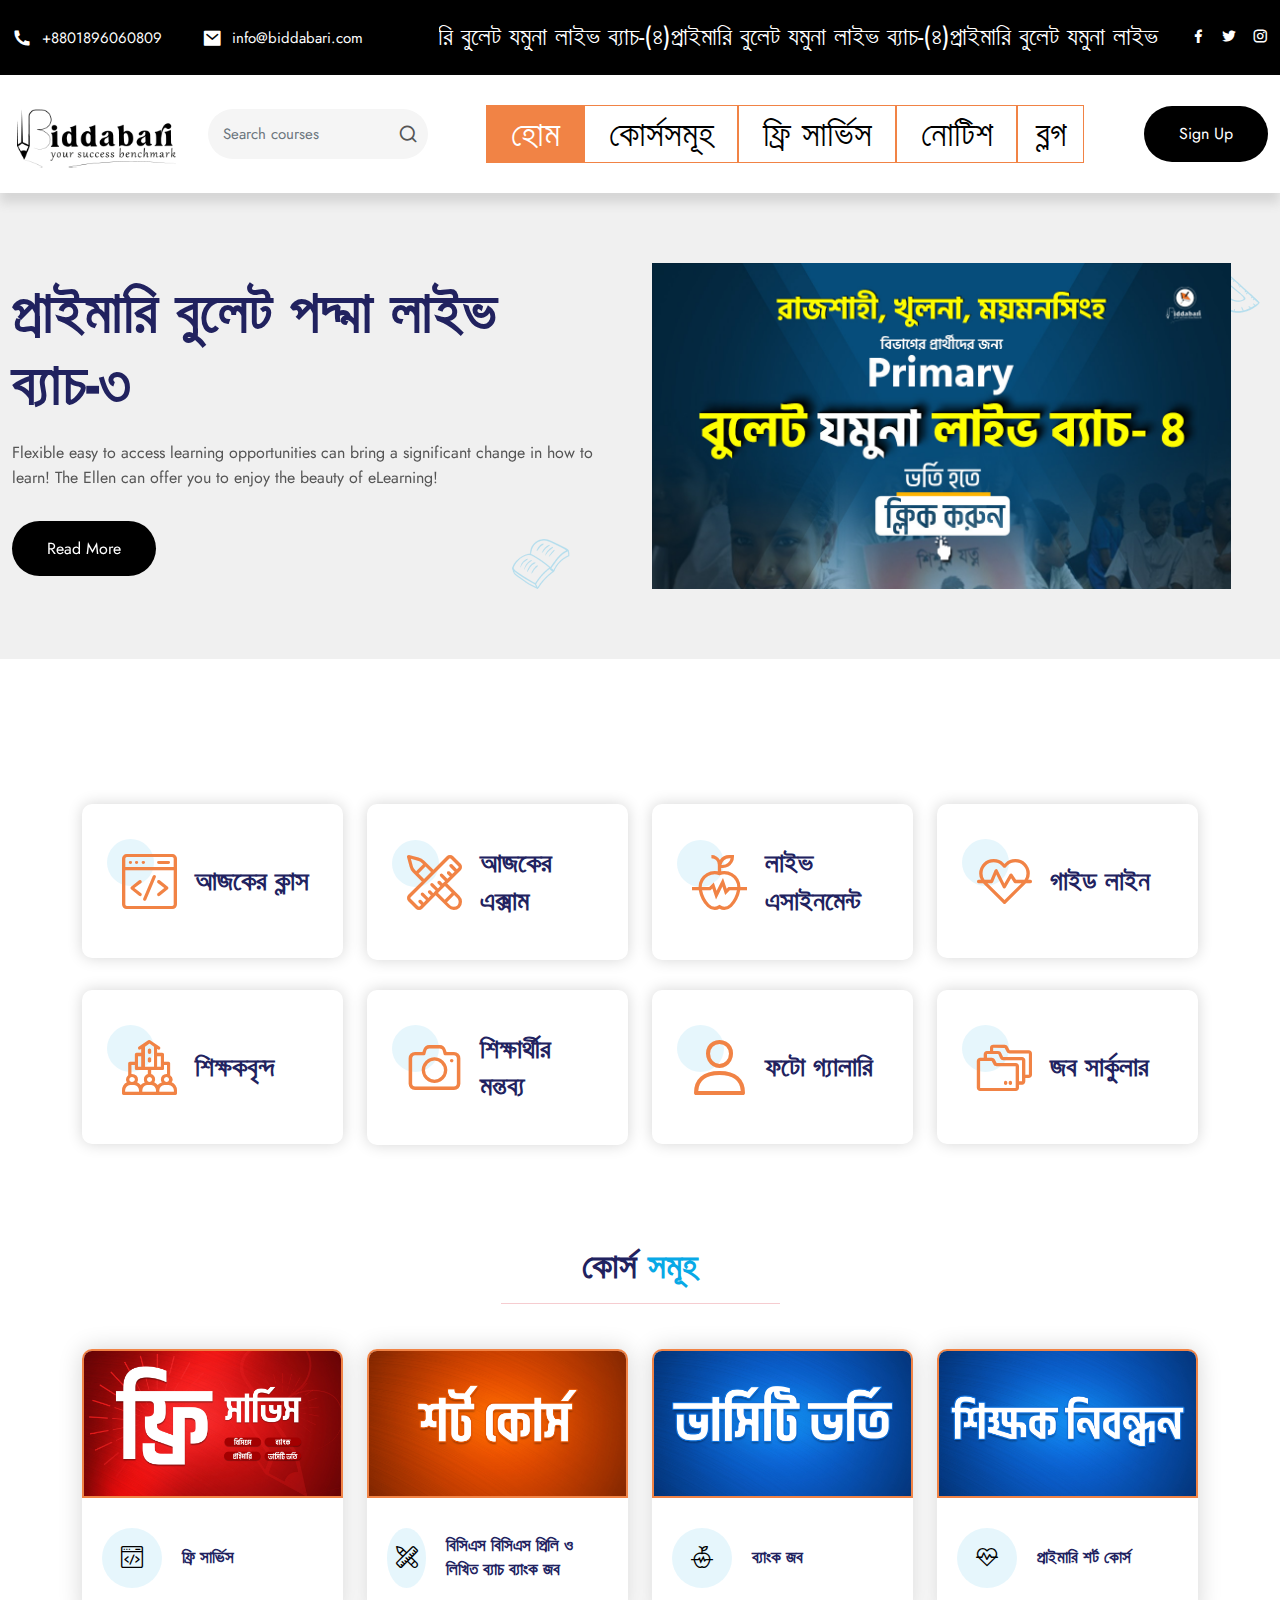
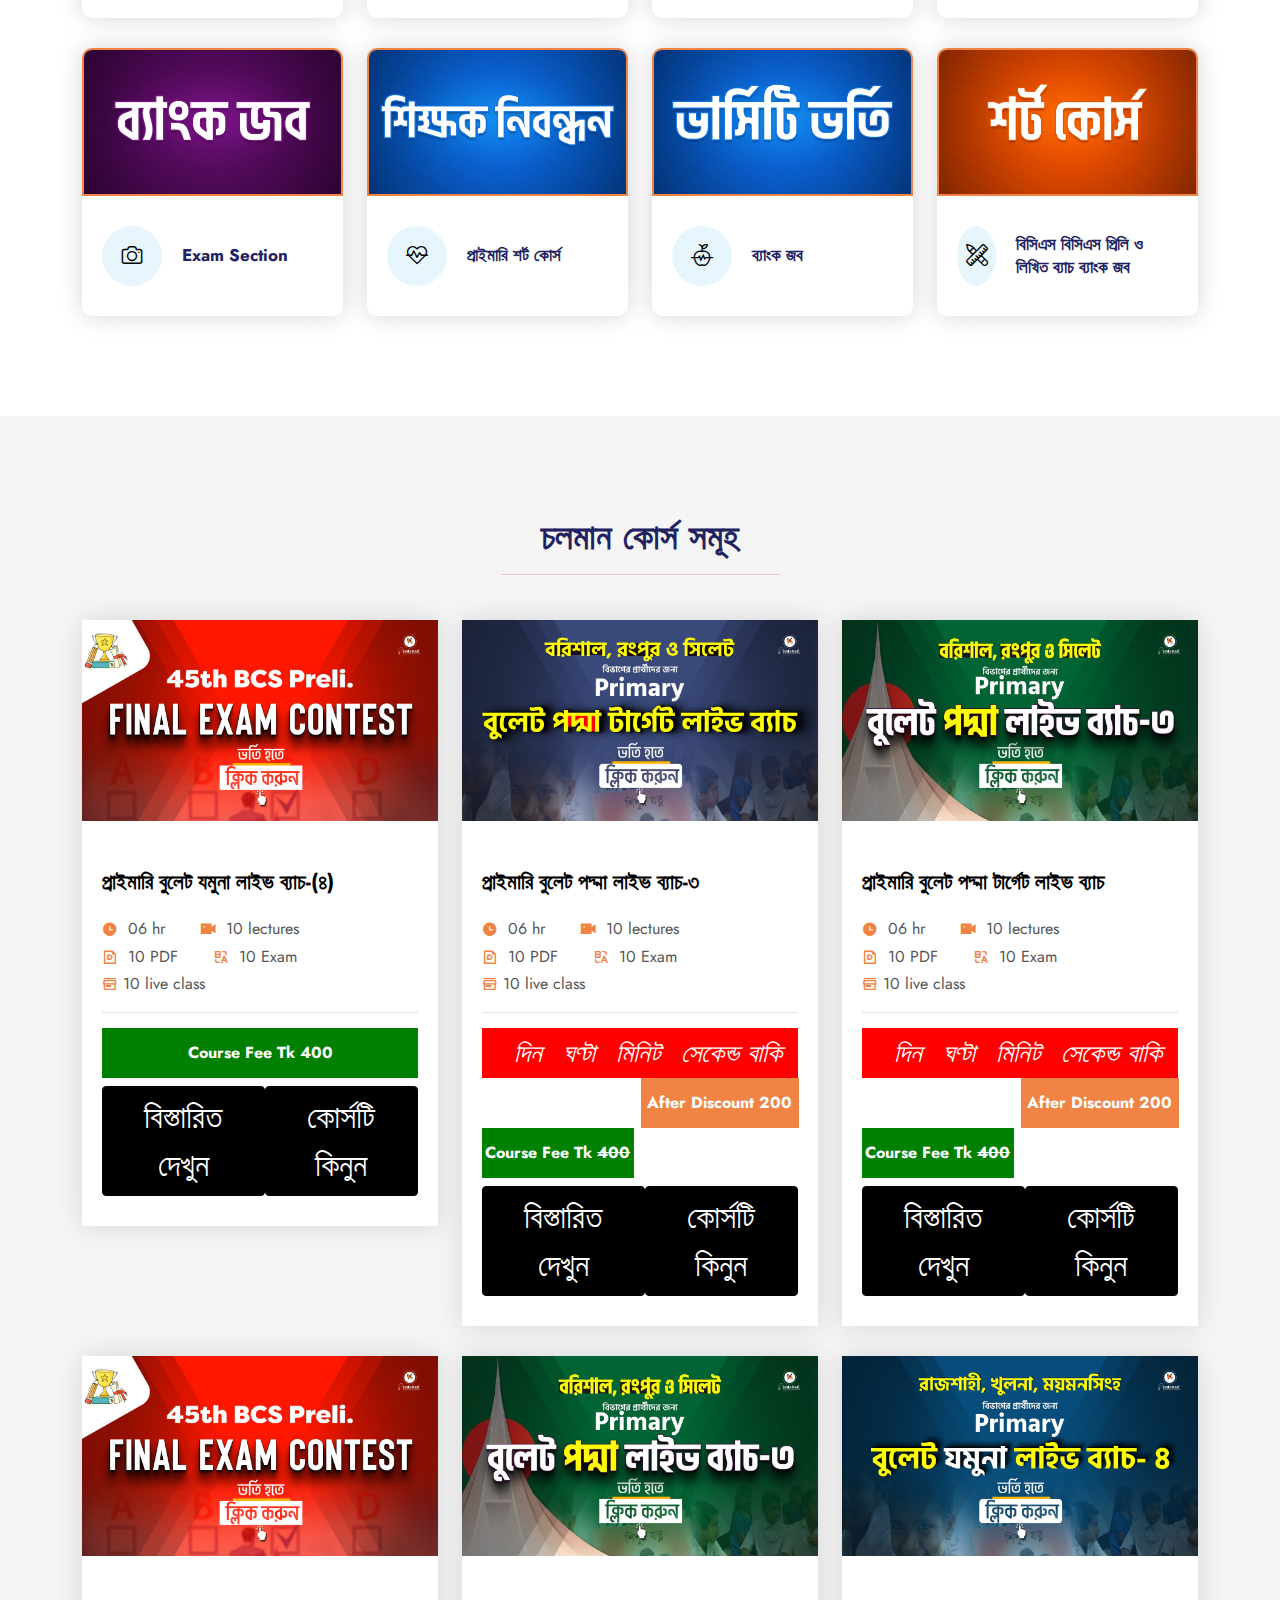
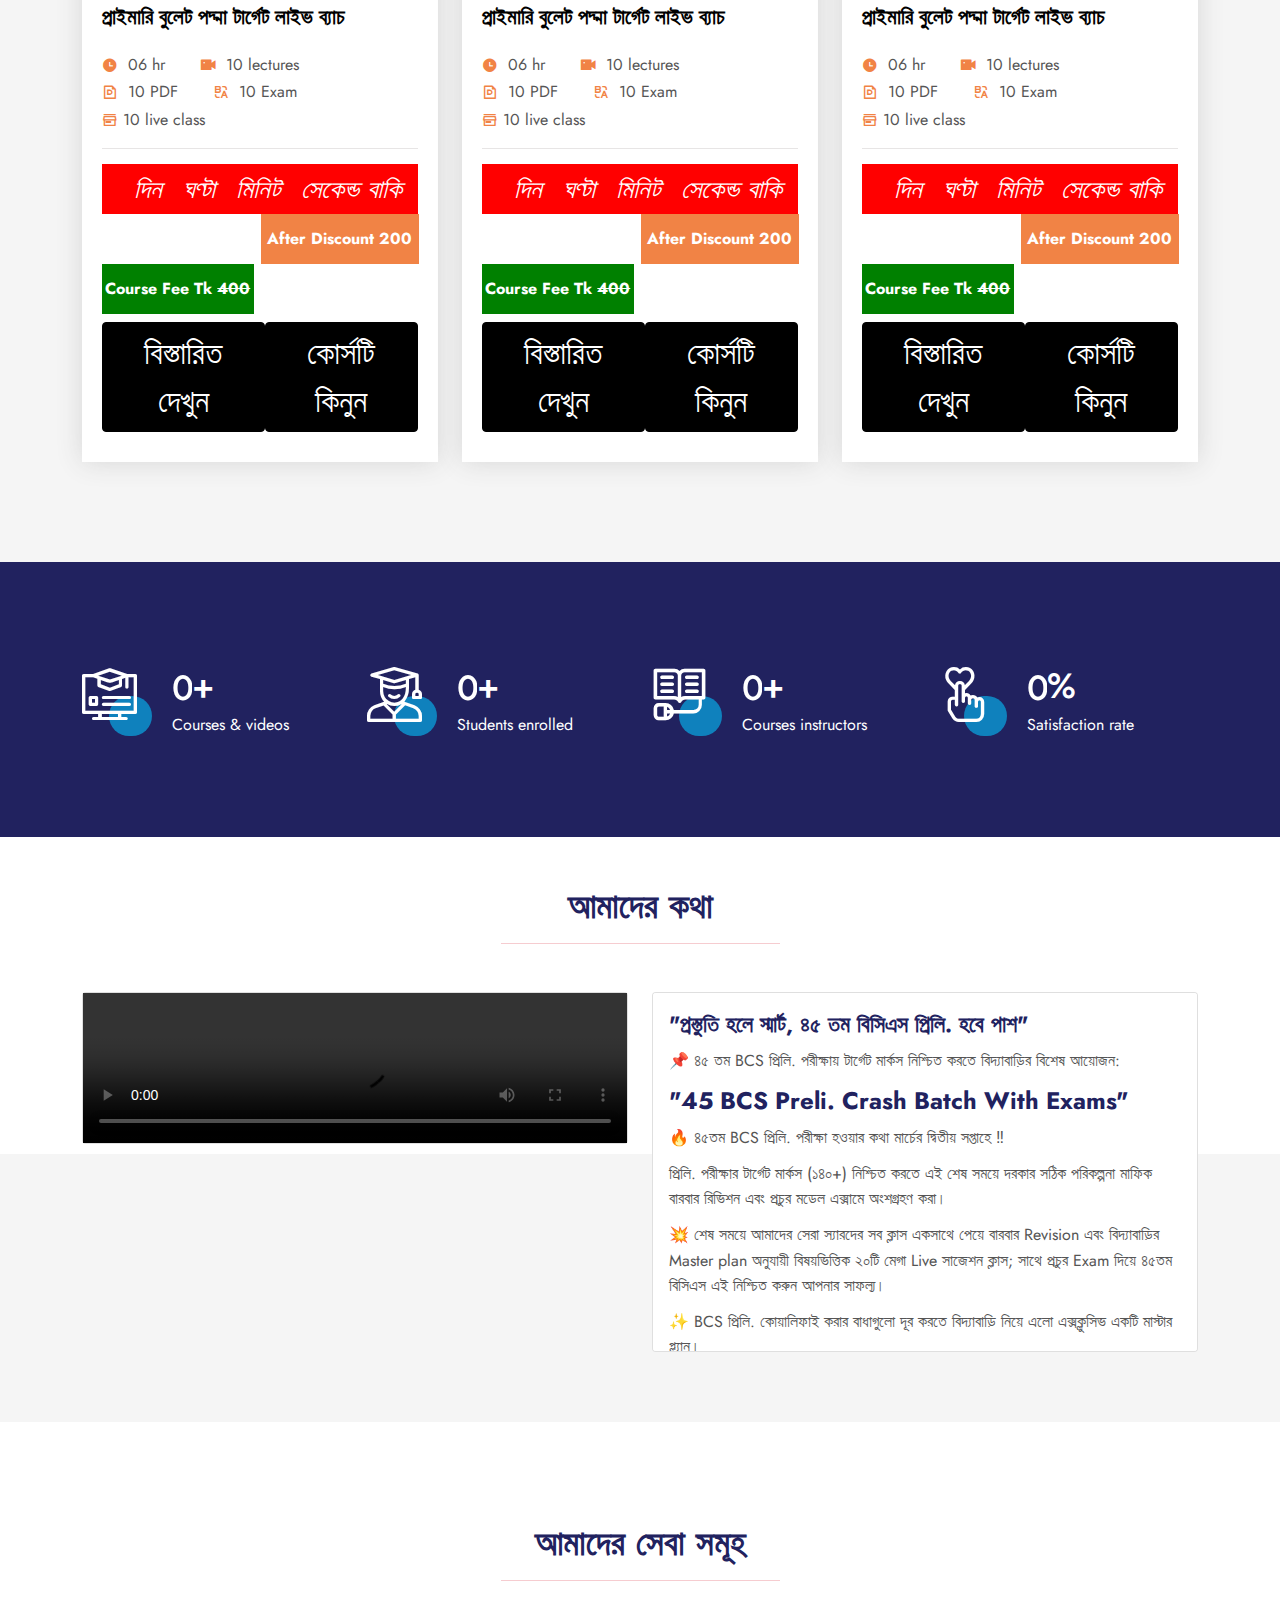
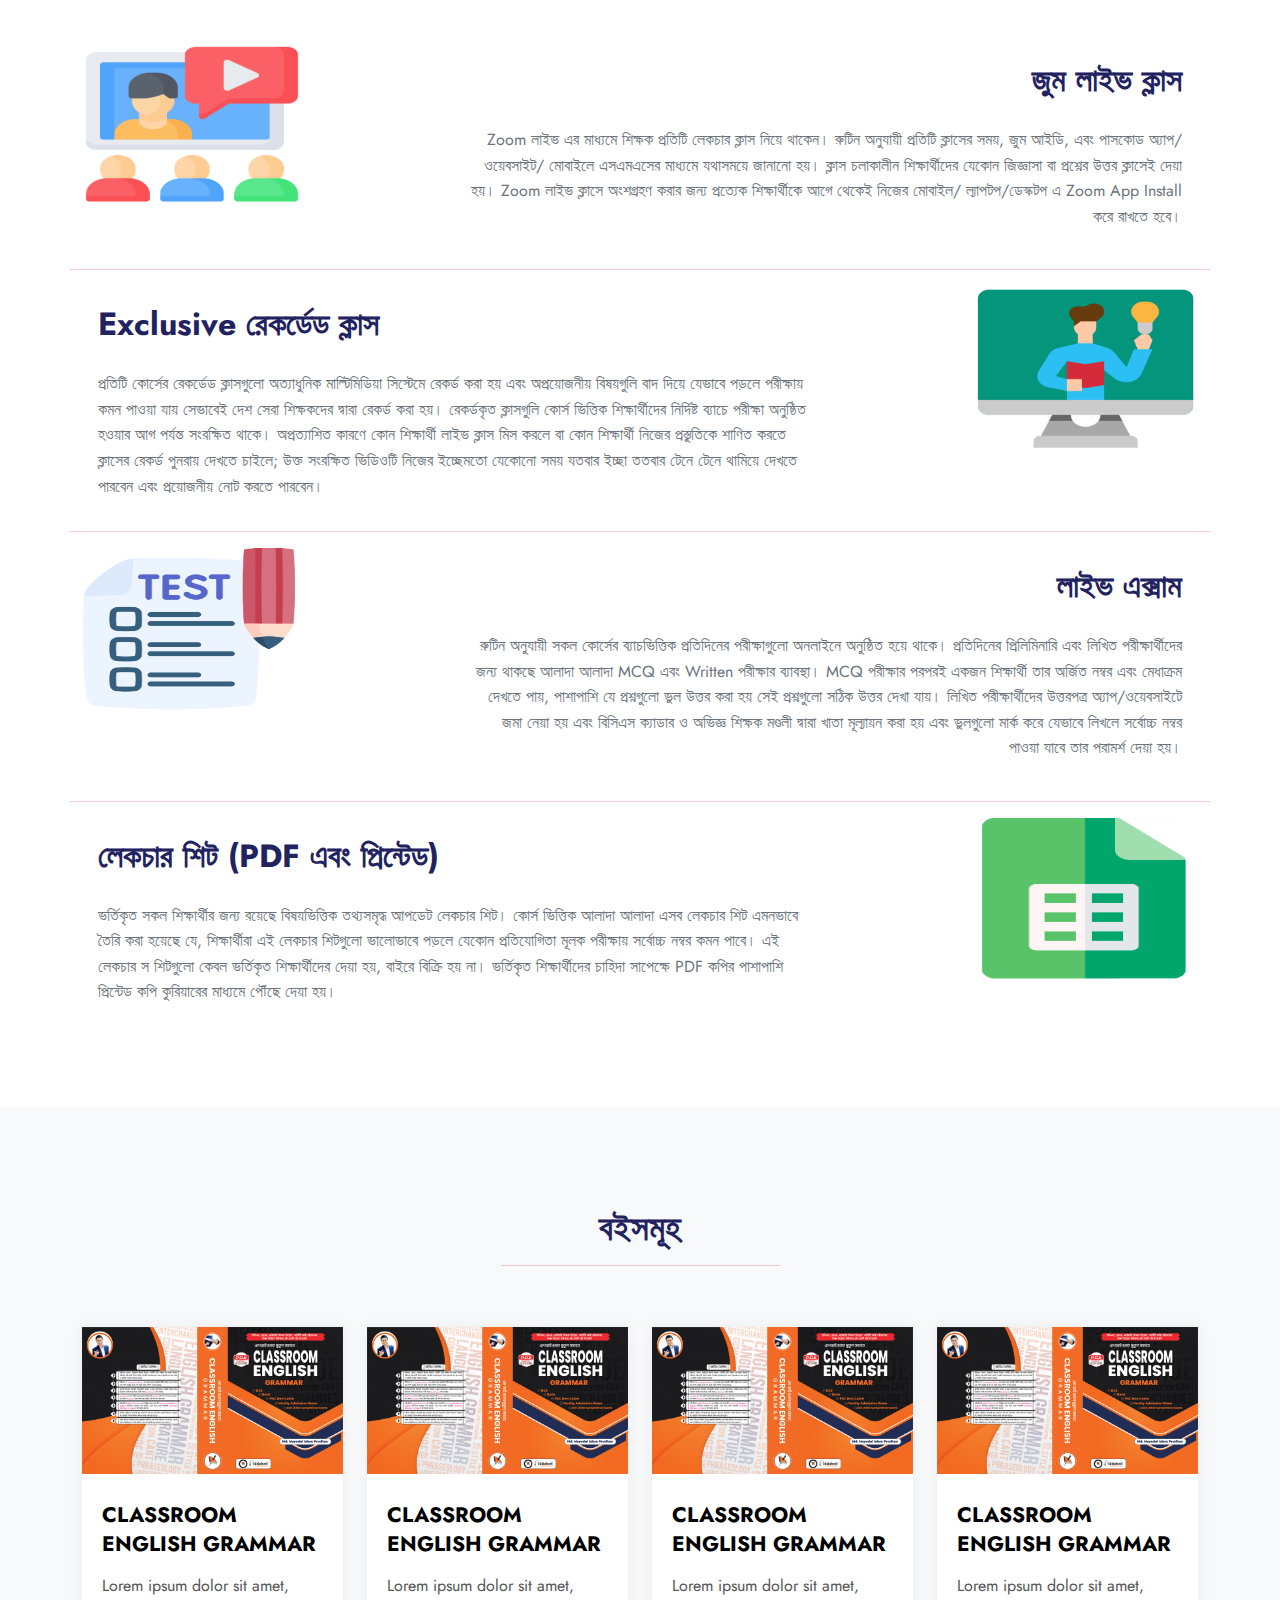
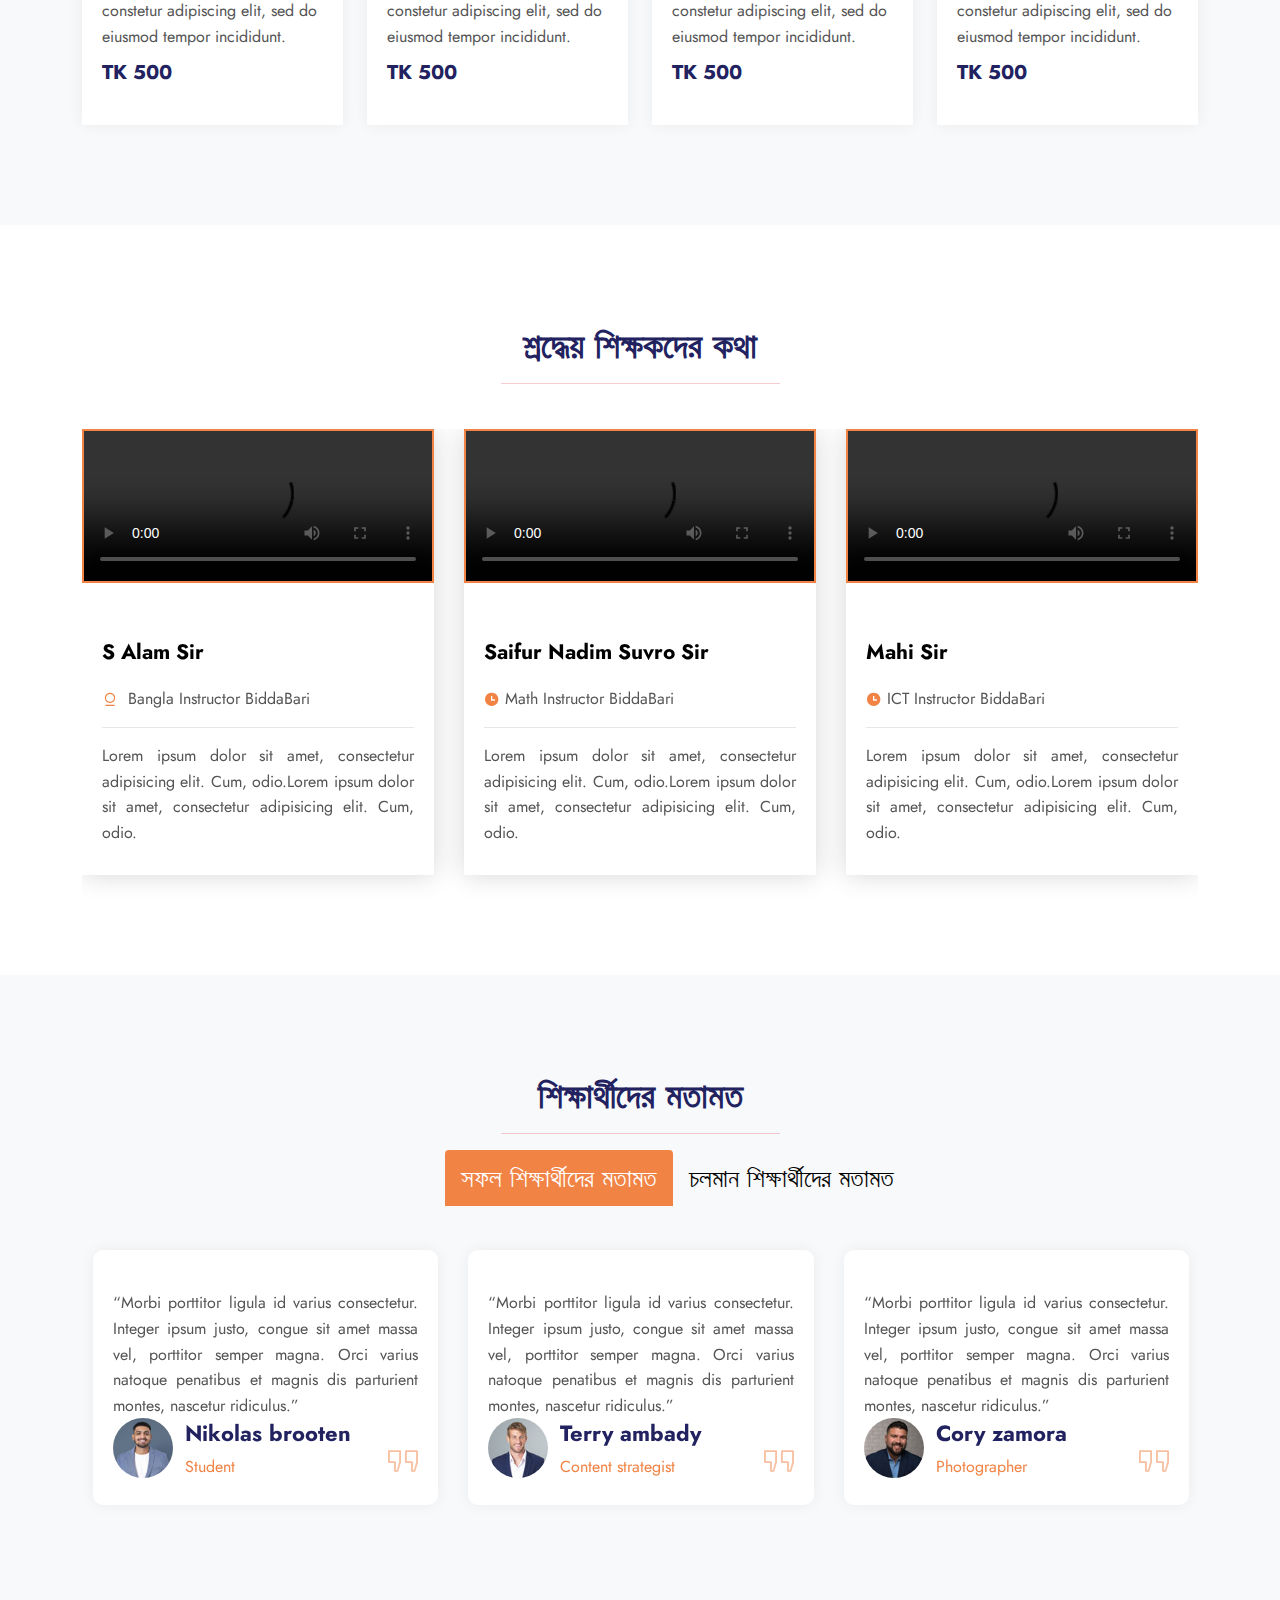
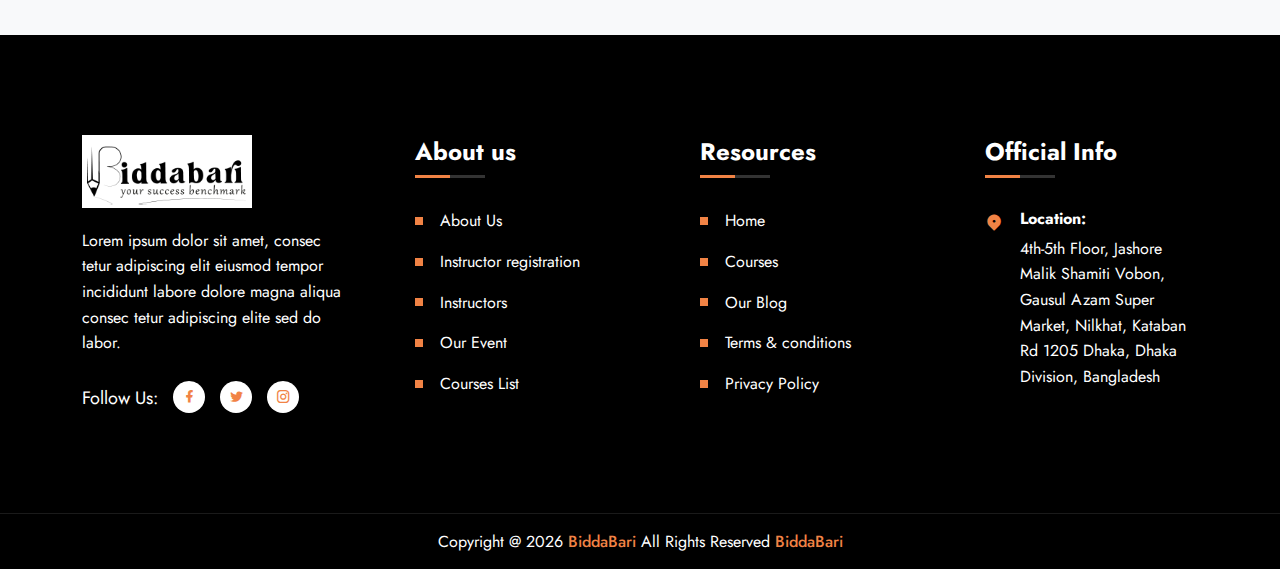
==== commit e2d28cb6: "home page complete" ====
--- a/index.html
+++ b/index.html
@@ -850,13 +850,16 @@
    <hr class="w-25 mx-auto bg-danger mb-5"/>
   </div>
   <div class="row">
-   <div class="col-lg-7">
-    <video class="w-100" height="500" controls>
-     <source src="assets/video/BiddabariApps.mp4" type="video/mp4">
-    </video>
-   </div>
-   <div class="col-lg-5">
-    <div class="card card-body" style="max-height: 500px; overflow-y: scroll;">
+   <div class="col-lg-6">
+    <div class="card video">
+     <video class="w-100" height="500" controls>
+      <source src="assets/video/BiddabariApps.mp4" type="video/mp4">
+     </video>
+    </div>
+<!--    <iframe src="assets/video/BiddabariApps.mp4" frameborder="0"></iframe>-->
+   </div>
+   <div class="col-lg-6">
+    <div class="card card-body our-speech" >
      <h3>"প্রস্তুতি হলে স্মার্ট, ৪৫ তম বিসিএস প্রিলি. হবে পাশ"</h3>
      <p>📌 ৪৫ তম BCS প্রিলি. পরীক্ষায় টার্গেট মার্কস নিশ্চিত করতে বিদ্যাবাড়ির বিশেষ আয়োজন:</p>
      <h4>"45 BCS Preli. Crash Batch With Exams"</h4>
@@ -909,7 +912,7 @@
     </div>
    </div>
   </div>
-  <div class="row">
+  <div class="row facility">
    <div class="col-12">
     <div class="card mb-4 border-0">
      <div class="row g-0">
@@ -996,51 +999,95 @@
    </div>
   </div>
   <div class="row justify-content-center">
-   <div class="col-lg-4 col-md-6">
+   <div class="col-lg-3 col-md-6">
+
     <div class="blog-card">
+     <div class="layer"></div>
+     <div class="book-btn-sec">
+      <a href="single-blog-1.html" class="read-btn btn btn-warning">Read More</a>
+      <a href="single-blog-1.html" class="read-btn btn btn-warning mt-1">add to cart</a>
+     </div>
      <a href="single-blog-1.html">
       <img src="assets/images/courses/book.jpg" alt="Blog">
      </a>
      <div class="content">
-      <ul>
-       <li><i class="ri-calendar-todo-fill"></i> Jan 12,2022 </li>
-       <li><i class="ri-price-tag-3-fill"></i> <a href="tags.html">Education</a></li>
-      </ul>
+<!--      <ul>-->
+<!--       <li><i class="ri-calendar-todo-fill"></i> Jan 12,2022 </li>-->
+<!--       <li><i class="ri-price-tag-3-fill"></i> <a href="tags.html">Education</a></li>-->
+<!--      </ul>-->
       <h3><a href="single-blog-1.html">CLASSROOM ENGLISH GRAMMAR</a></h3>
       <p>Lorem ipsum dolor sit amet, constetur adipiscing elit, sed do eiusmod tempor incididunt.</p>
-      <a href="single-blog-1.html" class="read-btn">Read More</a>
-     </div>
-    </div>
-   </div>
-   <div class="col-lg-4 col-md-6">
+      <h5>TK 500 </h5>
+
+     </div>
+    </div>
+   </div>
+   <div class="col-lg-3 col-md-6">
+
     <div class="blog-card">
+     <div class="book-btn-sec">
+      <a href="single-blog-1.html" class="read-btn btn btn-warning">Read More</a>
+      <a href="single-blog-1.html" class="read-btn btn btn-warning mt-1">add to cart</a>
+     </div>
+     <div class="layer"></div>
      <a href="single-blog-1.html">
       <img src="assets/images/courses/book.jpg" alt="Blog">
      </a>
      <div class="content">
-      <ul>
-       <li><i class="ri-calendar-todo-fill"></i> Jan 13,2022 </li>
-       <li><i class="ri-price-tag-3-fill"></i> <a href="tags.html">learning</a></li>
-      </ul>
+<!--      <ul>-->
+<!--       <li><i class="ri-calendar-todo-fill"></i> Jan 12,2022 </li>-->
+<!--       <li><i class="ri-price-tag-3-fill"></i> <a href="tags.html">Education</a></li>-->
+<!--      </ul>-->
       <h3><a href="single-blog-1.html">CLASSROOM ENGLISH GRAMMAR</a></h3>
       <p>Lorem ipsum dolor sit amet, constetur adipiscing elit, sed do eiusmod tempor incididunt.</p>
-      <a href="single-blog-1.html" class="read-btn">Read More</a>
-     </div>
-    </div>
-   </div>
-   <div class="col-lg-4 col-md-6">
+      <h5>TK 500 </h5>
+
+     </div>
+    </div>
+   </div>
+   <div class="col-lg-3 col-md-6">
+
     <div class="blog-card">
+     <div class="layer"></div>
+     <div class="book-btn-sec">
+      <a href="single-blog-1.html" class="read-btn btn btn-warning">Read More</a>
+      <a href="single-blog-1.html" class="read-btn btn btn-warning mt-1">add to cart</a>
+     </div>
      <a href="single-blog-1.html">
       <img src="assets/images/courses/book.jpg" alt="Blog">
      </a>
      <div class="content">
-      <ul>
-       <li><i class="ri-calendar-todo-fill"></i> Jan 15,2022 </li>
-       <li><i class="ri-price-tag-3-fill"></i> <a href="tags.html">Courses</a></li>
-      </ul>
+<!--      <ul>-->
+<!--       <li><i class="ri-calendar-todo-fill"></i> Jan 12,2022 </li>-->
+<!--       <li><i class="ri-price-tag-3-fill"></i> <a href="tags.html">Education</a></li>-->
+<!--      </ul>-->
       <h3><a href="single-blog-1.html">CLASSROOM ENGLISH GRAMMAR</a></h3>
       <p>Lorem ipsum dolor sit amet, constetur adipiscing elit, sed do eiusmod tempor incididunt.</p>
-      <a href="single-blog-1.html" class="read-btn">Read More</a>
+      <h5>TK 500 </h5>
+
+     </div>
+    </div>
+   </div>
+   <div class="col-lg-3 col-md-6">
+
+    <div class="blog-card">
+     <div class="layer"></div>
+     <div class="book-btn-sec">
+      <a href="single-blog-1.html" class="read-btn btn btn-warning">Read More</a>
+      <a href="single-blog-1.html" class="read-btn btn btn-warning mt-1">add to cart</a>
+     </div>
+     <a href="single-blog-1.html">
+      <img src="assets/images/courses/book.jpg" alt="Blog">
+     </a>
+     <div class="content">
+<!--      <ul>-->
+<!--       <li><i class="ri-calendar-todo-fill"></i> Jan 12,2022 </li>-->
+<!--       <li><i class="ri-price-tag-3-fill"></i> <a href="tags.html">Education</a></li>-->
+<!--      </ul>-->
+      <h3><a href="single-blog-1.html">CLASSROOM ENGLISH GRAMMAR</a></h3>
+      <p>Lorem ipsum dolor sit amet, constetur adipiscing elit, sed do eiusmod tempor incididunt.</p>
+      <h5>TK 500 </h5>
+
      </div>
     </div>
    </div>
@@ -1052,7 +1099,6 @@
 <div class="courses-area-two pt-100 pb-70">
  <div class="container">
   <div class="section-title text-center mb-45">
-   <span>শিক্ষকদের কথা</span>
    <h2>শ্রদ্ধেয় শিক্ষকদের কথা</h2>
    <hr class="w-25 mx-auto bg-danger"/>
   </div>
@@ -1062,18 +1108,13 @@
      <source src="assets/video/SaifurNadimSuvroSir.mp4"  type="video/mp4">
     </video>
     <div class="content">
-     <a href="courses.html" class="tag-btn">Finance</a>
      <h3><a href="courses-details.html">S Alam Sir</a></h3>
      <ul class="course-list">
       <li><i class="ri-user-4-line"></i> Bangla Instructor BiddaBari</li>
      </ul>
      <div class="bottom-content">
-      <div class="rating2">
-       <i class="ri-star-fill"></i>
-       <i class="ri-star-fill"></i>
-       <i class="ri-star-fill"></i>
-       <i class="ri-star-fill"></i>
-       <i class="ri-star-fill"></i>
+      <div class="rating2 ">
+       <p>Lorem ipsum dolor sit amet, consectetur adipisicing elit. Cum, odio.Lorem ipsum dolor sit amet, consectetur adipisicing elit. Cum, odio.</p>
       </div>
      </div>
     </div>
@@ -1083,18 +1124,13 @@
      <source src="assets/video/SaifurNadimSuvroSir.mp4"  type="video/mp4">
     </video>
     <div class="content">
-     <a href="courses.html" class="tag-btn">Banking</a>
      <h3><a href="courses-details.html">Saifur Nadim Suvro Sir</a></h3>
      <ul class="course-list">
       <li><i class="ri-time-fill"></i>Math Instructor BiddaBari</li>
      </ul>
      <div class="bottom-content">
-      <div class="rating2">
-       <i class="ri-star-fill"></i>
-       <i class="ri-star-fill"></i>
-       <i class="ri-star-fill"></i>
-       <i class="ri-star-fill"></i>
-       <i class="ri-star-fill"></i>
+      <div class="rating2 ">
+       <p>Lorem ipsum dolor sit amet, consectetur adipisicing elit. Cum, odio.Lorem ipsum dolor sit amet, consectetur adipisicing elit. Cum, odio.</p>
       </div>
      </div>
     </div>
@@ -1104,18 +1140,13 @@
      <source src="assets/video/SaifurNadimSuvroSir.mp4"  type="video/mp4">
     </video>
     <div class="content">
-     <a href="courses.html" class="tag-btn">Physics</a>
      <h3><a href="courses-details.html">Mahi Sir</a></h3>
      <ul class="course-list">
       <li><i class="ri-time-fill"></i>ICT Instructor BiddaBari</li>
      </ul>
      <div class="bottom-content">
-      <div class="rating2">
-       <i class="ri-star-fill"></i>
-       <i class="ri-star-fill"></i>
-       <i class="ri-star-fill"></i>
-       <i class="ri-star-fill"></i>
-       <i class="ri-star-fill"></i>
+      <div class="rating2 ">
+       <p>Lorem ipsum dolor sit amet, consectetur adipisicing elit. Cum, odio.Lorem ipsum dolor sit amet, consectetur adipisicing elit. Cum, odio.</p>
       </div>
      </div>
     </div>
@@ -1125,18 +1156,13 @@
      <source src="assets/video/SaifurNadimSuvroSir.mp4"  type="video/mp4">
     </video>
     <div class="content">
-     <a href="courses.html" class="tag-btn">Accounting</a>
      <h3><a href="courses-details.html">Aminul Islam Milon</a></h3>
      <ul class="course-list">
       <li><i class="ri-time-fill"></i>Senior Faculty BiddaBari</li>
      </ul>
      <div class="bottom-content">
-      <div class="rating2">
-       <i class="ri-star-fill"></i>
-       <i class="ri-star-fill"></i>
-       <i class="ri-star-fill"></i>
-       <i class="ri-star-fill"></i>
-       <i class="ri-star-fill"></i>
+      <div class="rating2 ">
+       <p>Lorem ipsum dolor sit amet, consectetur adipisicing elit. Cum, odio.Lorem ipsum dolor sit amet, consectetur adipisicing elit. Cum, odio.</p>
       </div>
      </div>
     </div>
@@ -1149,76 +1175,107 @@
 <div class="testimonials-area bg-light pt-100 pb-100">
  <div class="container">
   <div class="section-title text-center">
-   <span>মতামত</span>
    <h2>শিক্ষার্থীদের মতামত</h2>
    <hr class="w-25 mx-auto bg-danger"/>
-  </div>
-  <div class="testimonials-slider-two owl-carousel owl-theme">
-   <div class="testimonials-card-two">
-    <div class="rating">
-     <i class="ri-star-fill"></i>
-     <i class="ri-star-fill"></i>
-     <i class="ri-star-fill"></i>
-     <i class="ri-star-fill"></i>
-     <i class="ri-star-fill"></i>
-    </div>
-    <p>“Morbi porttitor ligula id varius consectetur. Integer ipsum justo, congue sit amet massa vel, porttitor semper magna. Orci varius natoque penatibus et magnis dis parturient montes, nascetur ridiculus.”</p>
-    <div class="content">
-     <img src="assets/images/testimonials/testimonials-img1.jpg" alt="testimonials" />
-     <h3>Nikolas brooten</h3>
-     <span>Student</span>
-    </div>
-    <div class="quote"> <i class="flaticon-quote"></i></div>
-   </div>
-   <div class="testimonials-card-two">
-    <div class="rating">
-     <i class="ri-star-fill"></i>
-     <i class="ri-star-fill"></i>
-     <i class="ri-star-fill"></i>
-     <i class="ri-star-fill"></i>
-     <i class="ri-star-fill"></i>
-    </div>
-    <p>“Morbi porttitor ligula id varius consectetur. Integer ipsum justo, congue sit amet massa vel, porttitor semper magna. Orci varius natoque penatibus et magnis dis parturient montes, nascetur ridiculus.”</p>
-    <div class="content">
-     <img src="assets/images/testimonials/testimonials-img2.jpg" alt="testimonials" />
-     <h3>Terry ambady</h3>
-     <span>Content strategist</span>
-    </div>
-    <div class="quote"> <i class="flaticon-quote"></i></div>
-   </div>
-   <div class="testimonials-card-two">
-    <div class="rating">
-     <i class="ri-star-fill"></i>
-     <i class="ri-star-fill"></i>
-     <i class="ri-star-fill"></i>
-     <i class="ri-star-fill"></i>
-     <i class="ri-star-fill"></i>
-    </div>
-    <p>“Morbi porttitor ligula id varius consectetur. Integer ipsum justo, congue sit amet massa vel, porttitor semper magna. Orci varius natoque penatibus et magnis dis parturient montes, nascetur ridiculus.”</p>
-    <div class="content">
-     <img src="assets/images/testimonials/testimonials-img3.jpg" alt="testimonials" />
-     <h3>Cory zamora</h3>
-     <span>Photographer</span>
-    </div>
-    <div class="quote"> <i class="flaticon-quote"></i></div>
-   </div>
-   <div class="testimonials-card-two">
-    <div class="rating">
-     <i class="ri-star-fill"></i>
-     <i class="ri-star-fill"></i>
-     <i class="ri-star-fill"></i>
-     <i class="ri-star-fill"></i>
-     <i class="ri-star-fill"></i>
-    </div>
-    <p>“Morbi porttitor ligula id varius consectetur. Integer ipsum justo, congue sit amet massa vel, porttitor semper magna. Orci varius natoque penatibus et magnis dis parturient montes, nascetur ridiculus.”</p>
-    <div class="content">
-     <img src="assets/images/testimonials/testimonials-img3.jpg" alt="testimonials" />
-     <h3>Jonquil von</h3>
-     <span>Photographer</span>
-    </div>
-    <div class="quote"> <i class="flaticon-quote"></i></div>
-   </div>
-  </div>
+   <div class="offset-md-3 col-md-6 stu-tab mt-2">
+    <ul class="nav nav-tabs" id="myTab" role="tablist">
+     <li class="nav-item" role="presentation">
+      <button class="nav-link active" id="home-tab" data-bs-toggle="tab" data-bs-target="#home-tab-pane" type="button" role="tab" aria-controls="home-tab-pane" aria-selected="true">সফল শিক্ষার্থীদের মতামত</button>
+     </li>
+     <li class="nav-item" role="presentation">
+      <button class="nav-link" id="profile-tab" data-bs-toggle="tab" data-bs-target="#profile-tab-pane" type="button" role="tab" aria-controls="profile-tab-pane" aria-selected="false">চলমান  শিক্ষার্থীদের মতামত</button>
+     </li>
+    </ul>
+   </div>
+
+   <div class="tab-content" id="myTabContent">
+    <div class="tab-pane fade show active" id="home-tab-pane" role="tabpanel" aria-labelledby="home-tab" tabindex="0">
+     <div class="testimonials-slider-two owl-carousel owl-theme">
+      <div class="testimonials-card-two">
+       <p>“Morbi porttitor ligula id varius consectetur. Integer ipsum justo, congue sit amet massa vel, porttitor semper magna. Orci varius natoque penatibus et magnis dis parturient montes, nascetur ridiculus.”</p>
+       <div class="content">
+        <img src="assets/images/testimonials/testimonials-img1.jpg" alt="testimonials" />
+        <h3>Nikolas brooten</h3>
+        <span>Student</span>
+       </div>
+       <div class="quote"> <i class="flaticon-quote"></i></div>
+      </div>
+      <div class="testimonials-card-two">
+       <p>“Morbi porttitor ligula id varius consectetur. Integer ipsum justo, congue sit amet massa vel, porttitor semper magna. Orci varius natoque penatibus et magnis dis parturient montes, nascetur ridiculus.”</p>
+       <div class="content">
+        <img src="assets/images/testimonials/testimonials-img2.jpg" alt="testimonials" />
+        <h3>Terry ambady</h3>
+        <span>Content strategist</span>
+       </div>
+       <div class="quote"> <i class="flaticon-quote"></i></div>
+      </div>
+      <div class="testimonials-card-two">
+       <p>“Morbi porttitor ligula id varius consectetur. Integer ipsum justo, congue sit amet massa vel, porttitor semper magna. Orci varius natoque penatibus et magnis dis parturient montes, nascetur ridiculus.”</p>
+       <div class="content">
+        <img src="assets/images/testimonials/testimonials-img3.jpg" alt="testimonials" />
+        <h3>Cory zamora</h3>
+        <span>Photographer</span>
+       </div>
+       <div class="quote"> <i class="flaticon-quote"></i></div>
+      </div>
+      <div class="testimonials-card-two">
+
+       <p>“Morbi porttitor ligula id varius consectetur. Integer ipsum justo, congue sit amet massa vel, porttitor semper magna. Orci varius natoque penatibus et magnis dis parturient montes, nascetur ridiculus.”</p>
+       <div class="content">
+        <img src="assets/images/testimonials/testimonials-img3.jpg" alt="testimonials" />
+        <h3>Jonquil von</h3>
+        <span>Photographer</span>
+       </div>
+       <div class="quote"> <i class="flaticon-quote"></i></div>
+      </div>
+     </div>
+    </div>
+    <div class="tab-pane fade" id="profile-tab-pane" role="tabpanel" aria-labelledby="profile-tab" tabindex="0">
+     <div class="testimonials-slider-two owl-carousel owl-theme">
+      <div class="testimonials-card-two">
+       <p>“Morbi porttitor ligula id varius consectetur. Integer ipsum justo, congue sit amet massa vel, porttitor semper magna. Orci varius natoque penatibus et magnis dis parturient montes, nascetur ridiculus.”</p>
+       <div class="content">
+        <img src="assets/images/testimonials/testimonials-img1.jpg" alt="testimonials" />
+        <h3>Nikolas brooten</h3>
+        <span>Student</span>
+       </div>
+       <div class="quote"> <i class="flaticon-quote"></i></div>
+      </div>
+      <div class="testimonials-card-two">
+       <p>“Morbi porttitor ligula id varius consectetur. Integer ipsum justo, congue sit amet massa vel, porttitor semper magna. Orci varius natoque penatibus et magnis dis parturient montes, nascetur ridiculus.”</p>
+       <div class="content">
+        <img src="assets/images/testimonials/testimonials-img2.jpg" alt="testimonials" />
+        <h3>Terry ambady</h3>
+        <span>Content strategist</span>
+       </div>
+       <div class="quote"> <i class="flaticon-quote"></i></div>
+      </div>
+      <div class="testimonials-card-two">
+       <p>“Morbi porttitor ligula id varius consectetur. Integer ipsum justo, congue sit amet massa vel, porttitor semper magna. Orci varius natoque penatibus et magnis dis parturient montes, nascetur ridiculus.”</p>
+       <div class="content">
+        <img src="assets/images/testimonials/testimonials-img3.jpg" alt="testimonials" />
+        <h3>Cory zamora</h3>
+        <span>Photographer</span>
+       </div>
+       <div class="quote"> <i class="flaticon-quote"></i></div>
+      </div>
+      <div class="testimonials-card-two">
+       <p>“Morbi porttitor ligula id varius consectetur. Integer ipsum justo, congue sit amet massa vel, porttitor semper magna. Orci varius natoque penatibus et magnis dis parturient montes, nascetur ridiculus.”</p>
+       <div class="content">
+        <img src="assets/images/testimonials/testimonials-img3.jpg" alt="testimonials" />
+        <h3>Jonquil von</h3>
+        <span>Photographer</span>
+       </div>
+       <div class="quote"> <i class="flaticon-quote"></i></div>
+      </div>
+     </div>
+    </div>
+   </div>
+
+
+
+  </div>
+
  </div>
 </div>
 
--- a/assets/css/custom.css
+++ b/assets/css/custom.css
@@ -157,6 +157,168 @@
 }
 
 
+.content h3 a{
+    color: #000 !important;
+}
+
+.content h3:hover a{
+    color: #F18345 !important;
+}
+.courses-item .content .course-list li i{
+    color: #F18345;
+}
+.w-100 {
+    width: 100% !important;
+    height: 100%;
+}
+/*.video{*/
+/*    border: 2px solid #F18345;*/
+/*}*/
+.our-speech{
+    max-height: 360px;
+    overflow-y: scroll;
+}
+.facility img{
+    height: 167px;
+    width: 60%;
+}
+.blog-card{
+    position: relative;
+    transition: 2s;
+}
+.blog-card:hover .layer{
+    content: '';
+    background-color: #000;
+    height: 100%;
+    width: 100%;
+    position: absolute;
+    opacity: .5;
+    transition: 2s;
+}
+.book-btn-sec{
+    display: none;
+}
+.blog-card:hover .book-btn-sec {
+    display: block;
+    position: absolute;
+    top: 40%;
+    left: 7%;
+    width: 88%;
+    transition: 2s;
+}
+
+.rating2 p{
+    text-align: justify;
+}
+.courses-item {
+    box-shadow: 0px 0px 25px #D6D6D6;
+}
+.courses-item video{
+    border: 2px solid #F18345;
+}
+.courses-area-two .owl-nav .owl-prev{
+    color: #F18345 !important;
+}
+.courses-area-two .owl-nav .owl-prev:hover {
+    color: var(--whiteColor) !important;
+    background-color: #F18345 !important;
+}
+.courses-area-two .owl-nav .owl-next{
+    color: #F18345 !important;
+}
+.courses-area-two .owl-nav .owl-next:hover {
+    color: var(--whiteColor) !important;
+    background-color: #F18345 !important;
+}
+.testimonials-area .owl-nav .owl-prev{
+    color: #F18345 !important;
+}
+.testimonials-area .owl-nav .owl-prev:hover {
+    color: var(--whiteColor) !important;
+    background-color: #F18345 !important;
+}
+.testimonials-area .owl-nav .owl-next{
+    color: #F18345 !important;
+}
+.testimonials-area .owl-nav .owl-next:hover {
+    color: var(--whiteColor) !important;
+    background-color: #F18345 !important;
+}
+.testimonials-card-two{
+    text-align: justify;
+}
+.section-title span{
+    color: #F18345 !important;
+}
+
+.testimonials-card-two .quote{
+    color: #F18345 !important;
+}
+
+.stu-tab ul{
+    position: relative;
+    left: 15%;
+}
+.stu-tab ul button{
+    font-size: 25px;
+    color: black;
+}
+.stu-tab ul li:hover button{
+    color: #F18345;
+}
+
+.nav-tabs .nav-item.show .nav-link, .nav-tabs .nav-link.active{
+    color: #fff !important;
+    border-color: none !important;
+    background-color: #F18345 !important;
+}
+
+.nav-tabs .nav-link {
+    margin-bottom: -1px;
+    /*background: 0 0;*/
+    /*background-color: rgba(0, 0, 0, 0);*/
+    border: none;
+}
+
+.nav-tabs {
+    border-bottom: none !important;
+}
+.footer-widget .footer-list li::before{
+    background-color: #F18345 !important;
+}
+.footer-widget .footer-list li:hover a{
+    color: #F18345 !important;
+}
+.footer-widget h3::after{
+    background-color: #F18345 !important;
+}
+.footer-widget .footer-contact li i{
+    color: #F18345 !important;
+}
+.footer-widget .social-link li a i{
+    color: #F18345 !important;
+}
+.footer-widget .social-link li a:hover i{
+    background-color: #F18345 !important;
+    color: #fff !important;
+}
+
+.copy-right-text p a{
+    color: #F18345 !important;
+}
+.copy-right-text p b{
+    color: #F18345 !important;
+}
+.copy-right-text p a:hover{
+    color: #fff !important;
+}
+.copy-right-text p b:hover{
+    color: #fff !important;
+}
+
+.go-top{
+    background-color:  #F18345 !important;
+}
 @media only screen and (max-width: 991px){
     .mobile-responsive-nav .mobile-responsive-menu.mean-container .mean-nav ul li a.active {
         color: #F18345;
@@ -218,7 +380,9 @@
     .acme-news-ticker{
         margin-top: 0px !important;
     }
-
+    .stu-tab ul {
+        left: 22%;
+    }
 
 
 }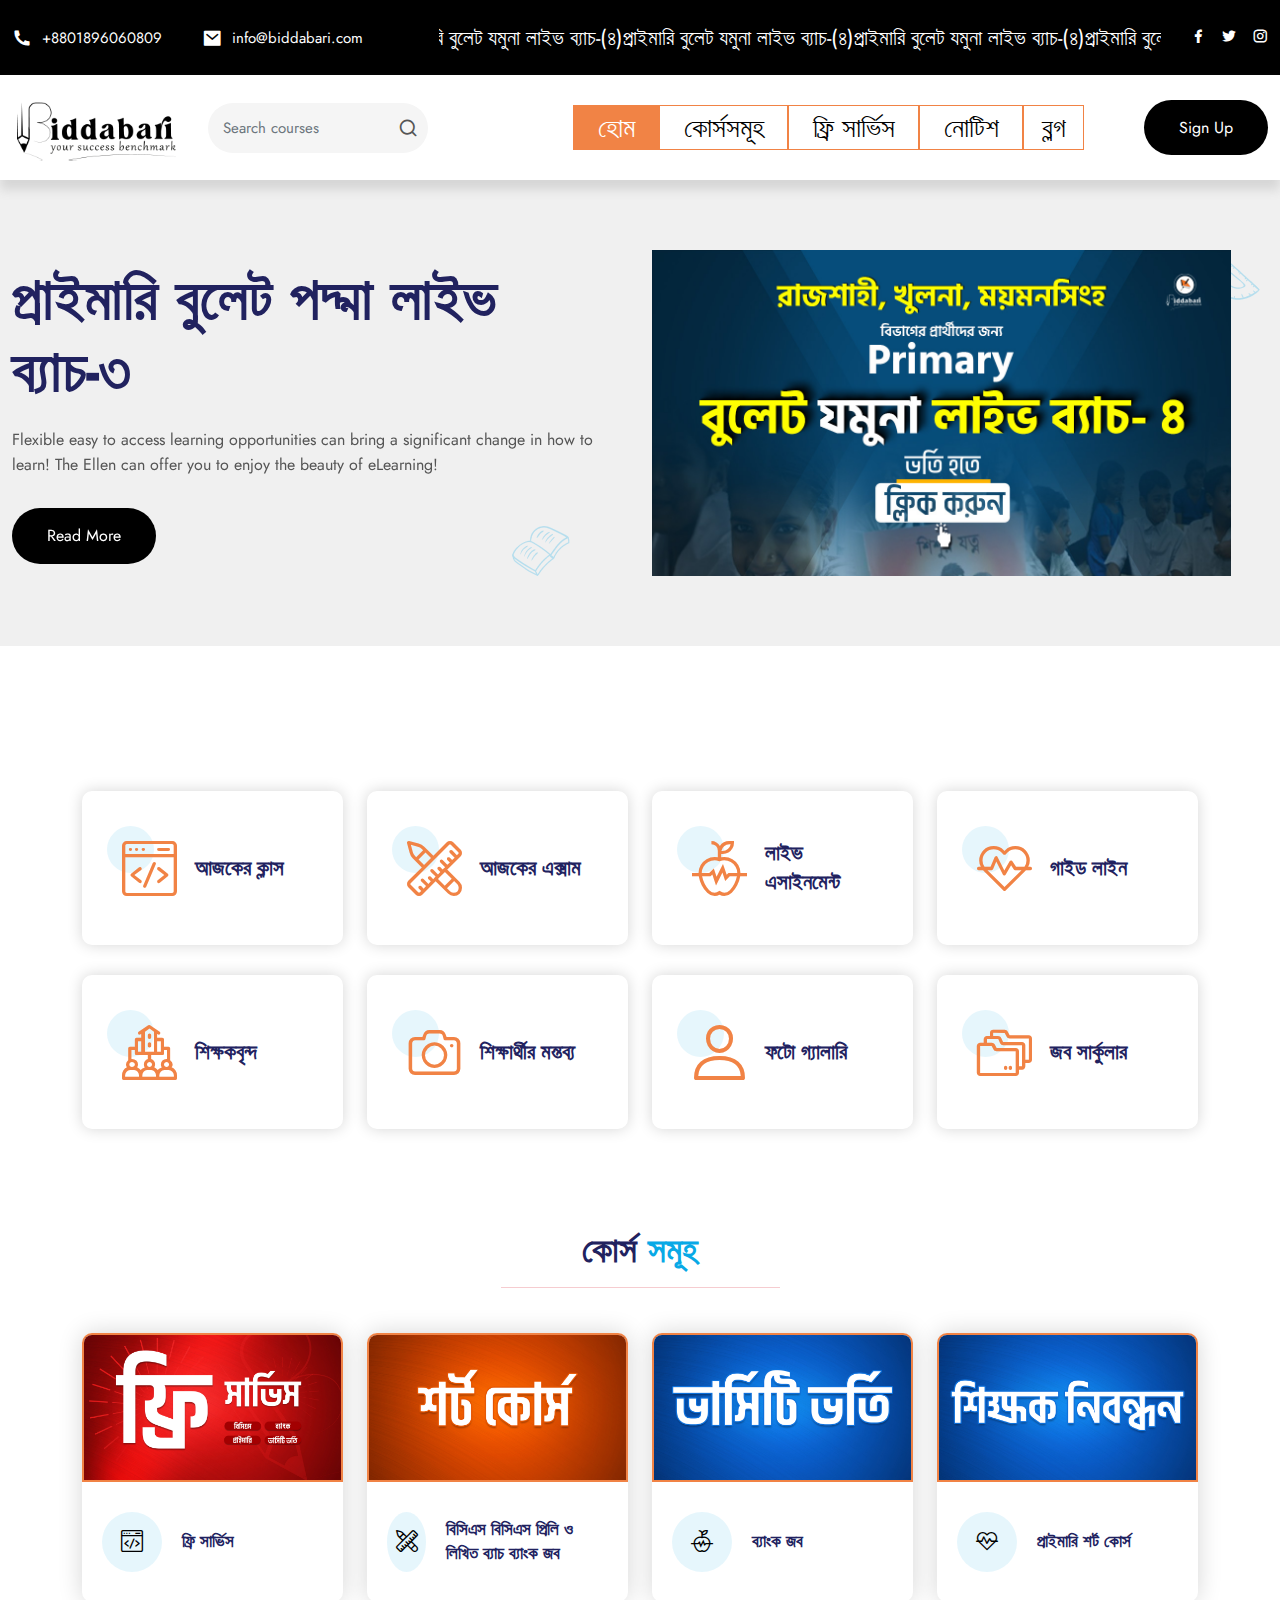
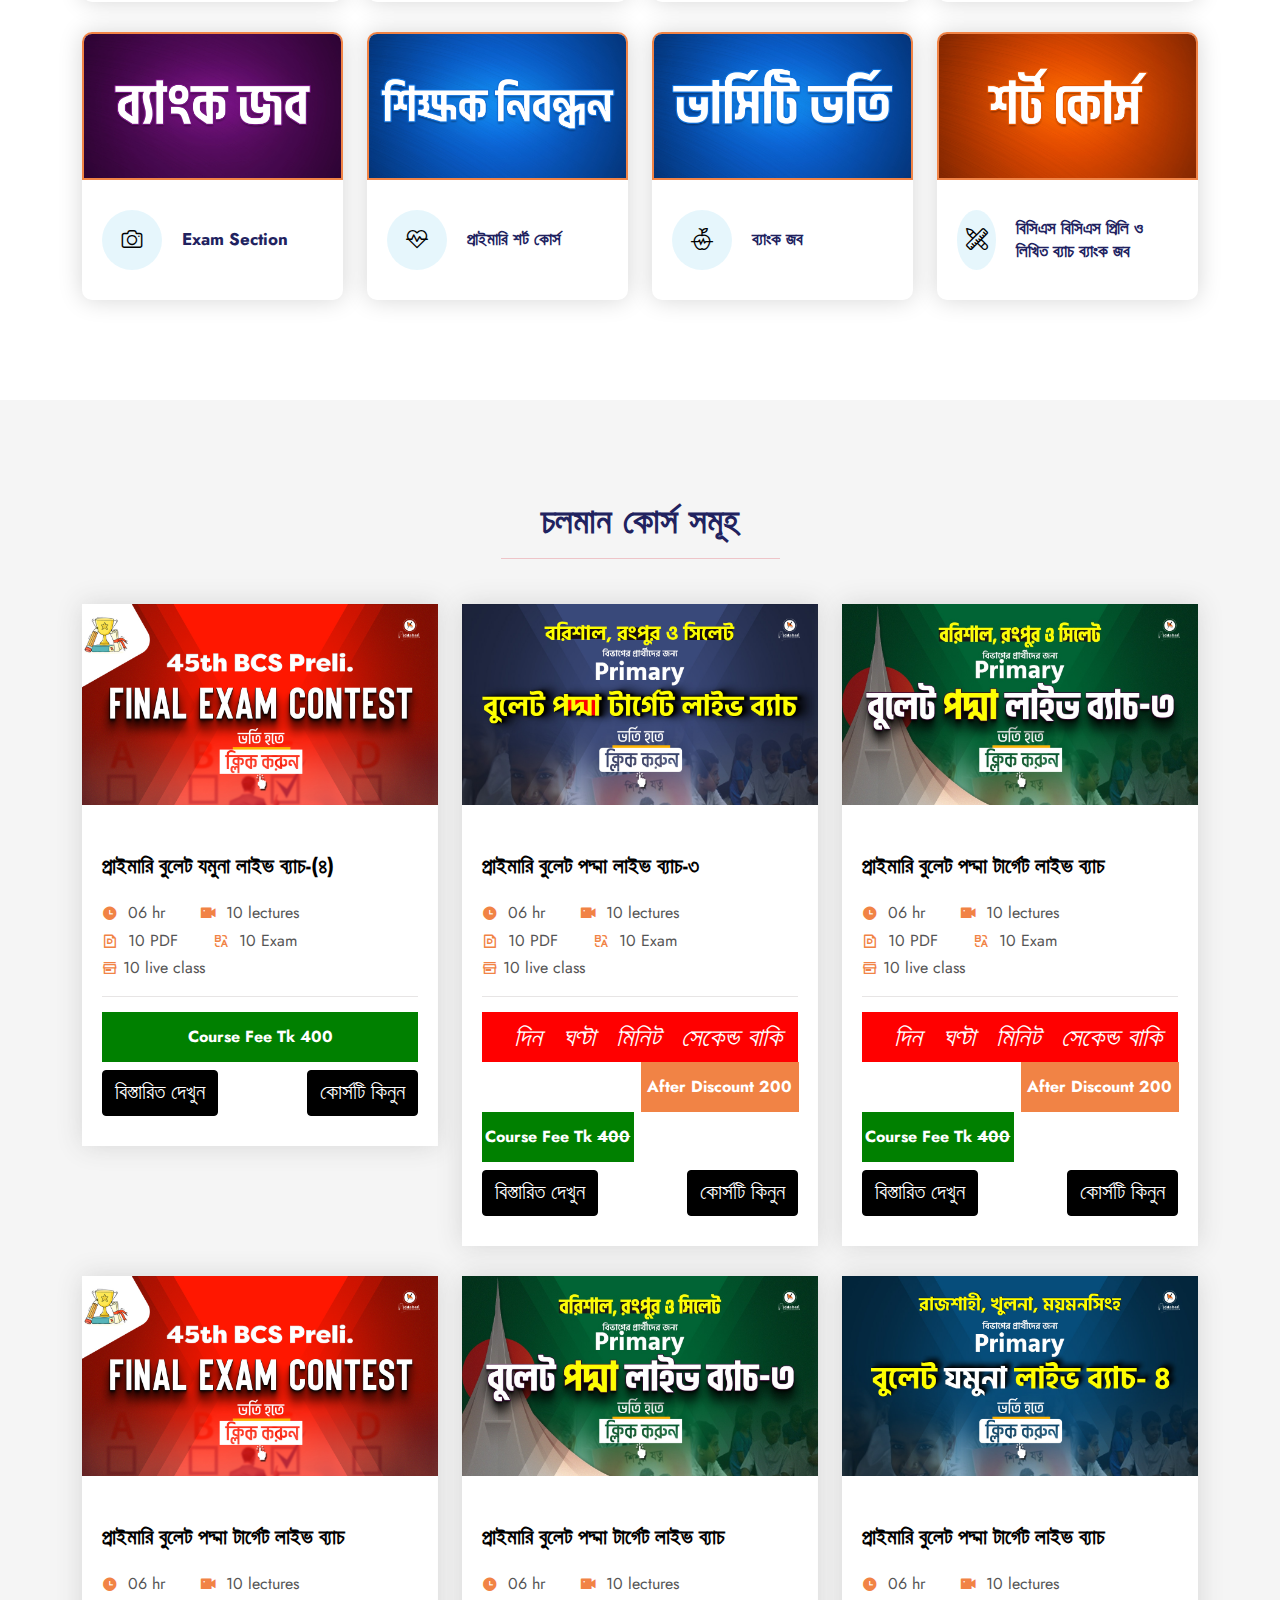
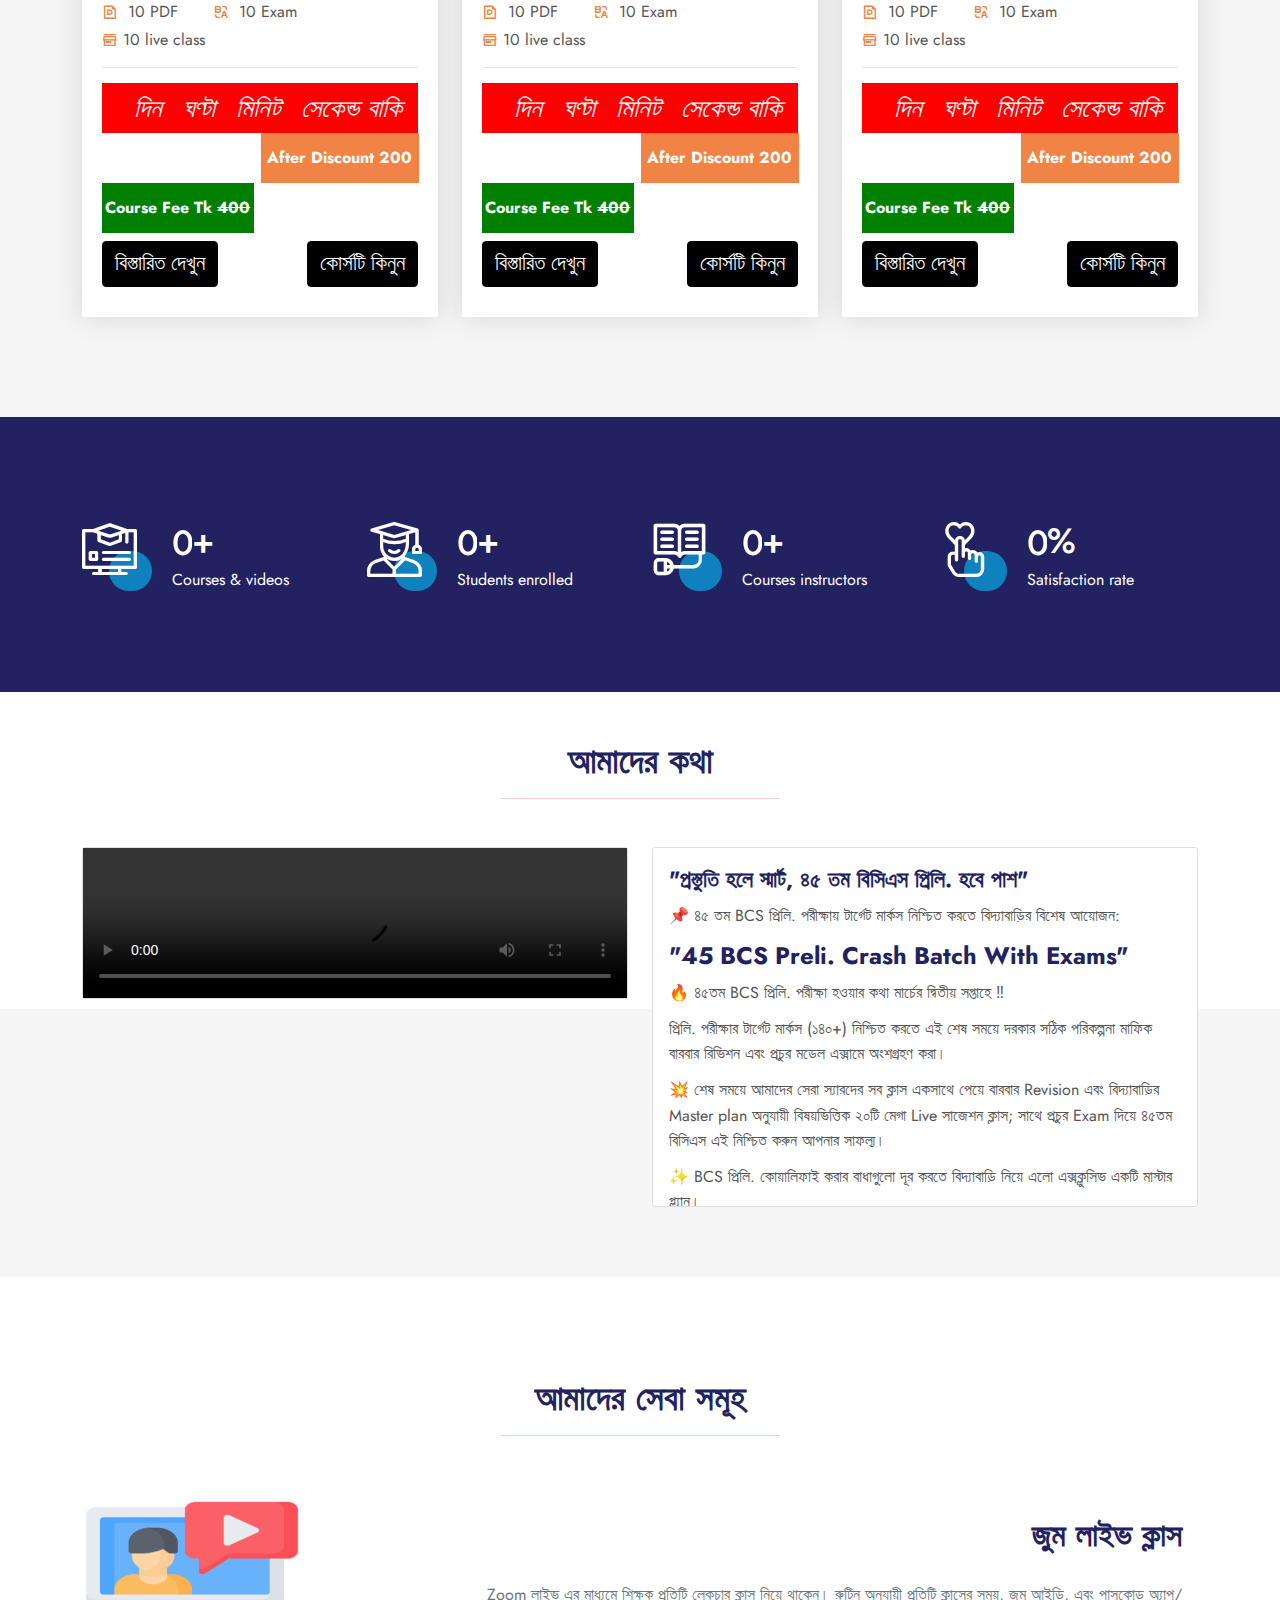
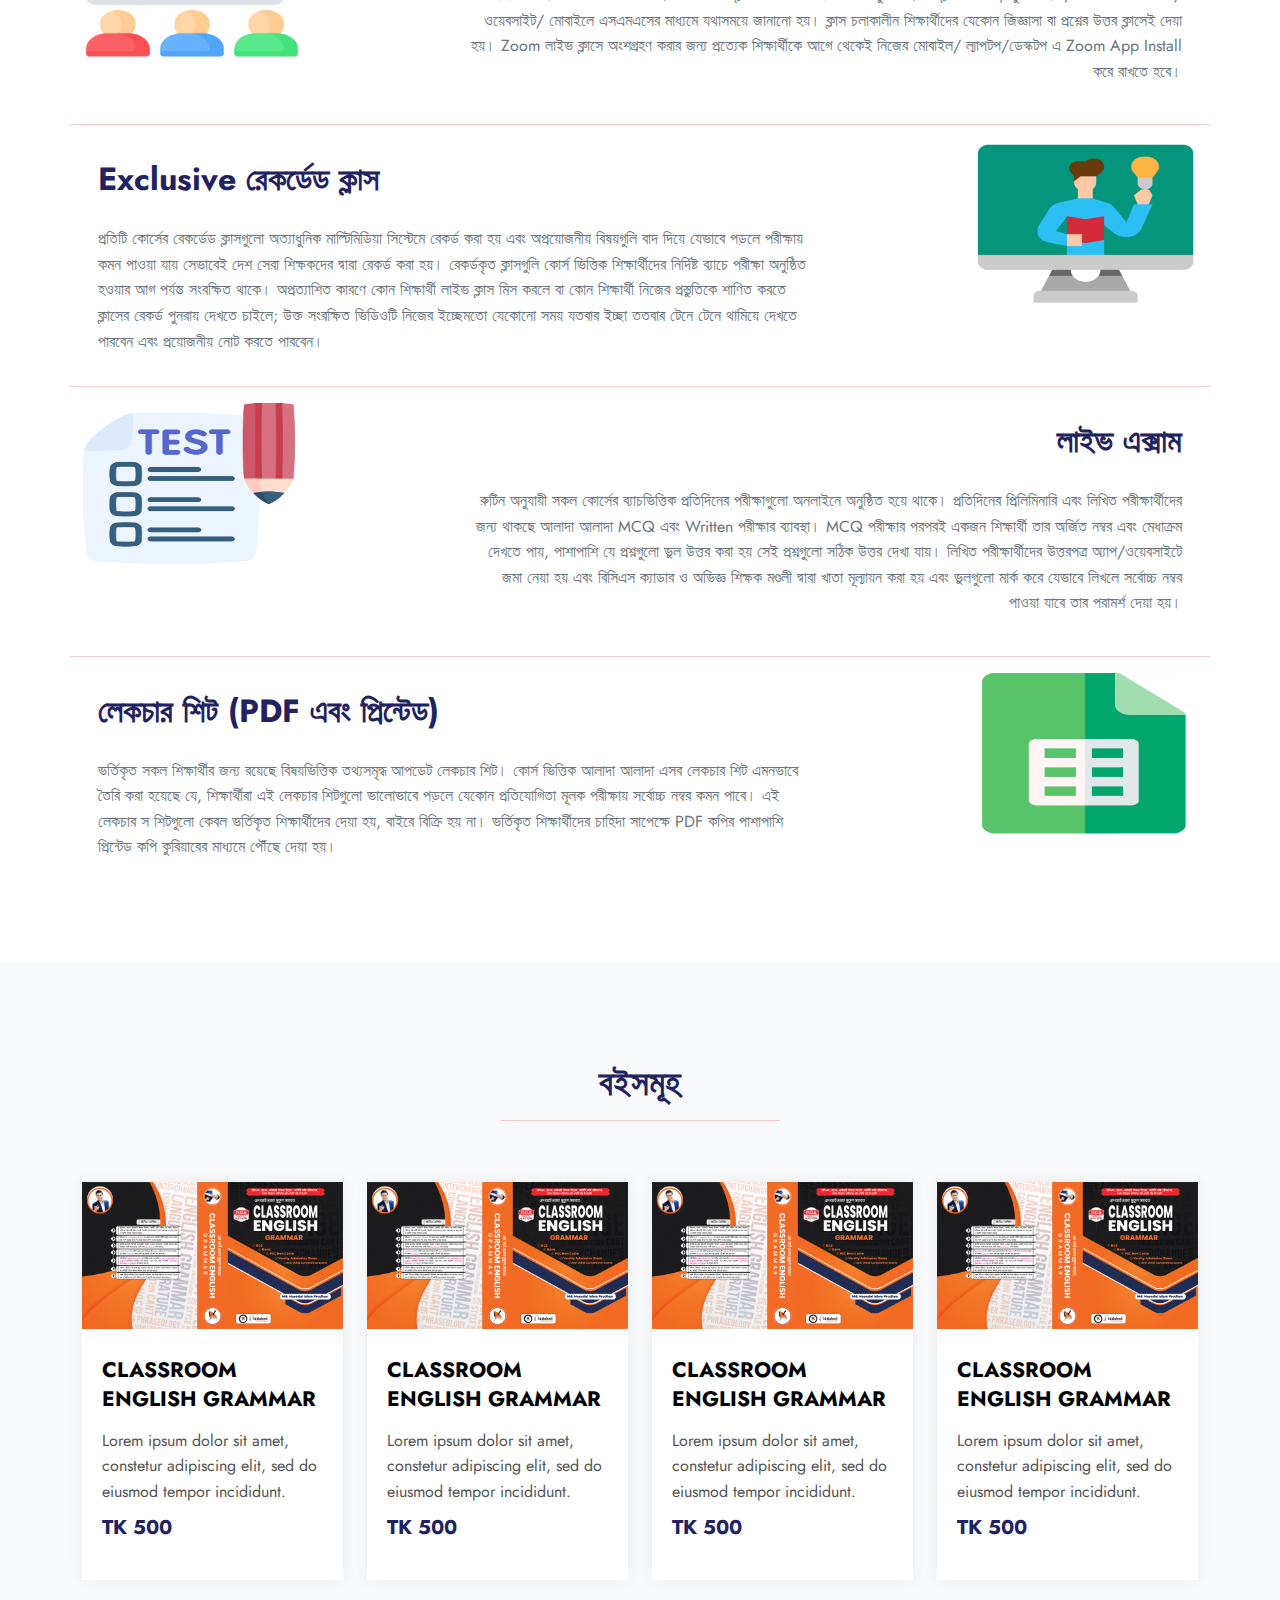
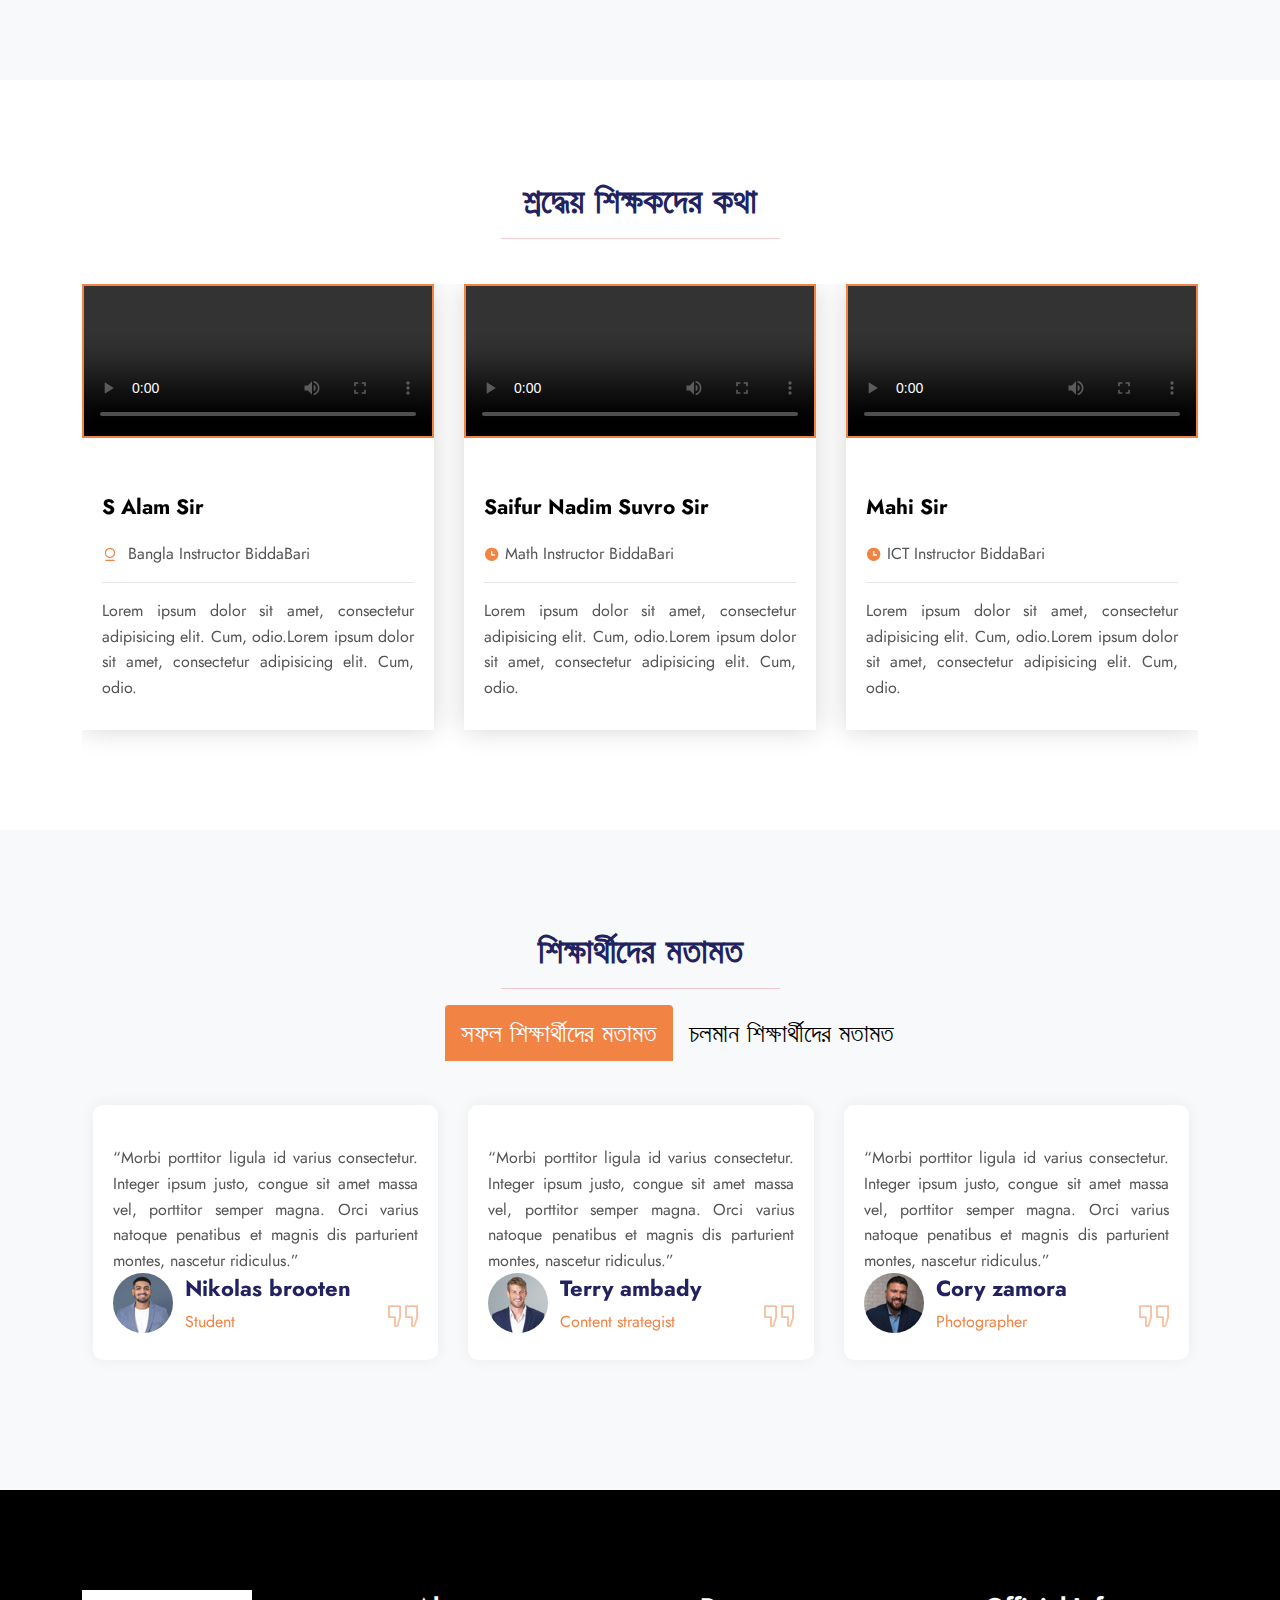
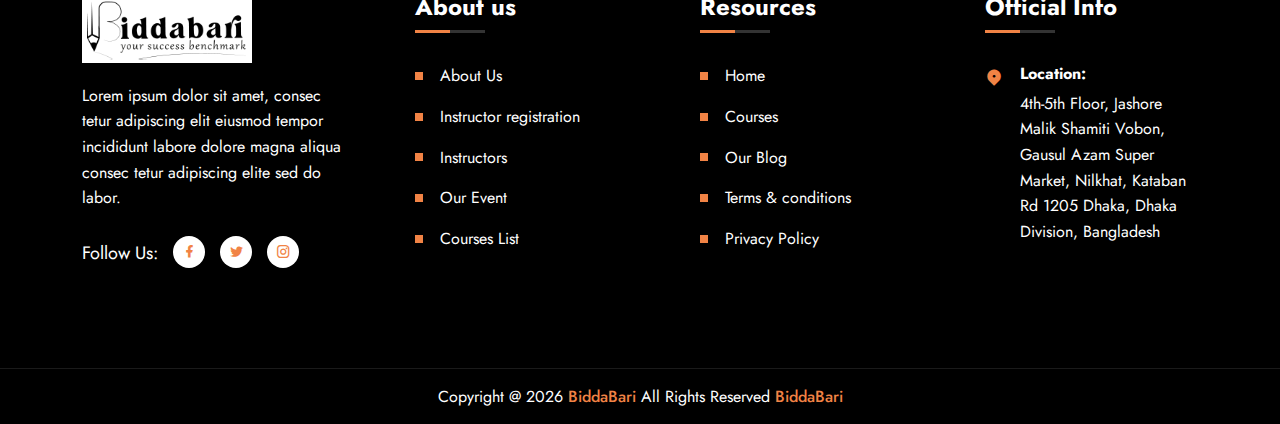
==== commit 2662635b: "many page added" ====
--- a/index.html
+++ b/index.html
@@ -127,11 +127,11 @@
 
     <div class="collapse navbar-collapse mean-menu" id="navbarSupportedContent">
       <ul class="navbar-nav">
-        <li class="nav-item"><a href="#" class="nav-link active"> হোম</a> </li>
-        <li class="nav-item"><a href="#" class="nav-link"> কোর্সসমূহ</a> </li>
-        <li class="nav-item"><a href="#" class="nav-link">ফ্রি সার্ভিস</a></li>
-        <li class="nav-item"><a href="#" class="nav-link">নোটিশ </a></li>
-        <li class="nav-item"><a href="" class="nav-link">ব্লগ</a></li>
+        <li class="nav-item"><a href="index.html" class="nav-link active"> হোম</a> </li>
+        <li class="nav-item"><a href="courses.html" class="nav-link"> কোর্সসমূহ</a> </li>
+        <li class="nav-item"><a href="free.html" class="nav-link">ফ্রি সার্ভিস</a></li>
+        <li class="nav-item"><a href="notice.html" class="nav-link">নোটিশ </a></li>
+        <li class="nav-item"><a href="blog.html" class="nav-link">ব্লগ</a></li>
       </ul>
      <div class="others-options d-flex align-items-center">
       <div class="optional-item">
--- a/assets/css/custom.css
+++ b/assets/css/custom.css
@@ -1,5 +1,5 @@
 .mean-menu ul li a{
-    font-size: 35px !important;
+    font-size: 27px !important;
     color: #000 !important;
     border: 1px solid #F18345;
     width: 100%;
@@ -47,7 +47,7 @@
     color: #F18345 !important;
 }
 .featured-item-two h3{
-    font-size: 27px;
+    font-size: 21px;
 }
 .featured-item-two:hover a i{
     color: #fff !important;
@@ -139,9 +139,10 @@
 .acme-news-ticker-box ul li a {
     color: #fff !important;
     margin-right: 50px;
+    font-size: 21px;
 }
 .bottom-content a{
-    font-size: 32px;
+    font-size: 21px;
 }
 .btn-warning {
     color: #fff !important;
@@ -319,6 +320,223 @@
 .go-top{
     background-color:  #F18345 !important;
 }
+
+
+.inner-banner::before {
+    background: #000;
+    opacity: 0.5;
+}
+.free{
+    background-color: #F18345;
+    height: 50px;
+    line-height: 50px;
+    text-align: center;
+    display: inline-block;
+    width: 100%;
+    position: relative;
+    right: -2px;
+    font-weight: 700;
+    margin-bottom: 10px;
+}
+.free span{
+    font-size: 22px;
+    color: #fff;
+}
+
+.free-service .mark{
+    background-color: green;
+    height: 50px;
+    line-height: 50px;
+    text-align: center;
+    display: inline-block;
+    width: 48%;
+    font-weight: 700;
+    color: #fff;
+    font-size: 20px;
+}
+.free-service .date{
+    background-color: #F18345;
+    height: 50px;
+    line-height: 50px;
+    text-align: center;
+    display: inline-block;
+    width: 50%;
+    position: relative;
+    right: -2px;
+    font-weight: 700;
+    color: #fff;
+    top: -5px;
+}
+.free-exam .content{
+    padding-top: 10px;
+}
+.bottom-content i{
+    position: relative;
+    top: 5px;
+}
+.notice-content{
+    border: 1px solid #F18345;
+    border-radius: 7px;
+    margin-bottom: 15px;
+}
+.acme-news-ticker-box .notice-ticker li a{
+    color: #000 !important;
+}
+.blog-card .content ul li i{
+    color:  #F18345;
+}
+.blog-card .content ul li{
+    color:  #F18345;
+}
+.blog-card .content ul li:hover {
+    color: #000;
+}
+.blog-card .content ul li a{
+     color:  #F18345;
+}
+.blog-card .content ul li:hover a{
+     color:  #000;
+}
+.blog-card .content .read-btn {
+    color: #F18345;
+}
+.blog-card:hover .content .read-btn {
+    color: #000;
+}
+
+.pagination-area .page-numbers.current {
+    background-color: #F18345;
+}
+.pagination-area .page-numbers:hover {
+    background-color:  #F18345;
+}
+.pagination-area .page-numbers{
+    border: 1px solid #F18345;
+}
+.inner-banner .inner-title ul li{
+    color: #F18345;
+}
+.inner-banner .inner-title ul li a:hover {
+    color: #F18345;
+}
+.nav-widget-form .search-form button:hover {
+    background: #F18345;
+}
+
+.blog-details-content .tag-list li i{
+    color: #F18345;
+}
+.blog-details-content .tag-list li:hover i {
+    color: #000;
+}
+.blog-details-content .tag-list li:hover {
+    color: #F18345;
+}
+.blog-details-content h2 {
+    color: #000;
+}
+.blog-details-content .article-share .article-tag ul li.title {
+    color: #000;
+}
+.blog-details-content .article-share .article-social-icon .social-icon li a:hover i {
+    color: #F18345;
+}
+.side-bar-widget .side-bar-categories ul li a::before{
+    background: #000;
+}
+.side-bar-widget .side-bar-categories ul li:hover a::before {
+    background-color: #F18345;
+}
+.side-bar-widget .side-bar-categories ul li:hover a {
+    color: #F18345;
+}
+.blog-details-content .tag-list li:hover a {
+    color: #F18345;
+}
+.blog-details-content h4 {
+    color: #000;
+}
+.side-bar-widget .title {
+    color: #F18345;
+    border-bottom: 1px solid #F18345;
+}
+.side-bar-widget .widget-popular-post .item .info .title-text a {
+    color: #000;
+}
+.side-bar-widget .widget-popular-post .item .info .title-text a:hover {
+    color: #F18345;
+}
+.side-bar-widget .side-bar-widget-tag li:hover a {
+    background-color:  #F18345;
+}
+.blog-details-content .article-share .article-tag ul li a:hover {
+    color: #F18345;
+}
+.side-bar-widget .search-form button{
+    background: #000;
+}
+.side-bar-widget .search-form button:hover {
+    background: #F18345;
+}
+
+.courses-details-sidebar .content .courses-details-list li {
+    color: #000;
+}
+.courses-details-sidebar .content h3 {
+    color: #000 !important;
+}
+.courses-details-sidebar .content span {
+    color: #000 !important;
+}
+
+.courses-details-sidebar .social-link li a i {
+    color: #F18345;
+    border: 1px solid #F18345;
+}
+.courses-details-sidebar .social-link li a:hover i {
+    background-color: #F18345;
+}
+.courses-details-sidebar .social-link li.social-title {
+    color: #000;
+}
+
+.courses-details-tab .tabs li.current {
+    background-color: #F18345;
+}
+.courses-details-tab .tabs li:hover {
+    background-color: #F18345;
+}
+.courses-details-tab-content h3 {
+    color: #000;
+}
+.courses-details-tab-content .courses-details-accordion .accordion .accordion-title{
+    color: #000;
+}
+.courses-details-tab-content .courses-details-accordion .accordion .accordion-title.active {
+    color: #F18345;
+}
+.courses-details-tab-content a:hover {
+    border-bottom: 1px solid #F18345;
+}
+.courses-details-tab-content .courses-details-accordion .accordion .accordion-title.active i {
+    color: #F18345;
+}
+.courses-details-tab-content .courses-details-accordion .accordion .accordion-title i{
+    color: #000;
+}
+
+.enrolled-img-three img{
+    border-radius: 50%;
+    height: 150px;
+    width: 150px;
+    text-align: center;
+    display: inline-block;
+}
+.instructors-card a img{
+    height: 307px;
+    width: 100%;
+}
+
 @media only screen and (max-width: 991px){
     .mobile-responsive-nav .mobile-responsive-menu.mean-container .mean-nav ul li a.active {
         color: #F18345;
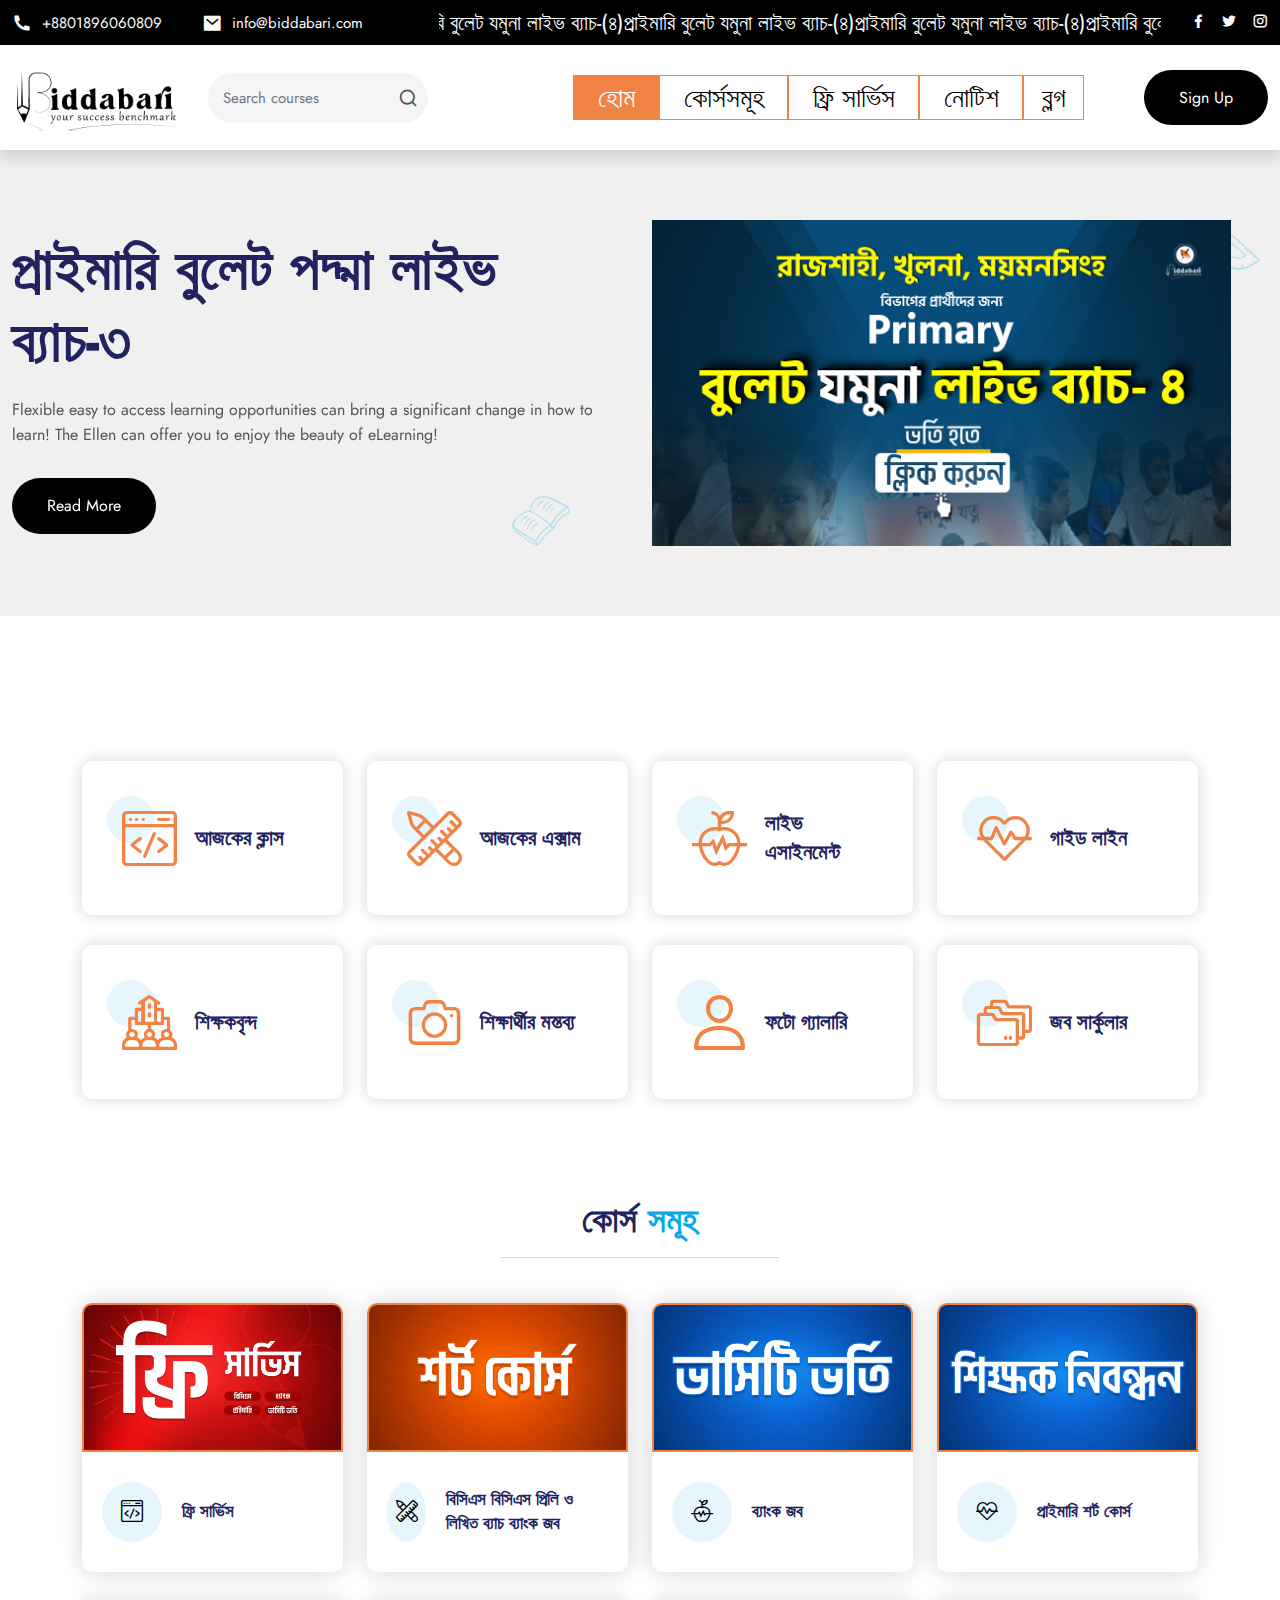
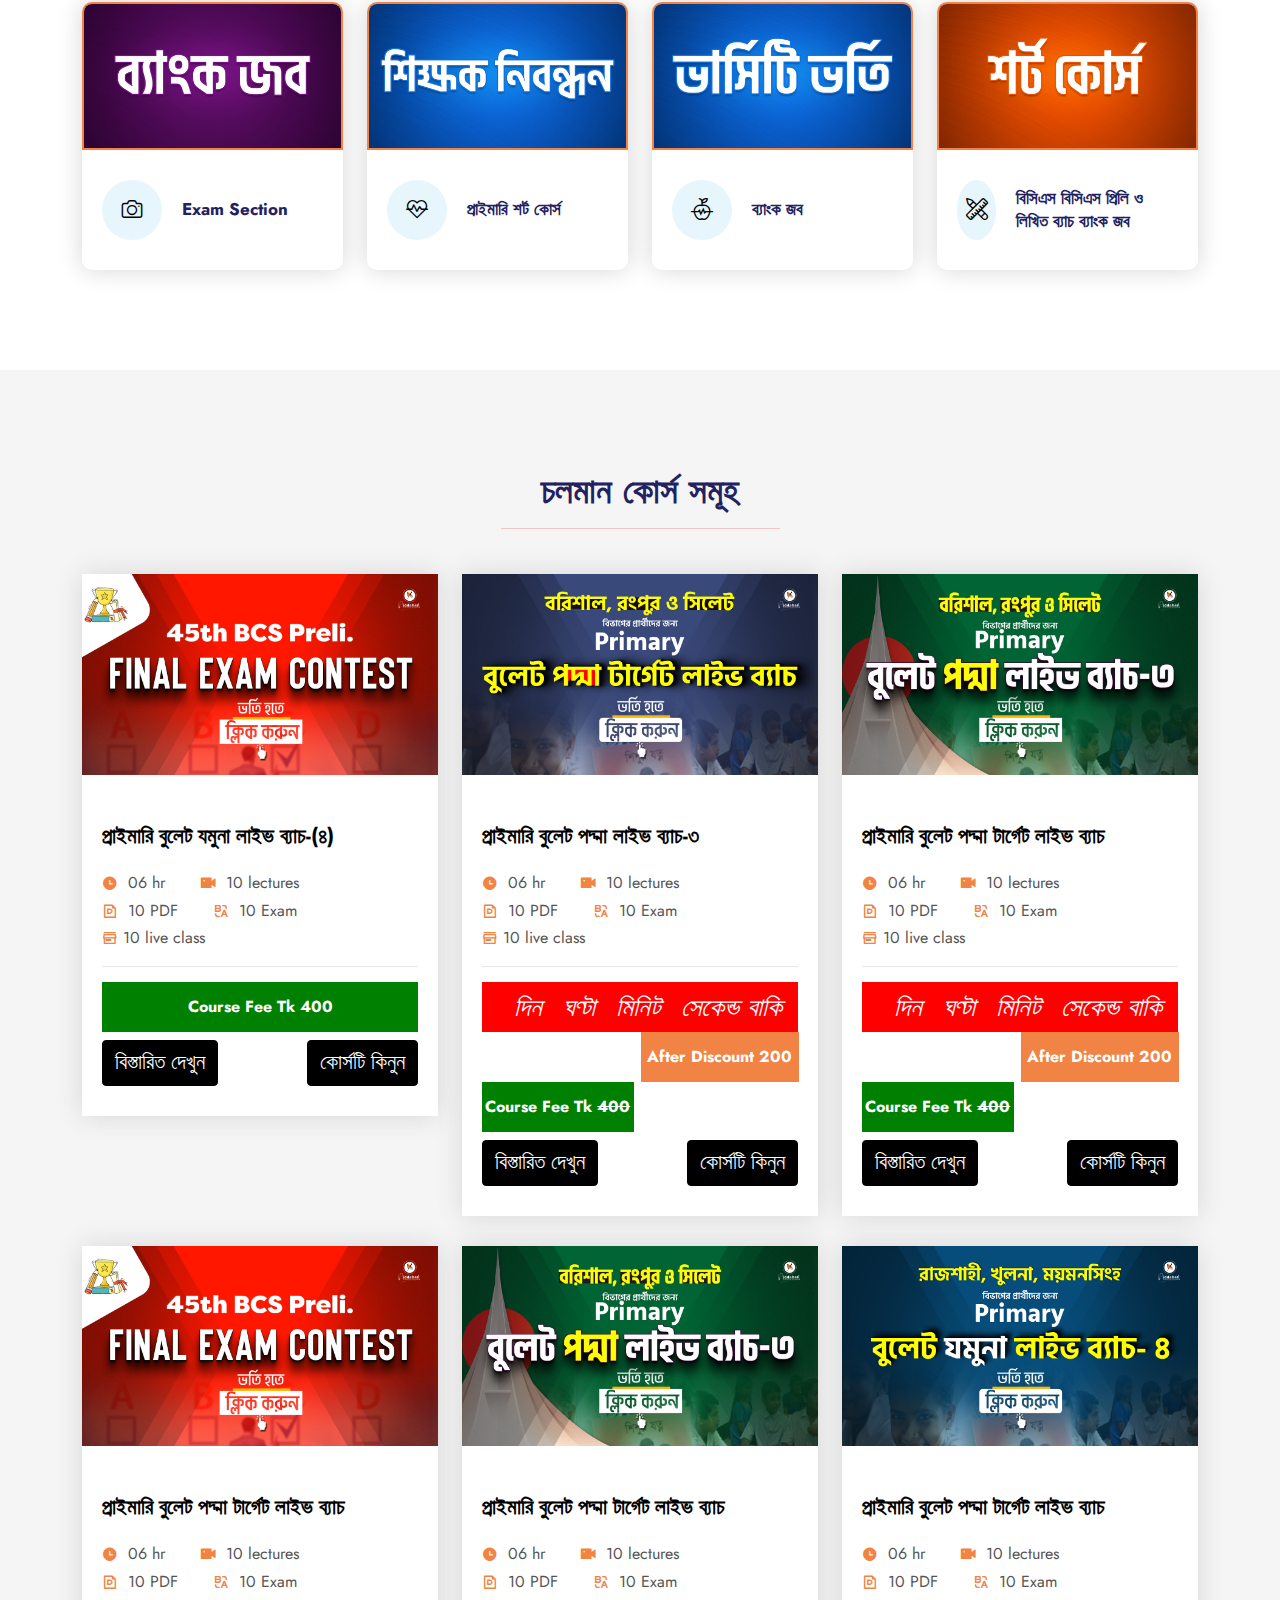
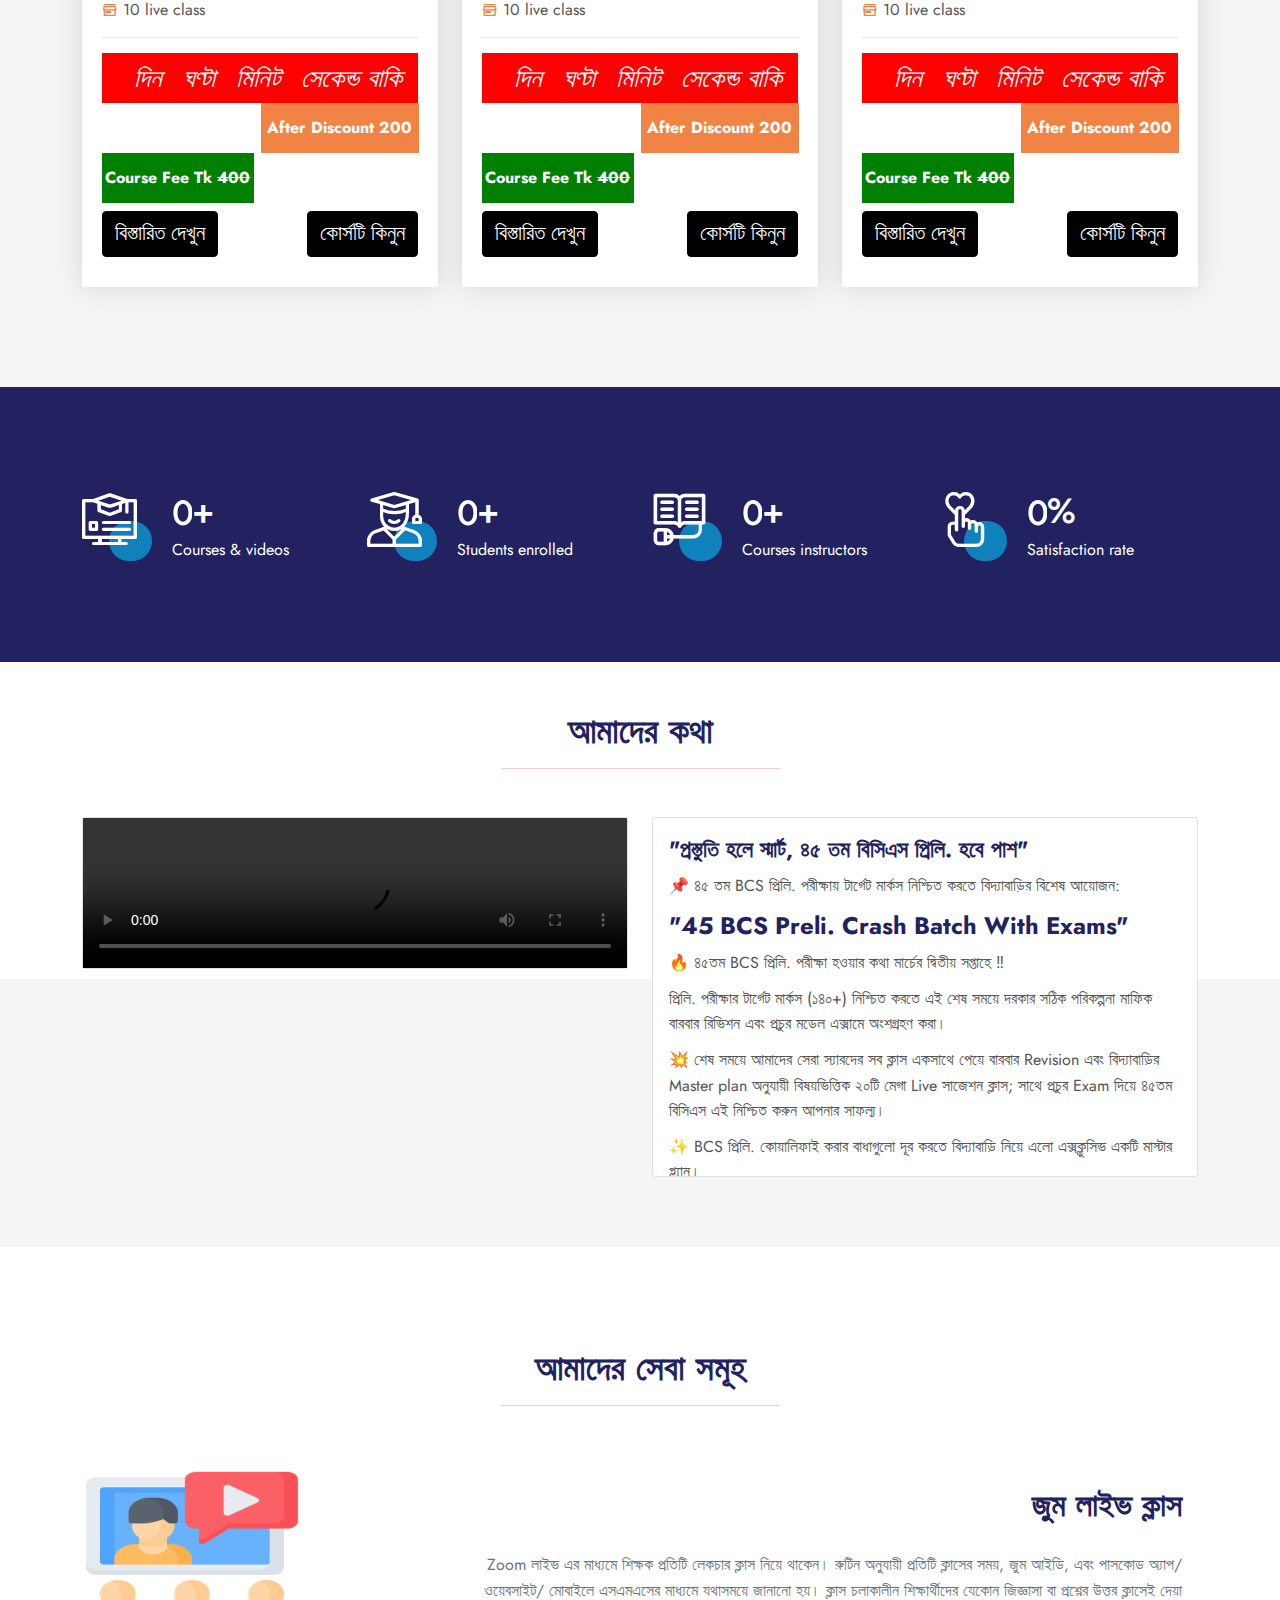
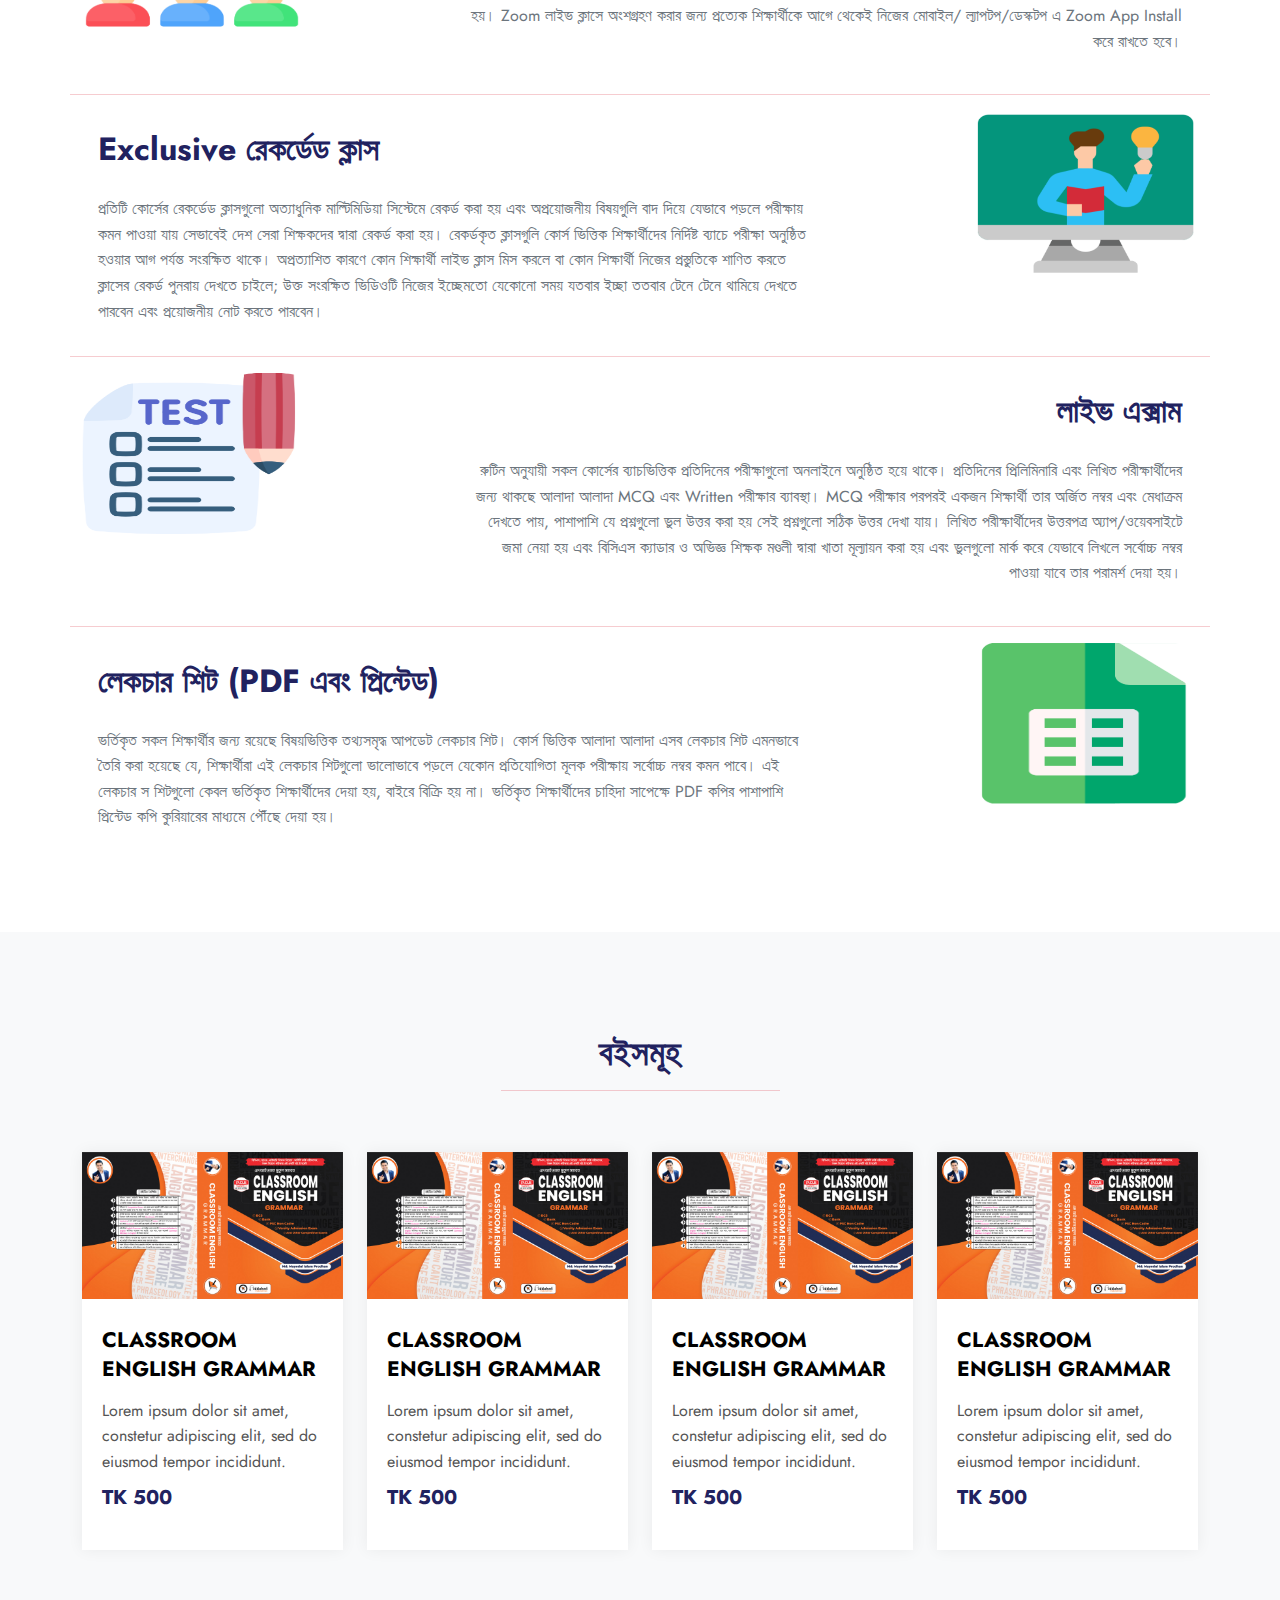
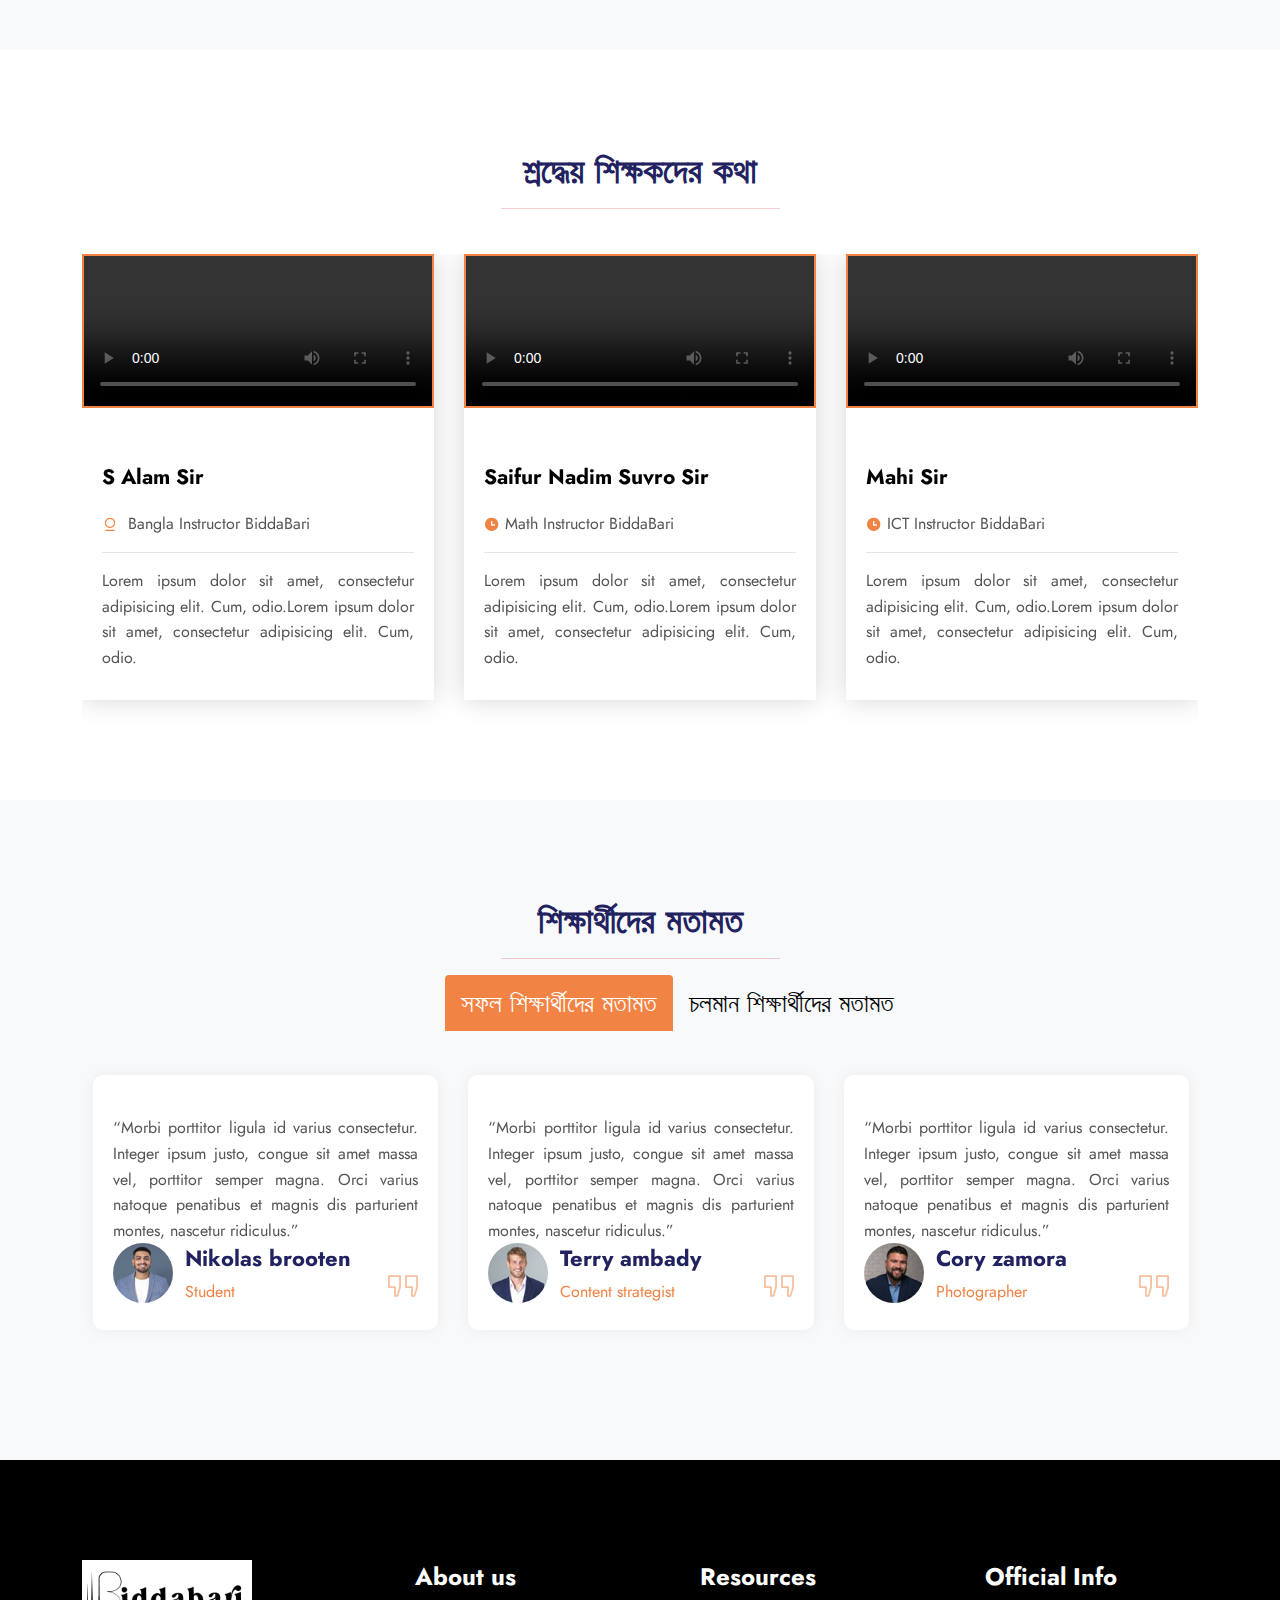
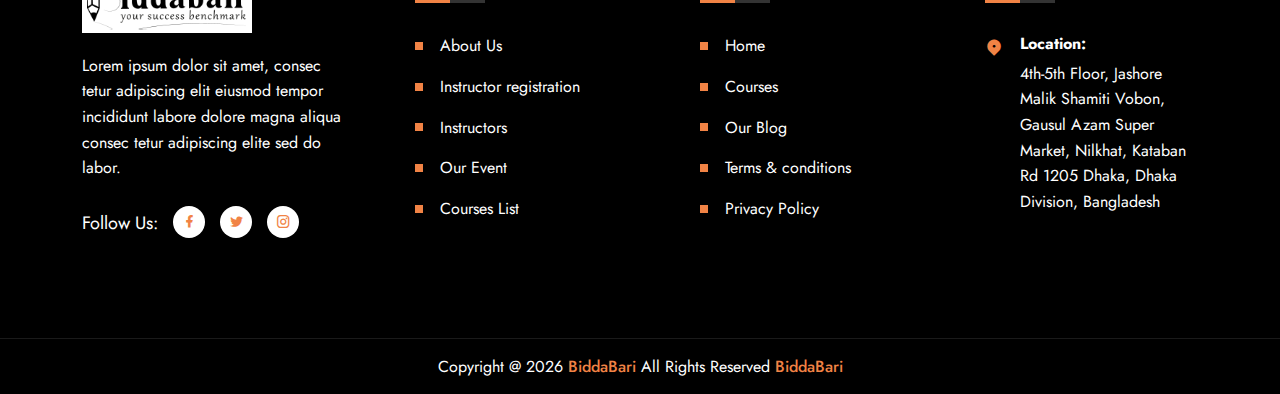
==== commit b58f3576: "update" ====
--- a/index.html
+++ b/index.html
@@ -182,7 +182,7 @@
   <div class="hero-item">
    <div class="container-fluid">
     <div class="row align-items-center">
-     <div class="col-lg-6">
+     <div class="col-lg-6 c-dnone">
       <div class="hero-content">
        <h1>প্রাইমারি বুলেট পদ্মা লাইভ ব্যাচ-৩</h1>
        <p>
@@ -209,7 +209,7 @@
   <div class="hero-item">
    <div class="container-fluid">
     <div class="row align-items-center">
-     <div class="col-lg-6">
+     <div class="col-lg-6 c-dnone">
       <div class="hero-content">
        <h1>প্রাইমারি বুলেট পদ্মা টার্গেট লাইভ ব্যাচ</h1>
        <p>
@@ -236,7 +236,7 @@
   <div class="hero-item">
    <div class="container-fluid">
     <div class="row align-items-center">
-     <div class="col-lg-6">
+     <div class="col-lg-6 c-dnone">
       <div class="hero-content">
        <h1> প্রাইমারি বুলেট যমুনা লাইভ ব্যাচ-(৪) </h1>
        <p>
--- a/assets/css/custom.css
+++ b/assets/css/custom.css
@@ -536,6 +536,148 @@
     height: 307px;
     width: 100%;
 }
+.top-header{
+    padding: 0px !important;
+}
+
+
+/* ---- for  isotope ---- */
+
+.button {
+    display: inline-block;
+    padding: 0.5em 1.0em;
+    background: #EEE;
+    border: none;
+    border-radius: 7px;
+    background-image: linear-gradient( to bottom, hsla(0, 0%, 0%, 0), hsla(0, 0%, 0%, 0.2) );
+    color: #222;
+    font-family: sans-serif;
+    font-size: 16px;
+    text-shadow: 0 1px white;
+    cursor: pointer;
+}
+
+.button:hover {
+    background-color: #8CF;
+    text-shadow: 0 1px hsla(0, 0%, 100%, 0.5);
+    color: #222;
+}
+
+.button:active,
+.button.is-checked {
+    background-color: #28F;
+}
+
+.button.is-checked {
+    color: white;
+    text-shadow: 0 -1px hsla(0, 0%, 0%, 0.8);
+}
+
+.button:active {
+    box-shadow: inset 0 1px 10px hsla(0, 0%, 0%, 0.8);
+}
+
+/* ---- button-group ---- */
+
+.button-group {
+    margin-bottom: 20px;
+}
+
+.button-group:after {
+    content: '';
+    display: block;
+    clear: both;
+}
+
+.button-group .button {
+    float: left;
+    border-radius: 0;
+    margin-left: 0;
+    margin-right: 1px;
+}
+
+.button-group .button:first-child { border-radius: 0.5em 0 0 0.5em; }
+.button-group .button:last-child { border-radius: 0 0.5em 0.5em 0; }
+
+/* ---- isotope ---- */
+
+.grid {
+    /*border: 1px solid #333;*/
+    /*position: relative;*/
+    /*height: 1250Px !important;*/
+}
+
+/* clear fix */
+.grid:after {
+    content: '';
+    display: block;
+    clear: both;
+}
+
+/* ---- .element-item ---- */
+
+.element-item {
+    position: relative;
+    float: left;
+    width: 32%;
+    height: 650px;
+    margin: 5px;
+    padding: 10px;
+    /*background: #888;*/
+    color: #262524;
+}
+
+.element-item > * {
+    margin: 0;
+    padding: 0;
+}
+
+.element-item .name {
+    position: absolute;
+
+    left: 10px;
+    top: 60px;
+    text-transform: none;
+    letter-spacing: 0;
+    font-size: 12px;
+    font-weight: normal;
+}
+
+.element-item .symbol {
+    position: absolute;
+    left: 10px;
+    top: 0px;
+    font-size: 42px;
+    font-weight: bold;
+    color: white;
+}
+
+.element-item .number {
+    position: absolute;
+    right: 8px;
+    top: 5px;
+}
+
+.element-item .weight {
+    position: absolute;
+    left: 10px;
+    top: 76px;
+    font-size: 12px;
+}
+
+/*.element-item.alkali          { background: #F00; background: hsl(   0, 100%, 50%); }*/
+/*.element-item.alkaline-earth  { background: #F80; background: hsl(  36, 100%, 50%); }*/
+/*.element-item.lanthanoid      { background: #FF0; background: hsl(  72, 100%, 50%); }*/
+/*.element-item.actinoid        { background: #0F0; background: hsl( 108, 100%, 50%); }*/
+/*.element-item.transition      { background: #0F8; background: hsl( 144, 100%, 50%); }*/
+/*.element-item.post-transition { background: #0FF; background: hsl( 180, 100%, 50%); }*/
+/*.element-item.metalloid       { background: #08F; background: hsl( 216, 100%, 50%); }*/
+/*.element-item.diatomic        { background: #00F; background: hsl( 252, 100%, 50%); }*/
+/*.element-item.halogen         { background: #F0F; background: hsl( 288, 100%, 50%); }*/
+/*.element-item.noble-gas       { background: #F08; background: hsl( 324, 100%, 50%); }*/
+
+
+/* ----end  isotope ---- */
 
 @media only screen and (max-width: 991px){
     .mobile-responsive-nav .mobile-responsive-menu.mean-container .mean-nav ul li a.active {
@@ -601,6 +743,29 @@
     .stu-tab ul {
         left: 22%;
     }
-
+    .element-item{
+        width: 100%;
+    }
+    .c-dnone{
+        display: none;
+    }
+    .counter-content {
+        margin-left: 17%;
+    }
+    .facility img {
+        margin-left: 17%;
+    }
+    .card-title {
+        text-align: center;
+    }
+    .footer-widget .footer-logo {
+        margin-left: 17%;
+    }
+    .footer-widget .footer-list {
+        margin-left: 20%;
+    }
+    .top-header {
+        padding-top: 15px !important;
+    }
 
 }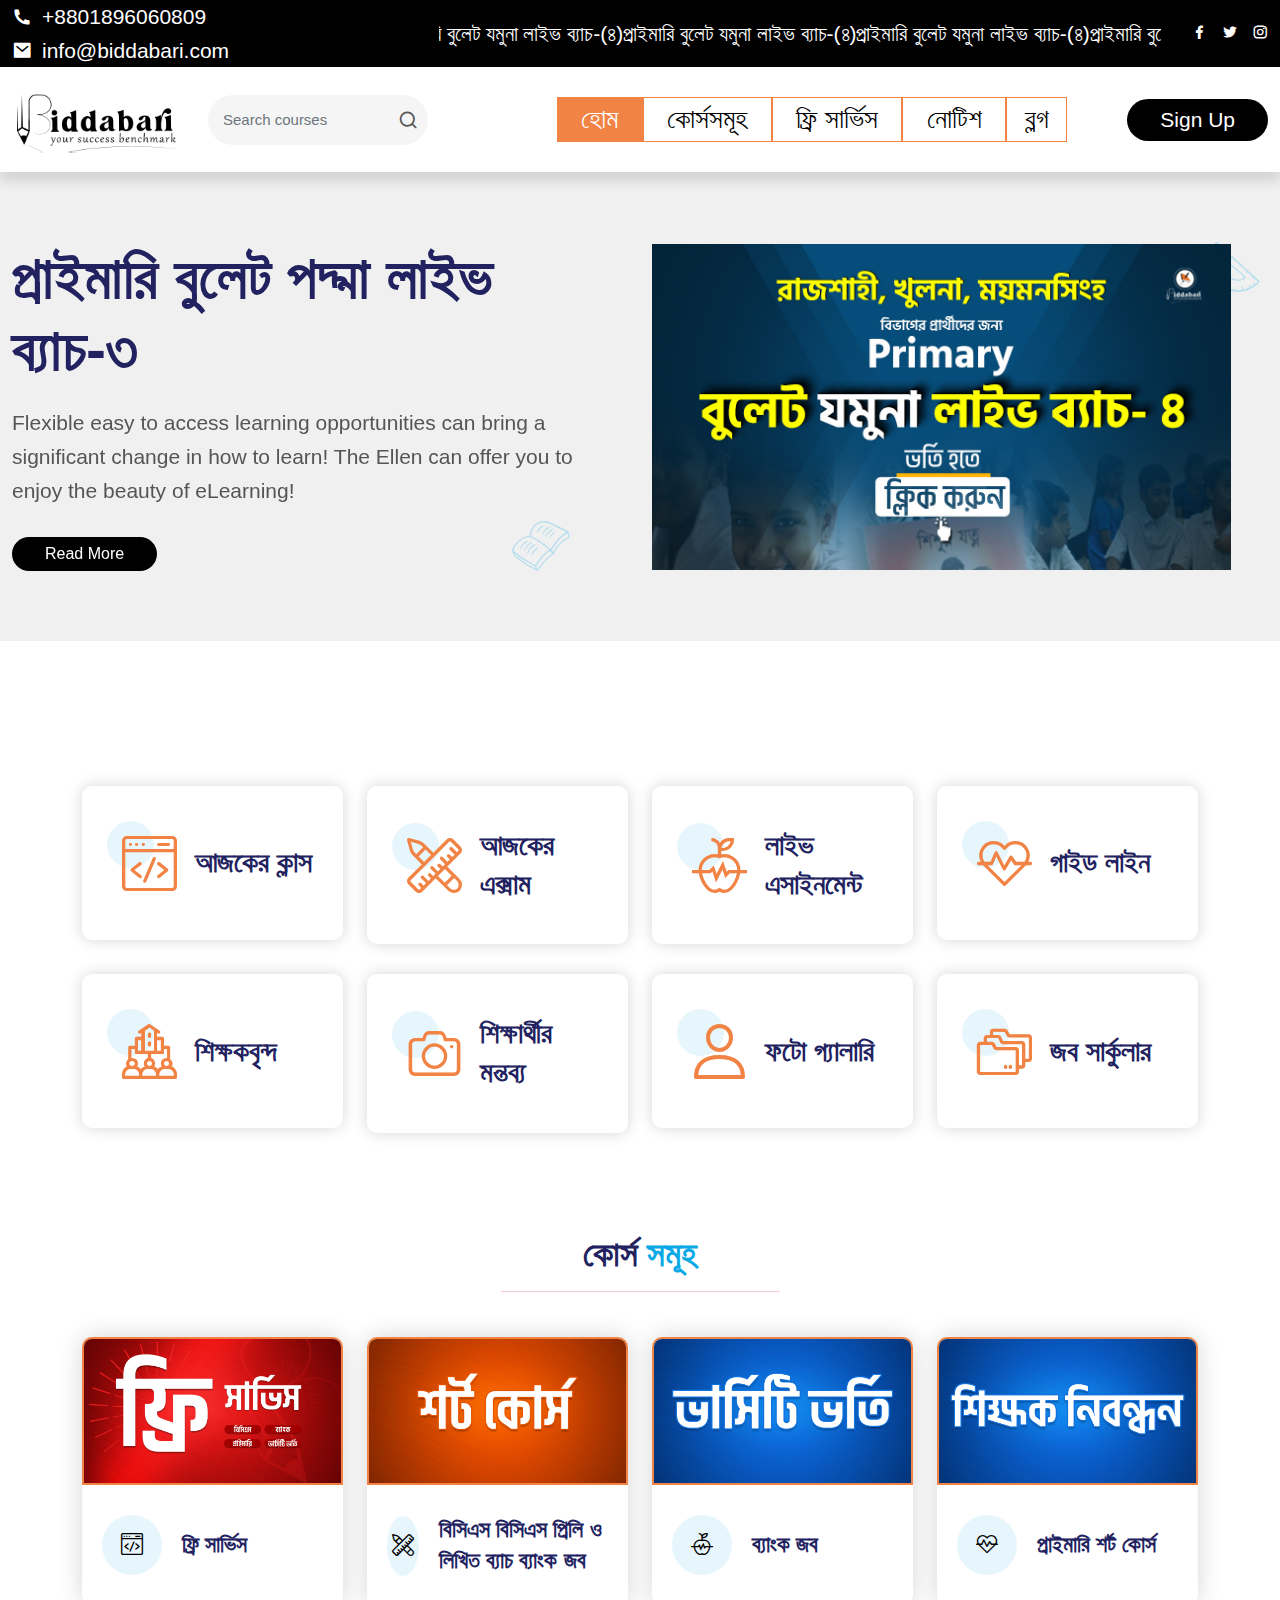
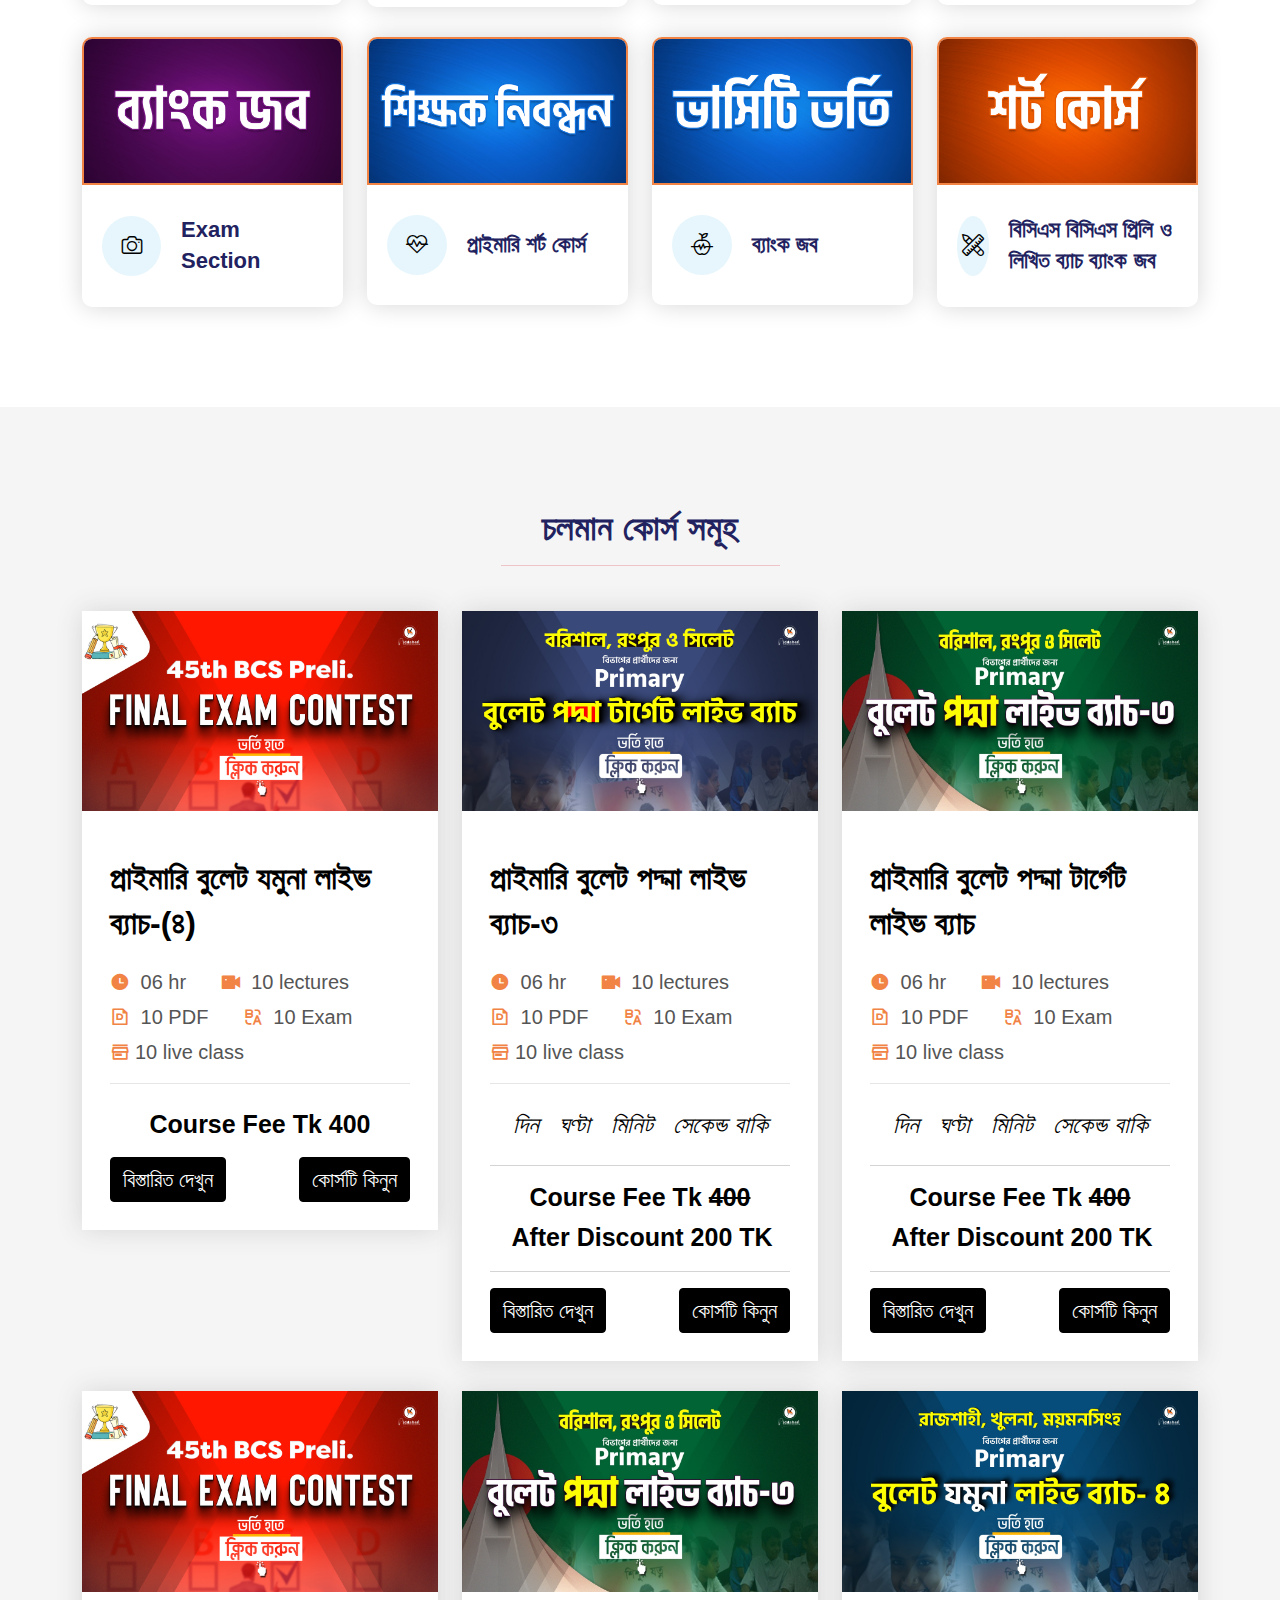
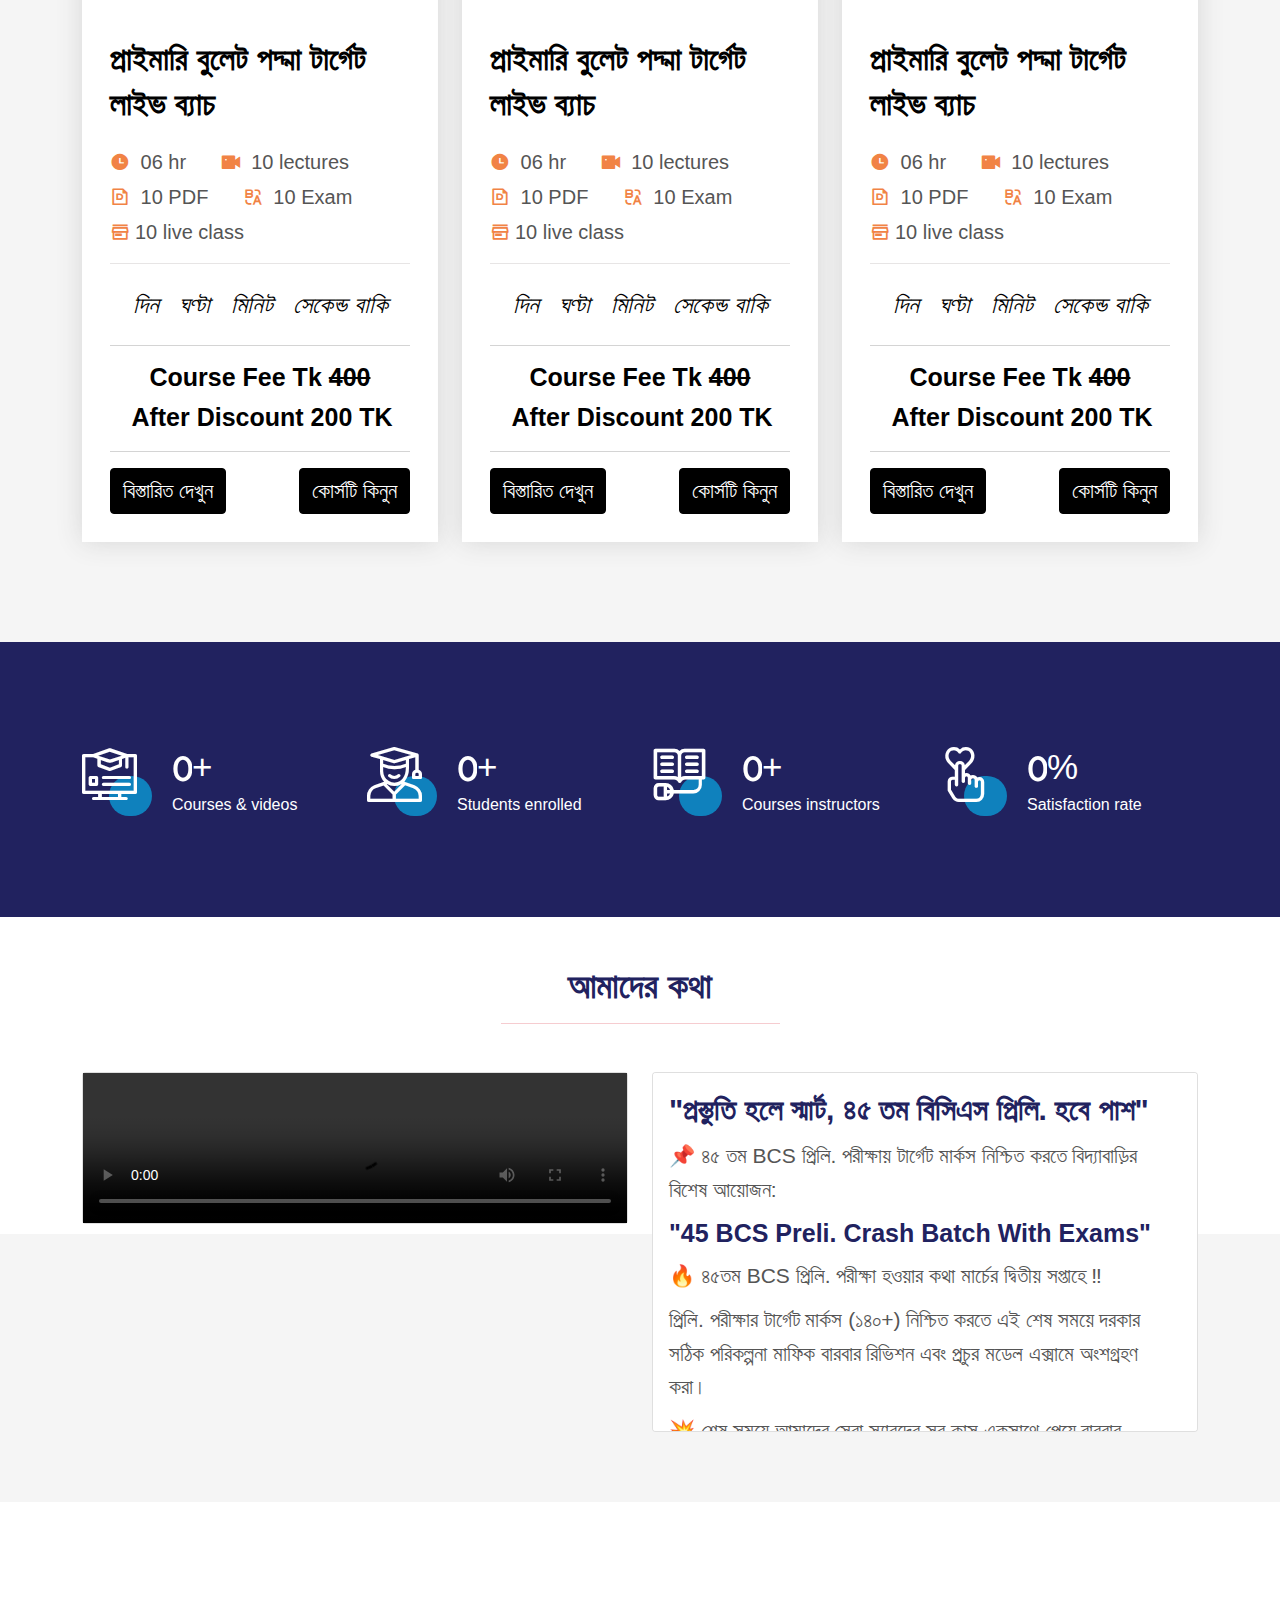
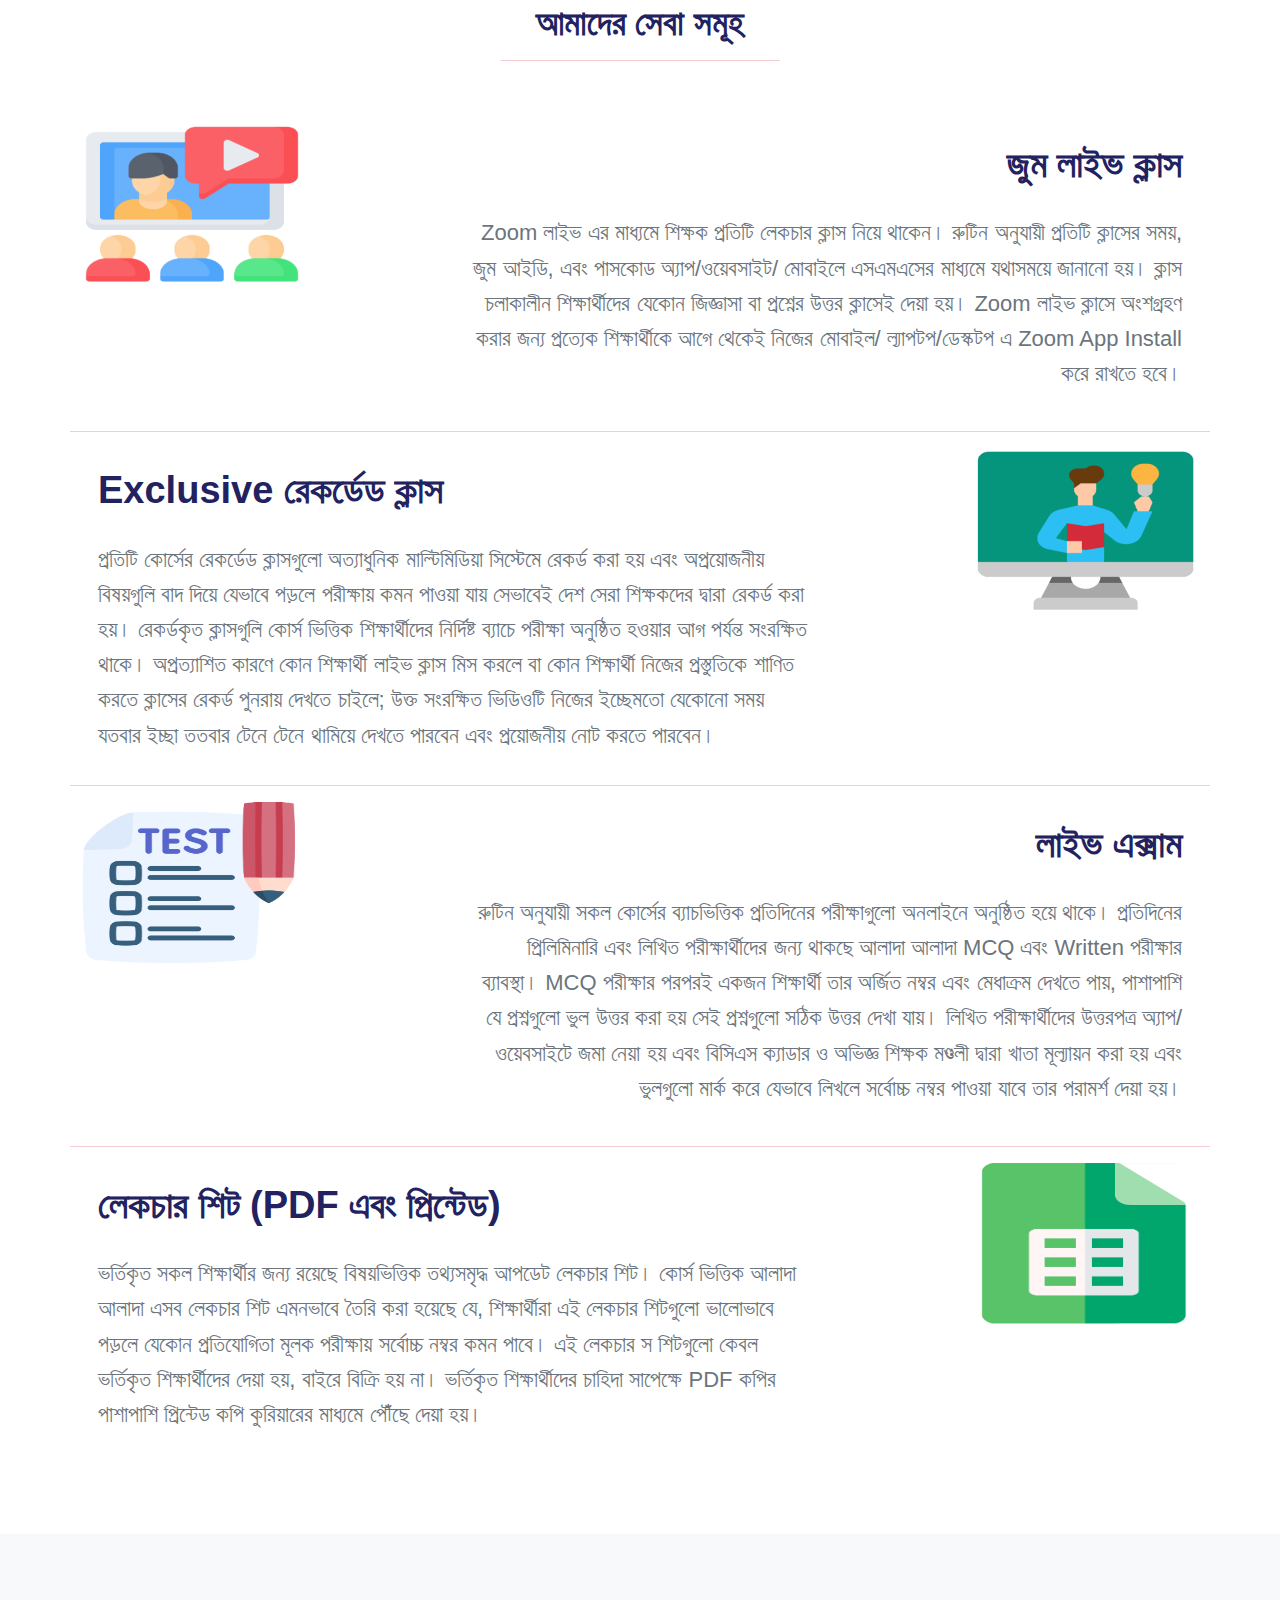
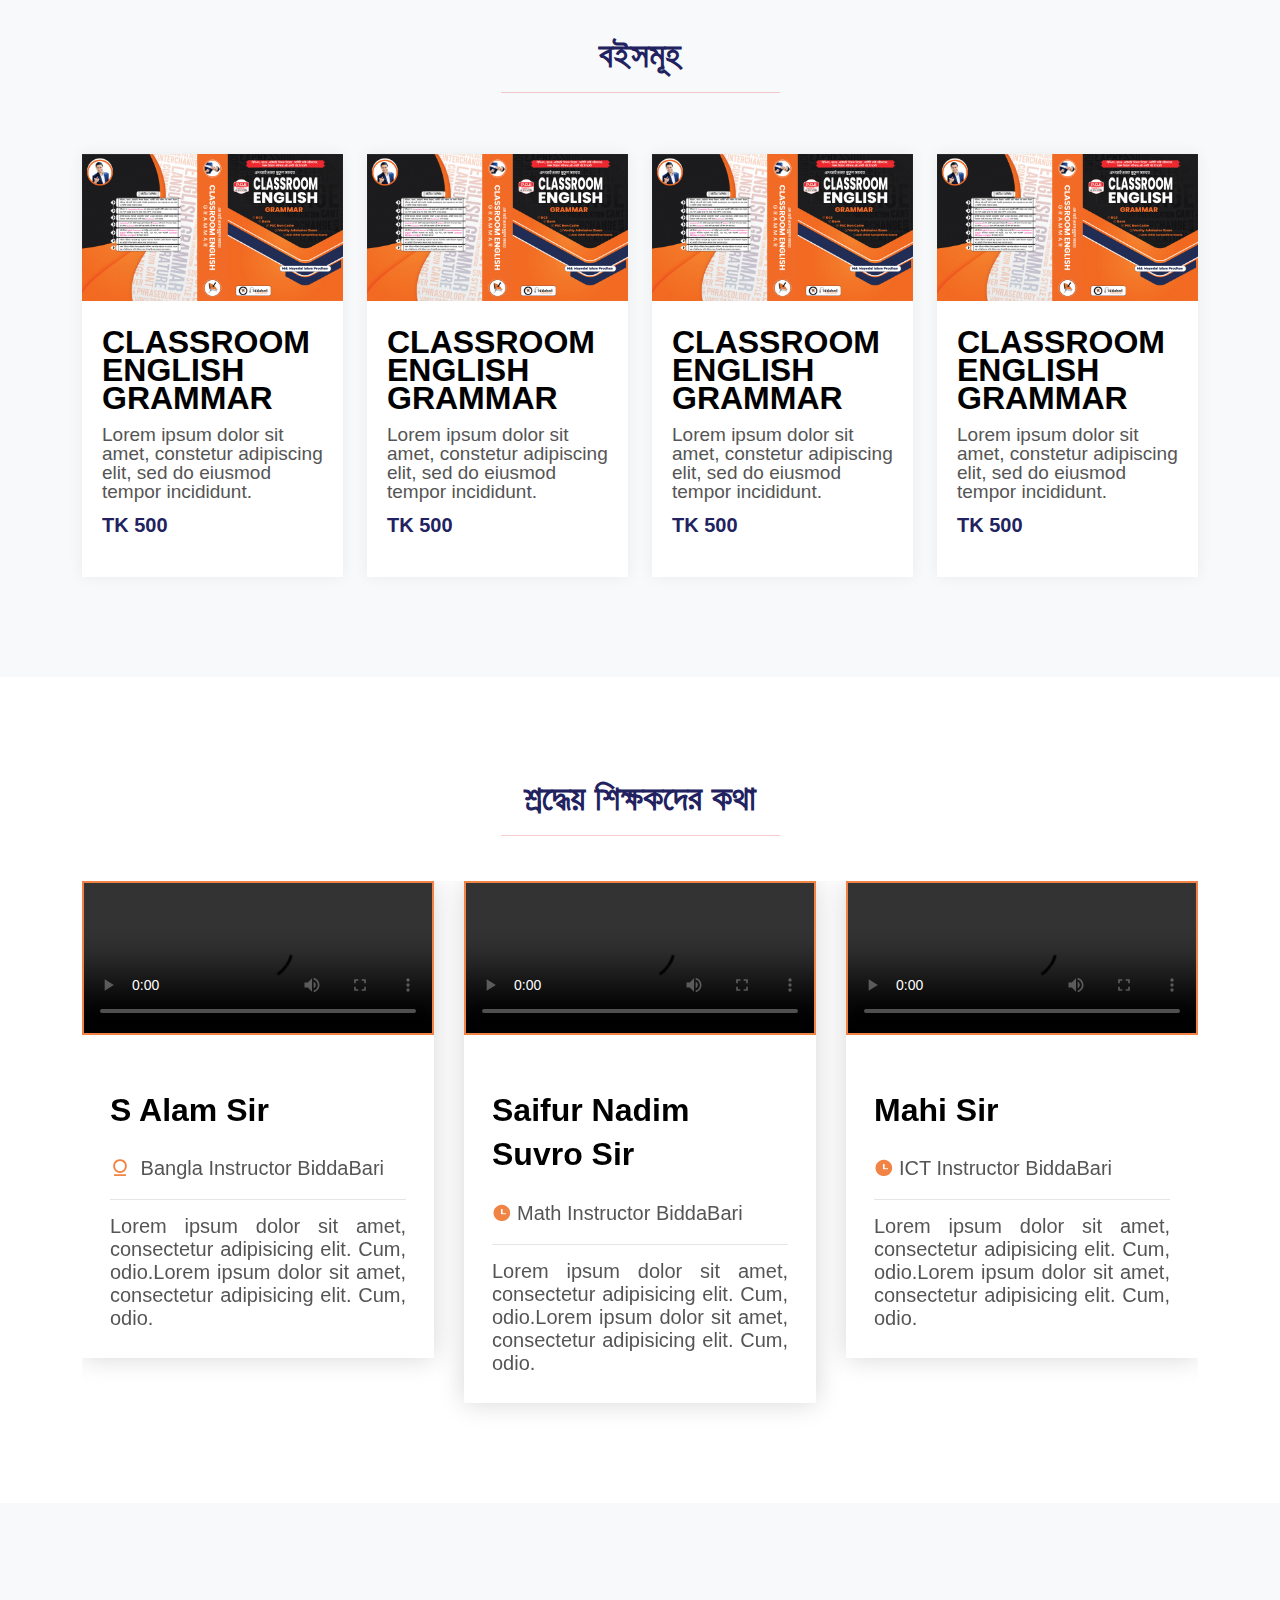
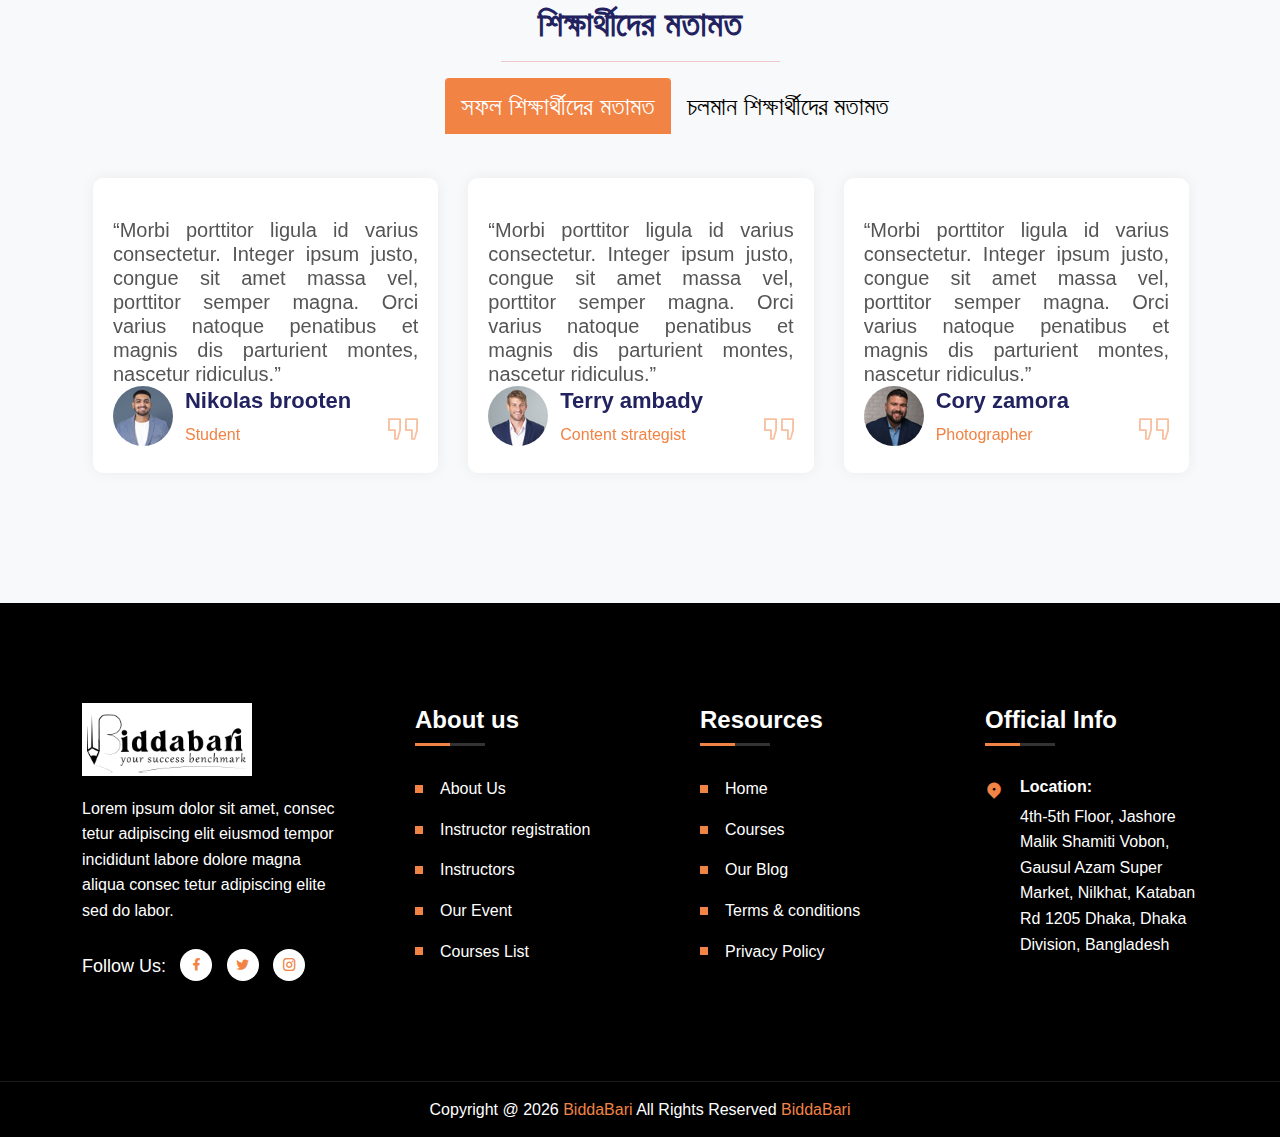
==== commit 12b9e059: "17-5-2023" ====
--- a/index.html
+++ b/index.html
@@ -597,7 +597,7 @@
       </ul>
       <div class="price-box mb-2">
        <div class="discount-time">
-        <div class="countdown show" data-Date='2023/4/25 23:33:53'>
+        <div class="countdown show" data-Date='2023/6/25 23:33:53'>
          <div class="running">
           <timer>
            <span class="days"></span><i>দিন</i>
@@ -607,12 +607,13 @@
           </timer>
          </div>
         </div>
-
-       </div>
+       </div>
+       <hr>
        <div class="dis-course-price">
-        <span class="course-price">Course Fee  Tk <del>400</del> </span>
-        <span class="dis-course-amount">After Discount 200 TK</span>
-       </div>
+        <p class="text-center"><span class="course-price">Course Fee  Tk <del>400</del> </span></p>
+        <p class="text-center"><span class="dis-course-amount">After Discount 200 TK</span></p>
+       </div>
+       <hr>
 
       </div>
       <div class="bottom-content">
@@ -653,10 +654,12 @@
         </div>
 
        </div>
+       <hr>
        <div class="dis-course-price">
-        <span class="course-price">Course Fee  Tk <del>400</del> </span>
-        <span class="dis-course-amount">After Discount 200 TK</span>
-       </div>
+        <p class="text-center"><span class="course-price">Course Fee  Tk <del>400</del> </span></p>
+        <p class="text-center"><span class="dis-course-amount">After Discount 200 TK</span></p>
+       </div>
+       <hr>
 
       </div>
       <div class="bottom-content">
@@ -697,10 +700,12 @@
         </div>
 
        </div>
+       <hr>
        <div class="dis-course-price">
-        <span class="course-price">Course Fee  Tk <del>400</del> </span>
-        <span class="dis-course-amount">After Discount 200 TK</span>
-       </div>
+        <p class="text-center"><span class="course-price">Course Fee  Tk <del>400</del> </span></p>
+        <p class="text-center"><span class="dis-course-amount">After Discount 200 TK</span></p>
+       </div>
+       <hr>
 
       </div>
       <div class="bottom-content">
@@ -741,10 +746,12 @@
         </div>
 
        </div>
+       <hr>
        <div class="dis-course-price">
-        <span class="course-price">Course Fee  Tk <del>400</del> </span>
-        <span class="dis-course-amount">After Discount 200 TK</span>
-       </div>
+        <p class="text-center"><span class="course-price">Course Fee  Tk <del>400</del> </span></p>
+        <p class="text-center"><span class="dis-course-amount">After Discount 200 TK</span></p>
+       </div>
+       <hr>
 
       </div>
       <div class="bottom-content">
@@ -787,10 +794,12 @@
         </div>
 
        </div>
+       <hr>
        <div class="dis-course-price">
-        <span class="course-price">Course Fee  Tk <del>400</del> </span>
-        <span class="dis-course-amount">After Discount 200 TK</span>
-       </div>
+        <p class="text-center"><span class="course-price">Course Fee  Tk <del>400</del> </span></p>
+        <p class="text-center"><span class="dis-course-amount">After Discount 200 TK</span></p>
+       </div>
+       <hr>
 
       </div>
       <div class="bottom-content">
--- a/assets/css/custom.css
+++ b/assets/css/custom.css
@@ -1,4 +1,9 @@
-.mean-menu ul li a{
+@import url('https://fonts.cdnfonts.com/css/li-ador-noirrit');
+body{
+    font-family: 'Li Ador Noirrit', sans-serif !important;
+
+}
+  .mean-menu ul li a{
     font-size: 27px !important;
     color: #000 !important;
     border: 1px solid #F18345;
@@ -19,6 +24,7 @@
 }
 .default-btn.two{
     background-color: #000 !important;
+    font-size: 21px;
 }
 .navbar-area{
     box-shadow: 0px 10px 10px #D6D6D6;
@@ -47,13 +53,14 @@
     color: #F18345 !important;
 }
 .featured-item-two h3{
-    font-size: 21px;
+    font-size: 28px;
 }
 .featured-item-two:hover a i{
     color: #fff !important;
 }
 .default-btn{
    background-color: #000;
+    padding: 4px 33px;
 }
 .default-btn::before{
    background-color: #F18345;
@@ -62,7 +69,7 @@
 /*    box-shadow: 0px 0px 25px #F0F0F0;*/
 /*}*/
 .categories-item h3{
-    font-size: 17px;
+    font-size: 22px;
 }
 .categories-item::before{
     background-color: #F18345;
@@ -81,53 +88,95 @@
 
 }
 .price-box .discount-time{
-    background: red;
+    /*background: red;*/
     height: 50px;
     line-height: 50px;
     text-align: center;
+    margin-left: -15px;
 }
 .price-box .discount-time span{
-    color: #fff;
+    color: #000;
     /*border: 2px solid #000;*/
     padding: 8px;
-    font-size: 17px;
+    font-size: 28px;
     border-radius: 6px;
 
 }
 .price-box .discount-time i{
-    color: #fff;
-    font-size: 26px;
+    color: #000;
+    font-size: 24px;
 }
 .running{
     display: block !important;
     text-align: center !important;
 }
 .dis-course-price span{
-    color: #fff;
+    color: #000;
 }
 .dis-course-price .course-price{
-    background-color: green;
+    /*background-color: green;*/
     height: 50px;
     line-height: 50px;
     text-align: center;
     display: inline-block;
-    width: 48%;
+    /*width: 48%;*/
     font-weight: 700;
-    font-size: 16px;
+    font-size: 25px;
+
+}
+.our-speech h3{
+    font-size: 30px;
+}
+.our-speech h4{
+    font-size: 25px;
+}
+.our-speech p{
+    font-size: 21px;
+}
+.our-speech li{
+    font-size: 20px;
+}
+.facility h2{
+    font-size: 38px;
+}
+.facility p{
+    font-size: 22px;
+}
+.blog-card .content p {
+    font-size: 19px;
+    line-height: 19px;
+}
+.blog-card .content h3 {
+    line-height: 28px;
+}
+.rating2 p {
+    text-align: justify;
+    font-size: 20px;
+    line-height: 23px;
+}
+.section-title.text-center p {
+    font-size: 20px;
+    line-height: 24px;
 }
 .dis-course-price .course-price-full{
     width: 100%;
 }
 .dis-course-price .dis-course-amount{
-    background-color: #F18345;
+    /*background-color: #F18345;*/
     height: 50px;
     line-height: 50px;
     text-align: center;
     display: inline-block;
-    width: 50%;
+    /*width: 50%;*/
     position: relative;
     right: -2px;
     font-weight: 700;
+    font-size:25px;
+    /*top: -25px;*/
+}
+.dis-course-price p{
+    margin-bottom: -7px;
+    margin-top: -10px;
 }
 
 .acme-news-ticker{
@@ -160,6 +209,10 @@
 
 .content h3 a{
     color: #000 !important;
+    font-size: 32px;
+}
+.courses-item .content .course-list li {
+    font-size: 20px;
 }
 
 .content h3:hover a{
@@ -352,7 +405,7 @@
     width: 48%;
     font-weight: 700;
     color: #fff;
-    font-size: 20px;
+    font-size: 25px;
 }
 .free-service .date{
     background-color: #F18345;
@@ -366,6 +419,13 @@
     font-weight: 700;
     color: #fff;
     top: -5px;
+    font-size: 23px;
+}
+.notice-content span{
+    font-size: 20px;
+}
+.blog-details-content p {
+    font-size: 21px;
 }
 .free-exam .content{
     padding-top: 10px;
@@ -539,13 +599,22 @@
 .top-header{
     padding: 0px !important;
 }
+.courses-item .content {
+    padding: 28px;
+}
+.header-left ul li a {
+    font-size: 21px;
+}
+.hero-content p{
+    font-size: 21px;
+}
 
 
 /* ---- for  isotope ---- */
 
 .button {
     display: inline-block;
-    padding: 0.5em 1.0em;
+    padding: 5px 11px;
     background: #EEE;
     border: none;
     border-radius: 7px;
@@ -558,24 +627,23 @@
 }
 
 .button:hover {
-    background-color: #8CF;
+    background-color: #F18345;
     text-shadow: 0 1px hsla(0, 0%, 100%, 0.5);
-    color: #222;
-}
-
-.button:active,
+    color: #fff;
+}
+
+.button:active, .button.is-checked {
+    background-color: #F18345;
+    color: #fff;
+}
+
 .button.is-checked {
-    background-color: #28F;
-}
-
-.button.is-checked {
-    color: white;
     text-shadow: 0 -1px hsla(0, 0%, 0%, 0.8);
 }
 
-.button:active {
-    box-shadow: inset 0 1px 10px hsla(0, 0%, 0%, 0.8);
-}
+/*.button:active {*/
+/*    box-shadow: inset 0 1px 10px hsla(0, 0%, 0%, 0.8);*/
+/*}*/
 
 /* ---- button-group ---- */
 
@@ -592,12 +660,14 @@
 .button-group .button {
     float: left;
     border-radius: 0;
-    margin-left: 0;
-    margin-right: 1px;
-}
-
-.button-group .button:first-child { border-radius: 0.5em 0 0 0.5em; }
-.button-group .button:last-child { border-radius: 0 0.5em 0.5em 0; }
+    margin-left: 16px;
+    margin-right: -3px;
+    font-size: 20px;
+    font-weight: 700;
+}
+
+/*.button-group .button:first-child { border-radius: 0.5em 0 0 0.5em; }*/
+/*.button-group .button:last-child { border-radius: 0 0.5em 0.5em 0; }*/
 
 /* ---- isotope ---- */
 
@@ -620,7 +690,7 @@
     position: relative;
     float: left;
     width: 32%;
-    height: 650px;
+    height: 710px;
     margin: 5px;
     padding: 10px;
     /*background: #888;*/
